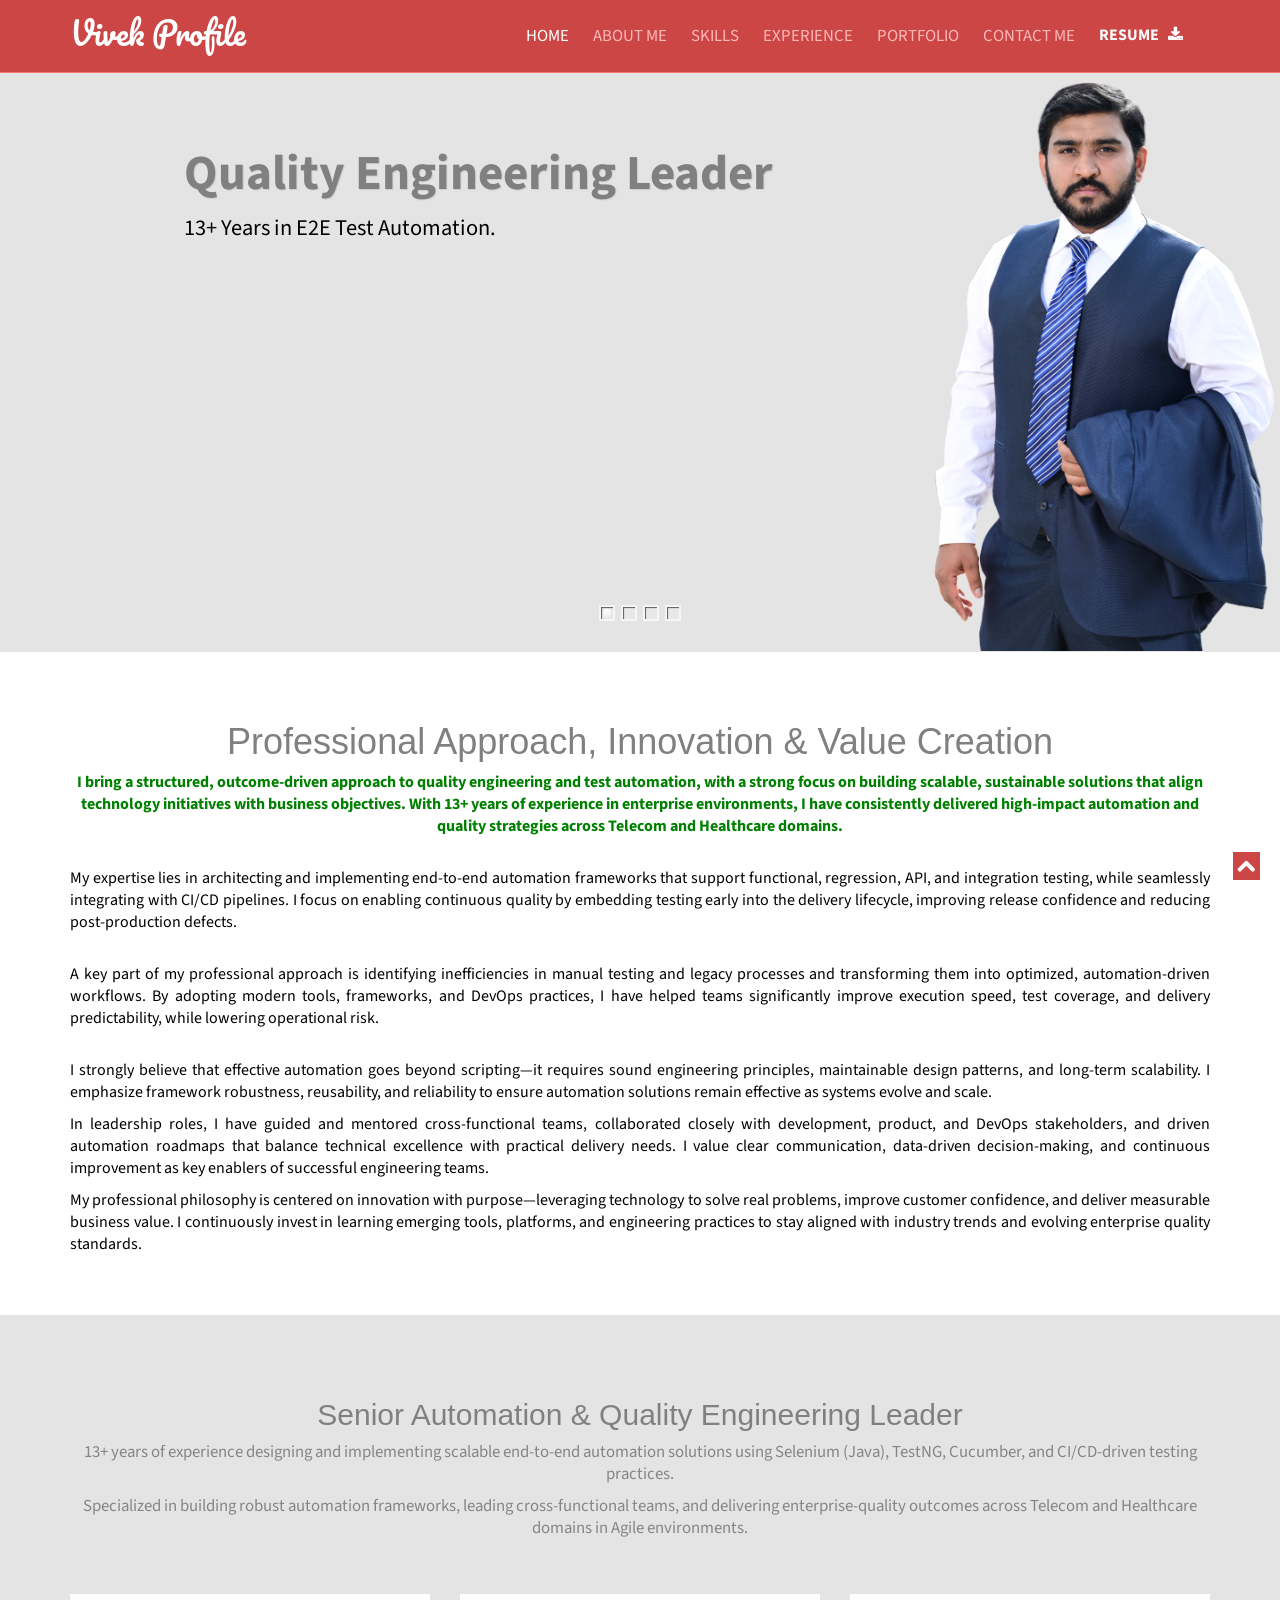
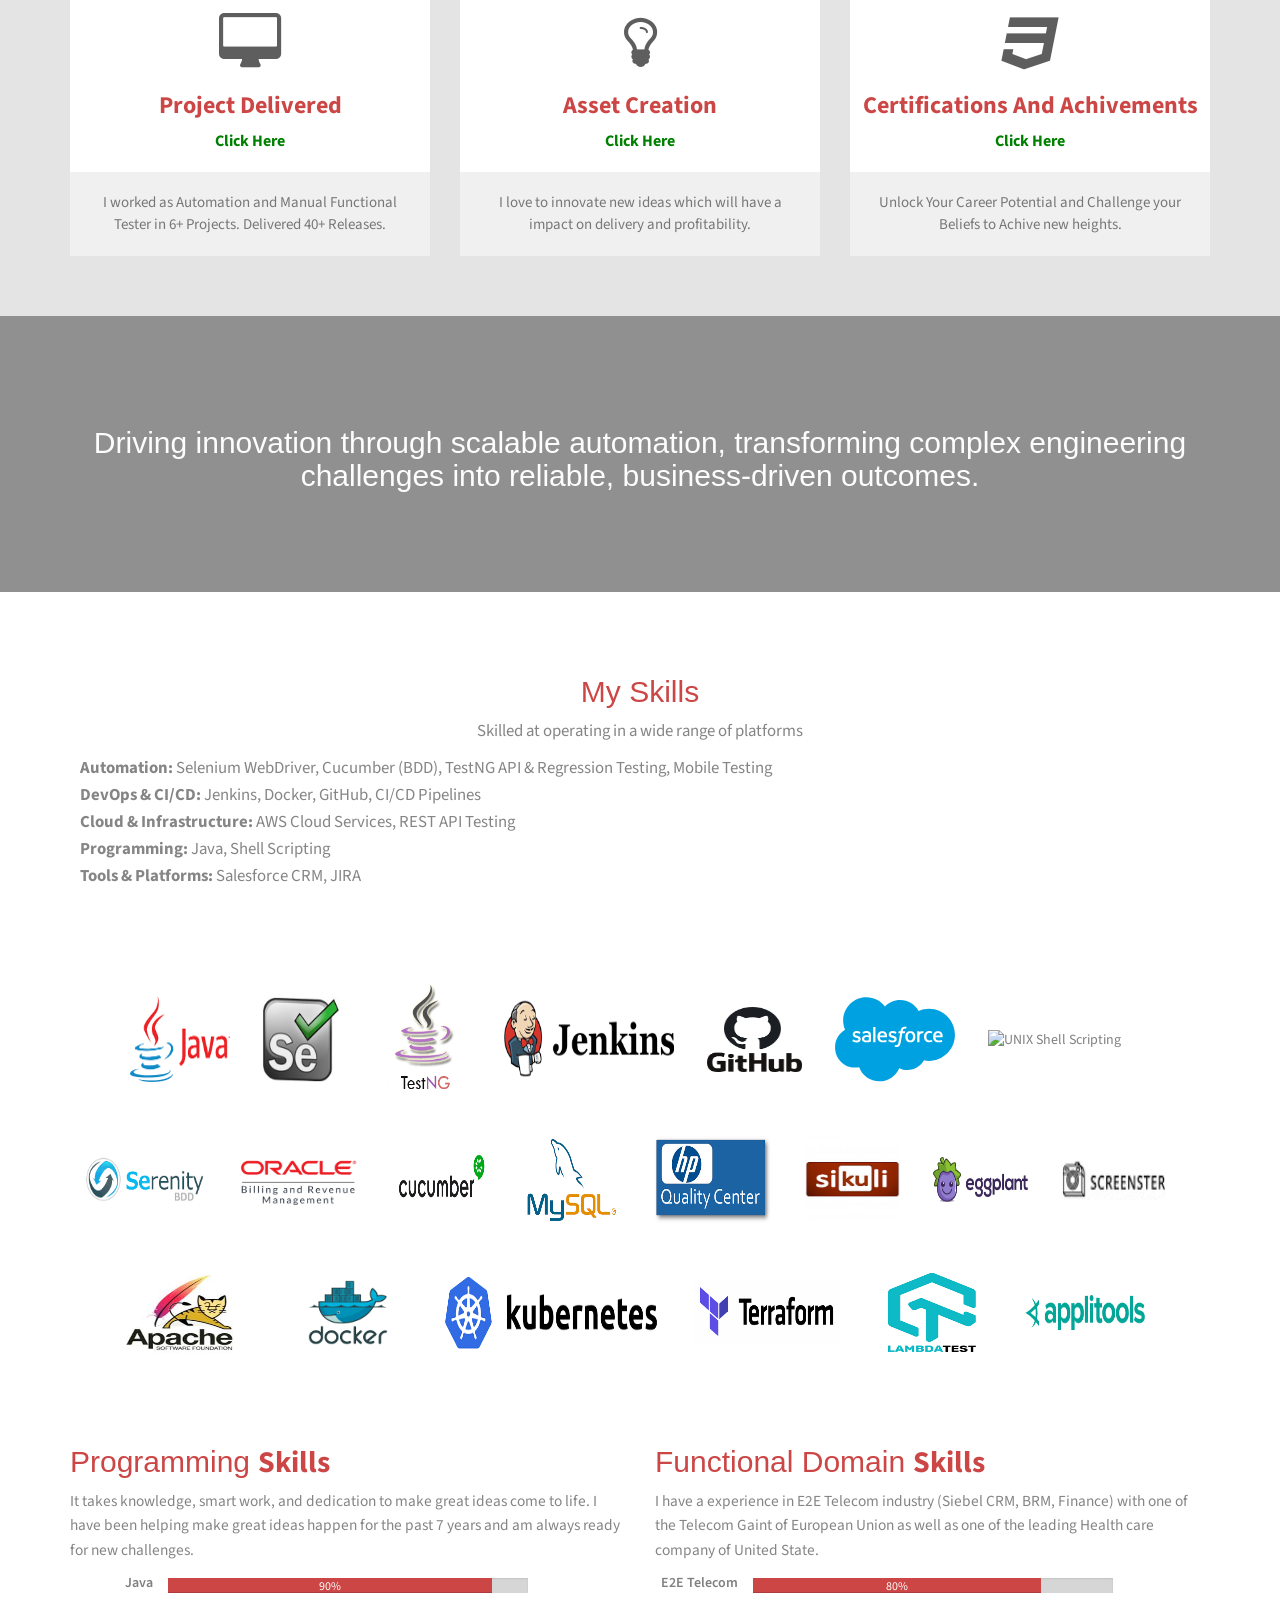
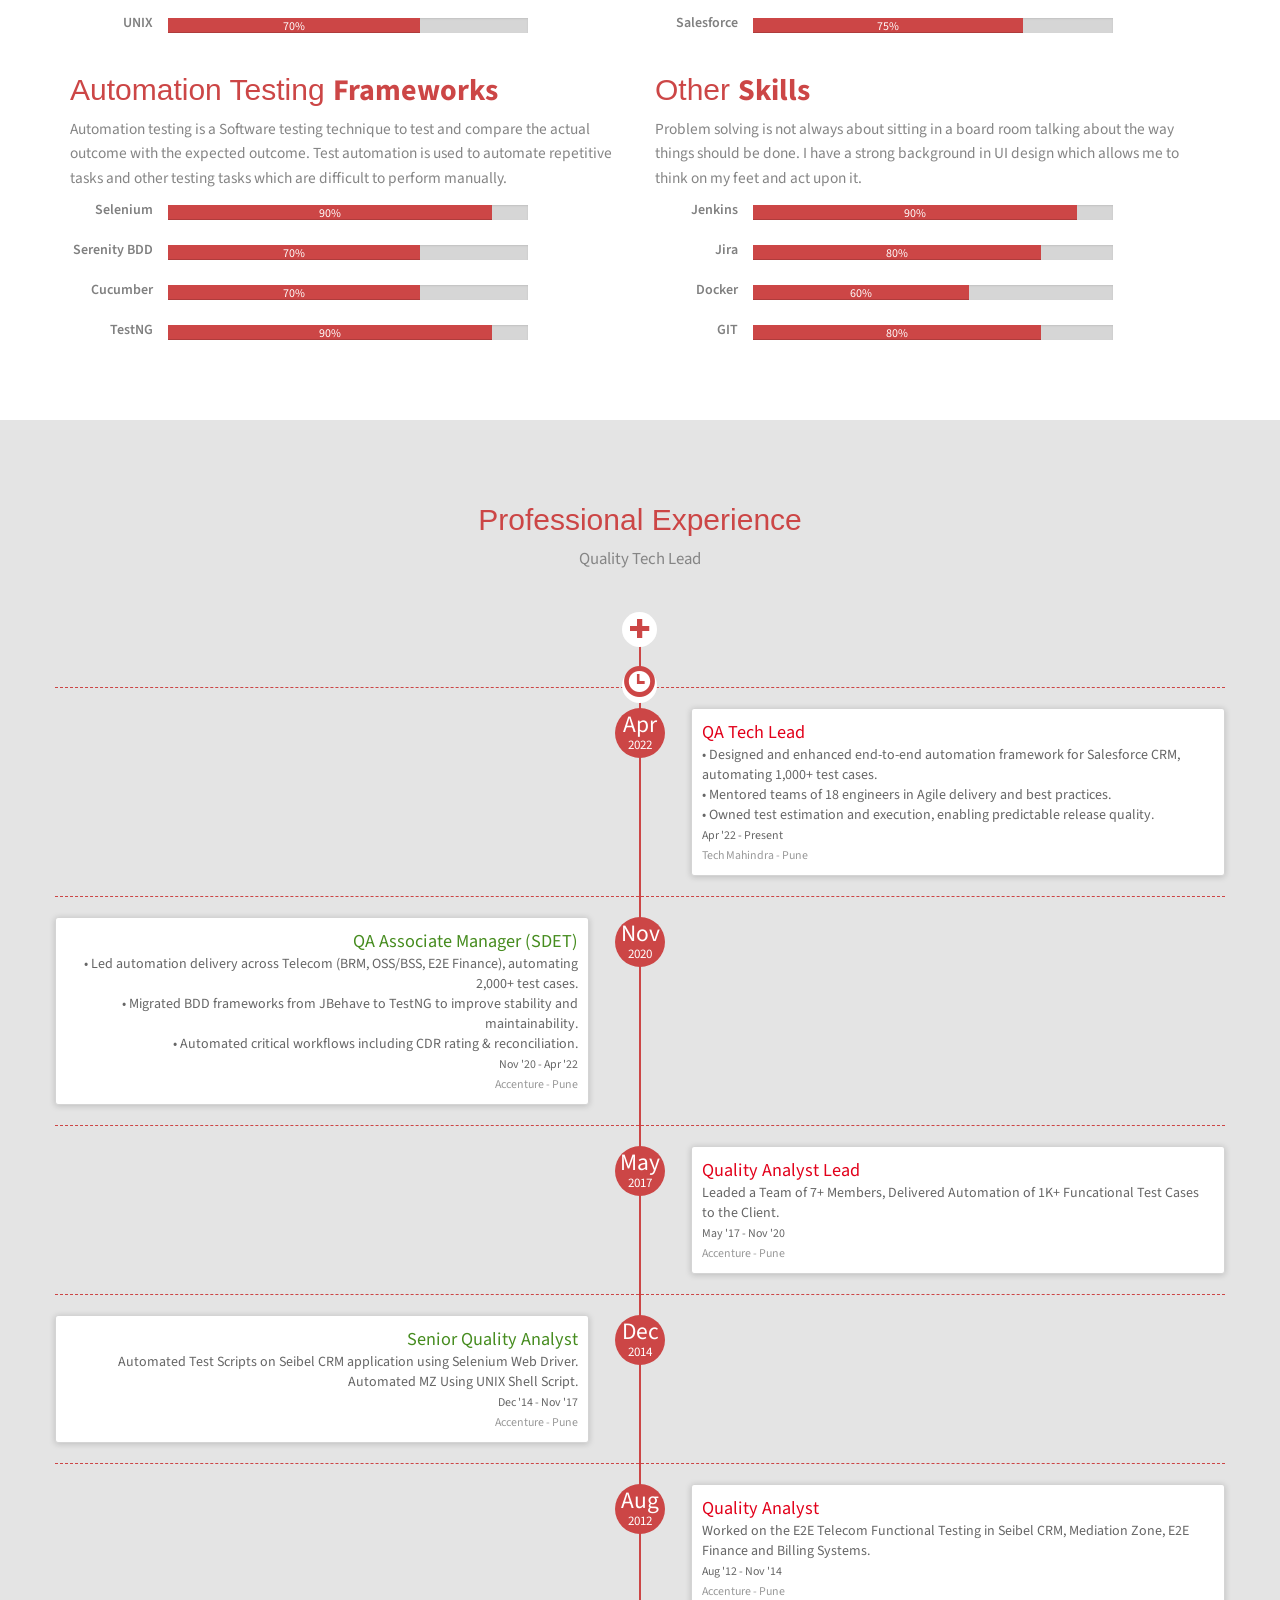
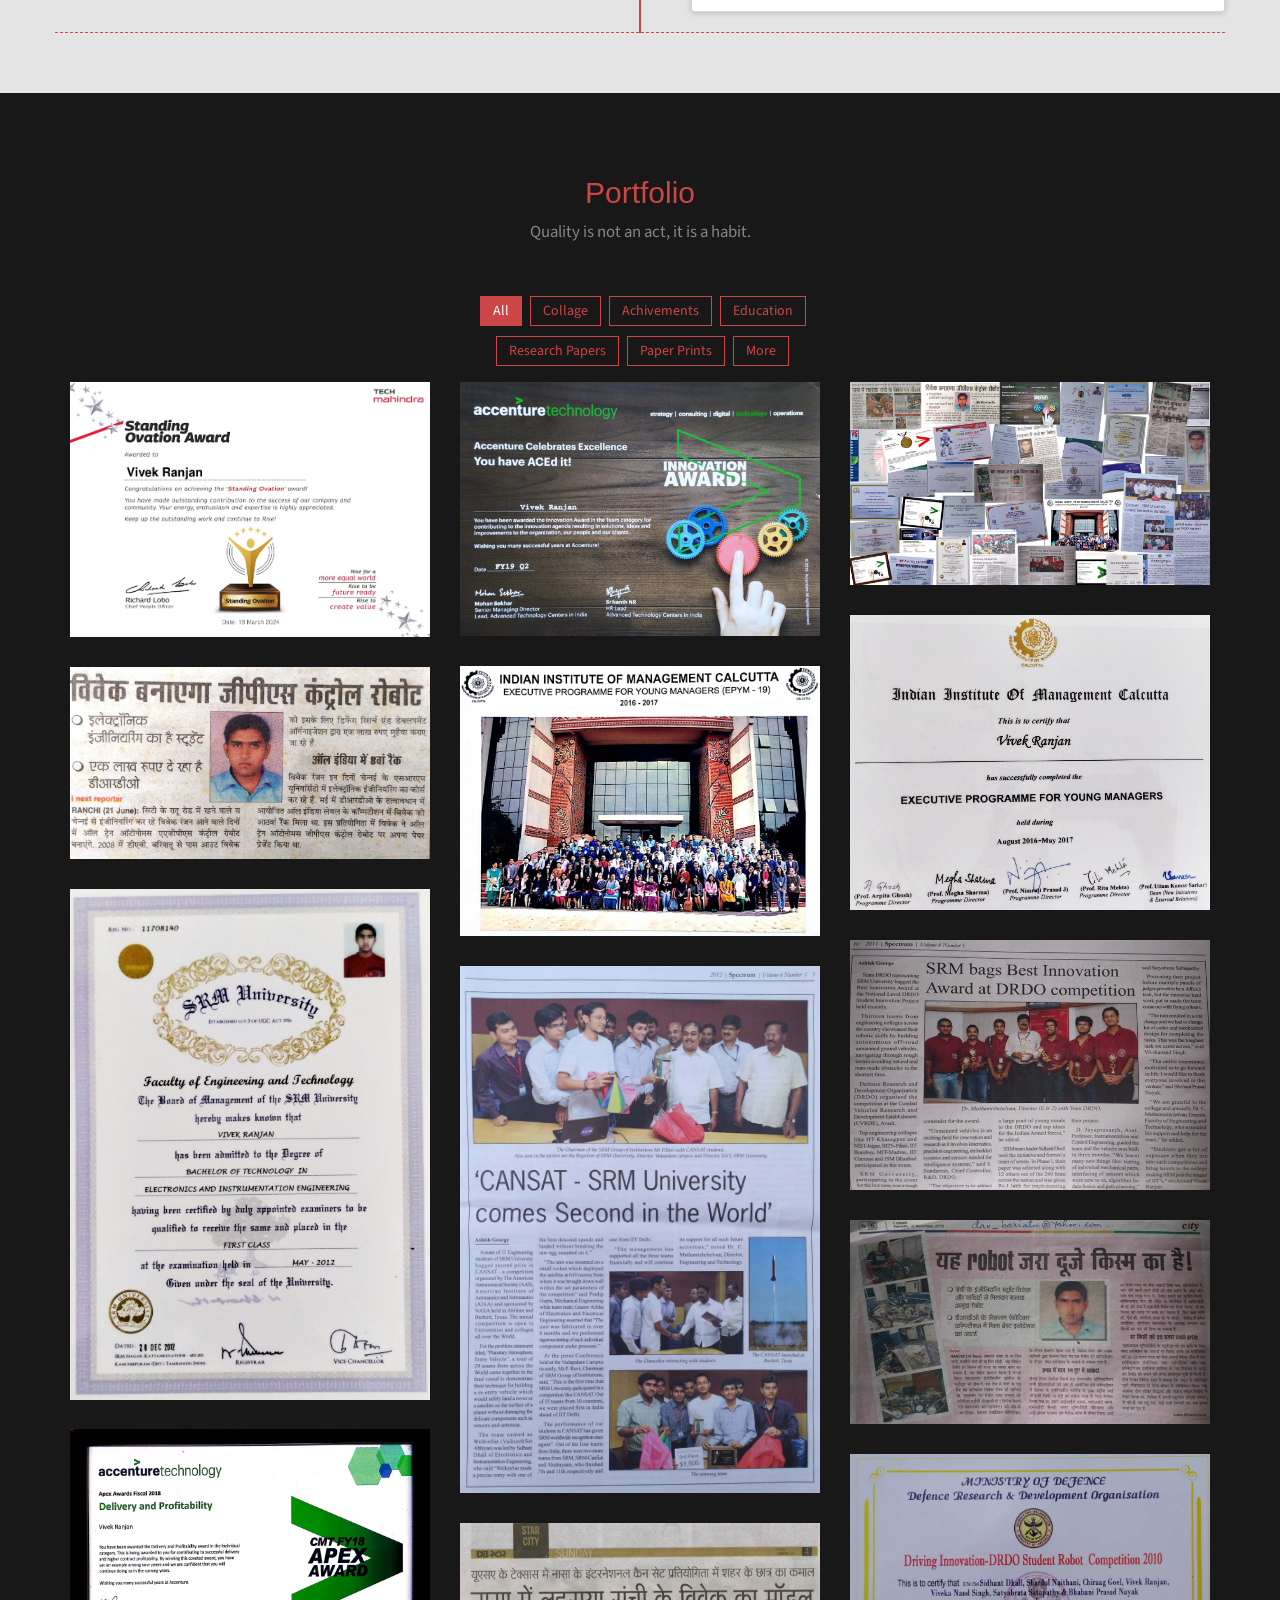
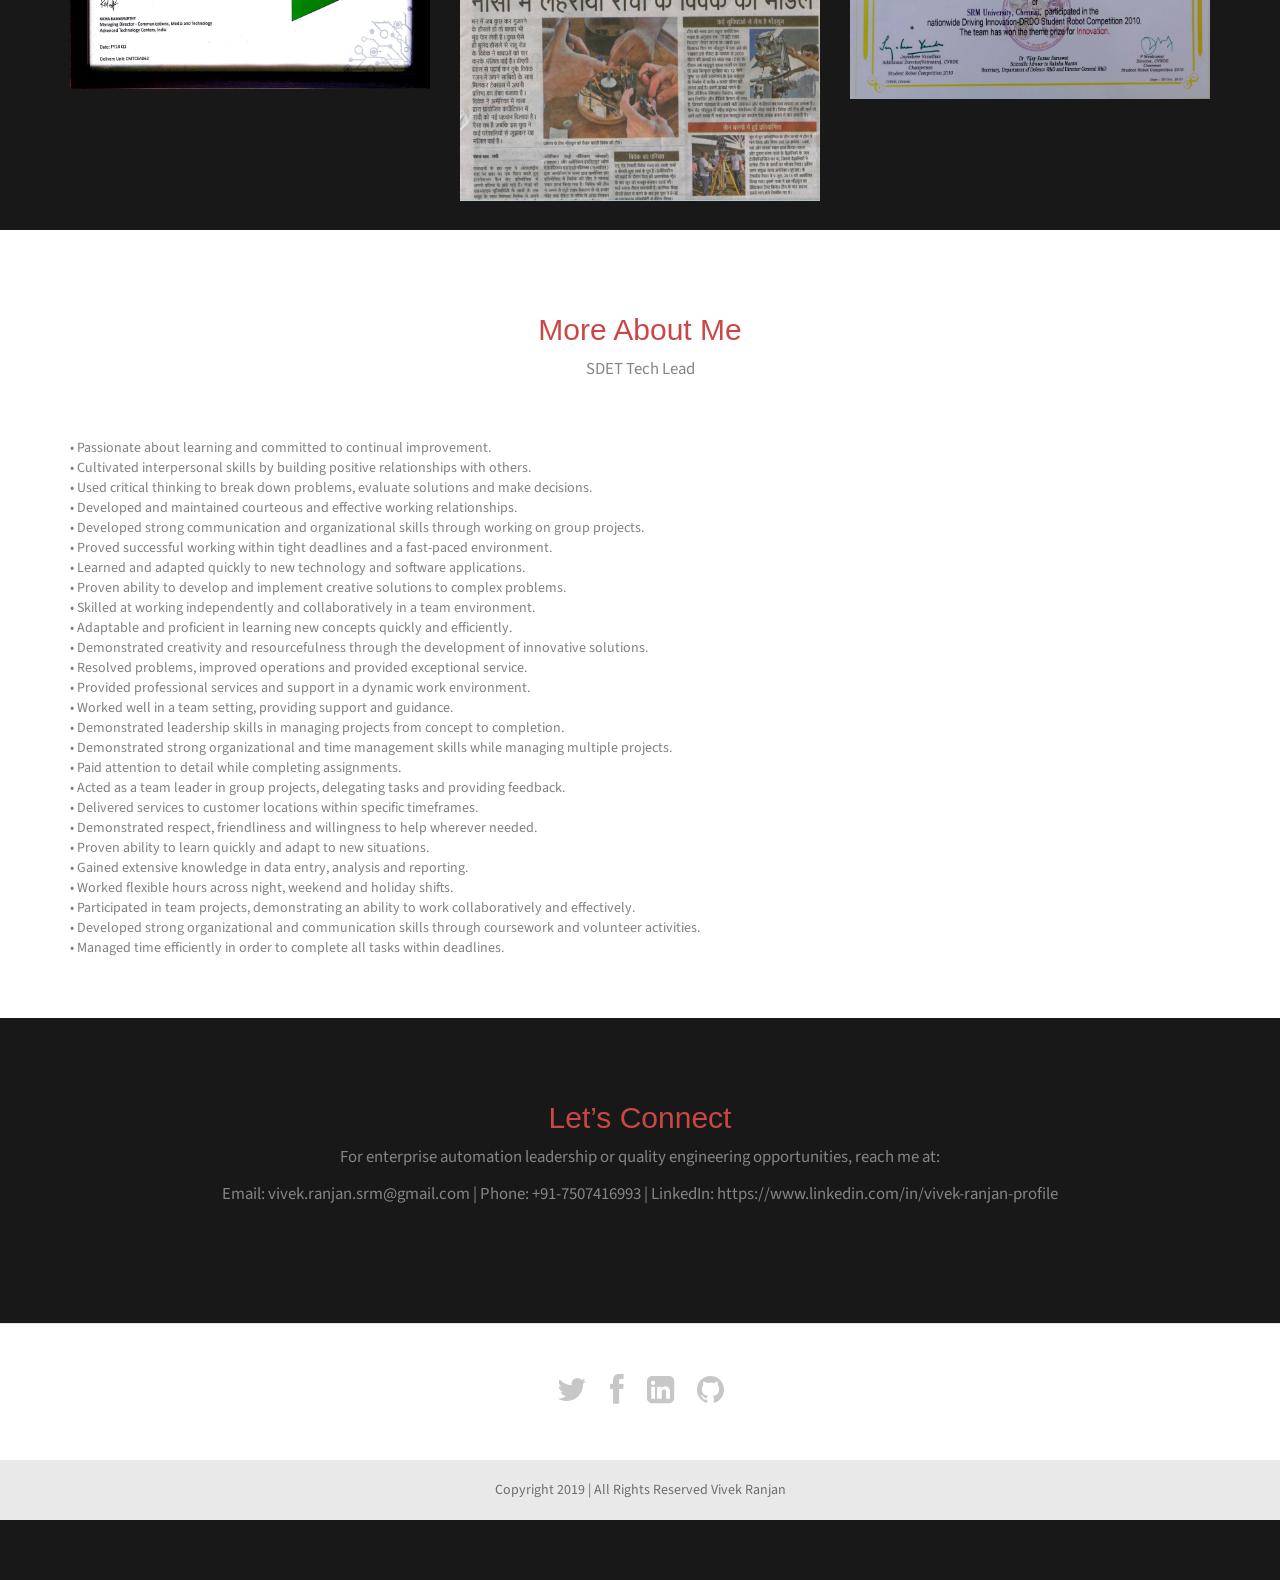
==== index.html @ a6fef808 "Update index.html" ====
<!doctype html>
<!--[if IE 7 ]>    
<html lang="en-gb" class="isie ie7 oldie no-js">
   <![endif]-->
   <!--[if IE 8 ]>    
   <html lang="en-gb" class="isie ie8 oldie no-js">
      <![endif]-->
      <!--[if IE 9 ]>    
      <html lang="en-gb" class="isie ie9 no-js">
         <![endif]-->
         <!--[if (gt IE 9)|!(IE)]><!-->
         <html lang="en-gb" class="no-js">
            <!--<![endif]-->
            <head>
               <meta charset="utf-8">
               <meta name="viewport" content="width=device-width, initial-scale=1, maximum-scale=1">
               <!--[if lt IE 9]> 
               <meta http-equiv="X-UA-Compatible" content="IE=edge,chrome=1">
               <![endif]-->
               <link rel="shortcut icon" href="images\TitleLogo.png" />
               <title>Vivek Ranjan Profile</title>
               <meta name="description" content="">
               <meta name="author" content="WebThemez">
               <!--[if lt IE 9]>
               <script src="http://html5shim.googlecode.com/svn/trunk/html5.js"></script>
               <![endif]-->
               <!--[if lte IE 8]>
               <script type="text/javascript" src="http://explorercanvas.googlecode.com/svn/trunk/excanvas.js"></script>
               <![endif]-->
               <link rel="stylesheet" href="css/bootstrap.min.css" />
               <link rel="stylesheet" type="text/css" href="css/isotope.css" media="screen" />
               <link rel="stylesheet" href="js/fancybox/jquery.fancybox.css" type="text/css" media="screen" />
               <link rel="stylesheet" type="text/css" href="css/da-slider.css" />
               <!-- Owl Carousel Assets -->
               <link href="js/owl-carousel/owl.carousel.css" rel="stylesheet">
               <link rel="stylesheet" href="css/styles.css" />
               <!-- Font Awesome -->
               <link href="font/css/font-awesome.min.css" rel="stylesheet">
            </head>
            <body>
               <header class="header">
                  <div class="container">
                     <nav class="navbar navbar-inverse" role="navigation">
                        <div class="navbar-header">
                           <button type="button" id="nav-toggle" class="navbar-toggle" data-toggle="collapse" data-target="#main-nav">
                           <span class="sr-only">Toggle navigation</span>
                           <span class="icon-bar"></span>
                           <span class="icon-bar"></span>
                           <span class="icon-bar"></span>
                           </button>
                           <a href="#" class="navbar-brand scroll-top logo"><b>Vivek Profile</b></a>
                        </div>
                        <!--/.navbar-header-->
                        <div id="main-nav" class="collapse navbar-collapse">
                           <ul class="nav navbar-nav" id="mainNav">
                              <li class="active"><a href="#home" class="scroll-link">Home</a></li>
                              <li><a href="#aboutUs" class="scroll-link">About Me</a></li>
                              <li><a href="#skills" class="scroll-link">Skills</a></li>
                              <li><a href="#experience" class="scroll-link">Experience</a></li>
                              <li><a href="#portfolio" class="scroll-link">Portfolio</a></li>
                              <li><a href="#contactUs" class="scroll-link">Contact Me</a></li>
                              <li><a href="Documents\Resume_Vivek_08012026.pdf.pdf" download class="scroll-link" target="_blank" style="font-size:16px;color:white"
                                 ><strong>Resume &nbsp; </strong><i class="fa fa-download"></i></a></li>
                           </ul>
                        </div>
                        <!--/.navbar-collapse-->
                     </nav>
                     <!--/.navbar-->
                  </div>
                  <!--/.container-->
               </header>
               <!--/.header-->
               <div id="#top"></div>
               <section id="home">
                  <div class="banner-container">
                     <br><br><br><br>
                     <div class="home-image">
                        <img src="images/HomePagePic.png" alt="Home Page Pic">
                     </div>
                     <div class="container banner-content">
                        <div id="da-slider" class="da-slider">
                           <div class="da-slide">
                              <h2><font color="grey">Quality Engineering Leader</font></h2>
                              <p><font color="black">13+ Years in E2E Test Automation.</font></p>
                              <div class="da-img"></div>
                           </div>
                           <div class="da-slide">
                              <h2><font color="grey">Automation Tester</font> </h2>
                              <p><font color="black">Automation-driven quality across complex enterprise systems.</font></p>
                              <div class="da-img"></div>
                           </div>
                           <div class="da-slide">
                              <h2><font color="grey">Agile Functional Testing</font></h2>
                              <p><font color="black">Black-box functional testing in Agile/Scrum environments.</font></p>
                              <div class="da-img"></div>
                           </div>
                           <div class="da-slide">
                              <h2><font color="grey">E2E Telecom Tester<font></h2>
                              <p><font color="black">Experience in Telecom CRM, BRM, Finance and Mobile Networks</font></p>
                              <div class="da-img"></div>
                           </div>
                           <!--  <nav class="da-arrows">
                              <span class="da-arrows-prev"></span>
                              <span class="da-arrows-next"></span>
                              </nav> -->
                        </div>
                     </div>
                  </div>
               </section>
               <section id="introText">
                  <div class="container">
                     <div class="text-center">
                        <h1>Professional Approach, Innovation & Value Creation</h1>
                        <p style="font-size:16px;color:green;"> <b>I bring a structured, outcome-driven approach to quality engineering and test automation, with a strong focus on building scalable, sustainable solutions that align technology initiatives with business objectives. With 13+ years of experience in enterprise environments, I have consistently delivered high-impact automation and quality strategies across Telecom and Healthcare domains.
                           </b> 
                        </p>
                        <br>
                        <p style="font-size:16px;color:black;text-align: justify;">My expertise lies in architecting and implementing end-to-end automation frameworks that support functional, regression, API, and integration testing, while seamlessly integrating with CI/CD pipelines. I focus on enabling continuous quality by embedding testing early into the delivery lifecycle, improving release confidence and reducing post-production defects.</p>
                        </p>
                        <br>
                        <p style="font-size:16px;color:black;text-align: justify;">A key part of my professional approach is identifying inefficiencies in manual testing and legacy processes and transforming them into optimized, automation-driven workflows. By adopting modern tools, frameworks, and DevOps practices, I have helped teams significantly improve execution speed, test coverage, and delivery predictability, while lowering operational risk.
                        </p>
                        <br>
                        <p style="font-size:16px;color:black;text-align: justify;">I strongly believe that effective automation goes beyond scripting—it requires sound engineering principles, maintainable design patterns, and long-term scalability. I emphasize framework robustness, reusability, and reliability to ensure automation solutions remain effective as systems evolve and scale.
                        </p>
                        <p style="font-size:16px;color:black;text-align: justify;">In leadership roles, I have guided and mentored cross-functional teams, collaborated closely with development, product, and DevOps stakeholders, and driven automation roadmaps that balance technical excellence with practical delivery needs. I value clear communication, data-driven decision-making, and continuous improvement as key enablers of successful engineering teams.
                        </p>
                        <p style="font-size:16px;color:black;text-align: justify;">My professional philosophy is centered on innovation with purpose—leveraging technology to solve real problems, improve customer confidence, and deliver measurable business value. I continuously invest in learning emerging tools, platforms, and engineering practices to stay aligned with industry trends and evolving enterprise quality standards.
                        </p>
                     </div>
                  </div>
               </section>
               <!--About-->
               <section id="aboutUs" class="secPad ">
                  <div class="container">
                     <div class="heading text-center">
                        <!-- Heading -->
                        <h2>Senior Automation & Quality Engineering Leader</h2>
                        <p>
                           13+ years of experience designing and implementing scalable end-to-end automation solutions using Selenium (Java), TestNG, Cucumber, and CI/CD-driven testing practices.
                        </p>
                        <p>
                           Specialized in building robust automation frameworks, leading cross-functional teams, and delivering enterprise-quality outcomes across Telecom and Healthcare domains in Agile environments.
                        </p>
                     </div>
                     <div class="row">
                        <!-- item -->
                        <a href="#" id="ProjectDetailsPage" class="btn-theme btn-small" onclick="RedirectProjectDetails();">
                           <div class="col-md-4 text-center tileBox">
                              <div class="txtHead">
                                 <i class="fa fa-desktop"></i>				   
                                 <h3><strong>Project Delivered</h3>
                                 <span class="id-color" style="font-size:16px;color:green">Click Here</span></strong>				   
                              </div>
                              <p>I worked as Automation and Manual Functional Tester in 6+ Projects. Delivered 40+ Releases.</p>
                           </div>
                        </a>
                        <!-- end: -->
                        <!-- item -->
                        <a href="#" id="AssetCreationPage" class="btn-theme btn-small" onclick="RedirectAssetCreation();">
                           <div class="col-md-4 text-center tileBox">
                              <div class="txtHead">
                                 <i class="fa fa-lightbulb-o"></i>
                                 <h3><strong>Asset Creation</h3>
                                 <span class="id-color" style="font-size:16px;color:green">Click Here</span></strong>
                              </div>
                              <p>I love to innovate new ideas which will have a impact on delivery and profitability.</p>
                           </div>
                        </a>
                        <!-- end: -->
                        <!-- item -->
                        <a href="#" id="CertificationsAndAchivementPage" class="btn-theme btn-small" onclick="RedirectCertificationsAndAchivement();">
                           <div class="col-md-4 text-center tileBox">
                              <div class="txtHead">
                                 <i class="fa fa-css3"></i>
                                 <h3><strong>Certifications And <span class="id-color">Achivements</h3>
                                 <span class="id-color" style="font-size:16px;color:green">Click Here</span></strong>
                              </div>
                              <p>Unlock Your Career Potential and Challenge your Beliefs to Achive new heights. </p>
                           </div>
                        </a>
                        <!-- end: -->
                     </div>
                  </div>
               </section>
               <!--Quote-->
               <section id="quote" class="bg-parlex">
                  <div class="parlex-back">
                     <div class="container secPad text-center">
                        <h2>Driving innovation through scalable automation, transforming complex engineering challenges into reliable, business-driven outcomes.</h2>
                     </div>
                     <!--/.container-->
                  </div>
               </section>
               <!--Skills-->
               <section id="skills" class="page-section section appear clearfix secPad white">
                  <!--  <section id="skills" class="secPad white"> -->
                  <div class="container">
                     <div class="heading text-center">
                        <!-- Heading -->
                        <h2>My Skills</h2>
                        <p>Skilled at operating in a wide range of platforms</p>
                        <div style="text-align: left;">
                           <p><Strong>Automation:</Strong> Selenium WebDriver, Cucumber (BDD), TestNG  
                              API & Regression Testing, Mobile Testing<br>  
                              <Strong>DevOps & CI/CD:</Strong> Jenkins, Docker, GitHub, CI/CD Pipelines<br>  
                              <Strong>Cloud & Infrastructure:</Strong> AWS Cloud Services, REST API Testing<br>  
                              <Strong>Programming:</Strong> Java, Shell Scripting<br>  
                              <Strong>Tools & Platforms:</Strong> Salesforce CRM, JIRA
                           </p>
                           <br>
                        </div>
                     </div>
                     <div align="center">
                        <img src="images/Skills/JavaLogo.png" alt="Java Programming" style="width:120px;height:120px;padding-right: 20px; padding left: 30px;padding-bottom: 
                           20px;padding-top: 15px;"/>
                        <img src="images/Skills/Selenium.jpg" alt="Selenium" style="width:120px;height:120px;padding-right: 30px; padding left: 30px;padding-bottom: 
                           20px;padding-top: 15px;"/>
                        <img src="images/Skills/testngtutorial.png" alt="TestNG" style="width:125px;height:155px;padding-right: 30px; padding left: 30px;padding-bottom: 
                           20px;padding-top: 15px;"/>
                        <img src="images/Skills/Jenkins.png" alt="Jenkins" style="width:200px;height:120px;padding-right: 30px; padding left: 30px;padding-bottom: 
                           20px;padding-top: 15px;"/>
                        <img src="images/Skills/github.png" alt="github" style="width:125px;height:100px;padding-right: 30px; padding left: 30px;padding-bottom: 
                           20px;padding-top: 15px;"/>
                        <img src="images/Skills/salesforce.svg" alt="salesforce" style="width:150px;height:120px;padding-right: 30px; padding left: 30px;padding-bottom: 
                           20px;padding-top: 15px;"/>
                        <img src="images/Skills/Unix.png" alt="UNIX Shell Scripting" style="width:130px;height:80px;padding-right: 30px; padding left: 30px;padding-bottom: 
                           20px;padding-top: 15px;"/>
                        <img src="images/Skills/SerenityBDD.png" alt="Serenity BDD" style="width:150px;height:85px;padding-right: 30px; padding left: 30px;padding-bottom: 
                           20px;padding-top: 15px;"/>
                        <img src="images/Skills/OracleBRM.png" alt="Oracle BRM" style="width:150px;height:85px;padding-right: 30px; padding left: 30px;padding-bottom: 
                           20px;padding-top: 15px;"/>
                        <img src="images/Skills/cucumber.png" alt="Cucumber" style="width:130px;height:105px;padding-right: 30px; padding left: 30px;padding-bottom: 
                           20px;padding-top: 15px;"/>
                        <img src="images/Skills/MySQL.png" alt="MySQL" style="width:125px;height:125px;padding-right: 30px; padding left: 30px;padding-bottom: 
                           20px;padding-top: 15px;"/>
                        <img src="images/Skills/HPQC.png" alt="HPQC" style="width:150px;height:125px;padding-right: 30px; padding left: 30px;padding-bottom: 20px;padding-top: 
                           15px;"/>
                        <img src="images/Skills/Sikuli.jpg" alt="Sikuli" style="width:125px;height:125px;padding-right: 30px; padding left: 30px;padding-bottom: 
                           20px;padding-top: 15px;"/>
                        <img src="images/Skills/eggplant.png" alt="Egg Plant" style="width:125px;height:80px;padding-right: 30px; padding left: 30px;padding-bottom: 
                           20px;padding-top: 15px;"/>
                        <img src="images/Skills/Screenster.jpg" alt="Screenster" style="width:135px;height:75px;padding-right: 30px; padding left: 30px;padding-bottom: 
                           20px;padding-top: 15px;"/>
                        <img src="images/Skills/ApacheTomCat.jpg" alt="ApacheTomCat" style="width:180px;height:140px;padding-right: 30px; padding left: 30px;padding-bottom: 
                           20px;padding-top: 15px;"/>
                        <img src="images/Skills/Docker.png" alt="Docker" style="width:150px;height:100px;padding-right: 30px; padding left: 30px;padding-bottom: 
                           20px;padding-top: 15px;"/>
                        <img src="images/Skills/Kubernetes.png" alt="Kubernetes" style="width:250px;height:120px;padding-right: 30px; padding left: 30px;padding-bottom: 
                           20px;padding-top: 15px;"/>
                        <img src="images/Skills/TerraForm.png" alt="TerraForm" style="width:175px;height:100px;padding-right: 30px; padding left: 30px;padding-bottom: 
                           20px;padding-top: 15px;"/>
                        <img src="images/Skills/LambdaTest.png" alt="LambdaTest" style="width:150px;height:120px;padding-right: 30px; padding left: 30px;padding-bottom: 
                           20px;padding-top: 15px;"/>
                        <img src="images/Skills/Applitools.png" alt="Applitools" style="width:150px;height:70px;padding-right: 30px; padding left: 30px;padding-bottom: 
                           20px;padding-top: 15px;"/>
                     </div>
                     <br>
                     <br>
                     <div class="row">
                        <div class="col-sm-6">
                           <h2>Programming <strong>Skills</strong></h2>
                           <p class="mrgBtm20">
                              It takes knowledge, smart work, and dedication to make great ideas come to life. I have been helping make great ideas happen for the past 
                              7 years and am always ready for new challenges.
                           </p>
                           <div class="row">
                              <div class="col-md-2 skilltitle">Java</div>
                              <div class="col-md-8">
                                 <div class="progress">
                                    <div class="progress-bar" role="progressbar" aria-valuenow="90" aria-valuemin="0" aria-valuemax="100" style="width: 90%;">
                                       90%<span class="sr-only">90% Complete</span>
                                    </div>
                                 </div>
                              </div>
                           </div>
                           <div class="row">
                              <div class="col-md-2 skilltitle">UNIX</div>
                              <div class="col-md-8">
                                 <div class="progress">
                                    <div class="progress-bar" role="progressbar" aria-valuenow="70" aria-valuemin="0" aria-valuemax="100" style="width: 70%;">
                                       70%<span class="sr-only">70% Complete</span>
                                    </div>
                                 </div>
                              </div>
                           </div>
                        </div>
                        <div class="col-sm-6">
                           <h2>Functional Domain <strong>Skills</strong></h2>
                           <p class="mrgBtm20">
                              I have a experience in E2E Telecom industry (Siebel CRM, BRM, Finance) with one of the Telecom Gaint of European Union as well as one of 
                              the leading Health care company of United State.
                           </p>
                           <div class="row">
                              <div class="col-md-2 skilltitle">E2E Telecom</div>
                              <div class="col-md-8">
                                 <div class="progress">
                                    <div class="progress-bar" role="progressbar" aria-valuenow="80" aria-valuemin="0" aria-valuemax="100" style="width: 80%;">
                                       80%<span class="sr-only">80% Complete</span>
                                    </div>
                                 </div>
                              </div>
                           </div>
                           <div class="row">
                              <div class="col-md-2 skilltitle">Salesforce</div>
                              <div class="col-md-8">
                                 <div class="progress">
                                    <div class="progress-bar" role="progressbar" aria-valuenow="75" aria-valuemin="0" aria-valuemax="100" style="width: 75%;">
                                       75%<span class="sr-only">75% Complete</span>
                                    </div>
                                 </div>
                              </div>
                           </div>
                        </div>
                     </div>
                     <div class="row">
                        <div class="col-sm-6">
                           <h2>Automation Testing <strong>Frameworks</strong></h2>
                           <p class="mrgBtm20">
                              Automation testing is a Software testing technique to test and compare the actual outcome with the expected outcome. Test automation is 
                              used to automate repetitive tasks and other testing tasks which are difficult to perform manually.
                           </p>
                           <div class="row">
                              <div class="col-md-2 skilltitle">Selenium</div>
                              <div class="col-md-8">
                                 <div class="progress">
                                    <div class="progress-bar" role="progressbar" aria-valuenow="90" aria-valuemin="0" aria-valuemax="100" style="width: 90%;">
                                       90%<span class="sr-only">90% Complete</span>
                                    </div>
                                 </div>
                              </div>
                           </div>
                           <div class="row">
                              <div class="col-md-2 skilltitle">Serenity BDD</div>
                              <div class="col-md-8">
                                 <div class="progress">
                                    <div class="progress-bar" role="progressbar" aria-valuenow="70" aria-valuemin="0" aria-valuemax="100" style="width: 70%;">
                                       70%<span class="sr-only">70% Complete</span>
                                    </div>
                                 </div>
                              </div>
                           </div>
                           <div class="row">
                              <div class="col-md-2 skilltitle">Cucumber</div>
                              <div class="col-md-8">
                                 <div class="progress">
                                    <div class="progress-bar" role="progressbar" aria-valuenow="70" aria-valuemin="0" aria-valuemax="100" style="width: 70%;">
                                       70%<span class="sr-only">70% Complete</span>
                                    </div>
                                 </div>
                              </div>
                           </div>
                           <div class="row">
                              <div class="col-md-2 skilltitle">TestNG </div>
                              <div class="col-md-8">
                                 <div class="progress">
                                    <div class="progress-bar" role="progressbar" aria-valuenow="90" aria-valuemin="0" aria-valuemax="100" style="width: 90%;">
                                       90%<span class="sr-only">90% Complete</span>
                                    </div>
                                 </div>
                              </div>
                           </div>
                        </div>
                        <div class="col-sm-6">
                           <h2>Other <strong>Skills</strong></h2>
                           <p class="mrgBtm20">
                              Problem solving is not always about sitting in a board room talking about the way things should be done. I have a strong background in UI 
                              design which allows me to think on my feet and act upon it.
                           </p>
                           <div class="row">
                              <div class="col-md-2 skilltitle">Jenkins</div>
                              <div class="col-md-8">
                                 <div class="progress">
                                    <div class="progress-bar" role="progressbar" aria-valuenow="90" aria-valuemin="0" aria-valuemax="100" style="width: 90%;">
                                       90%<span class="sr-only">90% Complete</span>
                                    </div>
                                 </div>
                              </div>
                           </div>
                           <div class="row">
                              <div class="col-md-2 skilltitle">Jira</div>
                              <div class="col-md-8">
                                 <div class="progress">
                                    <div class="progress-bar" role="progressbar" aria-valuenow="80" aria-valuemin="0" aria-valuemax="100" style="width: 80%;">
                                       80%<span class="sr-only">80% Complete</span>
                                    </div>
                                 </div>
                              </div>
                           </div>
                           <div class="row">
                              <div class="col-md-2 skilltitle">Docker</div>
                              <div class="col-md-8">
                                 <div class="progress">
                                    <div class="progress-bar" role="progressbar" aria-valuenow="60" aria-valuemin="0" aria-valuemax="100" style="width: 60%;">
                                       60%<span class="sr-only">60% Complete</span>
                                    </div>
                                 </div>
                              </div>
                           </div>
                           <div class="row">
                              <div class="col-md-2 skilltitle">GIT</div>
                              <div class="col-md-8">
                                 <div class="progress">
                                    <div class="progress-bar" role="progressbar" aria-valuenow="60" aria-valuemin="0" aria-valuemax="100" style="width: 80%;">
                                       80%<span class="sr-only">80% Complete</span>
                                    </div>
                                 </div>
                              </div>
                           </div>
                        </div>
                     </div>
                  </div>
               </section>
               <!--Experience     secPad-->
               <section id="experience" class="page-section section appear clearfix secPad">
                  <div class="container">
                     <div class="heading text-center">
                        <!-- Heading -->
                        <h2>Professional Experience</h2>
                        <p>Quality Tech Lead</p>
                     </div>
                     <div id="timeline">
                        <div class="row timeline-movement timeline-movement-top">
                           <div class="timeline-badge timeline-future-movement">
                              <a href="#">
                              <span class="glyphicon glyphicon-plus"></span>
                              </a>
                           </div>
                           <div class="timeline-badge timeline-filter-movement">
                              <a href="#">
                              <span class="glyphicon glyphicon-time"></span>
                              </a>
                           </div>
                        </div>
                        <div class="row timeline-movement">
                           <div class="timeline-badge">
                              <span class="timeline-balloon-date-day">Apr</span>
                              <span class="timeline-balloon-date-month">2022</span>
                           </div>
                           <div class="col-sm-offset-6 col-sm-6  timeline-item">
                              <div class="row">
                                 <div class="col-sm-offset-1 col-sm-11">
                                    <div class="timeline-panel debits">
                                       <ul class="timeline-panel-ul">
                                          <li><span class="importo">QA Tech Lead</span></li>
                                          <li><span class="causale">• Designed and enhanced end-to-end automation framework for Salesforce CRM, automating 1,000+ test cases.  
                                             <br>• Mentored teams of 18 engineers in Agile delivery and best practices.  
                                             <br>• Owned test estimation and execution, enabling predictable release quality.</span> 
                                          </li>
                                          <li><small class="causale">Apr '22 - Present </small></li>
                                          <li><small class="text-muted">Tech Mahindra - Pune</small></li>
                                       </ul>
                                    </div>
                                 </div>
                              </div>
                           </div>
                        </div>
                        <div class="row timeline-movement">
                           <div class="timeline-badge">
                              <span class="timeline-balloon-date-day">Nov</span>
                              <span class="timeline-balloon-date-month">2020</span>
                           </div>
                           <div class="col-sm-6  timeline-item">
                              <div class="row">
                                 <div class="col-sm-11">
                                    <div class="timeline-panel credits">
                                       <ul class="timeline-panel-ul">
                                          <li><span class="importo">QA Associate Manager (SDET)</span></li>
                                          <li><span class="causale">• Led automation delivery across Telecom (BRM, OSS/BSS, E2E Finance), automating 2,000+ test cases.  
                                             <br>• Migrated BDD frameworks from JBehave to TestNG to improve stability and maintainability.  
                                             <br>• Automated critical workflows including CDR rating & reconciliation.</span> 
                                          </li>
                                          <li><small class="causale">Nov '20 - Apr '22</small></li>
                                          <li><small class="text-muted">Accenture - Pune</small></li>
                                       </ul>
                                    </div>
                                 </div>
                              </div>
                           </div>
                        </div>
                        <div class="row timeline-movement">
                           <div class="timeline-badge">
                              <span class="timeline-balloon-date-day">May</span>
                              <span class="timeline-balloon-date-month">2017</span>
                           </div>
                           <div class="col-sm-offset-6 col-sm-6  timeline-item">
                              <div class="row">
                                 <div class="col-sm-offset-1 col-sm-11">
                                    <div class="timeline-panel debits">
                                       <ul class="timeline-panel-ul">
                                          <li><span class="importo">Quality Analyst Lead</span></li>
                                          <li><span class="causale">Leaded a Team of 7+ Members, Delivered Automation of 1K+ Funcational Test Cases to the Client.</span> </li>
                                          <li><small class="causale">May '17 - Nov '20</small></li>
                                          <li><small class="text-muted">Accenture - Pune</small></li>
                                       </ul>
                                    </div>
                                 </div>
                              </div>
                           </div>
                        </div>
                        <div class="row timeline-movement">
                           <div class="timeline-badge">
                              <span class="timeline-balloon-date-day">Dec</span>
                              <span class="timeline-balloon-date-month">2014</span>
                           </div>
                           <div class="col-sm-6  timeline-item">
                              <div class="row">
                                 <div class="col-sm-11">
                                    <div class="timeline-panel credits">
                                       <ul class="timeline-panel-ul">
                                          <li><span class="importo">Senior Quality Analyst</span></li>
                                          <li><span class="causale">Automated Test Scripts on Seibel CRM application using Selenium Web Driver. Automated MZ Using UNIX Shell 
                                             Script.</span>
                                          </li>
                                          <li><small class="causale">Dec '14 - Nov '17</small></li>
                                          <li><small class="text-muted">Accenture - Pune</small></li>
                                       </ul>
                                    </div>
                                 </div>
                              </div>
                           </div>
                        </div>
                        <div class="row timeline-movement">
                           <div class="timeline-badge">
                              <span class="timeline-balloon-date-day">Aug</span>
                              <span class="timeline-balloon-date-month">2012</span>
                           </div>
                           <div class="col-sm-offset-6 col-sm-6  timeline-item">
                              <div class="row">
                                 <div class="col-sm-offset-1 col-sm-11">
                                    <div class="timeline-panel debits">
                                       <ul class="timeline-panel-ul">
                                          <li><span class="importo">Quality Analyst</span></li>
                                          <li><span class="causale">Worked on the E2E Telecom Functional Testing in Seibel CRM, Mediation Zone, E2E Finance and Billing Systems.
                                             </span>
                                          </li>
                                          <li><small class="causale">Aug '12 - Nov '14</small></li>
                                          <li><small class="text-muted">Accenture - Pune</small></li>
                                       </ul>
                                    </div>
                                 </div>
                              </div>
                           </div>
                        </div>
                     </div>
                  </div>
               </section>
               <script type = "text/javascript">
                  <!--
                     function Redirect() {
                        window.location = "More.html";
                     }
                  function RedirectResearchPapers() {
                        window.location = "WhitePapers.html";
                     }
                  function RedirectProjectDetails() {
                        window.location = "ProjectDetails.html";
                     }
                  function RedirectAssetCreation() {
                        window.location = "AssetCreation.html";
                     }
                  function RedirectCertificationsAndAchivement() {
                        window.location = "CertificationsAndAchivement.html";
                     }
                  function Refresh() {
                        location.reload();
                     }
                  //-->
               </script>
               <!--Portfolio-->
               <section id="portfolio" class="page-section section appear clearfix secPad">
               <div class="container">
                  <div class="heading text-center">
                     <!-- Heading -->
                     <h2>Portfolio</h2>
                     <p>Quality is not an act, it is a habit.</p>
                  </div>
                  <div class="row">
                     <nav id="filter" class="col-md-12 text-center">
                        <ul>
                           <li><a href="#" class="current btn-theme btn-small" data-filter="*">All</a></li>
                           <li><a href="#" class="btn-theme btn-small" data-filter=".Collage">Collage</a></li>
                           <li><a href="#" class="btn-theme btn-small" data-filter=".Achivements">Achivements</a></li>
                           <li><a href="#" class="btn-theme btn-small" data-filter=".Education">Education</a></li>
                           <br> <br>
                           <li><a href="#" id="ResearchPage" class="btn-theme btn-small" onclick="RedirectResearchPapers();">Research Papers</a></li>
                           <li><a href="#" class="btn-theme btn-small" data-filter=".PaperPrints">Paper Prints</a></li>
                           <li><a href="More.html" id="MorePage" class="btn-theme btn-small" onclick = "Redirect();">More</a></li>
                        </ul>
                     </nav>
                     <div class="col-md-12">
                        <div class="row">
                           <div class="portfolio-items isotopeWrapper clearfix" id="3">
                              <article class="col-sm-4 isotopeItem Achivements">
                                 <div class="portfolio-item">
                                    <img src="images/portfolio/Standing_Ovation_Award_Professionalism.png" alt="" />
                                    <div class="portfolio-desc align-center">
                                       <div class="folio-info">
                                          <a href="images/portfolio/Standing_Ovation_Award_Professionalism.png" class="fancybox">
                                             <h5>TechM Standing Ovation Award</h5>
                                             <i class="fa fa-arrows-alt fa-2x"></i>
                                          </a>
                                       </div>
                                    </div>
                                 </div>
                              </article>
                              <article class="col-sm-4 isotopeItem Achivements">
                                 <div class="portfolio-item">
                                    <img src="images/portfolio/Accenture_InnovationAward.jpg" alt="" />
                                    <div class="portfolio-desc align-center">
                                       <div class="folio-info">
                                          <a href="images/portfolio/Accenture_InnovationAward.jpg" class="fancybox">
                                             <h5>Accenture Innovation Award</h5>
                                             <i class="fa fa-arrows-alt fa-2x"></i>
                                          </a>
                                       </div>
                                    </div>
                                 </div>
                              </article>
                              <article class="col-sm-4 isotopeItem Collage">
                                 <div class="portfolio-item">
                                    <img src="images/portfolio/CollageJPG.jpg" alt="" />
                                    <div class="portfolio-desc align-center">
                                       <div class="folio-info">
                                          <a href="images/portfolio/CollageJPG.jpg" class="fancybox">
                                             <h5>Collage</h5>
                                             <i class="fa fa-arrows-alt fa-2x"></i>
                                          </a>
                                       </div>
                                    </div>
                                 </div>
                              </article>
                              <article class="col-sm-4 isotopeItem Education">
                                 <div class="portfolio-item">
                                    <img src="images/portfolio/IIM_C.jpg" alt="" />
                                    <div class="portfolio-desc align-center">
                                       <div class="folio-info">
                                          <a href="images/portfolio/IIM_C.jpg" class="fancybox">
                                             <h5>IIM 'C' Executive MBA</h5>
                                             <i class="fa fa-arrows-alt fa-2x"></i>
                                          </a>
                                       </div>
                                    </div>
                                 </div>
                              </article>
                              <article class="col-sm-4 isotopeItem Education">
                                 <div class="portfolio-item">
                                    <img src="images/portfolio/IIMC_GroupPics.jpg" alt="" />
                                    <div class="portfolio-desc align-center">
                                       <div class="folio-info">
                                          <a href="images/portfolio/IIMC_GroupPics.jpg" class="fancybox">
                                             <h5>IIMC GroupPics</h5>
                                             <i class="fa fa-arrows-alt fa-2x"></i>
                                          </a>
                                       </div>
                                    </div>
                                 </div>
                              </article>
                              <article class="col-sm-4 isotopeItem PaperPrints">
                                 <div class="portfolio-item">
                                    <img src="images/portfolio/DRDO_Paper_Clip.jpg" alt="" />
                                    <div class="portfolio-desc align-center">
                                       <div class="folio-info">
                                          <a href="images/portfolio/DRDO_Paper_Clip.jpg" class="fancybox">
                                             <h5>DRDO</h5>
                                             <i class="fa fa-arrows-alt fa-2x"></i>
                                          </a>
                                       </div>
                                    </div>
                                 </div>
                              </article>
                              <article class="col-sm-4 isotopeItem Education">
                                 <div class="portfolio-item">
                                    <img src="images/portfolio/Degree_Certificate.jpg" alt="" />
                                    <div class="portfolio-desc align-center">
                                       <div class="folio-info">
                                          <a href="images/portfolio/Degree_Certificate.jpg" class="fancybox">
                                             <h5>B-Tech Degree</h5>
                                             <i class="fa fa-arrows-alt fa-2x"></i>
                                          </a>
                                       </div>
                                    </div>
                                 </div>
                              </article>
                              <article class="col-sm-4 isotopeItem PaperPrints">
                                 <div class="portfolio-item">
                                    <img src="images/portfolio/DRDO_Paper_Clip_College.jpg" alt="" />
                                    <div class="portfolio-desc align-center">
                                       <div class="folio-info">
                                          <a href="images/portfolio/DRDO_Paper_Clip_College.jpg" class="fancybox">
                                             <h5>DRDO</h5>
                                             <i class="fa fa-arrows-alt fa-2x"></i>
                                          </a>
                                       </div>
                                    </div>
                                 </div>
                              </article>
                              <article class="col-sm-4 isotopeItem Achivements">
                                 <div class="portfolio-item">
                                    <img src="images/portfolio/CANSAT_Compition.jpg" alt="" />
                                    <div class="portfolio-desc align-center">
                                       <div class="folio-info">
                                          <a href="images/portfolio/CANSAT_Compition.jpg" class="fancybox">
                                             <h5>CANSAT Competition Award</h5>
                                             <i class="fa fa-arrows-alt fa-2x"></i>
                                          </a>
                                       </div>
                                    </div>
                                 </div>
                              </article>
                              <article class="col-sm-4 isotopeItem PaperPrints">
                                 <div class="portfolio-item">
                                    <img src="images/portfolio/DRDOPaperClip.jpg" alt="" />
                                    <div class="portfolio-desc align-center">
                                       <div class="folio-info">
                                          <a href="images/portfolio/DRDOPaperClip.jpg" class="fancybox">
                                             <h5>DRDO</h5>
                                             <i class="fa fa-arrows-alt fa-2x"></i>
                                          </a>
                                       </div>
                                    </div>
                                 </div>
                              </article>
                              <article class="col-sm-4 isotopeItem Others">
                                 <div class="portfolio-item">
                                    <img src="images/portfolio/Accenture_DiliveryAndProfitability.jpg" alt="" />
                                    <div class="portfolio-desc align-center">
                                       <div class="folio-info">
                                          <a href="images/portfolio/Accenture_DiliveryAndProfitability.jpg" class="fancybox">
                                             <h5>Accenture Dilivery And Profitability Award</h5>
                                             <i class="fa fa-arrows-alt fa-2x"></i>
                                          </a>
                                       </div>
                                    </div>
                                 </div>
                              </article>
                              <article class="col-sm-4 isotopeItem Achivements">
                                 <div class="portfolio-item">
                                    <img src="images/portfolio/DRDO.jpg" alt="" />
                                    <div class="portfolio-desc align-center">
                                       <div class="folio-info">
                                          <a href="images/portfolio/DRDO.jpg" class="fancybox">
                                             <h5>DRDO Best Innovation Award</h5>
                                             <i class="fa fa-arrows-alt fa-2x"></i>
                                          </a>
                                       </div>
                                    </div>
                                 </div>
                              </article>
                              <article class="col-sm-4 isotopeItem PaperPrints">
                                 <div class="portfolio-item">
                                    <img src="images/portfolio/NASA_Paper_Clip.jpg" alt="" />
                                    <div class="portfolio-desc align-center">
                                       <div class="folio-info">
                                          <a href="images/portfolio/NASA_Paper_Clip.jpg" class="fancybox">
                                             <h5>CANSAT</h5>
                                             <i class="fa fa-arrows-alt fa-2x"></i>
                                          </a>
                                       </div>
                                    </div>
                                 </div>
                              </article>
                           </div>
                        </div>
                     </div>
                  </div>
               </div>
               <section id="experience" class="page-section section appear clearfix secPad white">
                  <div class="container">
                     <div class="heading text-center">
                        <!-- Heading -->
                        <h2>More About Me</h2>
                        <p>SDET Tech Lead</p>
                     </div>
                     •	Passionate about learning and committed to continual improvement.<br>
                     •	Cultivated interpersonal skills by building positive relationships with others.<br>
                     •	Used critical thinking to break down problems, evaluate solutions and make decisions.<br>
                     •	Developed and maintained courteous and effective working relationships.<br>
                     •	Developed strong communication and organizational skills through working on group projects.<br>
                     •	Proved successful working within tight deadlines and a fast-paced environment.<br>
                     •	Learned and adapted quickly to new technology and software applications.<br>
                     •	Proven ability to develop and implement creative solutions to complex problems.<br>
                     •	Skilled at working independently and collaboratively in a team environment.<br>
                     •	Adaptable and proficient in learning new concepts quickly and efficiently.<br>
                     •	Demonstrated creativity and resourcefulness through the development of innovative solutions.<br>
                     •	Resolved problems, improved operations and provided exceptional service.<br>
                     •	Provided professional services and support in a dynamic work environment.<br>
                     •	Worked well in a team setting, providing support and guidance.<br>
                     •	Demonstrated leadership skills in managing projects from concept to completion.<br>
                     •	Demonstrated strong organizational and time management skills while managing multiple projects.<br>
                     •	Paid attention to detail while completing assignments.<br>
                     •	Acted as a team leader in group projects, delegating tasks and providing feedback.<br>
                     •	Delivered services to customer locations within specific timeframes.<br>
                     •	Demonstrated respect, friendliness and willingness to help wherever needed.<br>
                     •	Proven ability to learn quickly and adapt to new situations.<br>
                     •	Gained extensive knowledge in data entry, analysis and reporting.<br>
                     •	Worked flexible hours across night, weekend and holiday shifts.<br>
                     •	Participated in team projects, demonstrating an ability to work collaboratively and effectively.<br>
                     •	Developed strong organizational and communication skills through coursework and volunteer activities.<br>
                     •	Managed time efficiently in order to complete all tasks within deadlines.<br>  
                  </div>
               </section>
               <!--Contact -->
               <section id="contactUs" class="page-section secPad">
                  <div class="container">
                  <div class="row">
                  <div class="heading text-center" >
                  <!-- Heading -->
                  <h2>Let’s Connect</h2>
                  <p>For enterprise automation leadership or quality engineering opportunities, reach me at:  </p>
                  <p>Email: vivek.ranjan.srm@gmail.com | Phone: +91-7507416993 | LinkedIn: https://www.linkedin.com/in/vivek-ranjan-profile</p>
                  <!--/.container-->
               </section>
               <footer>
                  <div class="container">
                     <div class="social text-center">
                        <a href="https://twitter.com/livewayyouwant"><i class="fa fa-twitter"></i></a>
                        <a href="https://www.facebook.com/vivek.ranjan.srm"><i class="fa fa-facebook"></i></a>
                        <a href="https://www.linkedin.com/in/vivek-ranjan-profile/"><i class="fa fa-linkedin-square"></i></a>
                        <a href="https://github.com/VIVEKSRM"><i class="fa fa-github"></i></a>
                     </div>
                     <div class="clear"></div>
                     <!--CLEAR FLOATS-->
                  </div>
               </footer>
               <!--/.page-section-->
               <section class="copyright">
                  <div class="container">
                     <div class="row">
                        <div class="col-sm-12 text-center">
                           Copyright 2019 | All Rights Reserved Vivek Ranjan
                        </div>
                     </div>
                     <!-- / .row -->
                  </div>
               </section>
               <a href="#top" class="topHome"><i class="fa fa-chevron-up fa-2x"></i></a>
               <!--[if lte IE 8]><script src="//ajax.googleapis.com/ajax/libs/jquery/1.11.0/jquery.min.js"></script><![endif]-->
               <script src="js/modernizr-latest.js"></script>
               <script src="js/jquery-1.8.2.min.js" type="text/javascript"></script>
               <script src="js/bootstrap.min.js" type="text/javascript"></script>
               <script src="js/jquery.isotope.min.js" type="text/javascript"></script>
               <script src="js/fancybox/jquery.fancybox.pack.js" type="text/javascript"></script>
               <script src="js/jquery.nav.js" type="text/javascript"></script>
               <script src="js/jquery.cslider.js" type="text/javascript"></script>
               <script src="js/custom.js" type="text/javascript"></script>
               <script src="js/owl-carousel/owl.carousel.js"></script>
            </body>
         </html>
---- css/isotope.css ----
/* Start: Recommended Isotope styles */

/**** Isotope Filtering ****/

.isotope-item {
  z-index: 2;
}

.isotope-hidden.isotope-item {
  pointer-events: none;
  z-index: 1;
}

/**** Isotope CSS3 transitions ****/

.isotope,
.isotope .isotope-item {
  -webkit-transition-duration: 0.8s;
     -moz-transition-duration: 0.8s;
      -ms-transition-duration: 0.8s;
       -o-transition-duration: 0.8s;
          transition-duration: 0.8s;
}

.isotope {
  -webkit-transition-property: height, width;
     -moz-transition-property: height, width;
      -ms-transition-property: height, width;
       -o-transition-property: height, width;
          transition-property: height, width;
}

.isotope .isotope-item {
  -webkit-transition-property: -webkit-transform, opacity;
     -moz-transition-property:    -moz-transform, opacity;
      -ms-transition-property:     -ms-transform, opacity;
       -o-transition-property:         top, left, opacity;
          transition-property:         transform, opacity;
}

/**** disabling Isotope CSS3 transitions ****/

.isotope.no-transition,
.isotope.no-transition .isotope-item,
.isotope .isotope-item.no-transition {
  -webkit-transition-duration: 0s;
     -moz-transition-duration: 0s;
      -ms-transition-duration: 0s;
       -o-transition-duration: 0s;
          transition-duration: 0s;
}

/* End: Recommended Isotope styles */



/* disable CSS transitions for containers with infinite scrolling*/
.isotope.infinite-scrolling {
  -webkit-transition: none;
     -moz-transition: none;
      -ms-transition: none;
       -o-transition: none;
          transition: none;
}



/**** Isotope styles ****/

/* required for containers to inherit vertical size from window */
/*html,
body {
  height: 100%;
}*/

#container {
  border: 1px solid #666;
  padding: 5px;
  margin-bottom: 20px;
}

.element {
  width: 110px;
  height: 110px;
  margin: 5px;
  float: left;
  overflow: hidden;
  position: relative;
  background: #888;
  color: #222;
  -webkit-border-top-right-radius: 1.2em;
      -moz-border-radius-topright: 1.2em;
          border-top-right-radius: 1.2em;
}

.element.alkali          { background: #F00; background: hsl(   0, 100%, 50%); }
.element.alkaline-earth  { background: #F80; background: hsl(  36, 100%, 50%); }
.element.lanthanoid      { background: #FF0; background: hsl(  72, 100%, 50%); }
.element.actinoid        { background: #0F0; background: hsl( 108, 100%, 50%); }
.element.transition      { background: #0F8; background: hsl( 144, 100%, 50%); }
.element.post-transition { background: #0FF; background: hsl( 180, 100%, 50%); }
.element.metalloid       { background: #08F; background: hsl( 216, 100%, 50%); }
.element.other.nonmetal  { background: #00F; background: hsl( 252, 100%, 50%); }
.element.halogen         { background: #F0F; background: hsl( 288, 100%, 50%); }
.element.noble-gas       { background: #F08; background: hsl( 324, 100%, 50%); }


.element * {
  position: absolute;
  margin: 0;
}

.element .symbol {
  left: 0.2em;
  top: 0.4em;
  font-size: 3.8em;
  line-height: 1.0em;
  color: #FFF;
}
.element.large .symbol {
  font-size: 4.5em;
}

.element.fake .symbol {
  color: #000;
}

.element .name {
  left: 0.5em;
  bottom: 1.6em;
  font-size: 1.05em;
}

.element .weight {
  font-size: 0.9em;
  left: 0.5em;
  bottom: 0.5em;
}

.element .number {
  font-size: 1.25em;
  font-weight: bold;
  color: hsla(0,0%,0%,.5);
  right: 0.5em;
  top: 0.5em;
}

.variable-sizes .element.width2 { width: 230px; }

.variable-sizes .element.height2 { height: 230px; }

.variable-sizes .element.width2.height2 {
  font-size: 2.0em;
}

.element.large,
.variable-sizes .element.large,
.variable-sizes .element.large.width2.height2 {
  font-size: 3.0em;
  width: 350px;
  height: 350px;
  z-index: 100;
}

.clickable .element:hover {
  cursor: pointer;
}

.clickable .element:hover h3 {
  text-shadow:
    0 0 10px white,
    0 0 10px white
  ;
}

.clickable .element:hover h2 {
  color: white;
}
---- css/da-slider.css ----
.da-slider{
	width: 100%;
	min-width: 520px;
	height: 500px;
	position: relative;
	margin: 4% auto;
	overflow: hidden;
	/*background: transparent url(../images/waves.gif) repeat 0% 0%;
	border-top: 8px solid #efc34a;
	border-bottom: 8px solid #efc34a;
	box-shadow: 0px 1px 1px rgba(0,0,0,0.2), 0px -2px 1px #fff;*/ 
	-webkit-transition: background-position 1s ease-out 0.3s;
	-moz-transition: background-position 1s ease-out 0.3s;
	-o-transition: background-position 1s ease-out 0.3s;
	-ms-transition: background-position 1s ease-out 0.3s;
	transition: background-position 1s ease-out 0.3s;
}
.da-slide{
	position: absolute;
	width: 100%;
	height: 100%;
	top: 0px;
	left: 0px; 
	text-align: left;
}
.da-slide-current{
	z-index: 1000;
}
.da-slider-fb .da-slide{
	left: 100%;
}
.da-slider-fb  .da-slide.da-slide-current{
	left: 0px;
}
.da-slide h2,
.da-slide p,
.da-slide .da-link,
.da-slide .da-img{
	position: absolute;
	opacity: 0;
	left: 110%;
}
.da-slider-fb .da-slide h2,
.da-slider-fb .da-slide p,
.da-slider-fb .da-slide .da-link{
	left: 10%;
	opacity: 1;
}
.da-slider-fb .da-slide .da-img{
	left: 60%;
	opacity: 1;
}
.da-slide h2{
	color: #fff;
	font-size: 66px;
	width: 50%;
	top: 60px;
	white-space: nowrap;
	z-index: 10;
	text-shadow: 1px 1px 1px rgba(0,0,0,0.1); 
	font-weight: 700;
}
.da-slide p{
	width: 45%;
	top: 155px;
	color: #916c05;
	font-size: 18px;
	line-height: 26px;
	height: 80px;
	overflow: hidden;
	font-style: italic;
	font-weight: 400;
	font-style: italic;
}
.da-slide .da-img{
	text-align: center;
	width: 30%;
	top: 70px;
	height: 256px;
	line-height: 320px;
	left: 110%; /*60%*/
}
.da-slide .da-link{
	top: 270px; /*depends on p height*/
	color: #fff;
	text-shadow: 1px 1px 1px rgba(0,0,0,0.2);
	border: 3px solid rgba(255,255,255,0.8);
	padding: 2px 20px 0px;
	font-size: 16px;
	line-height: 30px;
	width: auto;
	text-align: center;
	background: rgba(255,255,255,0.2);
}
.da-slide .da-link:hover{
	background: rgba(255,255,255,0.3);
}
.da-dots{
	width: 100%;
	position: absolute;
	text-align: center;
	left: 0px;
	bottom: 20px;
	z-index: 2000;
	-moz-user-select: none;
	-webkit-user-select: none;
}
.da-dots span{
	display: inline-block;
	position: relative;
	width: 12px;
	height: 12px;
	border-radius: 50%;
	background: #fb6c00;
	margin: 3px;
	cursor: pointer;
	box-shadow: 
		1px 1px 1px rgba(0,0,0,0.1) inset, 
		1px 1px 1px rgba(255,255,255,0.1);
}
.da-dots span.da-dots-current:after{
	content: '';
	width: 8px;
	height: 8px;
	position: absolute;
	top: 2px;
	left: 2px;
	border-radius: 50%;
	background: rgb(255,255,255);
	background: -moz-linear-gradient(top, rgba(255,255,255,1) 0%, rgba(246,246,246,1) 47%, rgba(237,237,237,1) 100%);
	background: -webkit-gradient(linear, left top, left bottom, color-stop(0%,rgba(255,255,255,1)), color-stop(47%,rgba(246,246,246,1)), color-stop(100%,rgba(237,237,237,1)));
	background: -webkit-linear-gradient(top, rgba(255,255,255,1) 0%,rgba(246,246,246,1) 47%,rgba(237,237,237,1) 100%);
	background: -o-linear-gradient(top, rgba(255,255,255,1) 0%,rgba(246,246,246,1) 47%,rgba(237,237,237,1) 100%);
	background: -ms-linear-gradient(top, rgba(255,255,255,1) 0%,rgba(246,246,246,1) 47%,rgba(237,237,237,1) 100%);
	background: linear-gradient(top, rgba(255,255,255,1) 0%,rgba(246,246,246,1) 47%,rgba(237,237,237,1) 100%);
	filter: progid:DXImageTransform.Microsoft.gradient( startColorstr='#ffffff', endColorstr='#ededed',GradientType=0 );
}
.da-arrows{
	-moz-user-select: none;
	-webkit-user-select: none;
}
.da-arrows span{
	position: absolute;
	top: 50%;
	height: 30px;
	width: 30px;
	border-radius: 50%;
	background:rgba(255, 255, 255, 0.29);    
	cursor: pointer;
	z-index: 2000;
	opacity: 0;
	box-shadow: 
		1px 1px 1px rgba(0,0,0,0.1) inset, 
		1px 1px 1px rgba(255,255,255,0.1);
	-webkit-transition: opacity 0.4s ease-in-out-out 0.2s;
	-moz-transition: opacity 0.4s ease-in-out-out 0.2s;
	-o-transition: opacity 0.4s ease-in-out-out 0.2s;
	-ms-transition: opacity 0.4s ease-in-out-out 0.2s;
	transition: opacity 0.4s ease-in-out-out 0.2s;
}
.da-slider:hover .da-arrows span{
	opacity: 1;
}
.da-arrows span:after{
	content: '';
	position: absolute;
	width: 20px;
	height: 20px;
	top: 5px;
	left: 5px;
	background: transparent url(../images/arrows.png) no-repeat top left;
	border-radius: 50%;
	box-shadow: 1px 1px 2px rgba(0,0,0,0.1);
}
.da-arrows span:hover:after{
	box-shadow: 1px 1px 4px rgba(0,0,0,0.3);
}
.da-arrows span:active:after{
	box-shadow: 1px 1px 1px rgba(255,255,255,0.1);
}
.da-arrows span.da-arrows-next:after{
	background-position: top right;
}
.da-arrows span.da-arrows-prev{
	left: 15px;
}
.da-arrows span.da-arrows-next{
	right: 15px;
}

.da-slide-current h2,
.da-slide-current p,
.da-slide-current .da-link{
	left: 10%;
	opacity: 1;
}
.da-slide-current .da-img{
	left: 60%;
	opacity: 1;
}
/* Animation classes and animations */

/* Slide in from the right*/
.da-slide-fromright h2{
	-webkit-animation: fromRightAnim1 0.6s ease-in-out 0.8s both;
	-moz-animation: fromRightAnim1 0.6s ease-in-out 0.8s both;
	-o-animation: fromRightAnim1 0.6s ease-in-out 0.8s both;
	-ms-animation: fromRightAnim1 0.6s ease-in-out 0.8s both;
	animation: fromRightAnim1 0.6s ease-in-out 0.8s both;
}
.da-slide-fromright p{
	-webkit-animation: fromRightAnim2 0.6s ease-in-out 0.8s both;
	-moz-animation: fromRightAnim2 0.6s ease-in-out 0.8s both;
	-o-animation: fromRightAnim2 0.6s ease-in-out 0.8s both;
	-ms-animation: fromRightAnim2 0.6s ease-in-out 0.8s both;
	animation: fromRightAnim2 0.6s ease-in-out 0.8s both;
}
.da-slide-fromright .da-link{
	-webkit-animation: fromRightAnim3 0.4s ease-in-out 1.2s both;
	-moz-animation: fromRightAnim3 0.4s ease-in-out 1.2s both;
	-o-animation: fromRightAnim3 0.4s ease-in-out 1.2s both;
	-ms-animation: fromRightAnim3 0.4s ease-in-out 1.2s both;
	animation: fromRightAnim3 0.4s ease-in-out 1.2s both;
}
.da-slide-fromright .da-img{
	-webkit-animation: fromRightAnim4 0.6s ease-in-out 0.8s both;
	-moz-animation: fromRightAnim4 0.6s ease-in-out 0.8s both;
	-o-animation: fromRightAnim4 0.6s ease-in-out 0.8s both;
	-ms-animation: fromRightAnim4 0.6s ease-in-out 0.8s both;
	animation: fromRightAnim4 0.6s ease-in-out 0.8s both;
}
@-webkit-keyframes fromRightAnim1{
	0%{ left: 110%; opacity: 0; }
	100%{ left: 10%; opacity: 1; }
}
@-webkit-keyframes fromRightAnim2{
	0%{ left: 110%; opacity: 0; }
	100%{ left: 10%; opacity: 1; }
}
@-webkit-keyframes fromRightAnim3{
	0%{ left: 110%; opacity: 0; }
	1%{ left: 10%; opacity: 0; }
	100%{ left: 10%; opacity: 1; }
}
@-webkit-keyframes fromRightAnim4{
	0%{ left: 110%; opacity: 0; }
	100%{ left: 60%; opacity: 1; }
}

@-moz-keyframes fromRightAnim1{
	0%{ left: 110%; opacity: 0; }
	100%{ left: 10%; opacity: 1; }
}
@-moz-keyframes fromRightAnim2{
	0%{ left: 110%; opacity: 0; }
	100%{ left: 10%; opacity: 1; }
}
@-moz-keyframes fromRightAnim3{
	0%{ left: 110%; opacity: 0; }
	1%{ left: 10%; opacity: 0; }
	100%{ left: 10%; opacity: 1; }
}
@-moz-keyframes fromRightAnim4{
	0%{ left: 110%; opacity: 0; }
	100%{ left: 60%; opacity: 1; }
}

@-o-keyframes fromRightAnim1{
	0%{ left: 110%; opacity: 0; }
	100%{ left: 10%; opacity: 1; }
}
@-o-keyframes fromRightAnim2{
	0%{ left: 110%; opacity: 0; }
	100%{ left: 10%; opacity: 1; }
}
@-o-keyframes fromRightAnim3{
	0%{ left: 110%; opacity: 0; }
	1%{ left: 10%; opacity: 0; }
	100%{ left: 10%; opacity: 1; }
}
@-o-keyframes fromRightAnim4{
	0%{ left: 110%; opacity: 0; }
	100%{ left: 60%; opacity: 1; }
}

@-ms-keyframes fromRightAnim1{
	0%{ left: 110%; opacity: 0; }
	100%{ left: 10%; opacity: 1; }
}
@-ms-keyframes fromRightAnim2{
	0%{ left: 110%; opacity: 0; }
	100%{ left: 10%; opacity: 1; }
}
@-ms-keyframes fromRightAnim3{
	0%{ left: 110%; opacity: 0; }
	1%{ left: 10%; opacity: 0; }
	100%{ left: 10%; opacity: 1; }
}
@-ms-keyframes fromRightAnim4{
	0%{ left: 110%; opacity: 0; }
	100%{ left: 60%; opacity: 1; }
}

@keyframes fromRightAnim1{
	0%{ left: 110%; opacity: 0; }
	100%{ left: 10%; opacity: 1; }
}
@keyframes fromRightAnim2{
	0%{ left: 110%; opacity: 0; }
	100%{ left: 10%; opacity: 1; }
}
@keyframes fromRightAnim3{
	0%{ left: 110%; opacity: 0; }
	1%{ left: 10%; opacity: 0; }
	100%{ left: 10%; opacity: 1; }
}
@keyframes fromRightAnim4{
	0%{ left: 110%; opacity: 0; }
	100%{ left: 60%; opacity: 1; }
}
/* Slide in from the left*/
.da-slide-fromleft h2{
	-webkit-animation: fromLeftAnim1 0.6s ease-in-out 0.6s both;
	-moz-animation: fromLeftAnim1 0.6s ease-in-out 0.6s both;
	-o-animation: fromLeftAnim1 0.6s ease-in-out 0.6s both;
	-ms-animation: fromLeftAnim1 0.6s ease-in-out 0.6s both;
	animation: fromLeftAnim1 0.6s ease-in-out 0.6s both;
}
.da-slide-fromleft p{
	-webkit-animation: fromLeftAnim2 0.6s ease-in-out 0.6s both;
	-moz-animation: fromLeftAnim2 0.6s ease-in-out 0.6s both;
	-o-animation: fromLeftAnim2 0.6s ease-in-out 0.6s both;
	-ms-animation: fromLeftAnim2 0.6s ease-in-out 0.6s both;
	animation: fromLeftAnim2 0.6s ease-in-out 0.6s both;
}
.da-slide-fromleft .da-link{
	-webkit-animation: fromLeftAnim3 0.4s ease-in-out 1.2s both;
	-moz-animation: fromLeftAnim3 0.4s ease-in-out 1.2s both;
	-o-animation: fromLeftAnim3 0.4s ease-in-out 1.2s both;
	-ms-animation: fromLeftAnim3 0.4s ease-in-out 1.2s both;
	animation: fromLeftAnim3 0.4s ease-in-out 1.2s both;
}
.da-slide-fromleft .da-img{
	-webkit-animation: fromLeftAnim4 0.6s ease-in-out 0.6s both;
	-moz-animation: fromLeftAnim4 0.6s ease-in-out 0.6s both;
	-o-animation: fromLeftAnim4 0.6s ease-in-out 0.6s both;
	-ms-animation: fromLeftAnim4 0.6s ease-in-out 0.6s both;
	animation: fromLeftAnim4 0.6s ease-in-out 0.6s both;
}
@-webkit-keyframes fromLeftAnim1{
	0%{ left: -110%; opacity: 0; }
	100%{ left: 10%; opacity: 1; }
}
@-webkit-keyframes fromLeftAnim2{
	0%{ left: -110%; opacity: 0; }
	100%{ left: 10%; opacity: 1; }
}
@-webkit-keyframes fromLeftAnim3{
	0%{ left: -110%; opacity: 0; }
	1%{ left: 10%; opacity: 0; }
	100%{ left: 10%; opacity: 1; }
}
@-webkit-keyframes fromLeftAnim4{
	0%{ left: -110%; opacity: 0; }
	100%{ left: 60%; opacity: 1; }
}

@-moz-keyframes fromLeftAnim1{
	0%{ left: -110%; opacity: 0; }
	100%{ left: 10%; opacity: 1; }
}
@-moz-keyframes fromLeftAnim2{
	0%{ left: -110%; opacity: 0; }
	100%{ left: 10%; opacity: 1; }
}
@-moz-keyframes fromLeftAnim3{
	0%{ left: -110%; opacity: 0; }
	1%{ left: 10%; opacity: 0; }
	100%{ left: 10%; opacity: 1; }
}
@-moz-keyframes fromLeftAnim4{
	0%{ left: -110%; opacity: 0; }
	100%{ left: 60%; opacity: 1; }
}

@-o-keyframes fromLeftAnim1{
	0%{ left: -110%; opacity: 0; }
	100%{ left: 10%; opacity: 1; }
}
@-o-keyframes fromLeftAnim2{
	0%{ left: -110%; opacity: 0; }
	100%{ left: 10%; opacity: 1; }
}
@-o-keyframes fromLeftAnim3{
	0%{ left: -110%; opacity: 0; }
	1%{ left: 10%; opacity: 0; }
	100%{ left: 10%; opacity: 1; }
}
@-o-keyframes fromLeftAnim4{
	0%{ left: -110%; opacity: 0; }
	100%{ left: 60%; opacity: 1; }
}

@-ms-keyframes fromLeftAnim1{
	0%{ left: -110%; opacity: 0; }
	100%{ left: 10%; opacity: 1; }
}
@-ms-keyframes fromLeftAnim2{
	0%{ left: -110%; opacity: 0; }
	100%{ left: 10%; opacity: 1; }
}
@-ms-keyframes fromLeftAnim3{
	0%{ left: -110%; opacity: 0; }
	1%{ left: 10%; opacity: 0; }
	100%{ left: 10%; opacity: 1; }
}
@-ms-keyframes fromLeftAnim4{
	0%{ left: -110%; opacity: 0; }
	100%{ left: 60%; opacity: 1; }
}

@keyframes fromLeftAnim1{
	0%{ left: -110%; opacity: 0; }
	100%{ left: 10%; opacity: 1; }
}
@keyframes fromLeftAnim2{
	0%{ left: -110%; opacity: 0; }
	100%{ left: 10%; opacity: 1; }
}
@keyframes fromLeftAnim3{
	0%{ left: -110%; opacity: 0; }
	1%{ left: 10%; opacity: 0; }
	100%{ left: 10%; opacity: 1; }
}
@keyframes fromLeftAnim4{
	0%{ left: -110%; opacity: 0; }
	100%{ left: 60%; opacity: 1; }
}
/* Slide out to the right */
.da-slide-toright h2{
	-webkit-animation: toRightAnim1 0.6s ease-in-out 0.6s both;
	-moz-animation: toRightAnim1 0.6s ease-in-out 0.6s both;
	-o-animation: toRightAnim1 0.6s ease-in-out 0.6s both;
	-ms-animation: toRightAnim1 0.6s ease-in-out 0.6s both;
	animation: toRightAnim1 0.6s ease-in-out 0.6s both;
}
.da-slide-toright p{
	-webkit-animation: toRightAnim2 0.6s ease-in-out 0.3s both;
	-moz-animation: toRightAnim2 0.6s ease-in-out 0.3s both;
	-o-animation: toRightAnim2 0.6s ease-in-out 0.3s both;
	-ms-animation: toRightAnim2 0.6s ease-in-out 0.3s both;
	animation: toRightAnim2 0.6s ease-in-out 0.3s both;
}
.da-slide-toright .da-link{
	-webkit-animation: toRightAnim3 0.4s ease-in-out both;
	-moz-animation: toRightAnim3 0.4s ease-in-out both;
	-o-animation: toRightAnim3 0.4s ease-in-out both;
	-ms-animation: toRightAnim3 0.4s ease-in-out both;
	animation: toRightAnim3 0.4s ease-in-out both;
}
.da-slide-toright .da-img{
	-webkit-animation: toRightAnim4 0.6s ease-in-out both;
	-moz-animation: toRightAnim4 0.6s ease-in-out both;
	-o-animation: toRightAnim4 0.6s ease-in-out both;
	-ms-animation: toRightAnim4 0.6s ease-in-out both;
	animation: toRightAnim4 0.6s ease-in-out both;
}
@-webkit-keyframes toRightAnim1{
	0%{ left: 10%;  opacity: 1; }
	100%{ left: 100%; opacity: 0; }
}
@-webkit-keyframes toRightAnim2{
	0%{ left: 10%;  opacity: 1; }
	100%{ left: 100%; opacity: 0; }
}
@-webkit-keyframes toRightAnim3{
	0%{ left: 10%;  opacity: 1; }
	99%{ left: 10%; opacity: 0; }
	100%{ left: 100%; opacity: 0; }
}
@-webkit-keyframes toRightAnim4{
	0%{ left: 60%;  opacity: 1; }
	30%{ left: 55%;  opacity: 1; }
	100%{ left: 100%; opacity: 0; }
}

@-moz-keyframes toRightAnim1{
	0%{ left: 10%;  opacity: 1; }
	100%{ left: 100%; opacity: 0; }
}
@-moz-keyframes toRightAnim2{
	0%{ left: 10%;  opacity: 1; }
	100%{ left: 100%; opacity: 0; }
}
@-moz-keyframes toRightAnim3{
	0%{ left: 10%;  opacity: 1; }
	99%{ left: 10%; opacity: 0; }
	100%{ left: 100%; opacity: 0; }
}
@-moz-keyframes toRightAnim4{
	0%{ left: 60%;  opacity: 1; }
	30%{ left: 55%;  opacity: 1; }
	100%{ left: 100%; opacity: 0; }
}

@-o-keyframes toRightAnim1{
	0%{ left: 10%;  opacity: 1; }
	100%{ left: 100%; opacity: 0; }
}
@-o-keyframes toRightAnim2{
	0%{ left: 10%;  opacity: 1; }
	100%{ left: 100%; opacity: 0; }
}
@-o-keyframes toRightAnim3{
	0%{ left: 10%;  opacity: 1; }
	99%{ left: 10%; opacity: 0; }
	100%{ left: 100%; opacity: 0; }
}
@-o-keyframes toRightAnim4{
	0%{ left: 60%;  opacity: 1; }
	30%{ left: 55%;  opacity: 1; }
	100%{ left: 100%; opacity: 0; }
}

@-ms-keyframes toRightAnim1{
	0%{ left: 10%;  opacity: 1; }
	100%{ left: 100%; opacity: 0; }
}
@-ms-keyframes toRightAnim2{
	0%{ left: 10%;  opacity: 1; }
	100%{ left: 100%; opacity: 0; }
}
@-ms-keyframes toRightAnim3{
	0%{ left: 10%;  opacity: 1; }
	99%{ left: 10%; opacity: 0; }
	100%{ left: 100%; opacity: 0; }
}
@-ms-keyframes toRightAnim4{
	0%{ left: 60%;  opacity: 1; }
	30%{ left: 55%;  opacity: 1; }
	100%{ left: 100%; opacity: 0; }
}

@keyframes toRightAnim1{
	0%{ left: 10%;  opacity: 1; }
	100%{ left: 100%; opacity: 0; }
}
@keyframes toRightAnim2{
	0%{ left: 10%;  opacity: 1; }
	100%{ left: 100%; opacity: 0; }
}
@keyframes toRightAnim3{
	0%{ left: 10%;  opacity: 1; }
	99%{ left: 10%; opacity: 0; }
	100%{ left: 100%; opacity: 0; }
}
@keyframes toRightAnim4{
	0%{ left: 60%;  opacity: 1; }
	30%{ left: 55%;  opacity: 1; }
	100%{ left: 100%; opacity: 0; }
}
/* Slide out to the left*/
.da-slide-toleft h2{
	-webkit-animation: toLeftAnim1 0.6s ease-in-out both;
	-moz-animation: toLeftAnim1 0.6s ease-in-out both;
	-o-animation: toLeftAnim1 0.6s ease-in-out both;
	-ms-animation: toLeftAnim1 0.6s ease-in-out both;
	animation: toLeftAnim1 0.6s ease-in-out both;
}
.da-slide-toleft p{
	-webkit-animation: toLeftAnim2 0.6s ease-in-out 0.3s both;
	-moz-animation: toLeftAnim2 0.6s ease-in-out 0.3s both;
	-o-animation: toLeftAnim2 0.6s ease-in-out 0.3s both;
	-ms-animation: toLeftAnim2 0.6s ease-in-out 0.3s both;
	animation: toLeftAnim2 0.6s ease-in-out 0.3s both;
}
.da-slide-toleft .da-link{
	-webkit-animation: toLeftAnim3 0.6s ease-in-out 0.6s both;
	-moz-animation: toLeftAnim3 0.6s ease-in-out 0.6s both;
	-o-animation: toLeftAnim3 0.6s ease-in-out 0.6s both;
	-ms-animation: toLeftAnim3 0.6s ease-in-out 0.6s both;
	animation: toLeftAnim3 0.6s ease-in-out 0.6s both;
}
.da-slide-toleft .da-img{
	-webkit-animation: toLeftAnim4 0.6s ease-in-out 0.5s both;
	-moz-animation: toLeftAnim4 0.6s ease-in-out 0.5s both;
	-o-animation: toLeftAnim4 0.6s ease-in-out 0.5s both;
	-ms-animation: toLeftAnim4 0.6s ease-in-out 0.5s both;
	animation: toLeftAnim4 0.6s ease-in-out 0.5s both;
}
@-webkit-keyframes toLeftAnim1{
	0%{ left: 10%;  opacity: 1; }
	30%{ left: 15%;  opacity: 1; }
	100%{ left: -50%; opacity: 0; }
}
@-webkit-keyframes toLeftAnim2{
	0%{ left: 10%;  opacity: 1; }
	30%{ left: 15%;  opacity: 1; }
	100%{ left: -50%; opacity: 0; }
}
@-webkit-keyframes toLeftAnim3{
	0%{ left: 10%;  opacity: 1; }
	100%{ left: -50%; opacity: 0; }
}
@-webkit-keyframes toLeftAnim4{
	0%{ left: 60%;  opacity: 1; }
	70%{ left: 30%;  opacity: 0; }
	100%{ left: -50%; opacity: 0; }
}

@-moz-keyframes toLeftAnim1{
	0%{ left: 10%;  opacity: 1; }
	30%{ left: 15%;  opacity: 1; }
	100%{ left: -50%; opacity: 0; }
}
@-moz-keyframes toLeftAnim2{
	0%{ left: 10%;  opacity: 1; }
	30%{ left: 15%;  opacity: 1; }
	100%{ left: -50%; opacity: 0; }
}
@-moz-keyframes toLeftAnim3{
	0%{ left: 10%;  opacity: 1; }
	100%{ left: -50%; opacity: 0; }
}
@-moz-keyframes toLeftAnim4{
	0%{ left: 60%;  opacity: 1; }
	70%{ left: 30%;  opacity: 0; }
	100%{ left: -50%; opacity: 0; }
}

@-o-keyframes toLeftAnim1{
	0%{ left: 10%;  opacity: 1; }
	30%{ left: 15%;  opacity: 1; }
	100%{ left: -50%; opacity: 0; }
}
@-o-keyframes toLeftAnim2{
	0%{ left: 10%;  opacity: 1; }
	30%{ left: 15%;  opacity: 1; }
	100%{ left: -50%; opacity: 0; }
}
@-o-keyframes toLeftAnim3{
	0%{ left: 10%;  opacity: 1; }
	100%{ left: -50%; opacity: 0; }
}
@-o-keyframes toLeftAnim4{
	0%{ left: 60%;  opacity: 1; }
	70%{ left: 30%;  opacity: 0; }
	100%{ left: -50%; opacity: 0; }
}

@-ms-keyframes toLeftAnim1{
	0%{ left: 10%;  opacity: 1; }
	30%{ left: 15%;  opacity: 1; }
	100%{ left: -50%; opacity: 0; }
}
@-ms-keyframes toLeftAnim2{
	0%{ left: 10%;  opacity: 1; }
	30%{ left: 15%;  opacity: 1; }
	100%{ left: -50%; opacity: 0; }
}
@-ms-keyframes toLeftAnim3{
	0%{ left: 10%;  opacity: 1; }
	100%{ left: -50%; opacity: 0; }
}
@-ms-keyframes toLeftAnim4{
	0%{ left: 60%;  opacity: 1; }
	70%{ left: 30%;  opacity: 0; }
	100%{ left: -50%; opacity: 0; }
}

@keyframes toLeftAnim1{
	0%{ left: 10%;  opacity: 1; }
	30%{ left: 15%;  opacity: 1; }
	100%{ left: -50%; opacity: 0; }
}
@keyframes toLeftAnim2{
	0%{ left: 10%;  opacity: 1; }
	30%{ left: 15%;  opacity: 1; }
	100%{ left: -50%; opacity: 0; }
}
@keyframes toLeftAnim3{
	0%{ left: 10%;  opacity: 1; }
	100%{ left: -50%; opacity: 0; }
}
@keyframes toLeftAnim4{
	0%{ left: 60%;  opacity: 1; }
	70%{ left: 30%;  opacity: 0; }
	100%{ left: -50%; opacity: 0; }
}

@media (min-width: 768px) {
 
}
@media (max-width: 768px) {
 
}
@media (max-width: 480px) {
 
}
---- css/styles.css ----
/*
Theme Name: City Square Theme
Author URI: http://webthemez.com/
Description: This theme is a pretty versatile, that places the emphasis of the home page. It would be great for a corporate websites, business websites, personal blog.
License: Free to use for personal and commercial, but you need to place back link in the bottom of the template.
*/
@import url(http://fonts.googleapis.com/css?family=Source+Sans+Pro:400,600,700);
@import url(http://fonts.googleapis.com/css?family=Pacifico);

* {
    margin: 0;
    padding: 0;
    font-family: 'Source Sans Pro', sans-serif;
}

body {
    font-size: 14px;
    font-family: 'Source Sans Pro', sans-serif;
    -webkit-font-smoothing: antialiased;
    background: #E4E4E4;
}

::selection {
    color: #fff;
    background: #CC4646;
}

::-moz-selection {
    color: #fff;
    background: #CC4646;
}

p {
    color: #858585;
	line-height:22px;
}
.white{
	background:#fff;
	}
.pDark p {
    color: #6D6D6D;
}

.pDark h3 {
    color: #BEBEBE;
}

.btn, .form-control, .team-socials i {
    border-radius: 5px !important;
}

.button-outline {
    -webkit-font-smoothing: antialiased;
    display: inline-block;
    vertical-align: middle;
    zoom: 1;
    color: #fff;
    padding: 10px 25px;
    border: 2px solid #fff;
    border-radius: 0px;
    font-size: 16px;
    font-weight: 400;
    background: rgba(255,255,255,0.15);
}

    .button-outline:hover {
        color: #fff;
        background: rgba(255,255,255,0.35);
    }

a {
    color: #CC4646;
    text-decoration: none;
    text-shadow: none;
    -webkit-transition: all 0.2s linear;
    -moz-transition: all 0.2s linear;
    -ms-transition: all 0.2s linear;
    -o-transition: all 0.2s linear;
    transition: all 0.2s linear;
}

    a:hover {
        color: #DF3927;
        text-decoration: none;
    }

.btn {
    border: 0px;
    border-radius: 0px;
}
.btn:hover {
background: #E24040;
}

.btn-primary {
    background: #CC4646;
}

.form-control {
    border-radius: 0px;
}

.mrgn30 {
    margin: 30px 0;
}

.copyright {
    color: #6D6D6D;
    background: #E9E9E9;
    padding: 20px 0;
}

#top {
    position: relative;
}

.topHome {
    position: fixed;
    bottom: 20px;
    right: 20px;
    z-index: 5;
	background: #CC4646;
}
.topHome .fa-2x {
font-size: 20px;
color:#fff;
margin: 4px;
}
/* Header 
----------------------------------------------*/
.header {
    position: fixed;
    width: 100%;
    background: #CC4646;
    z-index: 50;
    border-radius: 0;
    top: 0px;
    border-bottom: 1px solid #F57676;
}

.navbar-inverse .navbar-toggle {
    border-color: #CC4646;
    background-color: #CC4646;
}
.header .navbar {
margin: 0;
background: transparent !important;
}
    .navbar-inverse .navbar-toggle .icon-bar {
        /*background-color: #CC4646;*/;
    }

    .navbar-inverse .navbar-toggle:hover, .navbar-inverse .navbar-toggle:focus {
        background: #CC4646;
    }

.navbar-inverse .navbar-nav > li > a:hover, .navbar-inverse .navbar-nav > li > a:focus {
    color: #CC4646;
}

.navbar-inverse .navbar-toggle:hover .icon-bar {
    background: #fff;
}
.navbar-inverse .navbar-nav > li > a {
	color: #FFB8B8;
}
.navbar-inverse .navbar-nav > li > a:hover, .navbar-inverse .navbar-nav > li > a:focus {
color: #FFFFFF;
}
.navbar-inverse .navbar-nav > .active > a, .navbar-inverse .navbar-nav > .active > a:hover, .navbar-inverse .navbar-nav > .active > a:focus {
color: #FFFFFF;
background: none;
}	
.navbar-toggle {
}
/*.carousel-inner*/
#myCarousel {
    margin-top: 50px;
    border-bottom: 4px solid #CC4646;
}

.carousel-inner > .item {
}

.carousel-caption {
    padding: 0px;
    bottom: 40%;
    display: block;
    height: 80px;
}

    .carousel-caption h1 {
        font-size: 45px;
        padding: 10px 15px;
        background: rgba(128, 180, 33, 0.80);
        color: #FFFFFF;
        text-shadow: none;
        font-weight: bold;
        display: inline-block;
    }

    .carousel-caption h3 {
        font-size: 30px;
        color: #1C4604;
        font-weight: bold;
        text-shadow: #fff 1px 1px 1px;
    }

.actionPanel {
    padding: 25px 0;
    background: #CC4646;
}

    .actionPanel h3 {
        margin: 0px;
    }

.circle {
    background: #CC4646;
    height: 60px;
    width: 60px;
    border-radius: 35px;
    color: #fff;
    line-height: 60px !important;
}
/*----Nav ----*/
.header .navbar-brand {
    float: left;
    padding: 16px 15px;
    line-height: 18px;
    height: 50px;
    /*color:#CC4646;*/;
}

.navbar-brand b {
    color: #fff;
	font-family: 'Pacifico', cursive;
	font-weight:400;
}

.logo {
    font-size: 2.2em;
    text-shadow: none;
    margin: 8px 0 0 0;
}

    .logo:hover {
        color: #5A5A5A;
    }

.header .navbar {
    margin: 0;
    background: #fff;
    border: 0;
}

.navbar-inverse .navbar-nav > li > a {
    font-size: 1.2em;
    line-height: normal;
    margin: 17px;
    padding: 6px 10px !important;
    border-radius: 5px;
}

.navbar-inverse .navbar-nav > .active > a, .navbar-inverse .navbar-nav > .active > a:hover, .navbar-inverse .navbar-nav > .active > a:focus {
    color: #fff;
    background: none;
}

.navbar-nav > li:hover > a {
    color: #fff;
}

.header .navbar-nav > li > a {
    padding: 25px 18px;
    text-transform: uppercase;
}

.page-section {
    width: 100%;
    height: auto;
    padding: 30px 0;
}

.noPadd {
    padding: 0;
}

.page-section h1 {
    font-size: 3.5em;
    margin: 90px 0 30px;
    line-height: 1.2em;
}

    .page-section h1 span {
        font-weight: 200;
    }

.page-section h2 {
    color: #CC4646;
}

.page-section p {
    font-size: 1.1em;
    line-height: 1.6em;
}

.darkBg {
    background: rgb(44, 44, 44);
}

    .darkBg .fa {
        color: #CC4646;
    }
/*--- Banner ----*/
.banner-container {
    width: 100%;
    position: relative;
    padding: 1px;
    box-shadow: 2px 1px 1px rgba(0,0,0,0.4);
    background: url("../images/images3.png");
    background-size: 100% 100%;
    background-size: cover;
    margin-top: 60px;
    position: relative;
	z-index: -1;
	/*background-color: Olive;*/
}

    .banner-container > img {
        width: 100%;
    }

.banner-content {
    position: absolute;
    z-index: 80;
    top: 0px;
    left: 0px;
    right: 0px;
}

    .banner-content h2 {
        color: #fff;
        font-size: 3.5em;
        margin: 2% 0 30px;
        line-height: 1.2em;
		z-index: 80;
    }

    .banner-content p {
        font-size: 1.6em;
        font-weight: normal;
        font-style: normal;
        color: #fff;
    }

.da-slider {
    margin: 0 auto !important;
}

.sub-heading {
    padding: 15px 0;
}

    .sub-heading h2 {
        font-size: 18px;
        margin: 15px 0 8px !important;
    }

    .sub-heading p {
        color: #5A5A5A;
    }

.heading { 
    padding: 3px 10px;
    padding-bottom: 15px;
    margin-bottom: 30px;
    display: block;
}

    .heading p {
        font-size: 1.2em;
    }

.pdingBtm30 {
    padding-bottom: 30px;
}

.da-arrows span:after {
    width: 25px;
    height: 24px;
}

.da-arrows span {
    position: absolute;
    top: 50%;
    height: 34px;
    width: 34px;
    border-radius: 60px;
    background: none;
}

.da-dots span {
    display: inline-block;
    position: relative;
    width: 16px;
    height: 16px;
    border-radius: 0px;
    background: rgba(255, 255, 255, 0.13);
    margin: 3px;
    cursor: pointer;
    box-shadow: 1px 1px 1px rgba(0,0,0,0.6) inset, 1px 1px 1px rgba(255,255,255,0.1);
    border: 2px solid rgba(255, 255, 255, 0.6);
}
.secPad{
	padding:60px 0;
}
/*Intro Content*/
#introText {
padding:50px 0;
background:#fff;
}

#aboutUs .txtHead{
background:#fff;
padding:20px 10px;
}
#aboutUs .txtHead .fa {
font-size: 58px;
color: #5E5E5E;
}
.tileBox p{
    background-color: #f0f0f0;
font-size: 15px;
color: #777777;
padding: 20px;
margin: 0px;
}
/*parlex*/
.bg-parlex {
padding-top: 0px;
background-image: url('../images/BGImage2.jpg');
background-size: cover;
background-repeat: no-repeat;
background-attachment: fixed;
}
.parlex-back {
padding: 30px 0;
background-color: rgba(0, 0, 0, 0.37);
color: #FDFDFD !important;
}
/*Skills*/
.skilltitle {
text-align: right;
font-weight: 600;
padding-right: 0px;
}
.progress {
border-radius: 0px;
height: 15px;
margin-top: 5px;
background-color: #D6D6D6;
}
.progress .progress-bar {
background-color: #CC4646;
}
/*Skills*/

/*Timeline*/

#timeline {
  list-style: none;
  position: relative;
}
#timeline:before {
  top: 0;
  bottom: 0;
  position: absolute;
  content: " ";
  width: 2px;
  background-color: #CC4646;
  left: 50%;
  margin-left: -1.5px;
}
#timeline .clearFix {
  clear: both;
  height: 0;
}
#timeline .timeline-badge {
  color: #fff;
  width: 50px;
  height: 50px;
  font-size: 1.2em;
  text-align: center;
  position: absolute;
  top: 20px;
  left: 50%;
  margin-left: -25px;
  background-color: #CC4646;
  z-index: 36;
  border-top-right-radius: 50%;
  border-top-left-radius: 50%;
  border-bottom-right-radius: 50%;
  border-bottom-left-radius: 50%;
}
#timeline .timeline-badge span.timeline-balloon-date-day {
  font-size: 1.4em;
}
#timeline .timeline-badge span.timeline-balloon-date-month {
  font-size: 13px;
position: relative;
top: -6px;  
display: inherit;
}
#timeline .timeline-badge.timeline-filter-movement {
  background-color: #ffffff;
  font-size: 1.7em;
  height: 35px;
  margin-left: -18px;
  width: 35px;
  top: 40px;
}
#timeline .timeline-badge.timeline-filter-movement a span {
  color: #CC4646;
  font-size: 1.3em;
  top: -1px;
}
#timeline .timeline-badge.timeline-future-movement {
  background-color: #ffffff;
  height: 35px;
  width: 35px;
  font-size: 1.7em;
  top: -16px;
  margin-left: -18px;
}
#timeline .timeline-badge.timeline-future-movement a span {
  color: #CC4646;
  font-size: .9em;
  top: 2px;
  left: 1px;
}
#timeline .timeline-movement {
  border-bottom: dashed 1px #CC4646;
  position: relative;
}
#timeline .timeline-movement.timeline-movement-top {
  height: 60px;
}
#timeline .timeline-movement .timeline-item {
  padding: 20px 0;
}
#timeline .timeline-movement .timeline-item .timeline-panel {
  border: 1px solid #d4d4d4;
  border-radius: 3px;
  background-color: #FFFFFF;
  color: #666;
  padding: 10px;
  position: relative;
  -webkit-box-shadow: 0 1px 6px rgba(0, 0, 0, 0.175);
  box-shadow: 0 1px 6px rgba(0, 0, 0, 0.175);
}
#timeline .timeline-movement .timeline-item .timeline-panel .timeline-panel-ul {
  list-style: none;
  padding: 0;
  margin: 0;
}
#timeline .timeline-movement .timeline-item .timeline-panel.credits .timeline-panel-ul {
  text-align: right;
}
#timeline .timeline-movement .timeline-item .timeline-panel.credits .timeline-panel-ul li {
  color: #666;
}
#timeline .timeline-movement .timeline-item .timeline-panel.credits .timeline-panel-ul li span.importo {
  color: #468c1f;
  font-size: 1.3em;
}
#timeline .timeline-movement .timeline-item .timeline-panel.debits .timeline-panel-ul {
  text-align: left;
}
#timeline .timeline-movement .timeline-item .timeline-panel.debits .timeline-panel-ul span.importo {
  color: #e2001a;
  font-size: 1.3em;
}

/* Services
    -------------------------------------------------*/
.grid .text-content {
    padding-left: 35%;
}

.grid .text-content {
    display: block;
    padding-left: 19%;
    padding-right: 8%;
}

.grid .grid-item {
}

.grid .text-content h5 {
    font-weight: bold;
}

.grid .grid-item .item-content {
    display: block;
    outline: none;
    text-decoration: none;
    padding: 20px 0;
}

.item-content .fa {
    position: absolute;
    color: #646464;
    font-size: 4.5em;
    top: 36px;
}
/* Team
    ---------------------------------------------------*/
.team-member {
    margin-bottom: 15px;
}

.member-img {
    overflow: hidden;
}

.team-member .member-img img {
    max-width: 250px;
    margin: 0 auto;
    border: 1px solid #CC4646;
}

.team-member h4 {
    font-size: 19px;
    line-height: 32px;
    margin: 10px 0 0 15px;
    text-align: center;
}

.team-member .pos {
    display: block;
    margin: 0 0 0 15px;
    text-align: center;
}

.team-member .contact a {
    padding: 0 8px;
}





.descrition {
    min-height: 90px;
    /*text-align: center;*/
    /*border-bottom: 1px solid #dadde2;*/
    padding: 5px 15px;
}

.team-member {
    padding-top: 5px;
}

.team-socials {
    margin: 15px 0;
    display: block;
    text-align: center;
}

    .team-socials i {
        width: 42px;
        height: 42px;
        line-height: 42px;
        background: transparent;
        border: 2px solid #E7EBEF;
        margin: 0px 5px 0px 0px;
        position: relative;
        display: inline-block;
        text-align: center;
        font-size: 18px;
    }
/* ------- */

.isotopeWrapper article {
    margin-bottom: 30px;
}

#portfolio {
    background:rgb(24, 24, 24);
}

    #portfolio img {
        width: 100%;
    }

    #portfolio article p {
        margin-bottom: 1.45em;
        /*set next row on the baseline*/;
    }

nav#filter {
    margin-bottom: 1.5em;
}

    nav#filter li {
        display: inline-block;
        margin: 0 0 0 5px;
    }

    nav#filter a {
        padding: 4px 12px;
        line-height: 20px;
        border: 1px solid #CC4646;
        text-decoration: none;
    }

.current {
    background: #CC4646;
    color: #fff;
}

.portfolio-items article img {
    width: 100%;
}

.portfolio-item {
    display: block;
    position: relative;
    -webkit-transition: all 0.2s ease-in-out;
    -moz-transition: all 0.2s ease-in-out;
    -o-transition: all 0.2s ease-in-out;
    transition: all 0.2s ease-in-out;
}

    .portfolio-item img {
        -webkit-transition: all 300ms linear;
        -moz-transition: all 300ms linear;
        -o-transition: all 300ms linear;
        -ms-transition: all 300ms linear;
        transition: all 300ms linear;
    }

    .portfolio-item .portfolio-desc {
        display: block;
        opacity: 0;
        position: absolute;
        width: 100%;
        left: 0;
        top: 0;
        color: rgba(220, 220, 220);
    }

.fancybox-overlay {
    background: rgba(0, 0, 0, 0.64);
}

.portfolio-item:hover .portfolio-desc {
    padding-top: 20%;
    height: 100%;
    transition: all 200ms ease-in-out 0s;
    opacity: 1;
    background: rgba(61, 61, 61, 0.67);
}

.portfolio-item .portfolio-desc a {
    color: #fff;
    text-align: center;
    display: block;
}

    .portfolio-item .portfolio-desc a:hover {
        /*text-shadow: 2px 2px 1px rgba(0, 0, 0, 0.7);*/
        text-decoration: none;
    }

.portfolio-item .portfolio-desc .folio-info {
    top: -20px;
    padding: 30px;
    height: 0;
    opacity: 0;
    position: relative;
}

.portfolio-item:hover .folio-info {
    height: 100%;
    opacity: 1;
    transition: all 500ms ease-in-out 0s;
    top: 5px;
}

.portfolio-item .portfolio-desc .folio-info h5 {
    text-transform: uppercase;
    text-align: center;
    font-weight: bold;
    font-size: 1.4em;
}

.portfolio-item .portfolio-desc .folio-info p {
    color: #ffffff;
    font-size: 12px;
}

.page-section.intro {
    min-height: 600px;
}

.btn {
    font-weight: 200;
}

.btn-dark {
    background: #444;
    color: #fff;
}

    .btn-dark:hover {
        background: #000;
        color: #fff;
    }

.back-to-top {
    display: inline-block;
    clear: both;
    background: #fff;
    color: #333;
    padding: 0 10px 5px;
    margin: 20px 0 0;
    text-shadow: none;
}

    .back-to-top:hover {
        background: #333;
        color: #fff;
        text-decoration: none;
    }

hr {
    border-color: #ddd;
}

body {
    margin: 0;
    font-family: Arial, sans-serif;
}

#navigation {
    position: fixed;
    top: 0;
    right: 0;
    margin: 0;
    padding: 0;
    width: 200px;
    background: #ffffff;
    box-shadow: 0 10px 10px -10px #000000;
}

    #navigation > li {
        margin: 0;
        padding: 0;
        list-style: none;
    }

        #navigation > li > a {
            margin: 1px;
            color: #000000;
            background: #cccccc;
            display: block;
            padding: 5px;
            text-decoration: none;
            transition: all 400ms;
        }

            #navigation > li > a.current,
            #navigation > li:hover > a {
                background: #999999;
            }

.pageSection {
    min-height: 600px;
    padding: 20px;
    background: #dddddd;
}

    .pageSection:nth-child(odd) {
        background: #eeeeee;
    }

.socialIcons li {
    list-style: none;
    display: inline;
    margin-right: 6px;
}

footer {
    border-top: 1px solid #e5e5e5;
    padding: 45px 0;
    background: #fff;
}

.social a:hover {
    color: #c0392b;
}

.social a {
    font-size: 32px;
    margin: 0 10px;
    color: #c7c7c7;
}

.contact ul li {
    margin-bottom: 10px;
}

    .contact ul li i {
        margin-right: 15px;
    }
/*Clients*/
.clients #owl-demo .item {
    background: none;
}

.clients .helper {
    display: inline-block;
    height: 100%;
    vertical-align: middle;
}

    .clients .helper img {
        vertical-align: middle;
        max-height: 70px;
        max-width: 80%;
    }

.clients .customNavigation > a {
    font-size: 25px;
    cursor: pointer;
    margin: 0px 5px;
}

@media (min-width: 768px) {
    .header .navbar-brand {
        padding-left: 0;
    }

    .navbar-nav {
        float: right;
    }

    .navbar-inverse .navbar-nav > li > a {  
        padding: 5px 12px !important;
        border-radius: 5px;
        margin: 19px 0px;
    }
}

@media (max-width: 768px) {
    .banner-container {
        background-size: contain;
    }

    .team-member .member-img img {
        max-width: 100%;
    }

    .da-slider {
        height: 380px;
        width: 100%;
        min-width: initial;
        margin: 0px !important;
    }
.da-slide h2 {
        font-size: 40px;
        text-align: center;
        width: initial;
        top: 10px;
		z-index: 80;
    }

    .da-slide p {
        width: 65%;
        top: 65px;
        height: 50px;
    }
    .header .navbar-nav > li > a {
        padding: 25px 12px;
    }

    .portfolio-item:hover .folio-info {
        top: 0px;
    }

    .portfolio-item .portfolio-desc .folio-info {
        padding: 0px;
    }

        .portfolio-item .portfolio-desc .folio-info h5 {
            font-size: 1em;
        }

    .navbar-inverse .navbar-nav > li > a { 
        font-size: 1em;
        padding: 5px 7px !important;
        border-radius: 5px;
        margin: 19px 0px;
    }
	.skilltitle {
 	text-align: left;
	}
	#timeline { 
	margin:0px 12px;
	}
}

@media (max-width:760px) {
    .header .navbar-nav > li > a {
        padding: 7px 12px;
        font-size: 14px;
    }

    .navbar-inverse .navbar-collapse, .navbar-inverse .navbar-form {
        border-color: #A8A8A8;
    }
}

@media (max-width: 480px) {
    .banner-container {
        background-size: contain;
        margin-top: 67px;
		z-index: -1;
    }

    .navbar-inverse .navbar-nav > li > a {
        font-size: 0.9em;
        padding: 5px 7px !important;
        margin: 2px 0px;
    }

    .navbar-toggle {
        margin: 17px;
    }

    .da-slide h2 {
        font-size: 30px;
        text-align: center;
        width: initial;
        top: 10px;
    }

    .da-slide p {
        width: 65%;
        top: 65px;
        height: 50px;
    }

    .page-section h1 {
        font-size: 3em;
    }

    .page-section h2 {
        font-size: 2em;
    }

    .page-section p {
        font-size: 1em;
        margin: 0 0 20px;
    }

    .portfolio-item .portfolio-desc .folio-info h5 {
        font-size: 11px;
    }
}

@media (max-width: 320px) {
    .banner-container {
        background-size: contain;
		z-index: -1;
    }

    .da-slider {
        height: 300px;
		z-index:80;
    }

    .da-slider {
        width: 100%;
        min-width: initial;
        position: relative;
        margin: 0 auto;
		z-index:80;
		
    }

    .da-slide h2 {
        font-size: 30px;
        text-align: center;
        width: initial;
        top: 10px;
		z-index:80;
    }

    .da-dots {
        bottom: 2px;
    }

    .grid .text-content {
        padding-left: 29%;
        padding-right: 2%;
    }

    .portfolio-item:hover .folio-info {
        top: 0px;
    }

    .portfolio-item .portfolio-desc .folio-info h5 {
        text-transform: uppercase;
        text-align: center;
        font-weight: normal;
        font-size: 10px;
        margin: 10px 0 0 0;
    }

    nav#filter li {
        display: inline-block;
        margin: 7px;
    }
}

#owl-demo .item {
    background: #3fbf79;
    padding: 30px 0px;
    margin: 10px;
    color: #FFF;
    -webkit-border-radius: 3px;
    -moz-border-radius: 3px;
    border-radius: 3px;
    text-align: center;
}

.customNavigation {
    text-align: center;
}

    .customNavigation a {
        -webkit-user-select: none;
        -khtml-user-select: none;
        -moz-user-select: none;
        -ms-user-select: none;
        user-select: none;
        -webkit-tap-highlight-color: rgba(0, 0, 0, 0);
    }

/* Home page image alignment */
.home-image {
    text-align: right;
    margin-top: 20px;
}

.home-image img {
    width: 350px;
    height: auto;
    max-width: 100%;
}
/* Desktop layout: text left, image right */
@media (min-width: 992px) {

  .banner-container {
    display: flex;
    align-items: center;
  }

  .container.banner-content {
    flex: 1;
    order: 1;
  }

  .home-image {
    flex: 1;
    order: 2;
    text-align: right;
  }

  .home-image img {
    max-width: 90%;
    height: auto;
  }
}
/* Mobile safety */
@media (max-width: 991px) {

  .banner-container {
    display: block;
  }

  .home-image {
    text-align: center;
    margin-top: 20px;
  }

  .home-image img {
    max-width: 80%;
    height: auto;
  }
}
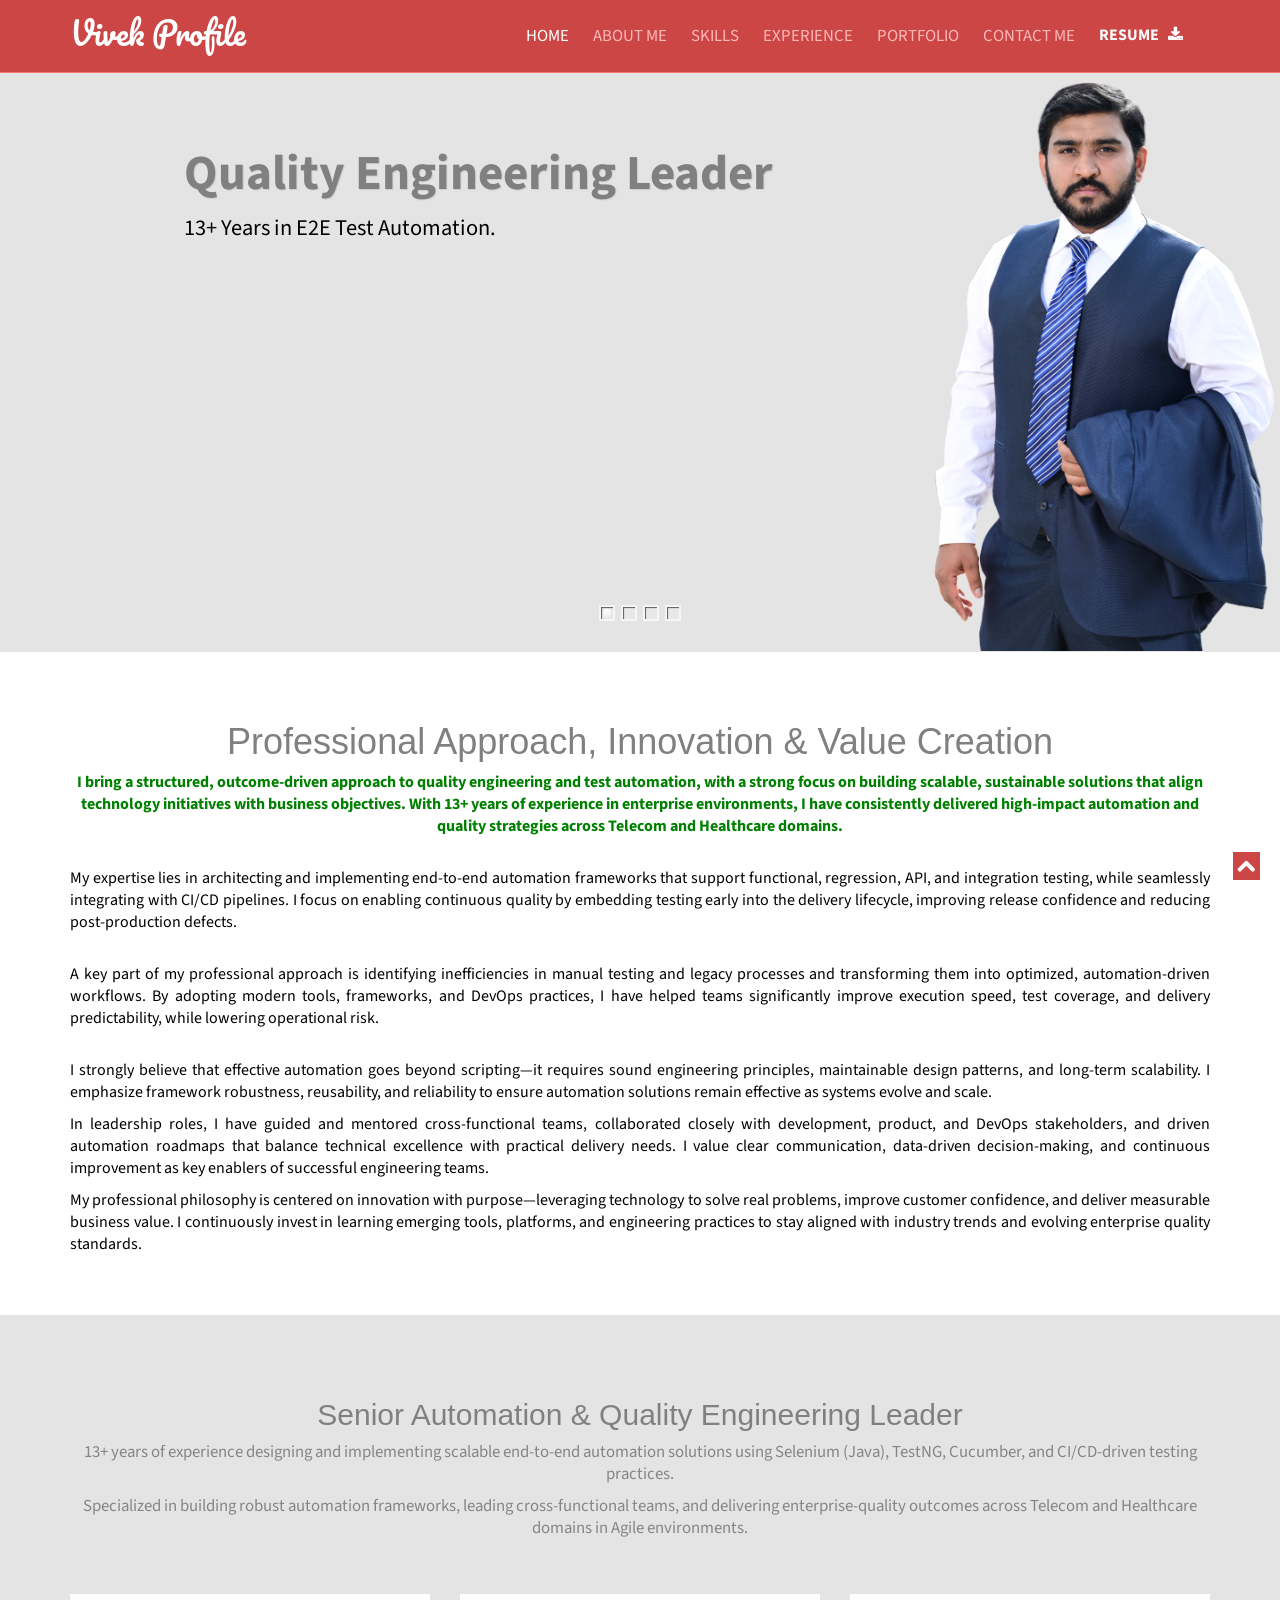
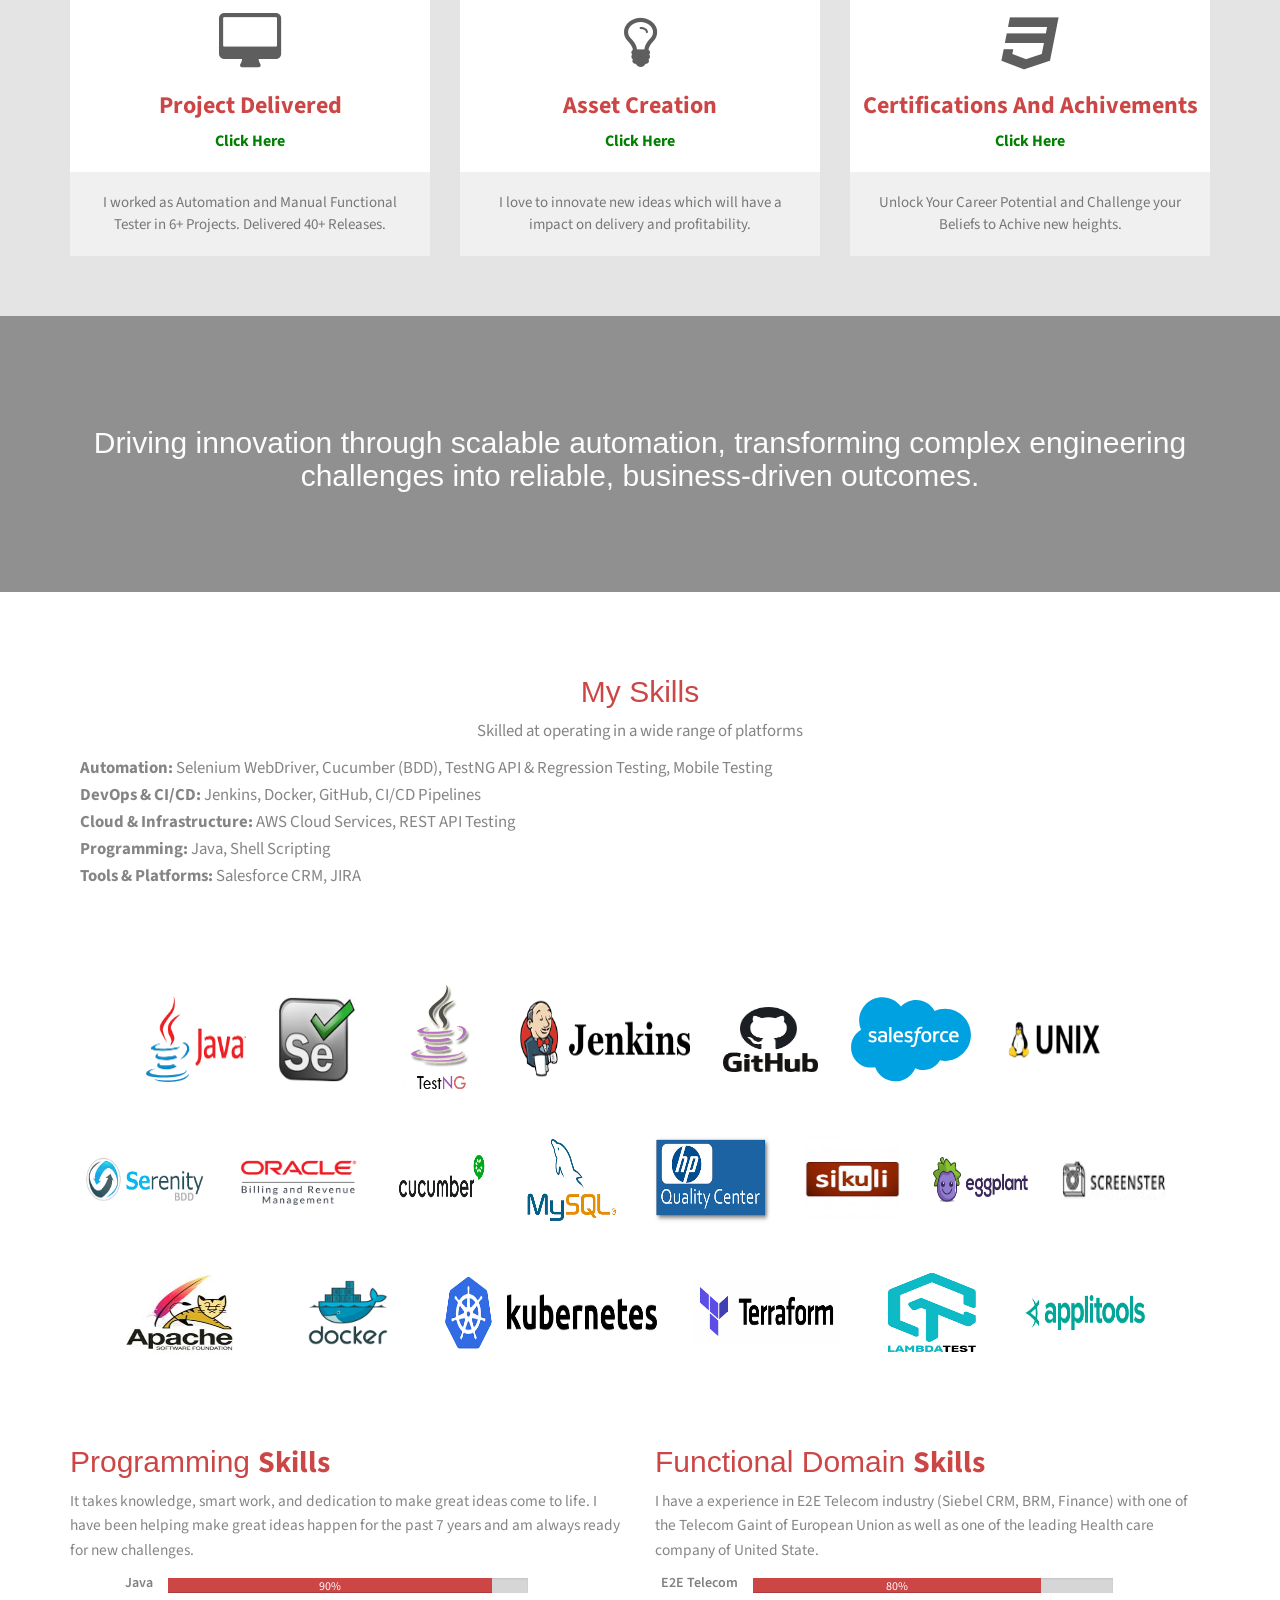
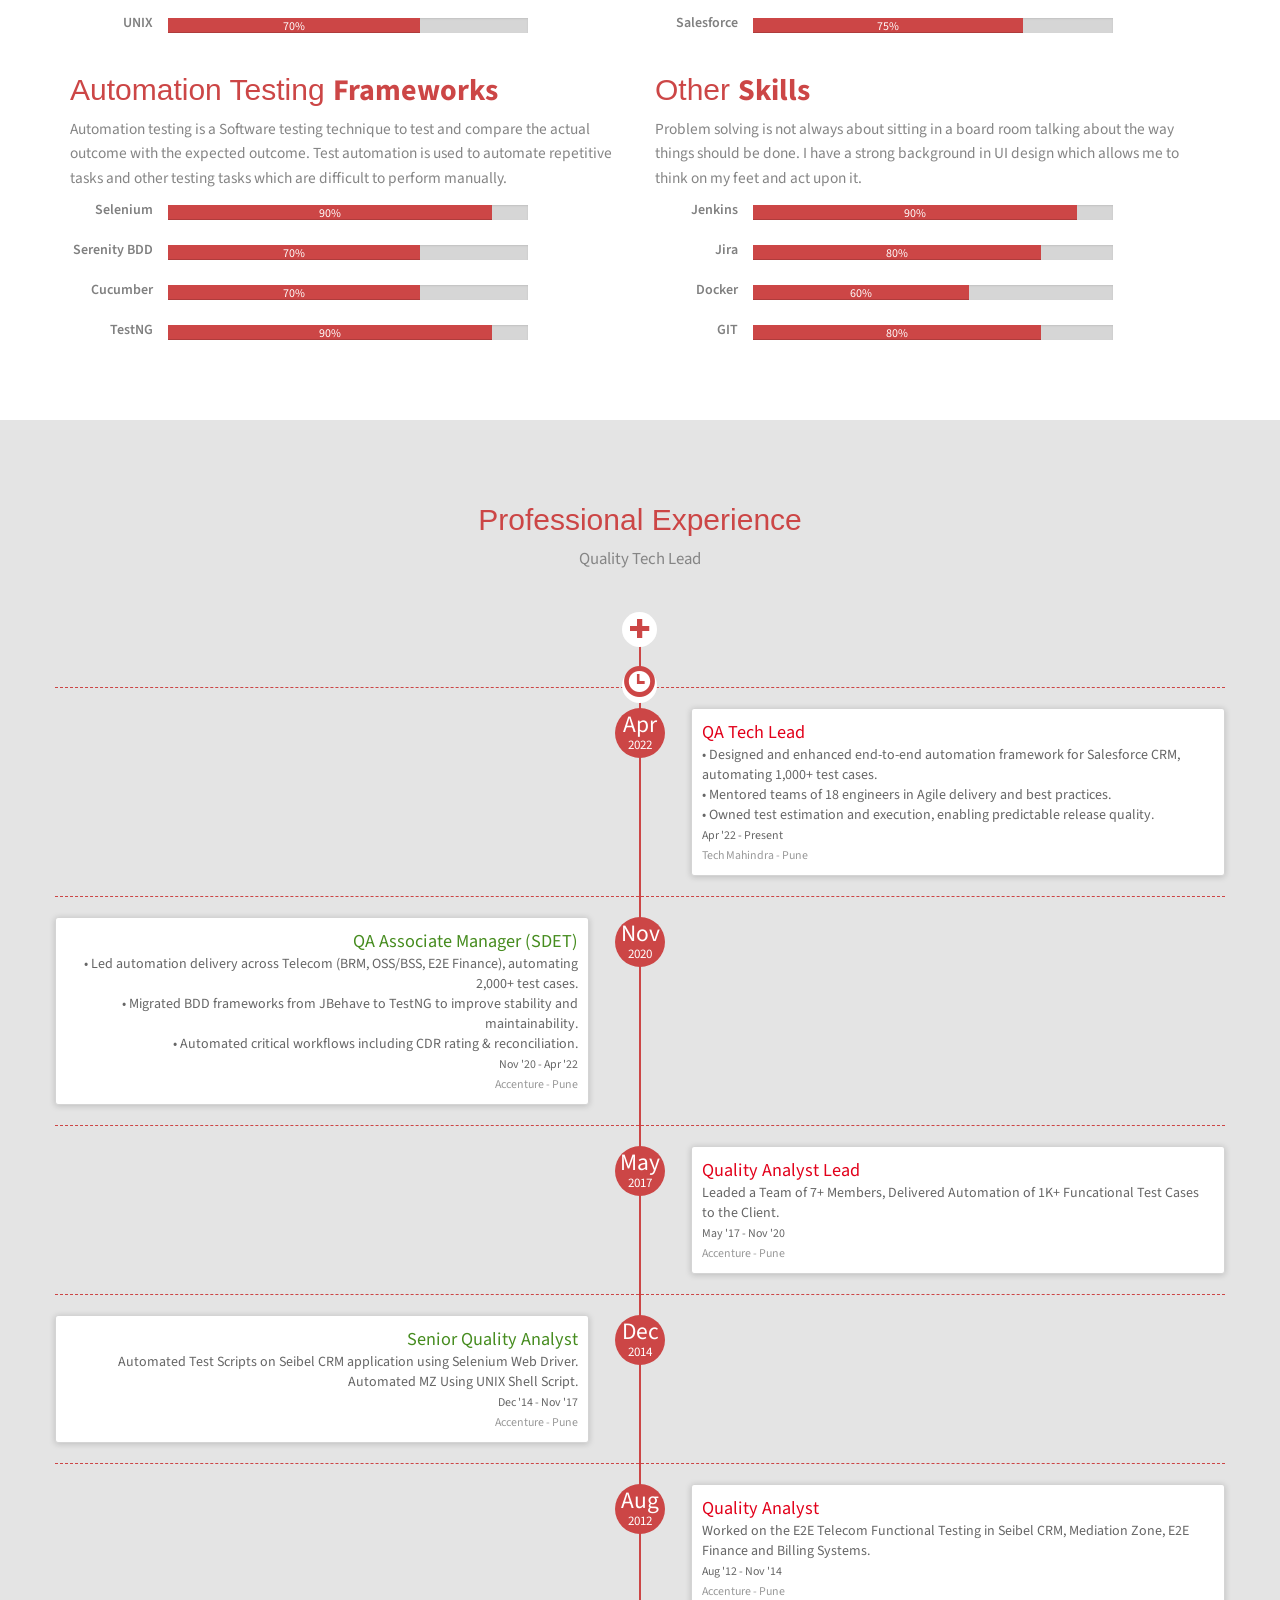
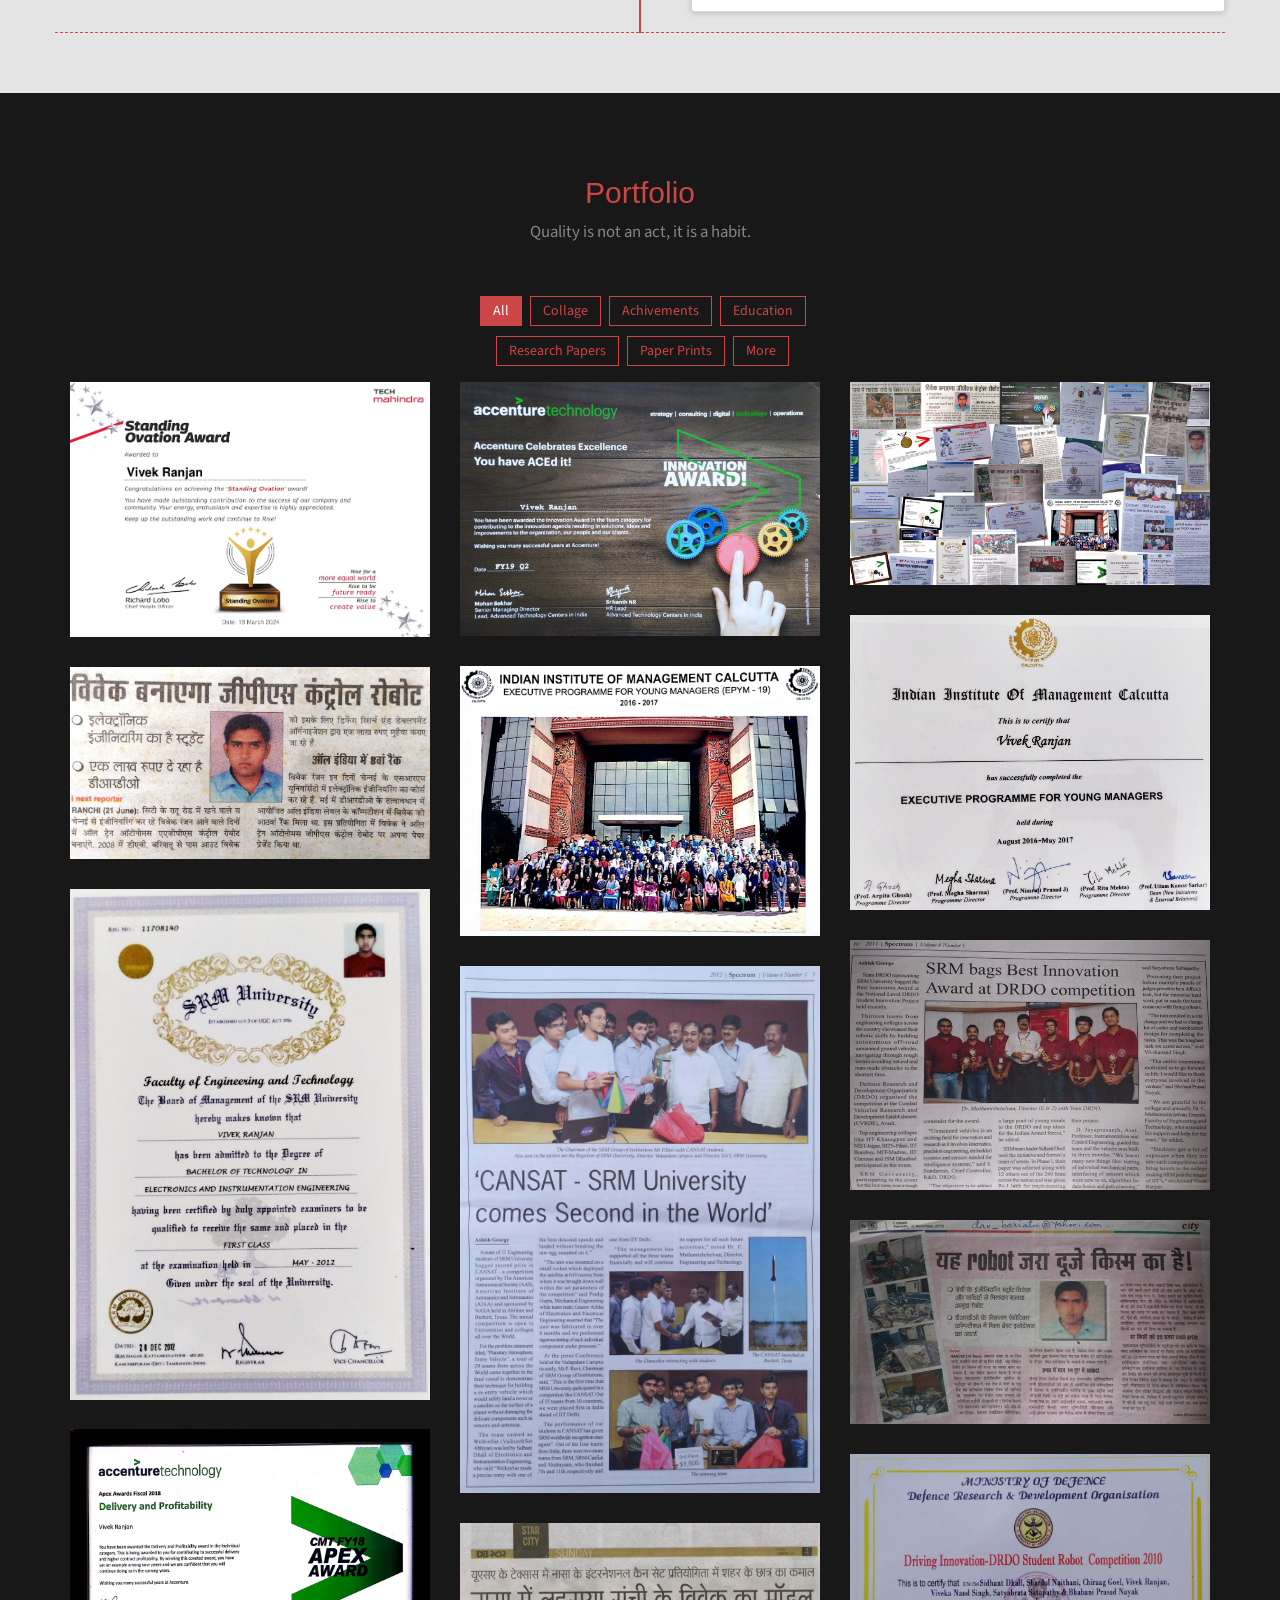
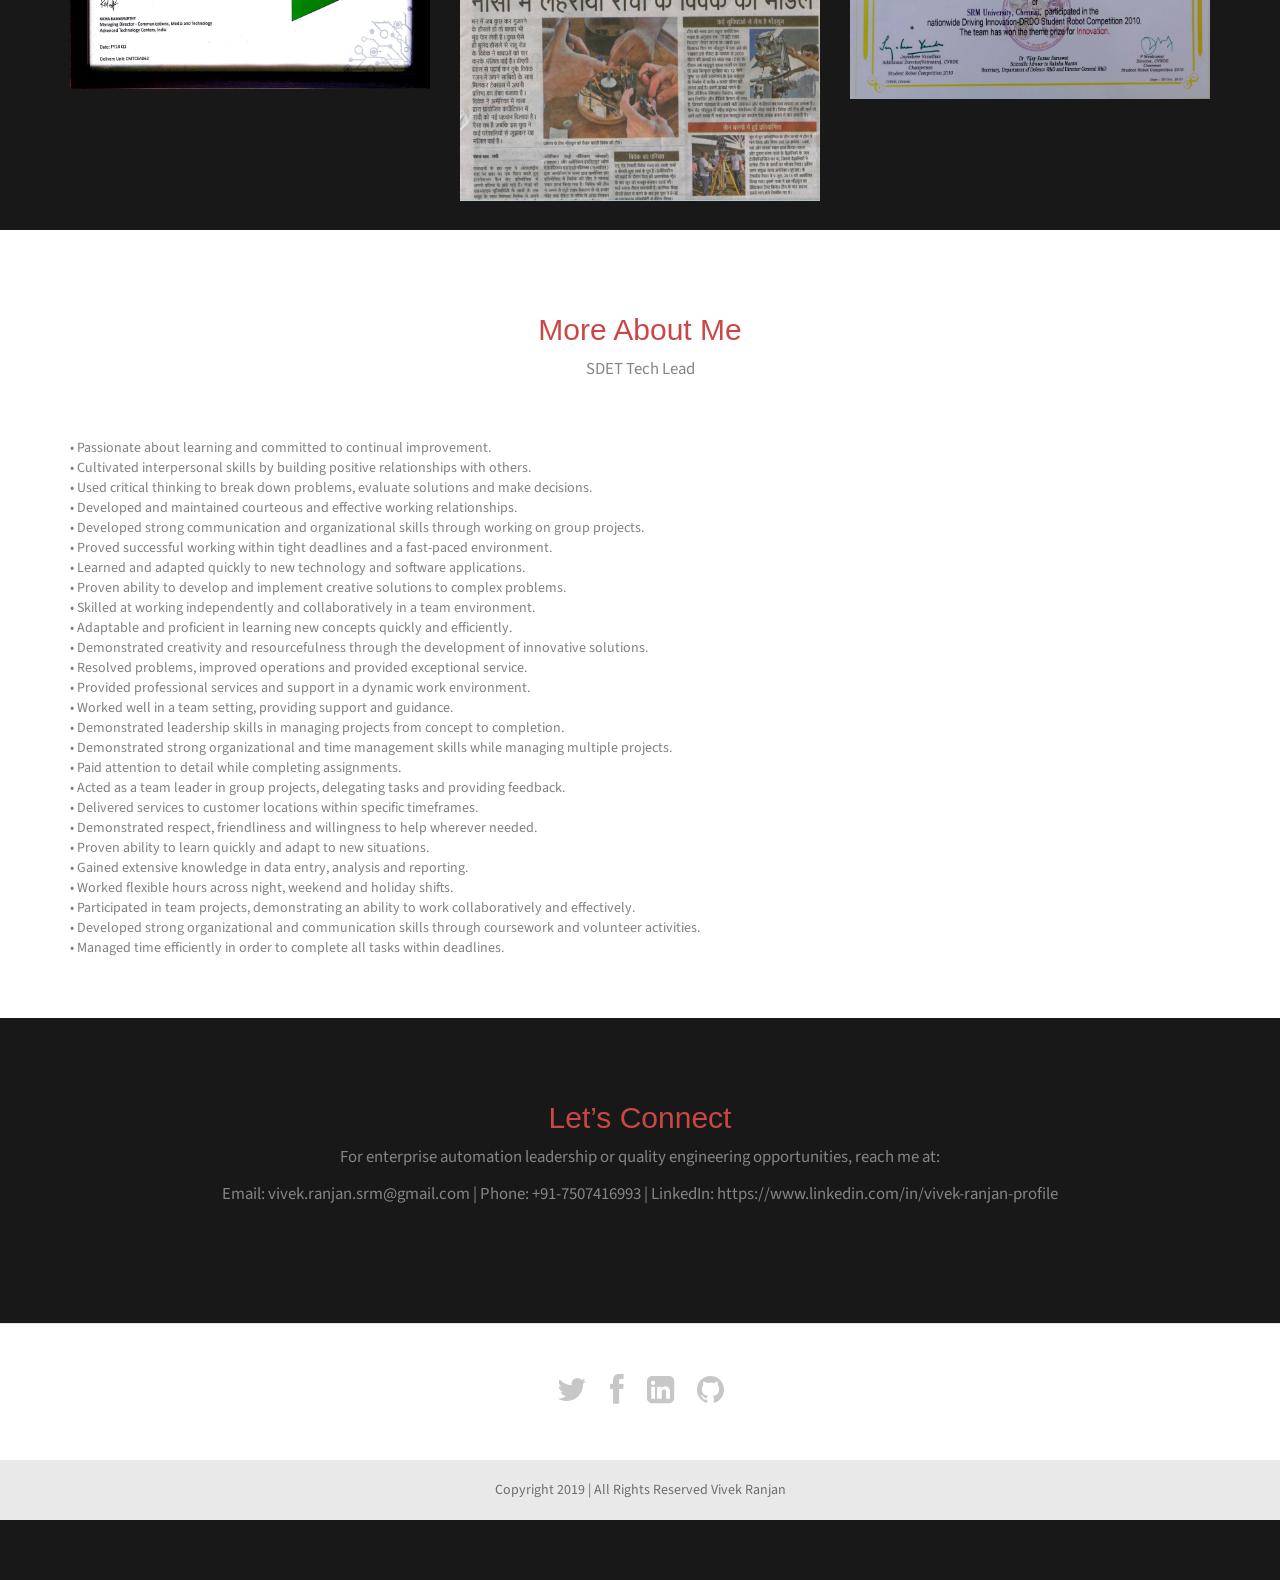
==== commit 51ad4956: "Update index.html" ====
--- a/index.html
+++ b/index.html
@@ -59,7 +59,7 @@
                               <li><a href="#experience" class="scroll-link">Experience</a></li>
                               <li><a href="#portfolio" class="scroll-link">Portfolio</a></li>
                               <li><a href="#contactUs" class="scroll-link">Contact Me</a></li>
-                              <li><a href="Documents\Resume_Vivek_08012026.pdf.pdf" download class="scroll-link" target="_blank" style="font-size:16px;color:white"
+                              <li><a href="Documents\Resume_Vivek_10012026.pdf" download class="scroll-link" target="_blank" style="font-size:16px;color:white"
                                  ><strong>Resume &nbsp; </strong><i class="fa fa-download"></i></a></li>
                            </ul>
                         </div>
@@ -224,7 +224,7 @@
                            20px;padding-top: 15px;"/>
                         <img src="images/Skills/salesforce.svg" alt="salesforce" style="width:150px;height:120px;padding-right: 30px; padding left: 30px;padding-bottom: 
                            20px;padding-top: 15px;"/>
-                        <img src="images/Skills/Unix.png" alt="UNIX Shell Scripting" style="width:130px;height:80px;padding-right: 30px; padding left: 30px;padding-bottom: 
+                        <img src="images/Skills/UNIX.png" alt="UNIX Shell Scripting" style="width:130px;height:80px;padding-right: 30px; padding left: 30px;padding-bottom: 
                            20px;padding-top: 15px;"/>
                         <img src="images/Skills/SerenityBDD.png" alt="Serenity BDD" style="width:150px;height:85px;padding-right: 30px; padding left: 30px;padding-bottom: 
                            20px;padding-top: 15px;"/>
@@ -848,3 +848,5 @@
             </body>
          </html>
 
+
+
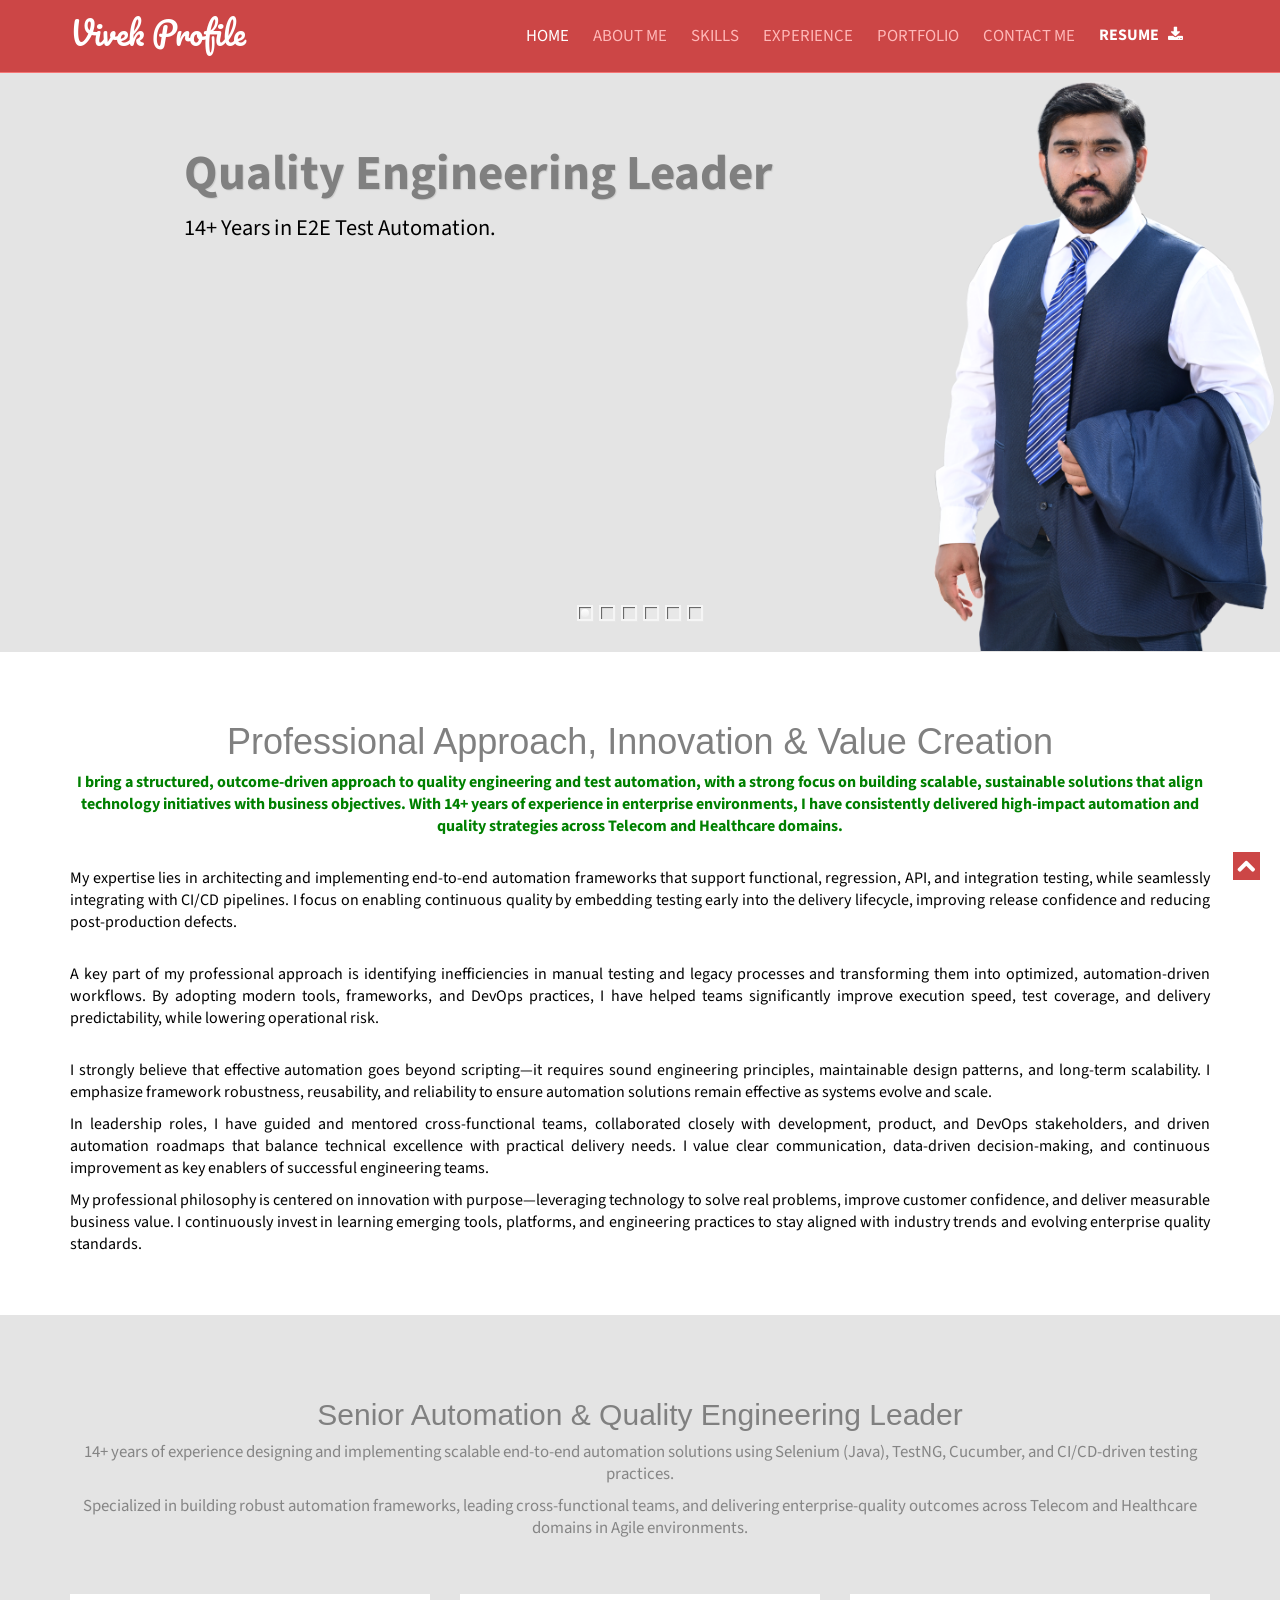
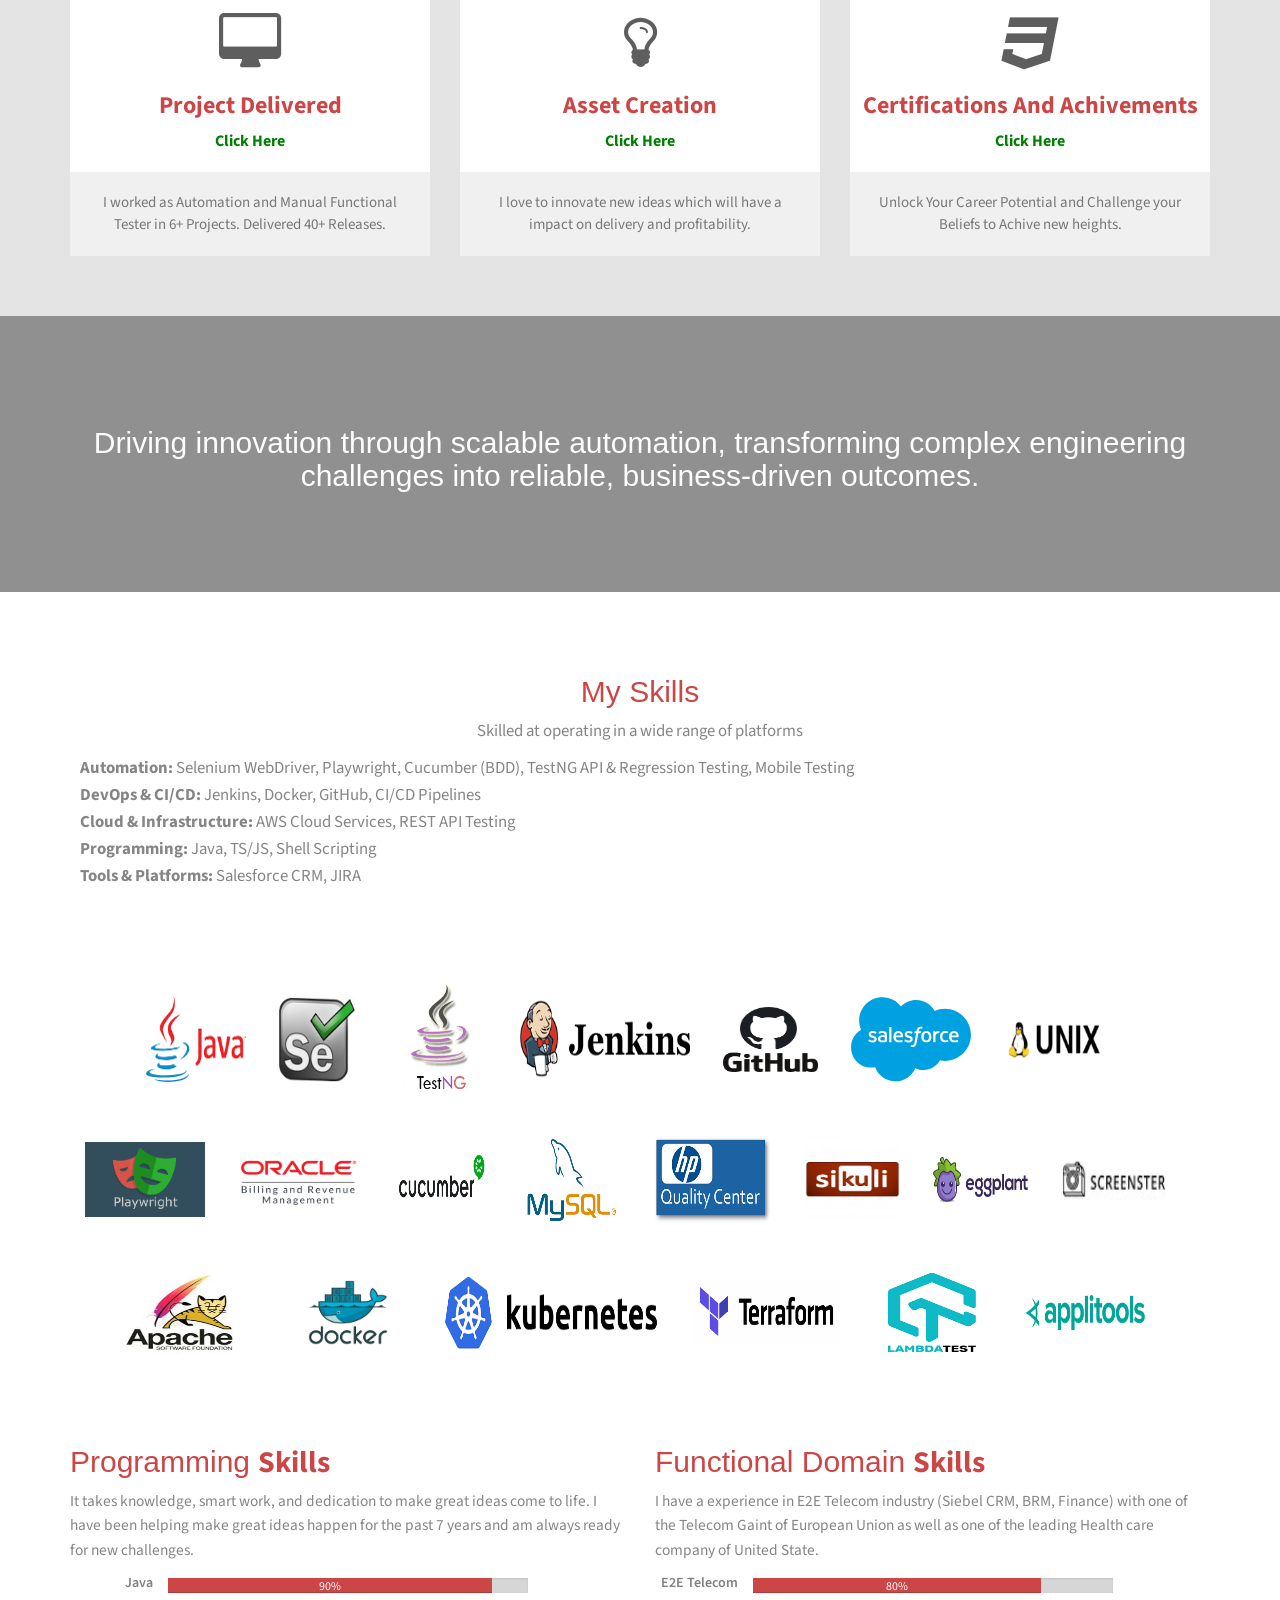
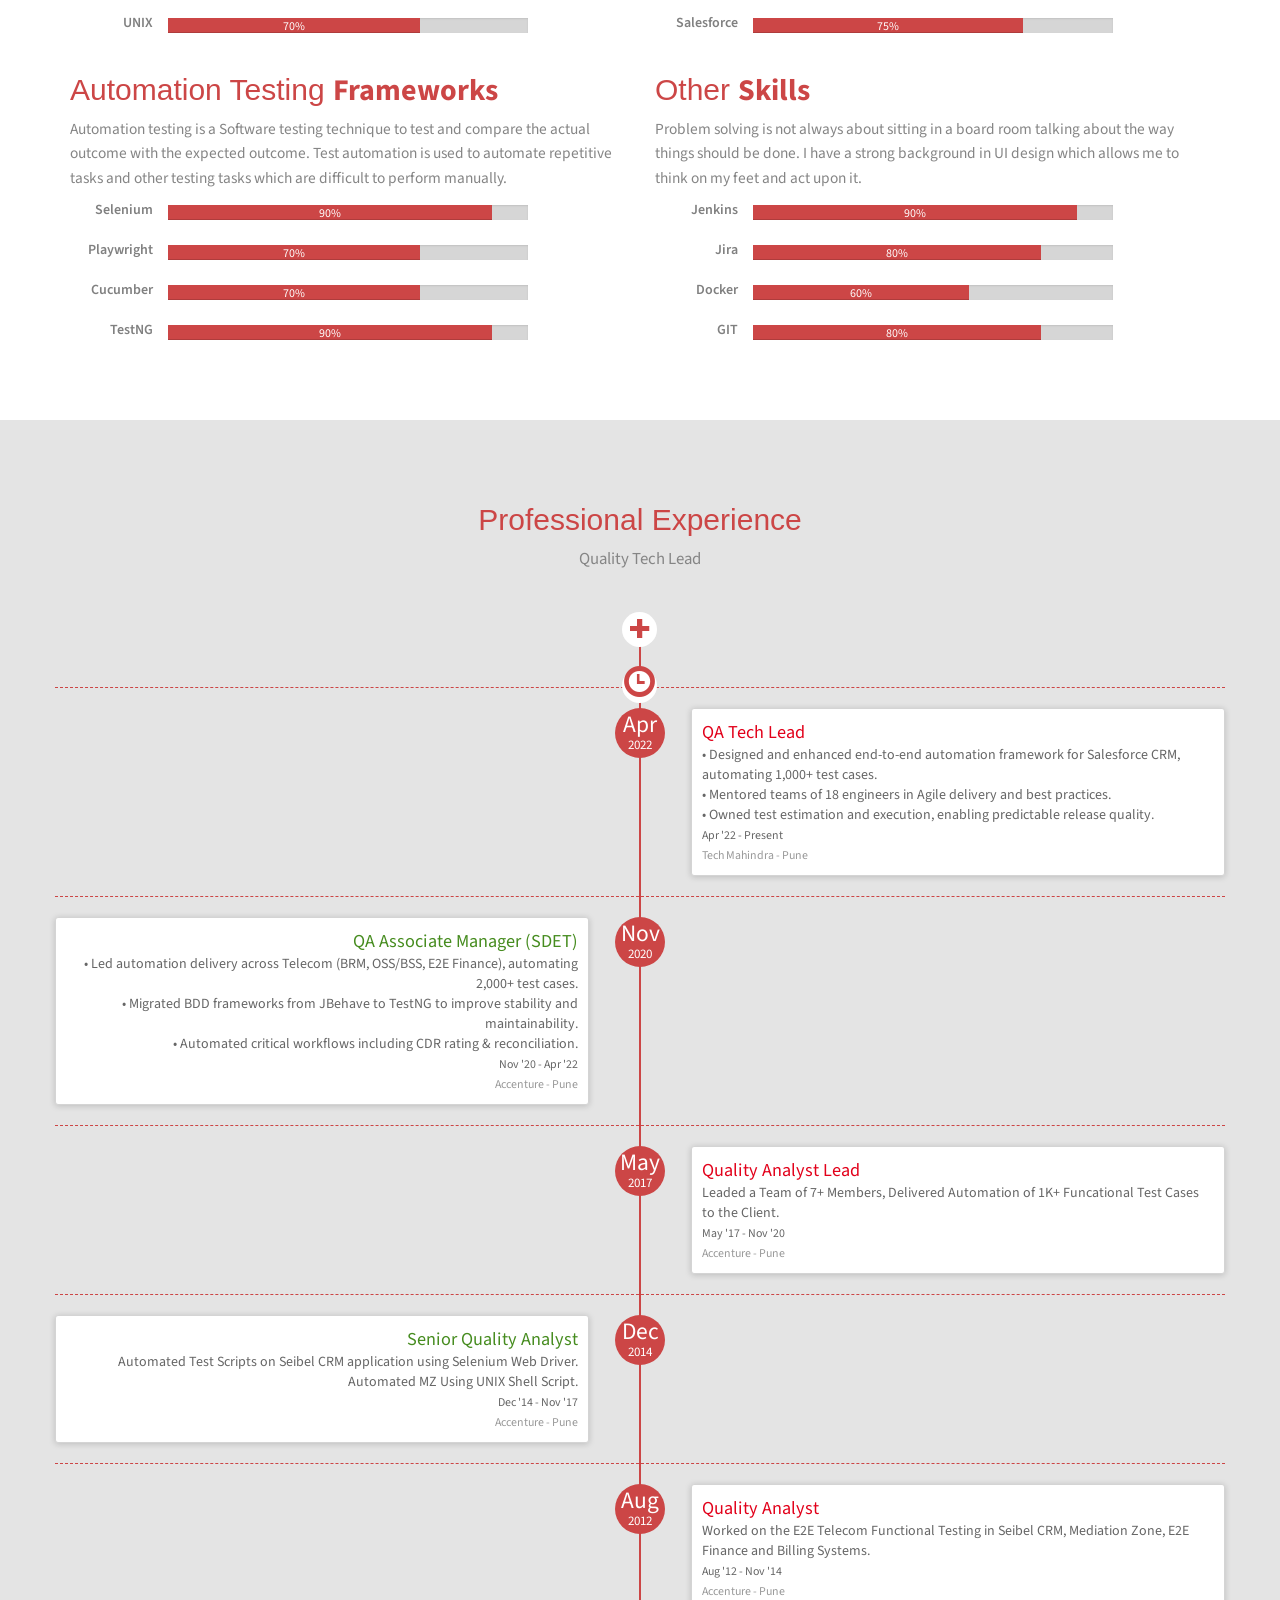
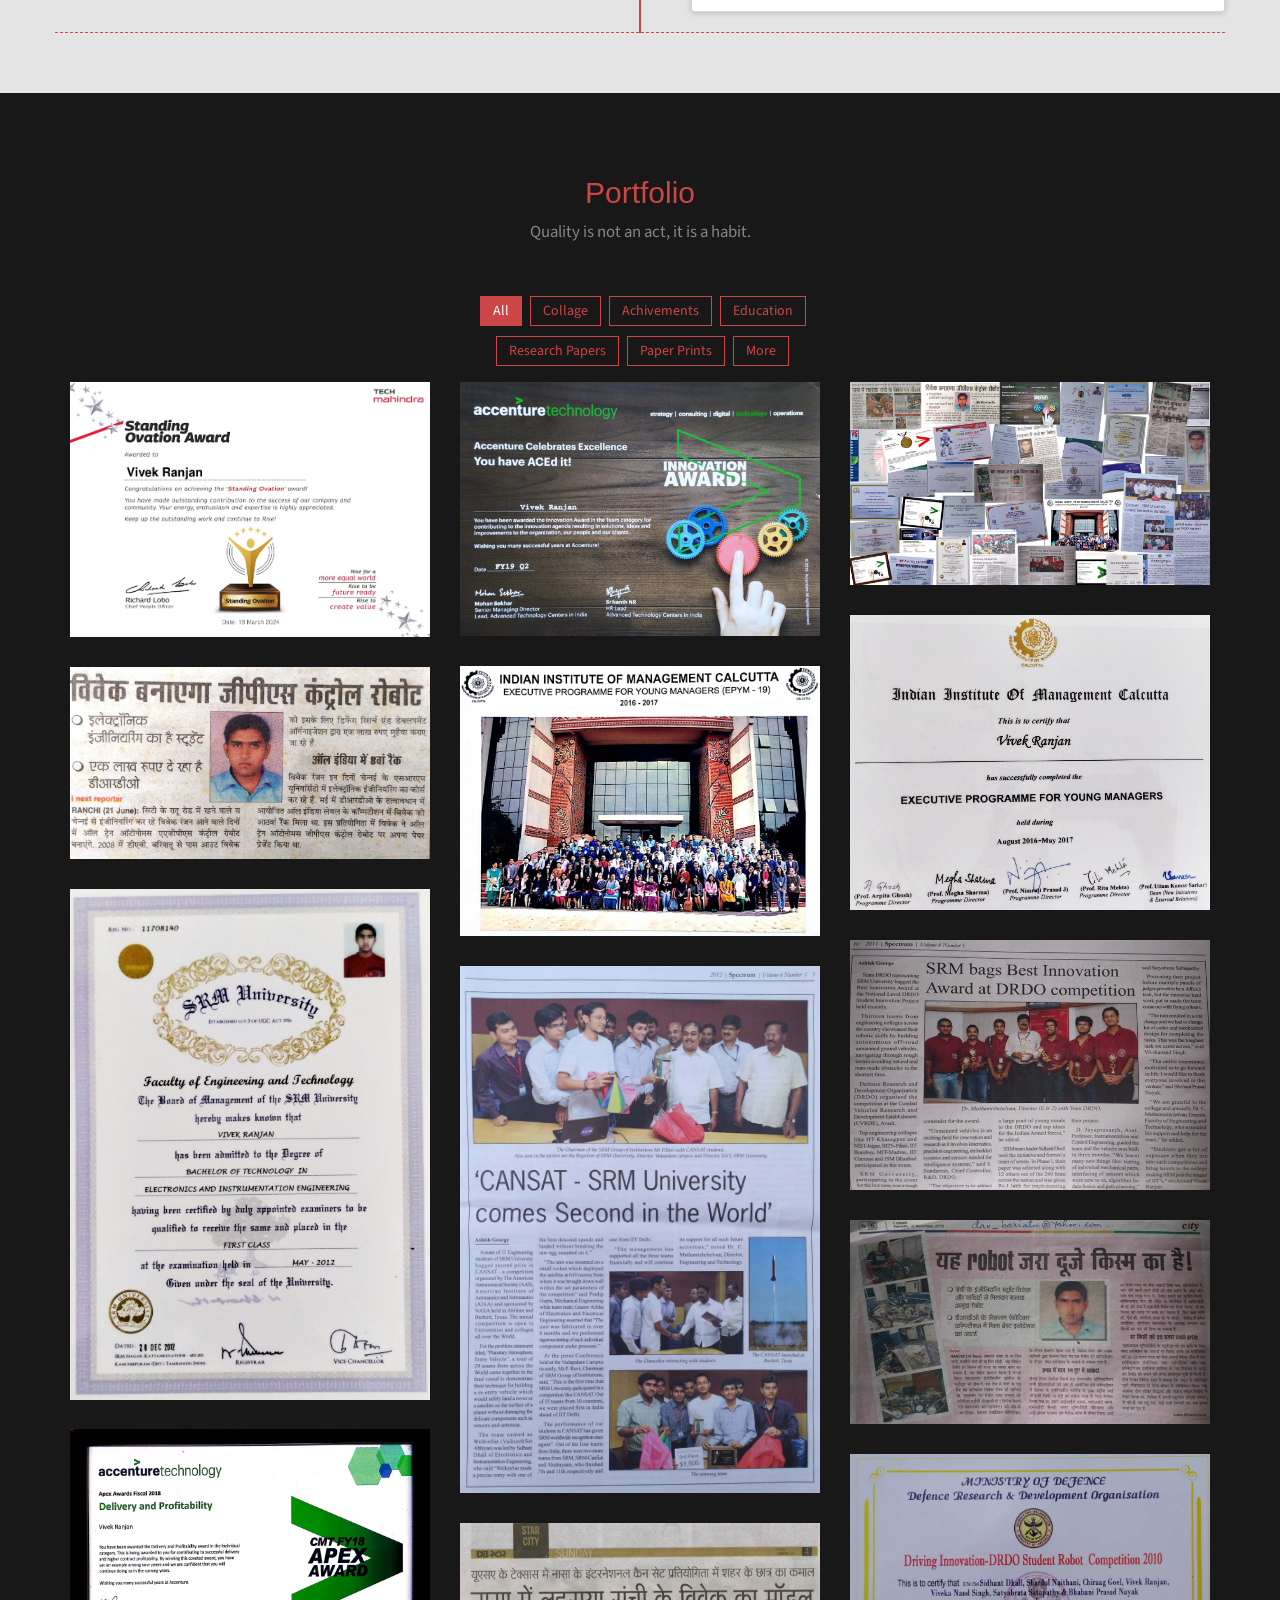
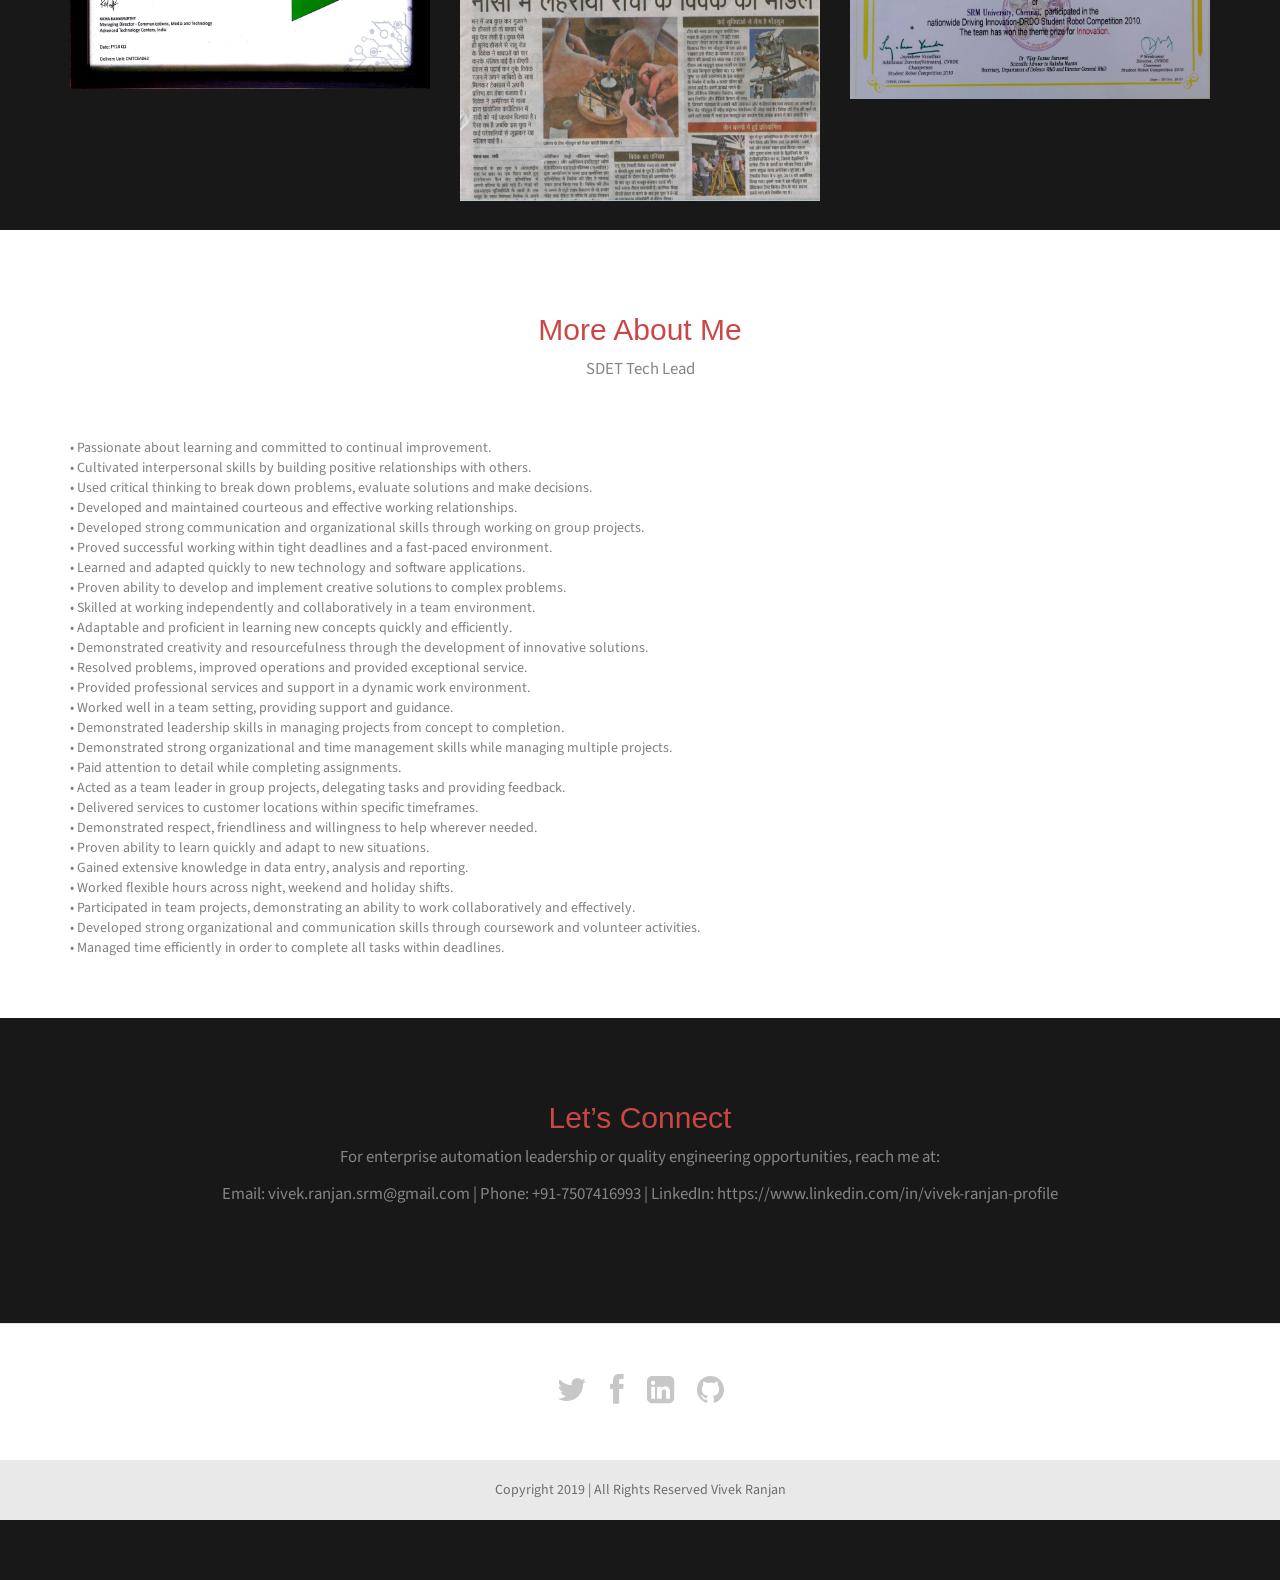
==== commit 3f6c7294: "updates" ====
--- a/index.html
+++ b/index.html
@@ -59,7 +59,7 @@
                               <li><a href="#experience" class="scroll-link">Experience</a></li>
                               <li><a href="#portfolio" class="scroll-link">Portfolio</a></li>
                               <li><a href="#contactUs" class="scroll-link">Contact Me</a></li>
-                              <li><a href="Documents\Resume_Vivek_10012026.pdf" download class="scroll-link" target="_blank" style="font-size:16px;color:white"
+                              <li><a href="Documents\Vivek_Ranjan_Resume_24072026.pdf" download class="scroll-link" target="_blank" style="font-size:16px;color:white"
                                  ><strong>Resume &nbsp; </strong><i class="fa fa-download"></i></a></li>
                            </ul>
                         </div>
@@ -81,12 +81,24 @@
                         <div id="da-slider" class="da-slider">
                            <div class="da-slide">
                               <h2><font color="grey">Quality Engineering Leader</font></h2>
-                              <p><font color="black">13+ Years in E2E Test Automation.</font></p>
+                              <p><font color="black">14+ Years in E2E Test Automation.</font></p>
                               <div class="da-img"></div>
                            </div>
                            <div class="da-slide">
-                              <h2><font color="grey">Automation Tester</font> </h2>
-                              <p><font color="black">Automation-driven quality across complex enterprise systems.</font></p>
+                              <h2><font color="grey">AI‑Enabled Automation Tester</font></h2>
+                              <p><font color="black">Harnessing AI and MCP Playwright for next‑gen quality engineering.</font></p>
+                              <div class="da-img"></div>
+                           </div>
+
+                           <div class="da-slide">
+                              <h2><font color="grey">Future‑Ready QA Engineer</font></h2>
+                              <p><font color="black">Blending automation, AI agents, and cloud platforms to deliver flawless enterprise systems.</font></p>
+                              <div class="da-img"></div>
+                           </div>
+
+                           <div class="da-slide">
+                              <h2><font color="grey">Intelligent Test Automation</font></h2>
+                              <p><font color="black">From Playwright MCP integration to AI‑driven debugging — redefining how testing works.</font></p>
                               <div class="da-img"></div>
                            </div>
                            <div class="da-slide">
@@ -111,7 +123,7 @@
                   <div class="container">
                      <div class="text-center">
                         <h1>Professional Approach, Innovation & Value Creation</h1>
-                        <p style="font-size:16px;color:green;"> <b>I bring a structured, outcome-driven approach to quality engineering and test automation, with a strong focus on building scalable, sustainable solutions that align technology initiatives with business objectives. With 13+ years of experience in enterprise environments, I have consistently delivered high-impact automation and quality strategies across Telecom and Healthcare domains.
+                        <p style="font-size:16px;color:green;"> <b>I bring a structured, outcome-driven approach to quality engineering and test automation, with a strong focus on building scalable, sustainable solutions that align technology initiatives with business objectives. With 14+ years of experience in enterprise environments, I have consistently delivered high-impact automation and quality strategies across Telecom and Healthcare domains.
                            </b> 
                         </p>
                         <br>
@@ -137,7 +149,7 @@
                         <!-- Heading -->
                         <h2>Senior Automation & Quality Engineering Leader</h2>
                         <p>
-                           13+ years of experience designing and implementing scalable end-to-end automation solutions using Selenium (Java), TestNG, Cucumber, and CI/CD-driven testing practices.
+                           14+ years of experience designing and implementing scalable end-to-end automation solutions using Selenium (Java), TestNG, Cucumber, and CI/CD-driven testing practices.
                         </p>
                         <p>
                            Specialized in building robust automation frameworks, leading cross-functional teams, and delivering enterprise-quality outcomes across Telecom and Healthcare domains in Agile environments.
@@ -201,11 +213,11 @@
                         <h2>My Skills</h2>
                         <p>Skilled at operating in a wide range of platforms</p>
                         <div style="text-align: left;">
-                           <p><Strong>Automation:</Strong> Selenium WebDriver, Cucumber (BDD), TestNG  
+                           <p><Strong>Automation:</Strong> Selenium WebDriver, Playwright, Cucumber (BDD), TestNG  
                               API & Regression Testing, Mobile Testing<br>  
                               <Strong>DevOps & CI/CD:</Strong> Jenkins, Docker, GitHub, CI/CD Pipelines<br>  
                               <Strong>Cloud & Infrastructure:</Strong> AWS Cloud Services, REST API Testing<br>  
-                              <Strong>Programming:</Strong> Java, Shell Scripting<br>  
+                              <Strong>Programming:</Strong> Java, TS/JS, Shell Scripting<br>  
                               <Strong>Tools & Platforms:</Strong> Salesforce CRM, JIRA
                            </p>
                            <br>
@@ -226,7 +238,7 @@
                            20px;padding-top: 15px;"/>
                         <img src="images/Skills/UNIX.png" alt="UNIX Shell Scripting" style="width:130px;height:80px;padding-right: 30px; padding left: 30px;padding-bottom: 
                            20px;padding-top: 15px;"/>
-                        <img src="images/Skills/SerenityBDD.png" alt="Serenity BDD" style="width:150px;height:85px;padding-right: 30px; padding left: 30px;padding-bottom: 
+                        <img src="images/Skills/Playwright.png" alt="Playwright" style="width:150px;height:110px;padding-right: 30px; padding left: 30px;padding-bottom: 
                            20px;padding-top: 15px;"/>
                         <img src="images/Skills/OracleBRM.png" alt="Oracle BRM" style="width:150px;height:85px;padding-right: 30px; padding left: 30px;padding-bottom: 
                            20px;padding-top: 15px;"/>
@@ -331,7 +343,7 @@
                               </div>
                            </div>
                            <div class="row">
-                              <div class="col-md-2 skilltitle">Serenity BDD</div>
+                              <div class="col-md-2 skilltitle">Playwright</div>
                               <div class="col-md-8">
                                  <div class="progress">
                                     <div class="progress-bar" role="progressbar" aria-valuenow="70" aria-valuemin="0" aria-valuemax="100" style="width: 70%;">
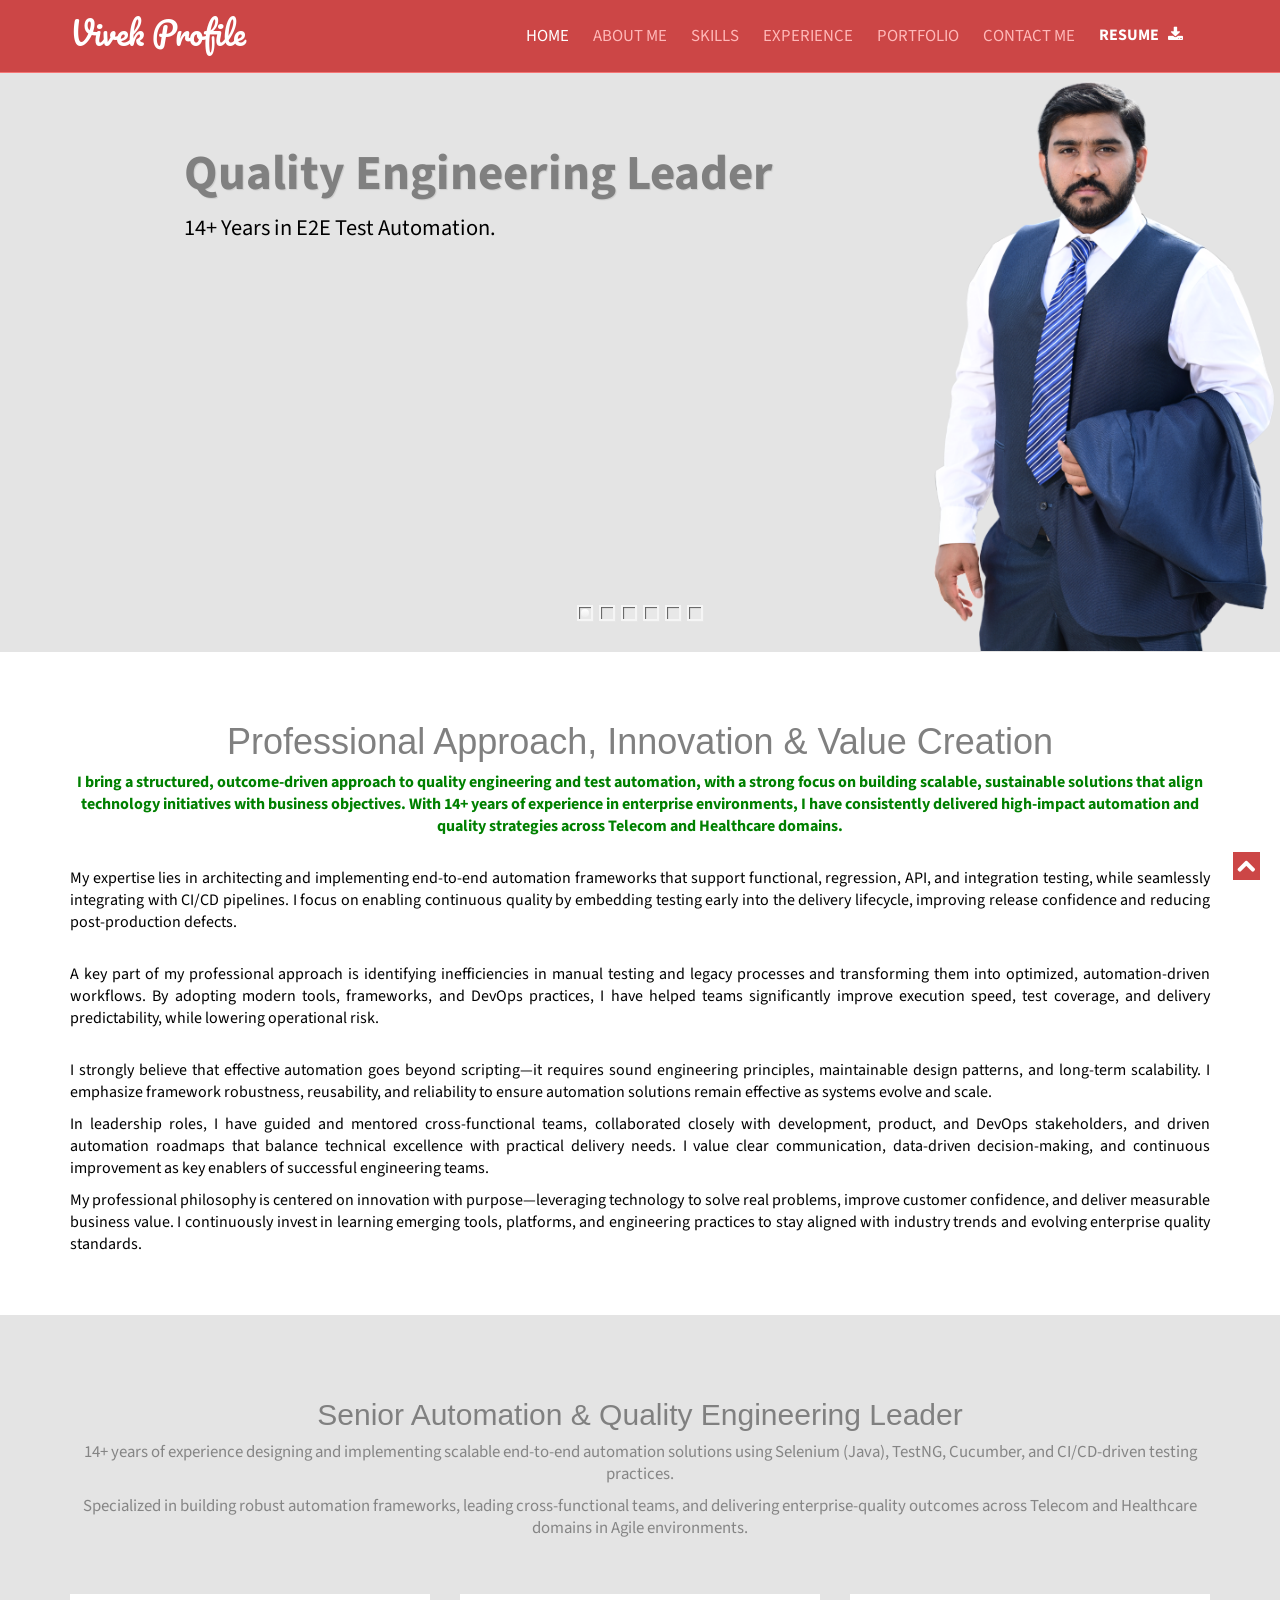
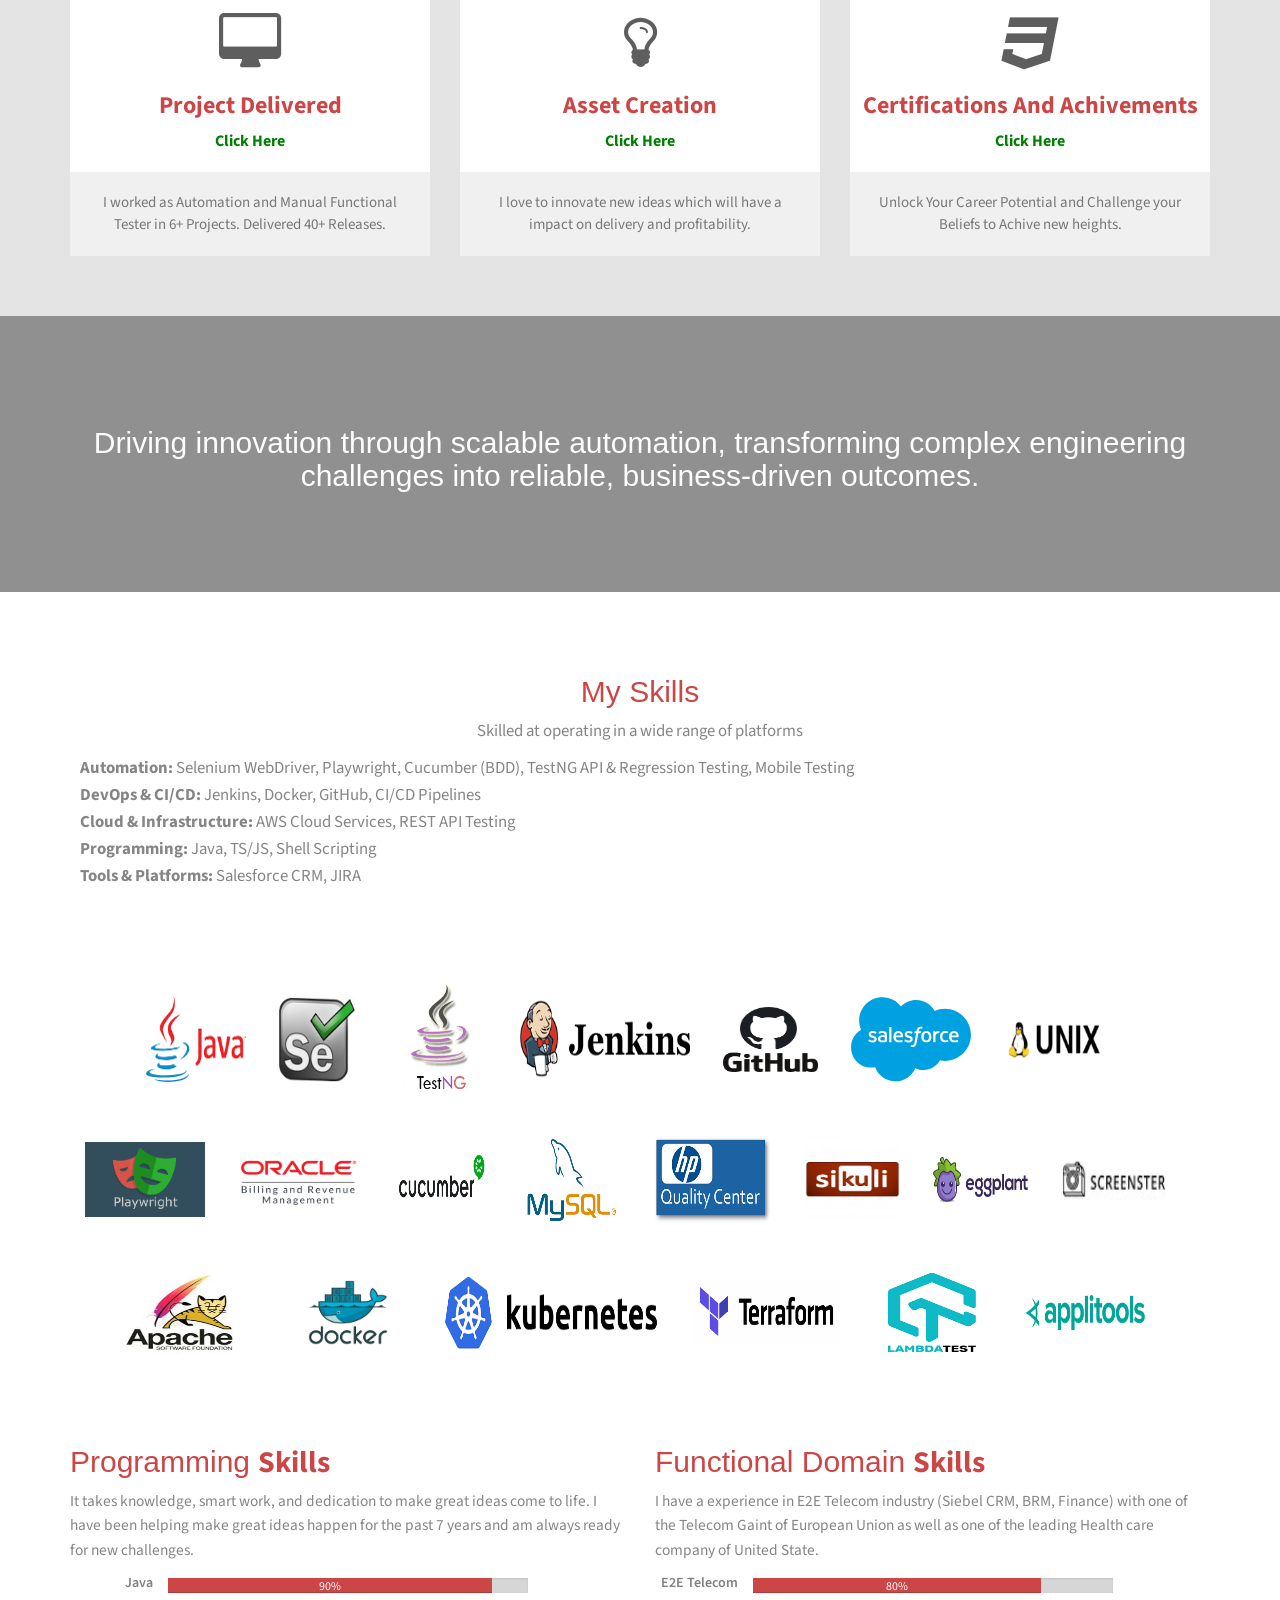
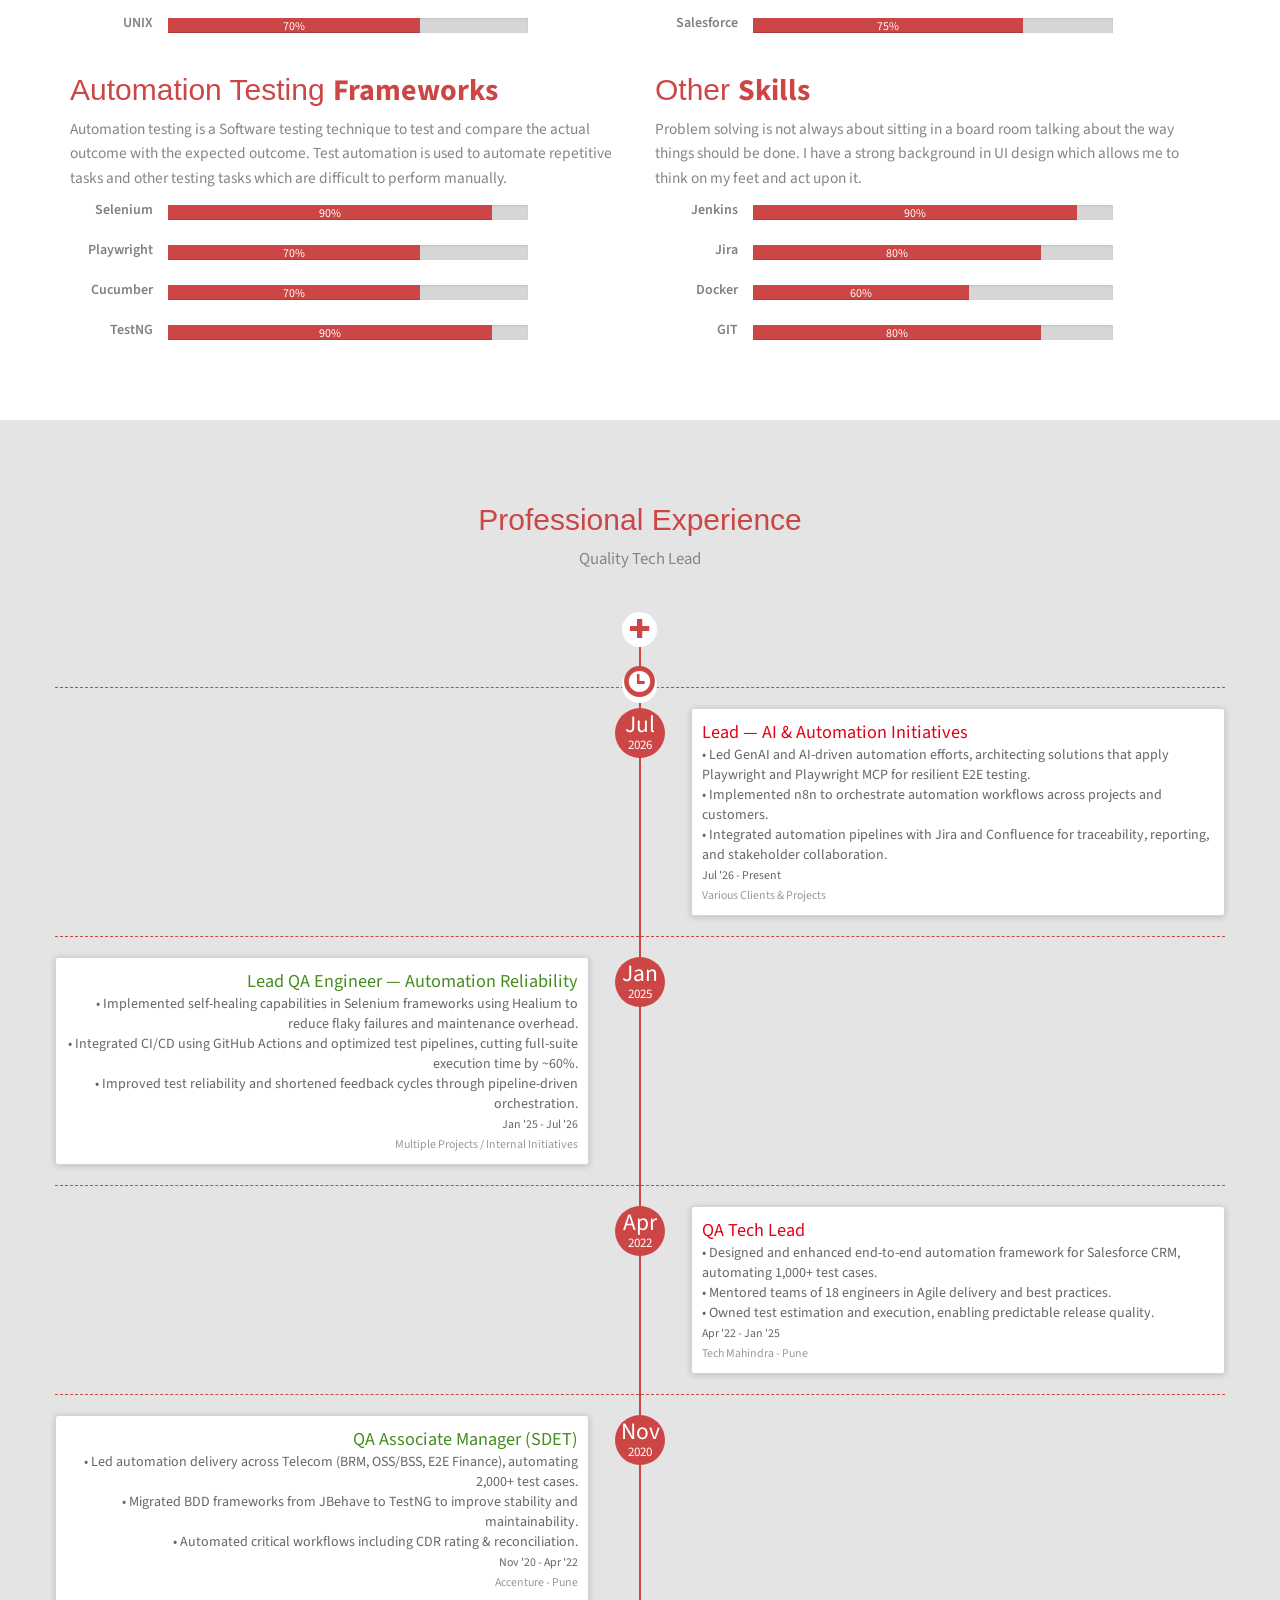
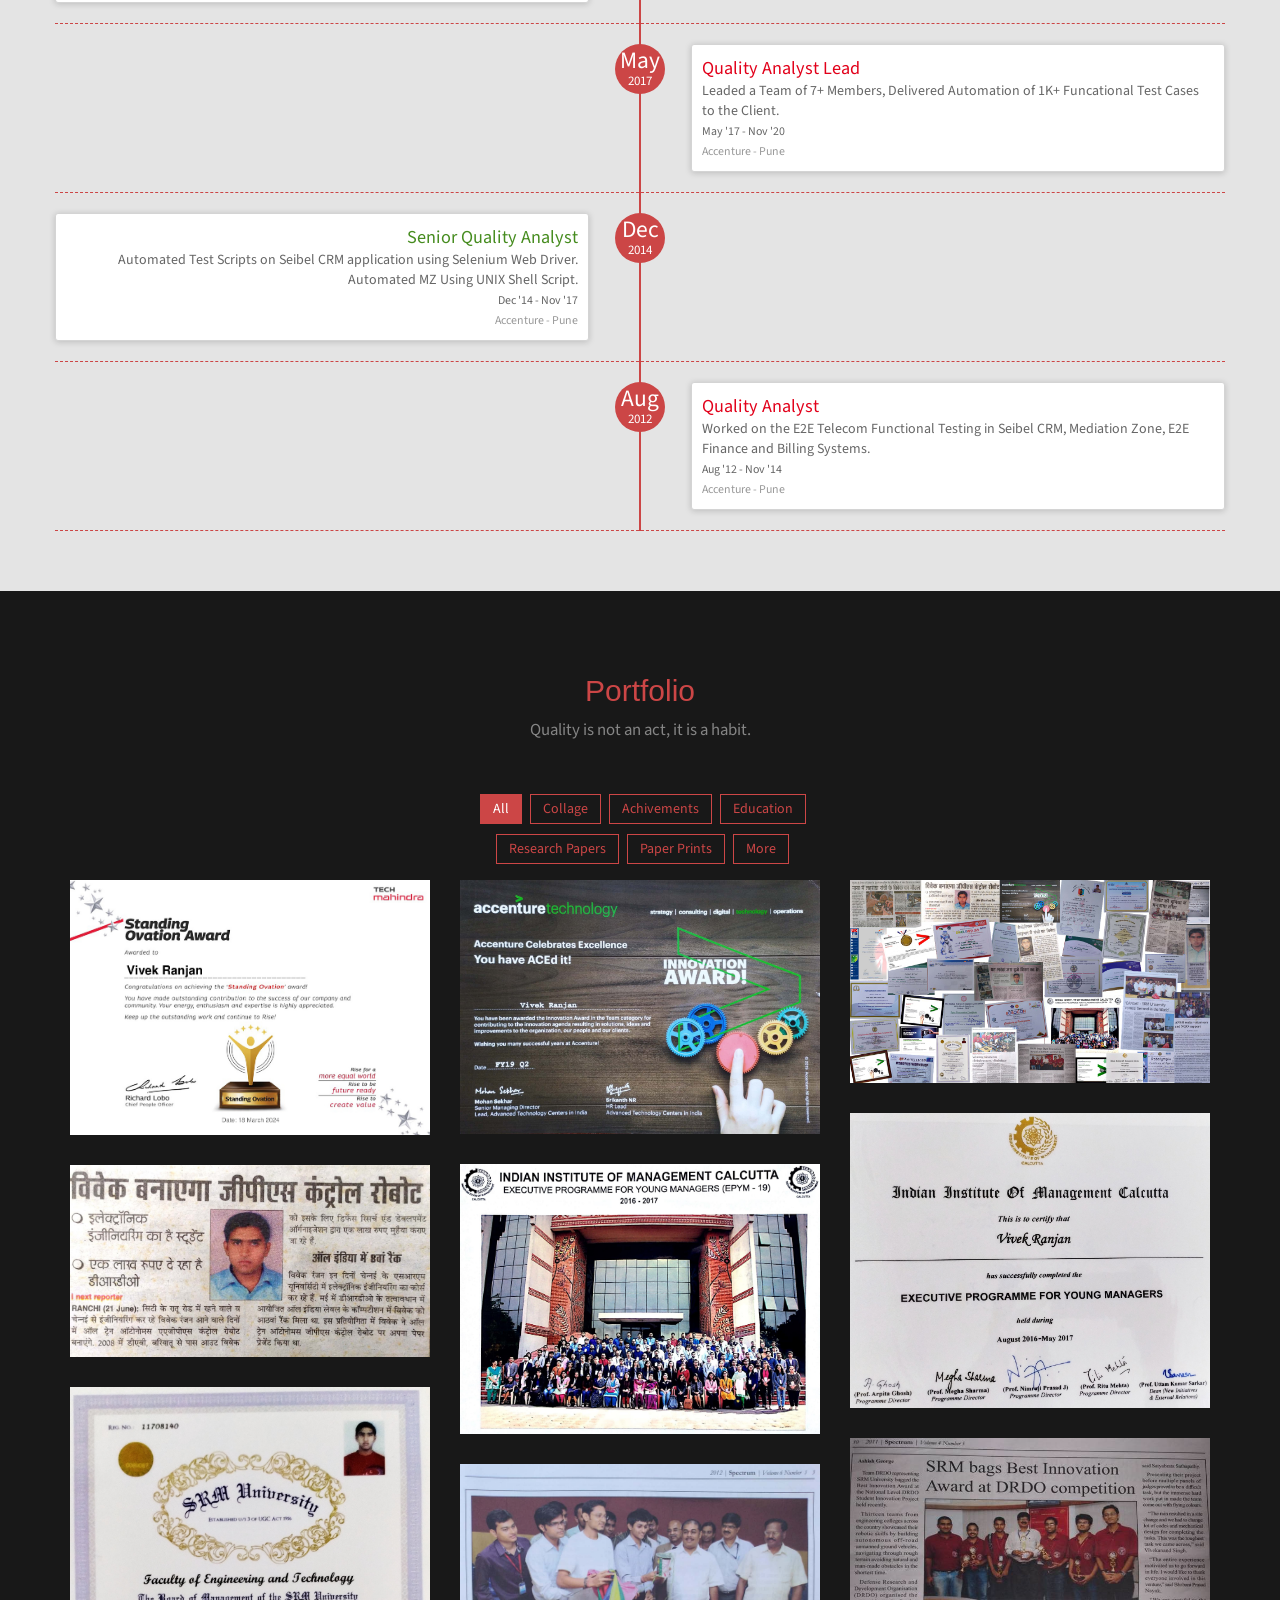
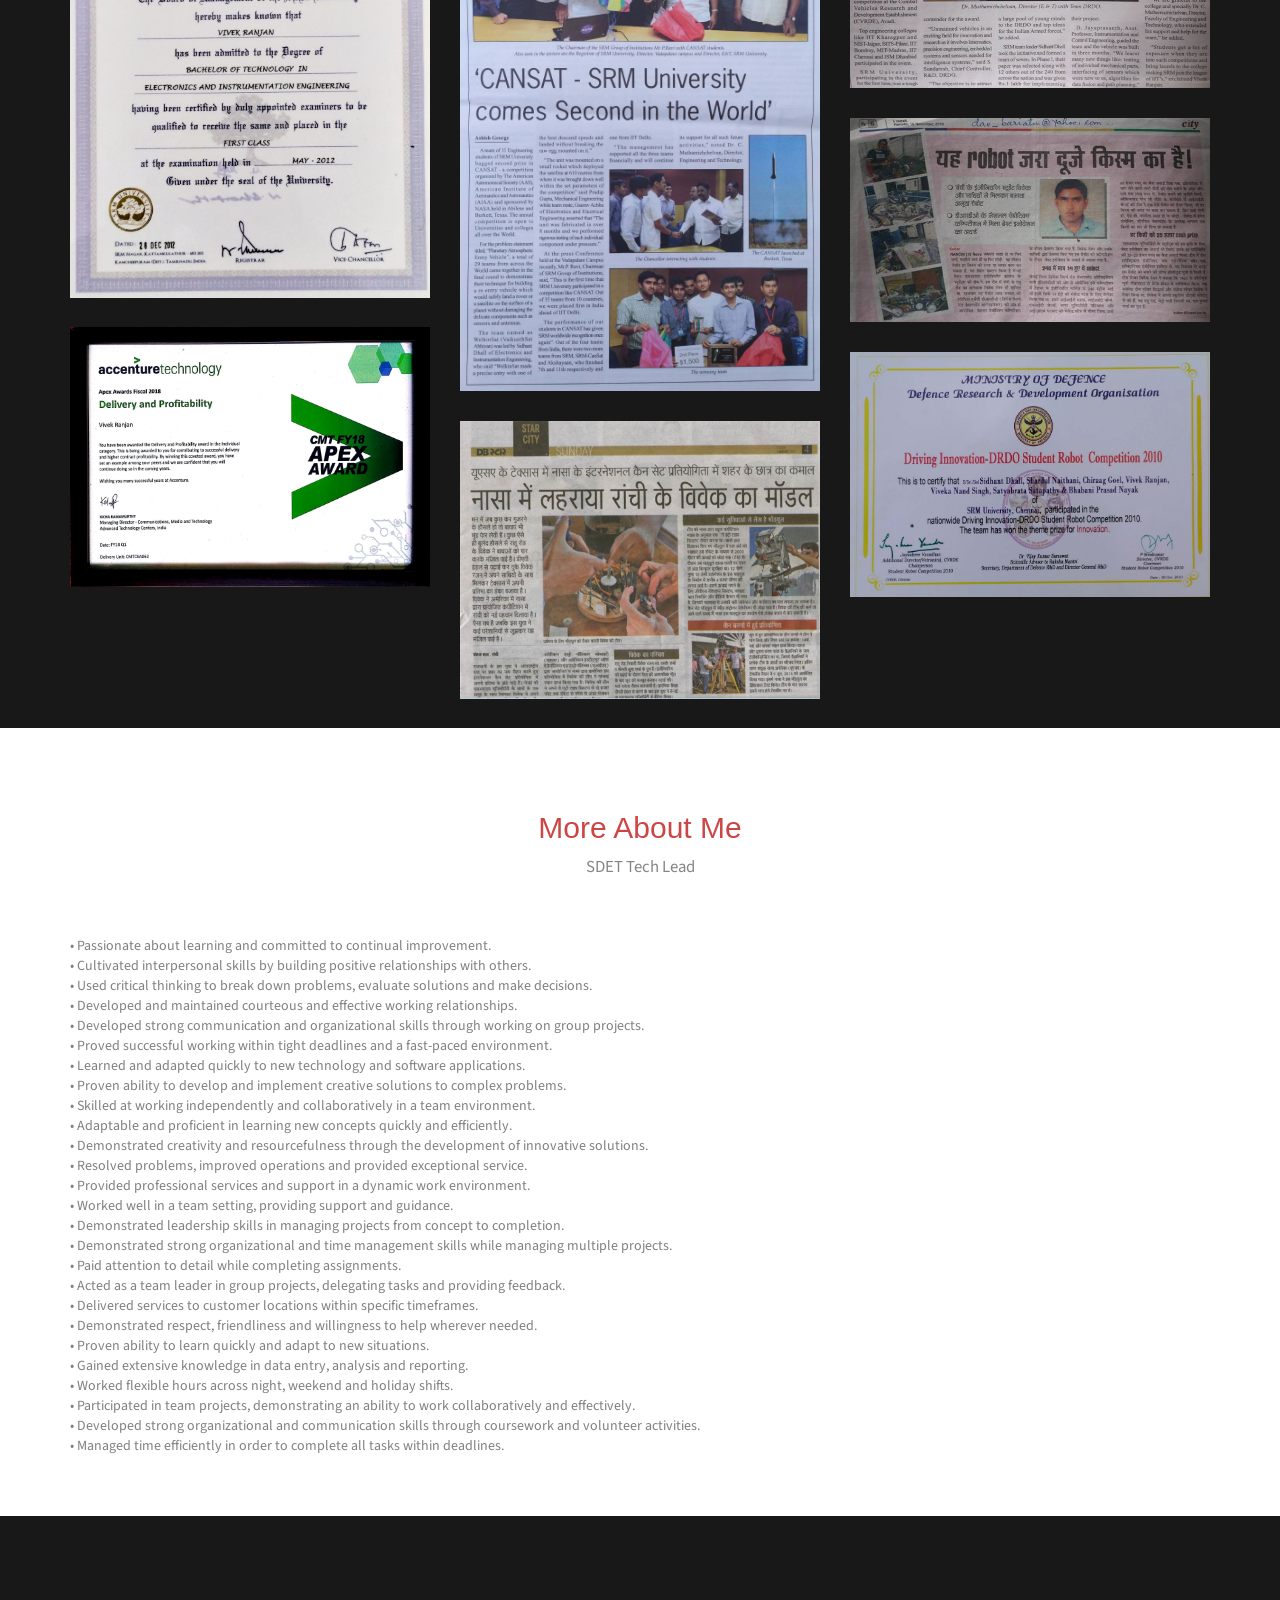
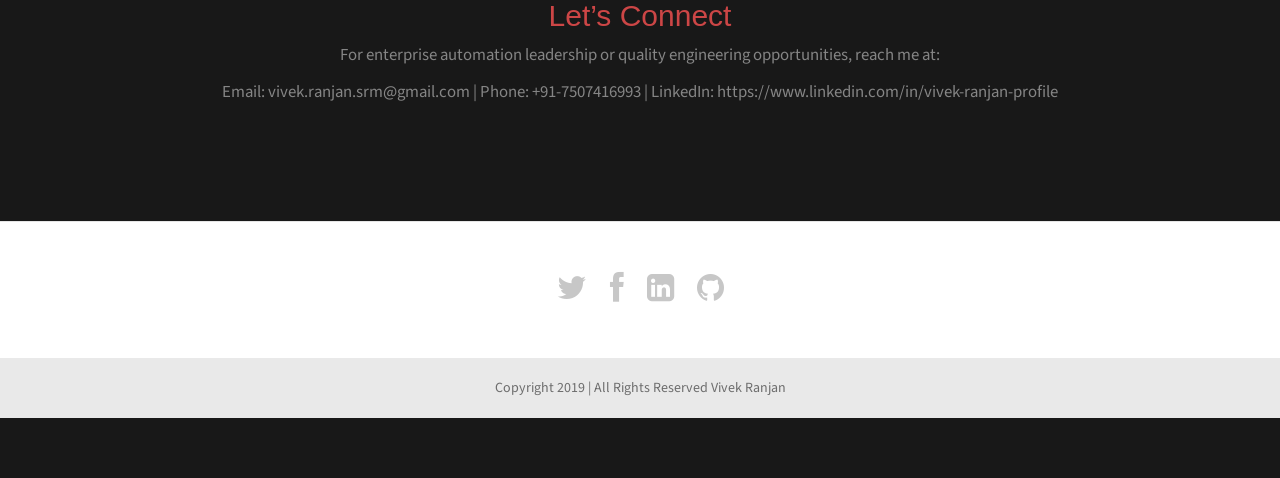
==== commit b3dc7f9f: "added new section in timeline" ====
--- a/index.html
+++ b/index.html
@@ -446,6 +446,54 @@
                         </div>
                         <div class="row timeline-movement">
                            <div class="timeline-badge">
+                              <span class="timeline-balloon-date-day">Jul</span>
+                              <span class="timeline-balloon-date-month">2026</span>
+                           </div>
+                           <div class="col-sm-offset-6 col-sm-6  timeline-item">
+                              <div class="row">
+                                 <div class="col-sm-offset-1 col-sm-11">
+                                    <div class="timeline-panel debits">
+                                       <ul class="timeline-panel-ul">
+                                          <li><span class="importo">Lead — AI & Automation Initiatives</span></li>
+                                          <li><span class="causale">• Led GenAI and AI-driven automation efforts, architecting solutions that apply Playwright and Playwright MCP for resilient E2E testing.
+                                             <br>• Implemented n8n to orchestrate automation workflows across projects and customers.
+                                             <br>• Integrated automation pipelines with Jira and Confluence for traceability, reporting, and stakeholder collaboration.</span>
+                                          </li>
+                                          <li><small class="causale">Jul '26 - Present</small></li>
+                                          <li><small class="text-muted">Various Clients & Projects</small></li>
+                                       </ul>
+                                    </div>
+                                 </div>
+                              </div>
+                           </div>
+                        </div>
+
+                        <div class="row timeline-movement">
+                           <div class="timeline-badge">
+                              <span class="timeline-balloon-date-day">Jan</span>
+                              <span class="timeline-balloon-date-month">2025</span>
+                           </div>
+                           <div class="col-sm-6  timeline-item">
+                              <div class="row">
+                                 <div class="col-sm-11">
+                                    <div class="timeline-panel credits">
+                                       <ul class="timeline-panel-ul">
+                                          <li><span class="importo">Lead QA Engineer — Automation Reliability</span></li>
+                                          <li><span class="causale">• Implemented self-healing capabilities in Selenium frameworks using Healium to reduce flaky failures and maintenance overhead.
+                                             <br>• Integrated CI/CD using GitHub Actions and optimized test pipelines, cutting full-suite execution time by ~60%.
+                                             <br>• Improved test reliability and shortened feedback cycles through pipeline-driven orchestration.</span>
+                                          </li>
+                                          <li><small class="causale">Jan '25 - Jul '26</small></li>
+                                          <li><small class="text-muted">Multiple Projects / Internal Initiatives</small></li>
+                                       </ul>
+                                    </div>
+                                 </div>
+                              </div>
+                           </div>
+                        </div>
+
+                        <div class="row timeline-movement">
+                           <div class="timeline-badge">
                               <span class="timeline-balloon-date-day">Apr</span>
                               <span class="timeline-balloon-date-month">2022</span>
                            </div>
@@ -455,11 +503,11 @@
                                     <div class="timeline-panel debits">
                                        <ul class="timeline-panel-ul">
                                           <li><span class="importo">QA Tech Lead</span></li>
-                                          <li><span class="causale">• Designed and enhanced end-to-end automation framework for Salesforce CRM, automating 1,000+ test cases.  
-                                             <br>• Mentored teams of 18 engineers in Agile delivery and best practices.  
-                                             <br>• Owned test estimation and execution, enabling predictable release quality.</span> 
+                                          <li><span class="causale">• Designed and enhanced end-to-end automation framework for Salesforce CRM, automating 1,000+ test cases.
+                                             <br>• Mentored teams of 18 engineers in Agile delivery and best practices.
+                                             <br>• Owned test estimation and execution, enabling predictable release quality.</span>
                                           </li>
-                                          <li><small class="causale">Apr '22 - Present </small></li>
+                                          <li><small class="causale">Apr '22 - Jan '25 </small></li>
                                           <li><small class="text-muted">Tech Mahindra - Pune</small></li>
                                        </ul>
                                     </div>
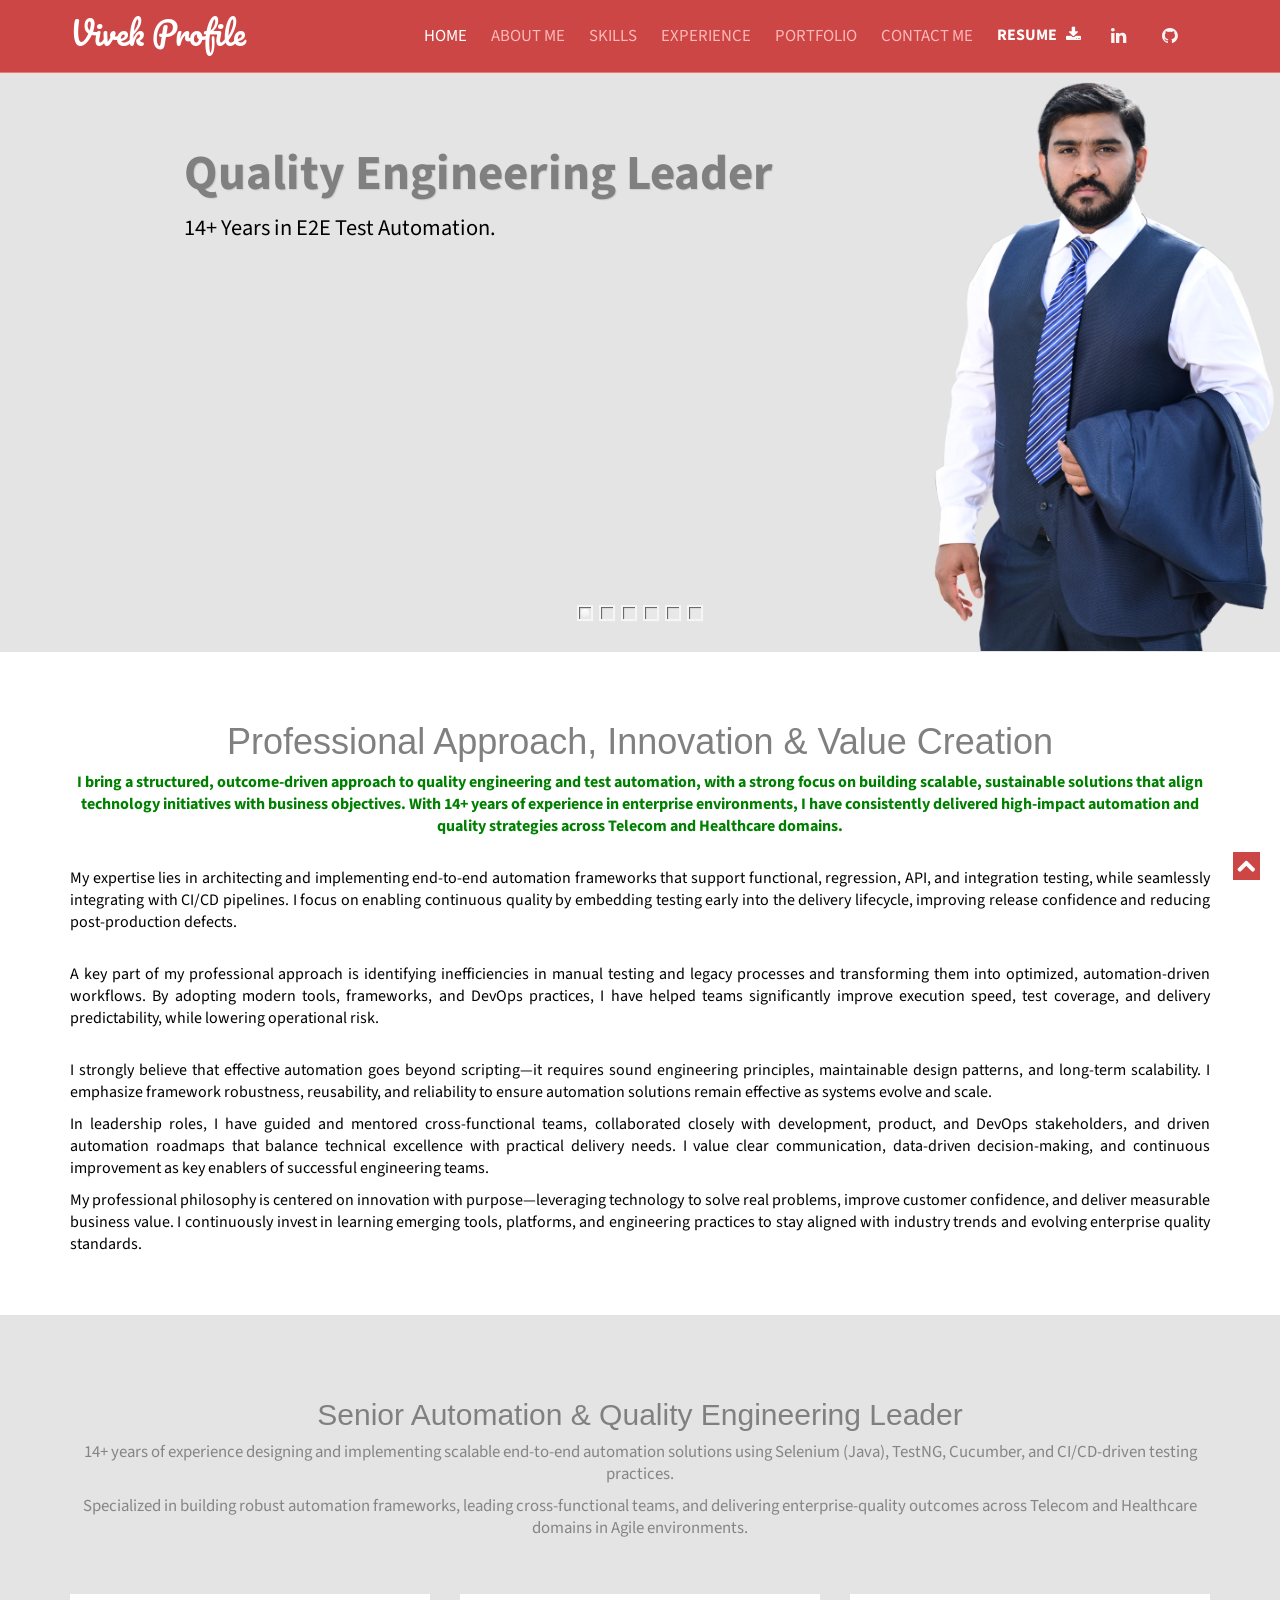
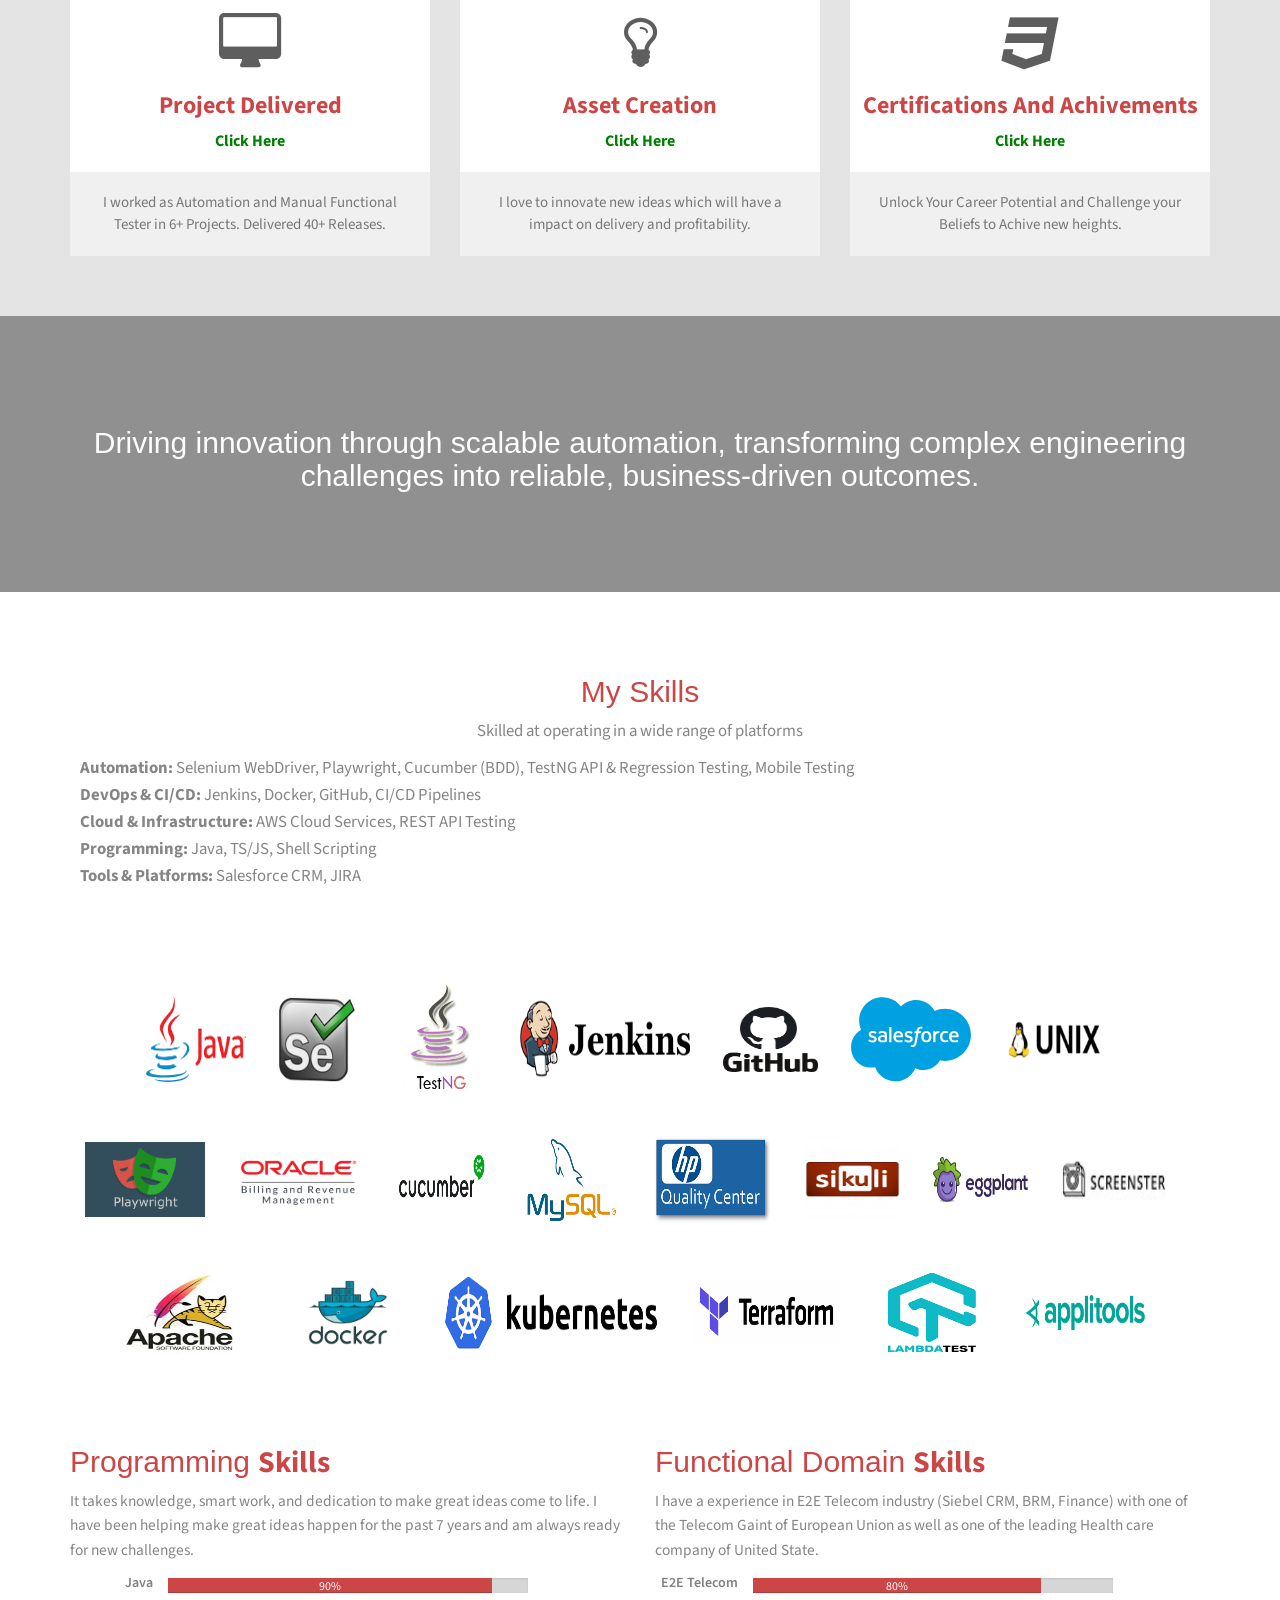
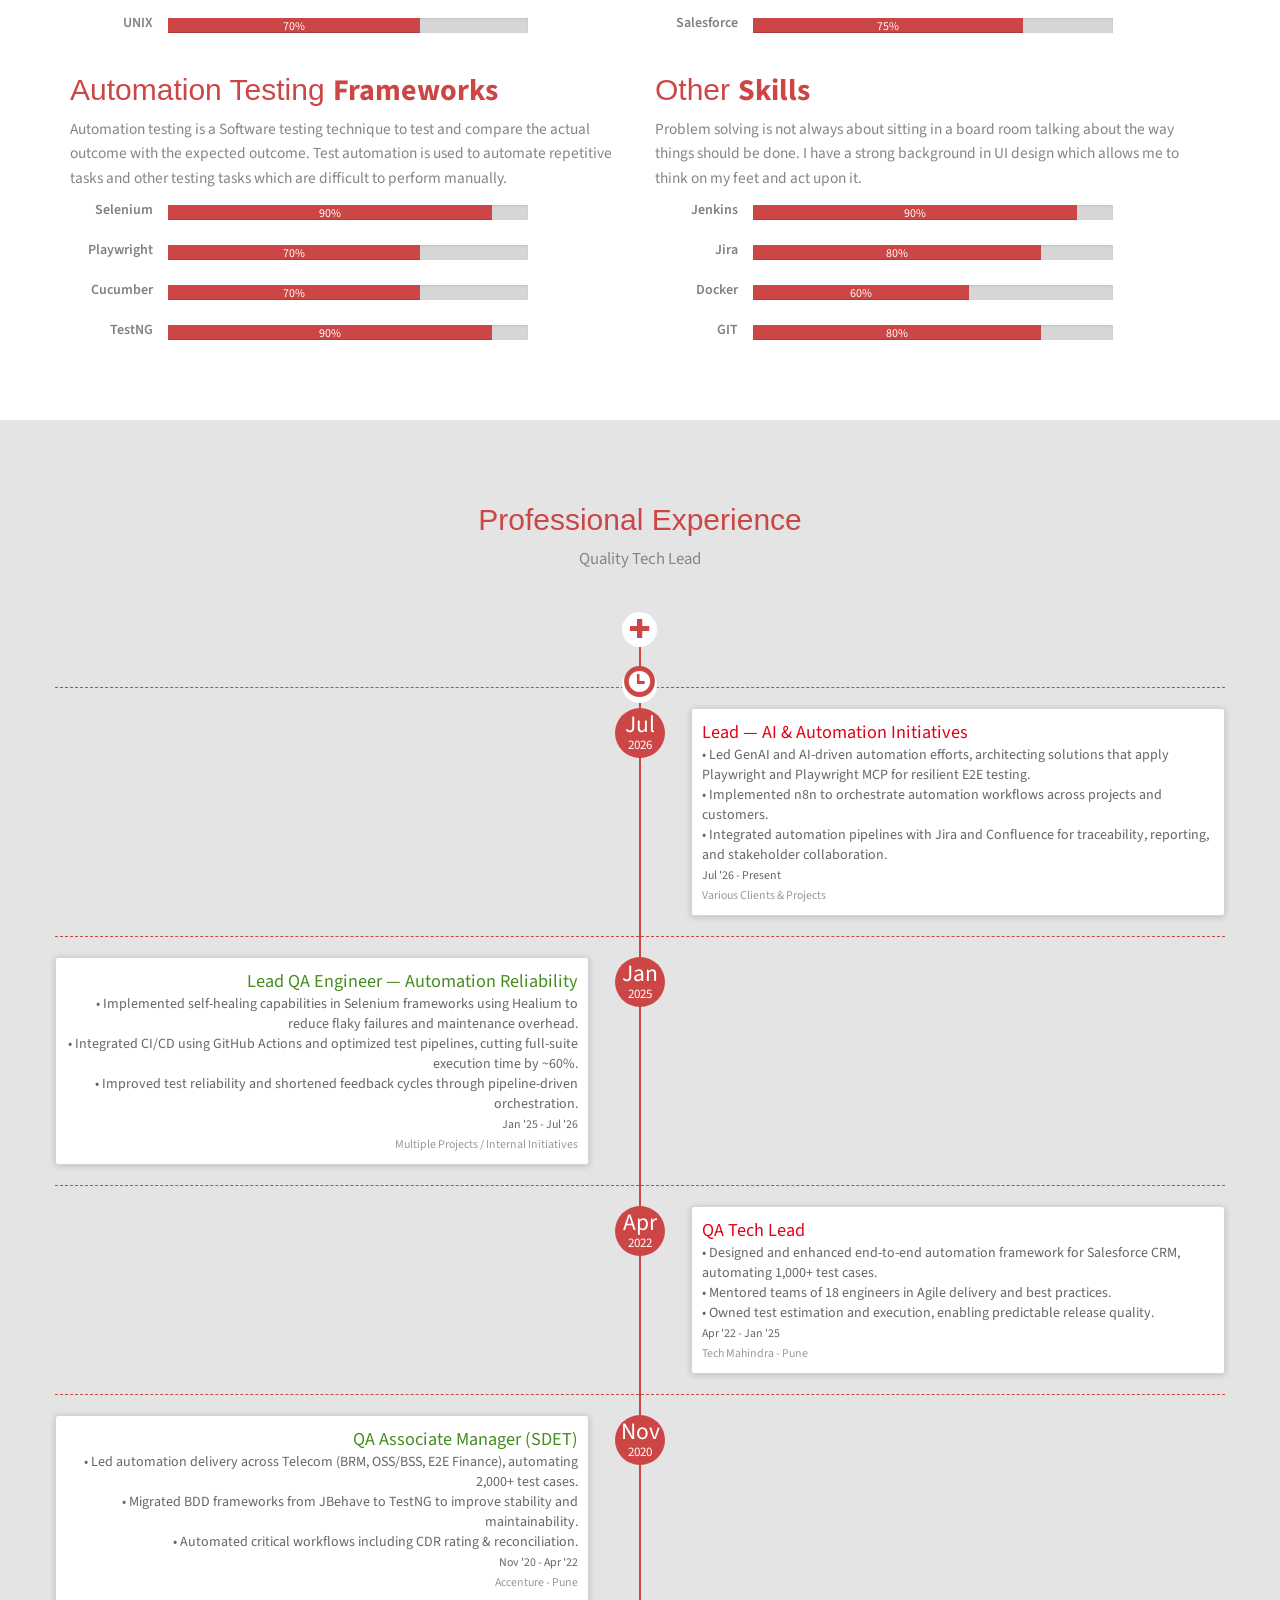
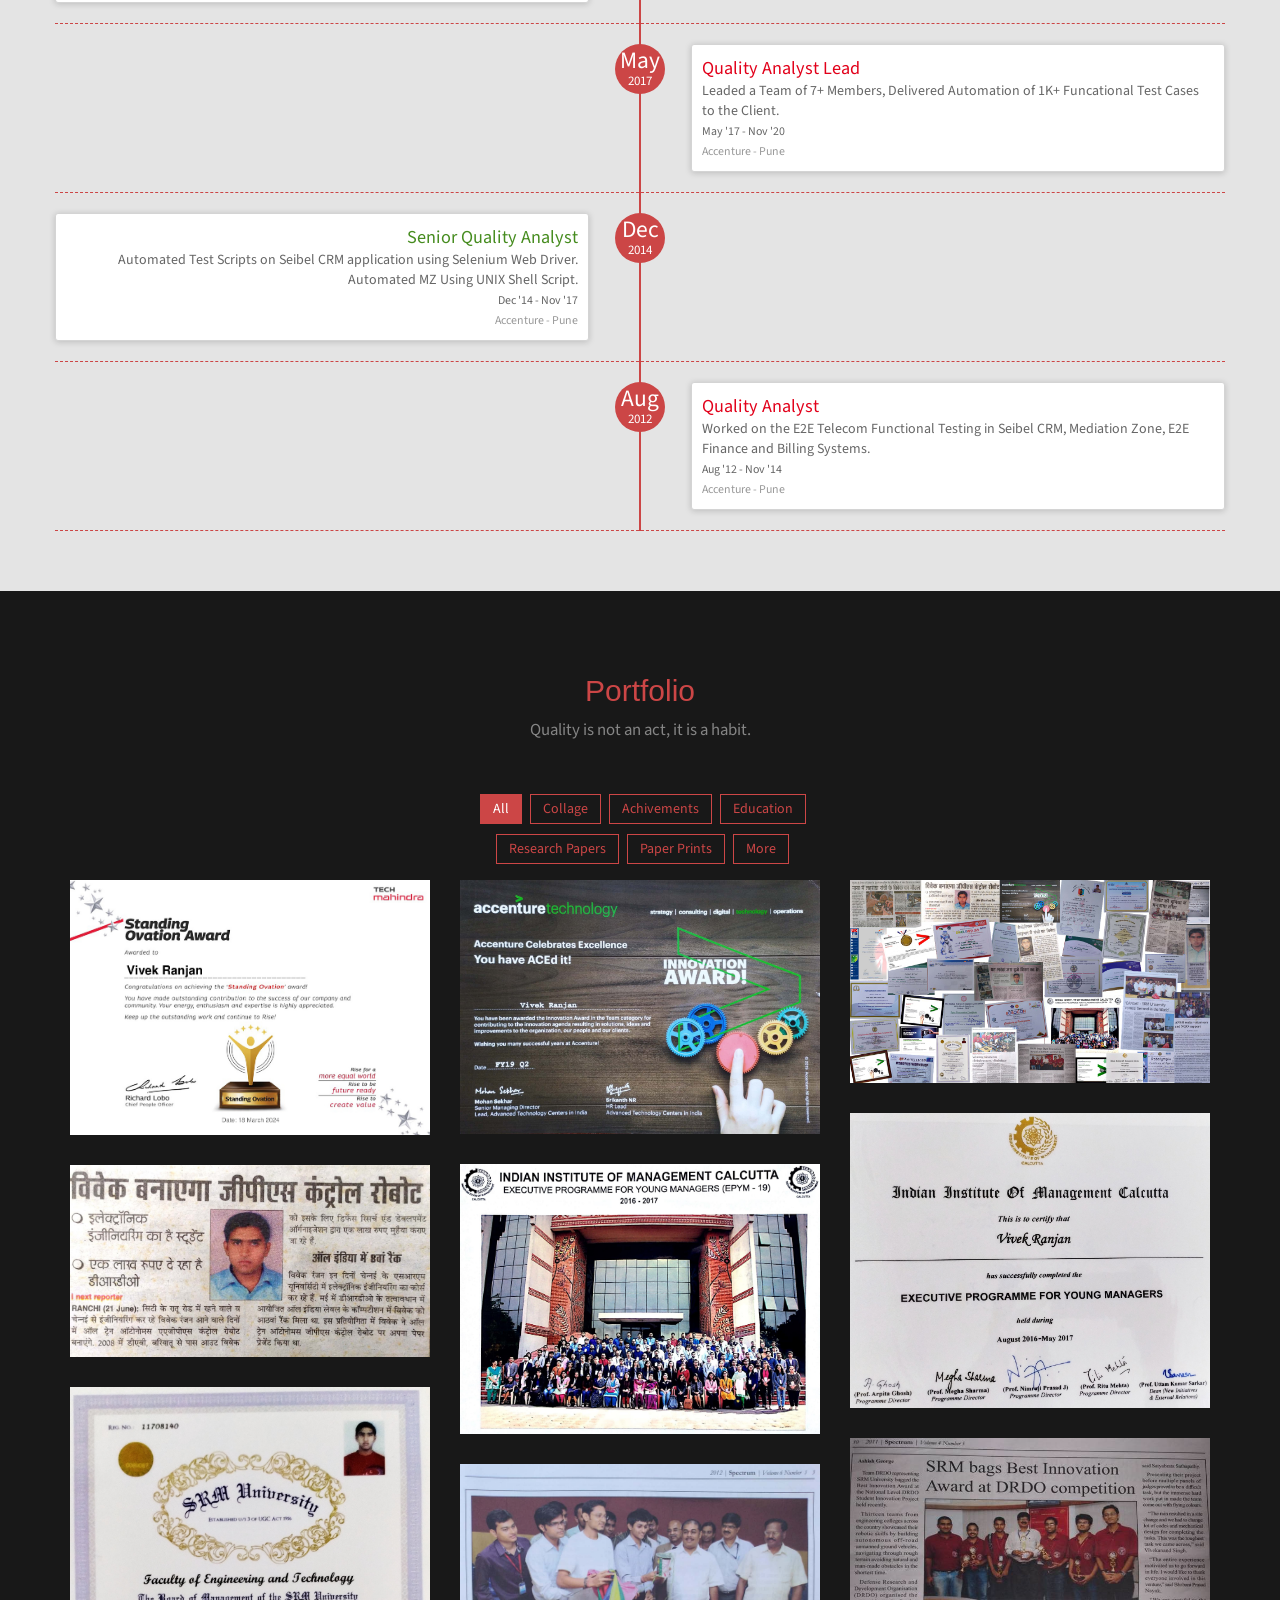
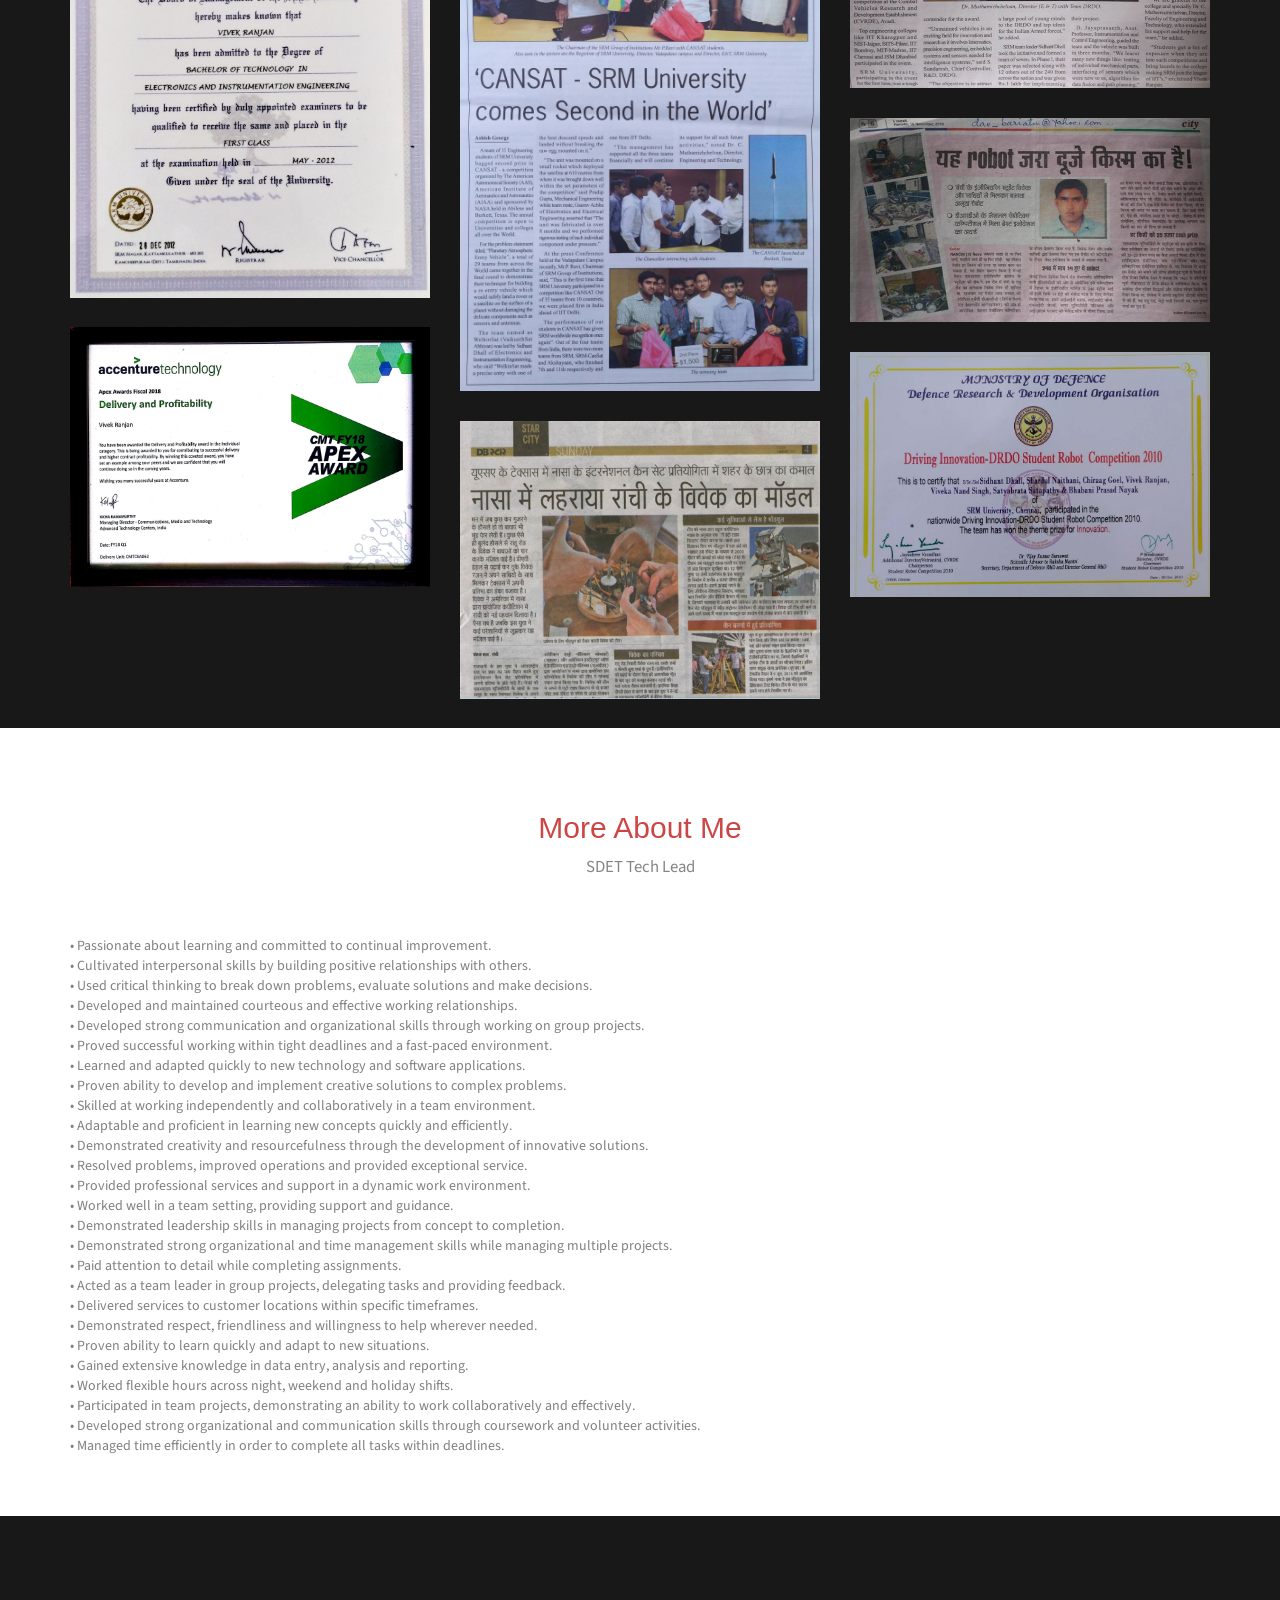
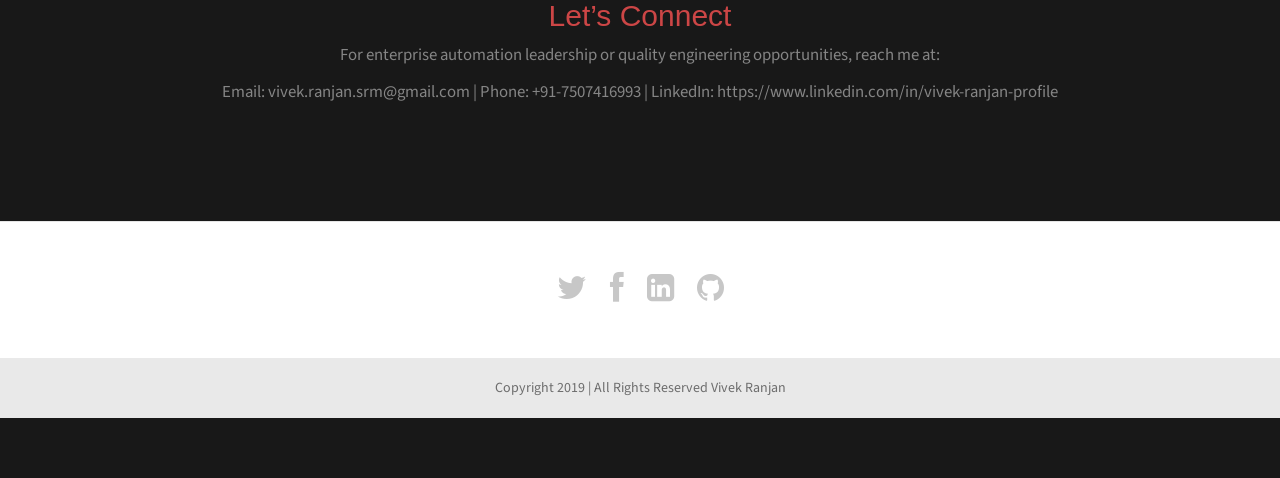
==== commit 9de5d8cd: "adding LInked and GITHUB URLS" ====
--- a/index.html
+++ b/index.html
@@ -59,8 +59,10 @@
                               <li><a href="#experience" class="scroll-link">Experience</a></li>
                               <li><a href="#portfolio" class="scroll-link">Portfolio</a></li>
                               <li><a href="#contactUs" class="scroll-link">Contact Me</a></li>
-                              <li><a href="Documents\Vivek_Ranjan_Resume_24072026.pdf" download class="scroll-link" target="_blank" style="font-size:16px;color:white"
-                                 ><strong>Resume &nbsp; </strong><i class="fa fa-download"></i></a></li>
+                                 <li class="pull-right nav-social"><a href="https://github.com/VIVEKSRM" target="_blank" class="github" title="GitHub"><i class="fa fa-github"></i></a></li>
+                                 <li class="pull-right nav-social"><a href="https://www.linkedin.com/in/vivek-ranjan-profile/" target="_blank" class="linkedin" title="LinkedIn"><i class="fa fa-linkedin"></i></a></li>
+                                 <li><a href="Documents/Vivek_Ranjan_Resume_24072026.pdf" download class="scroll-link" target="_blank" style="font-size:16px;color:white"
+                                    ><strong>Resume &nbsp; </strong><i class="fa fa-download"></i></a></li>
                            </ul>
                         </div>
                         <!--/.navbar-collapse-->
--- a/css/styles.css
+++ b/css/styles.css
@@ -265,6 +265,21 @@
 .navbar-inverse .navbar-nav > .active > a, .navbar-inverse .navbar-nav > .active > a:hover, .navbar-inverse .navbar-nav > .active > a:focus {
     color: #fff;
     background: none;
+}
+
+/* Top-nav social icons (small, non-intrusive) */
+.navbar-nav > li.nav-social { margin: 0 6px; display: inline-block; }
+.navbar-nav > li.nav-social a { display: inline-block; padding: 25px 10px; border-radius: 4px; color: rgba(255,255,255,0.95); font-size: 16px; line-height: normal; transition: color 160ms ease, background 160ms ease; }
+.navbar-nav > li.nav-social a .fa { font-size:18px; vertical-align: middle; }
+/* monochrome by default; reveal brand color on hover */
+.navbar-nav > li.nav-social a.linkedin { color: rgba(255,255,255,0.95); }
+.navbar-nav > li.nav-social a.github { color: rgba(255,255,255,0.95); }
+.navbar-nav > li.nav-social a:hover { background: rgba(255,255,255,0.06); text-decoration: none; }
+.navbar-nav > li.nav-social a.linkedin:hover { color: #0A66C2; }
+.navbar-nav > li.nav-social a.github:hover { color: #24292e; }
+@media (max-width: 767px) {
+    .navbar-nav > li.nav-social { float: none; display: block; margin: 0; }
+    .navbar-nav > li.nav-social a { padding: 10px 15px; line-height: normal; height:auto; }
 }
 
 .navbar-nav > li:hover > a {
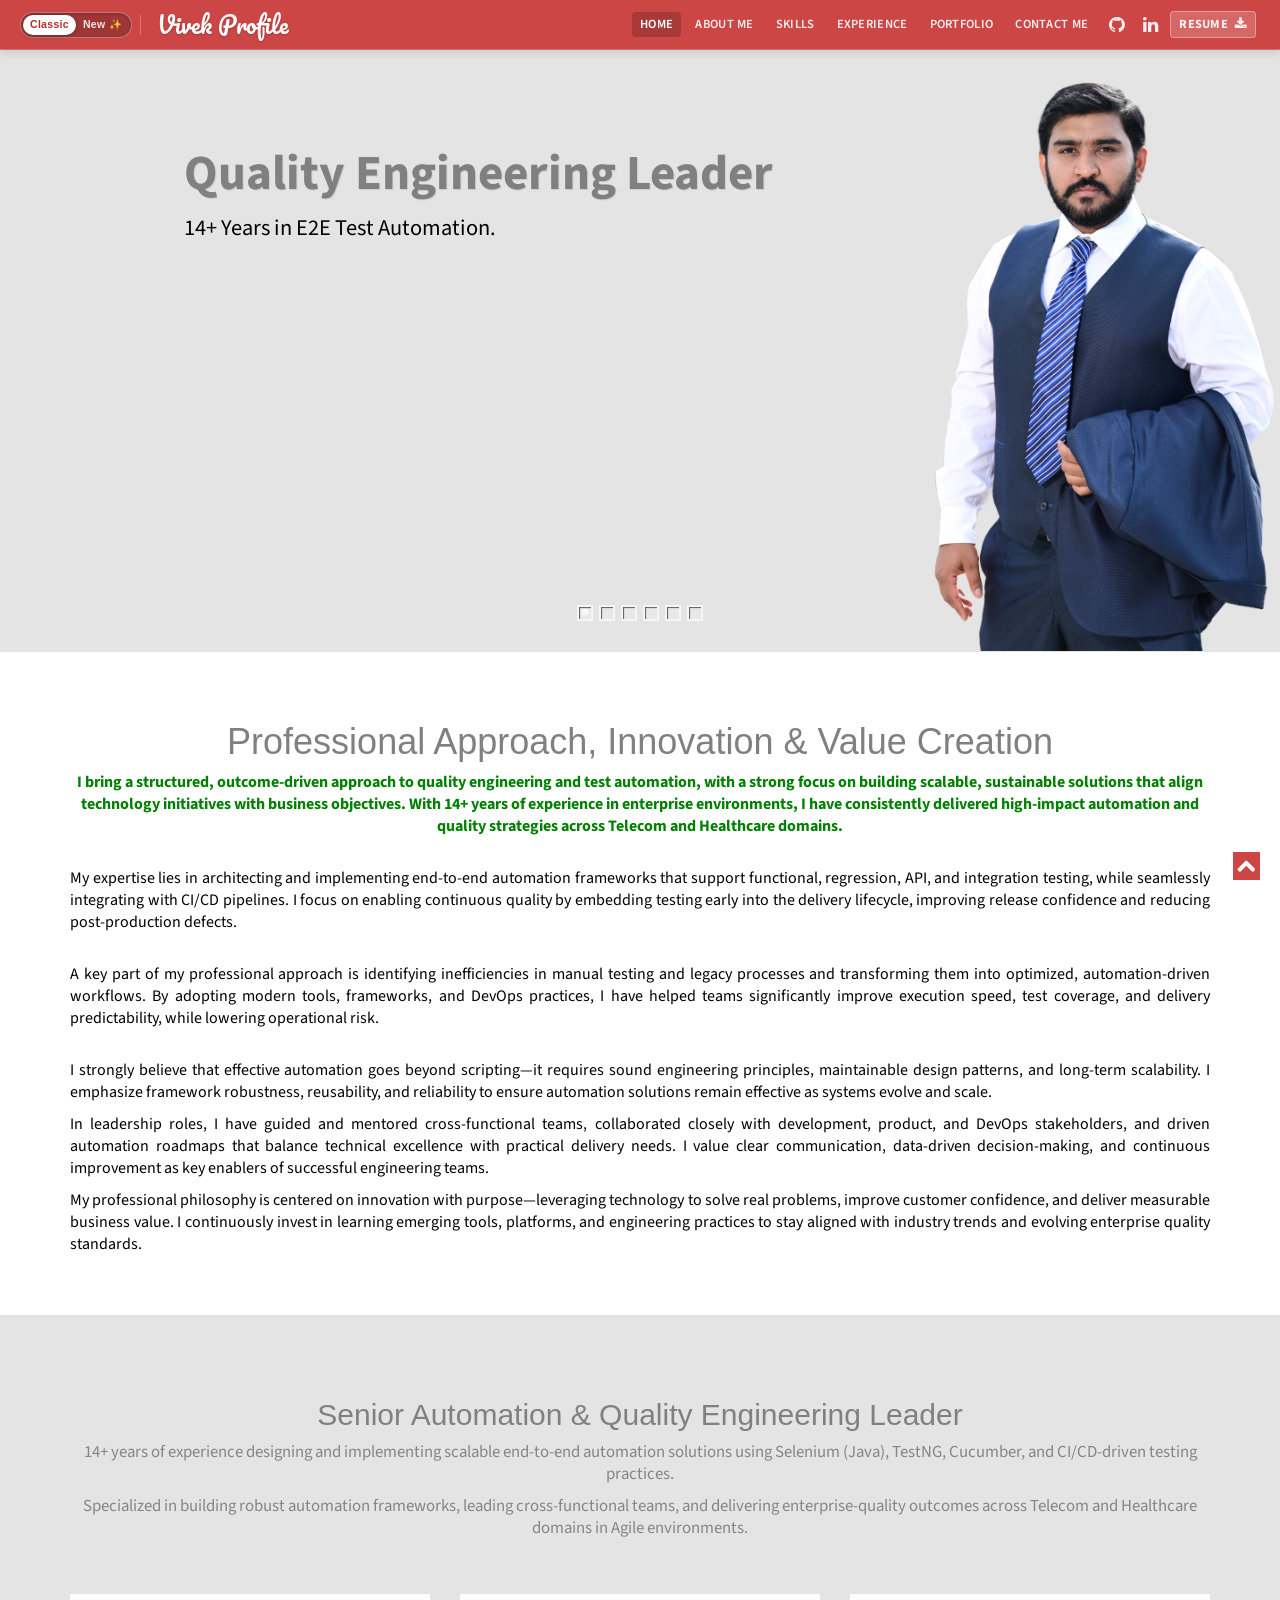
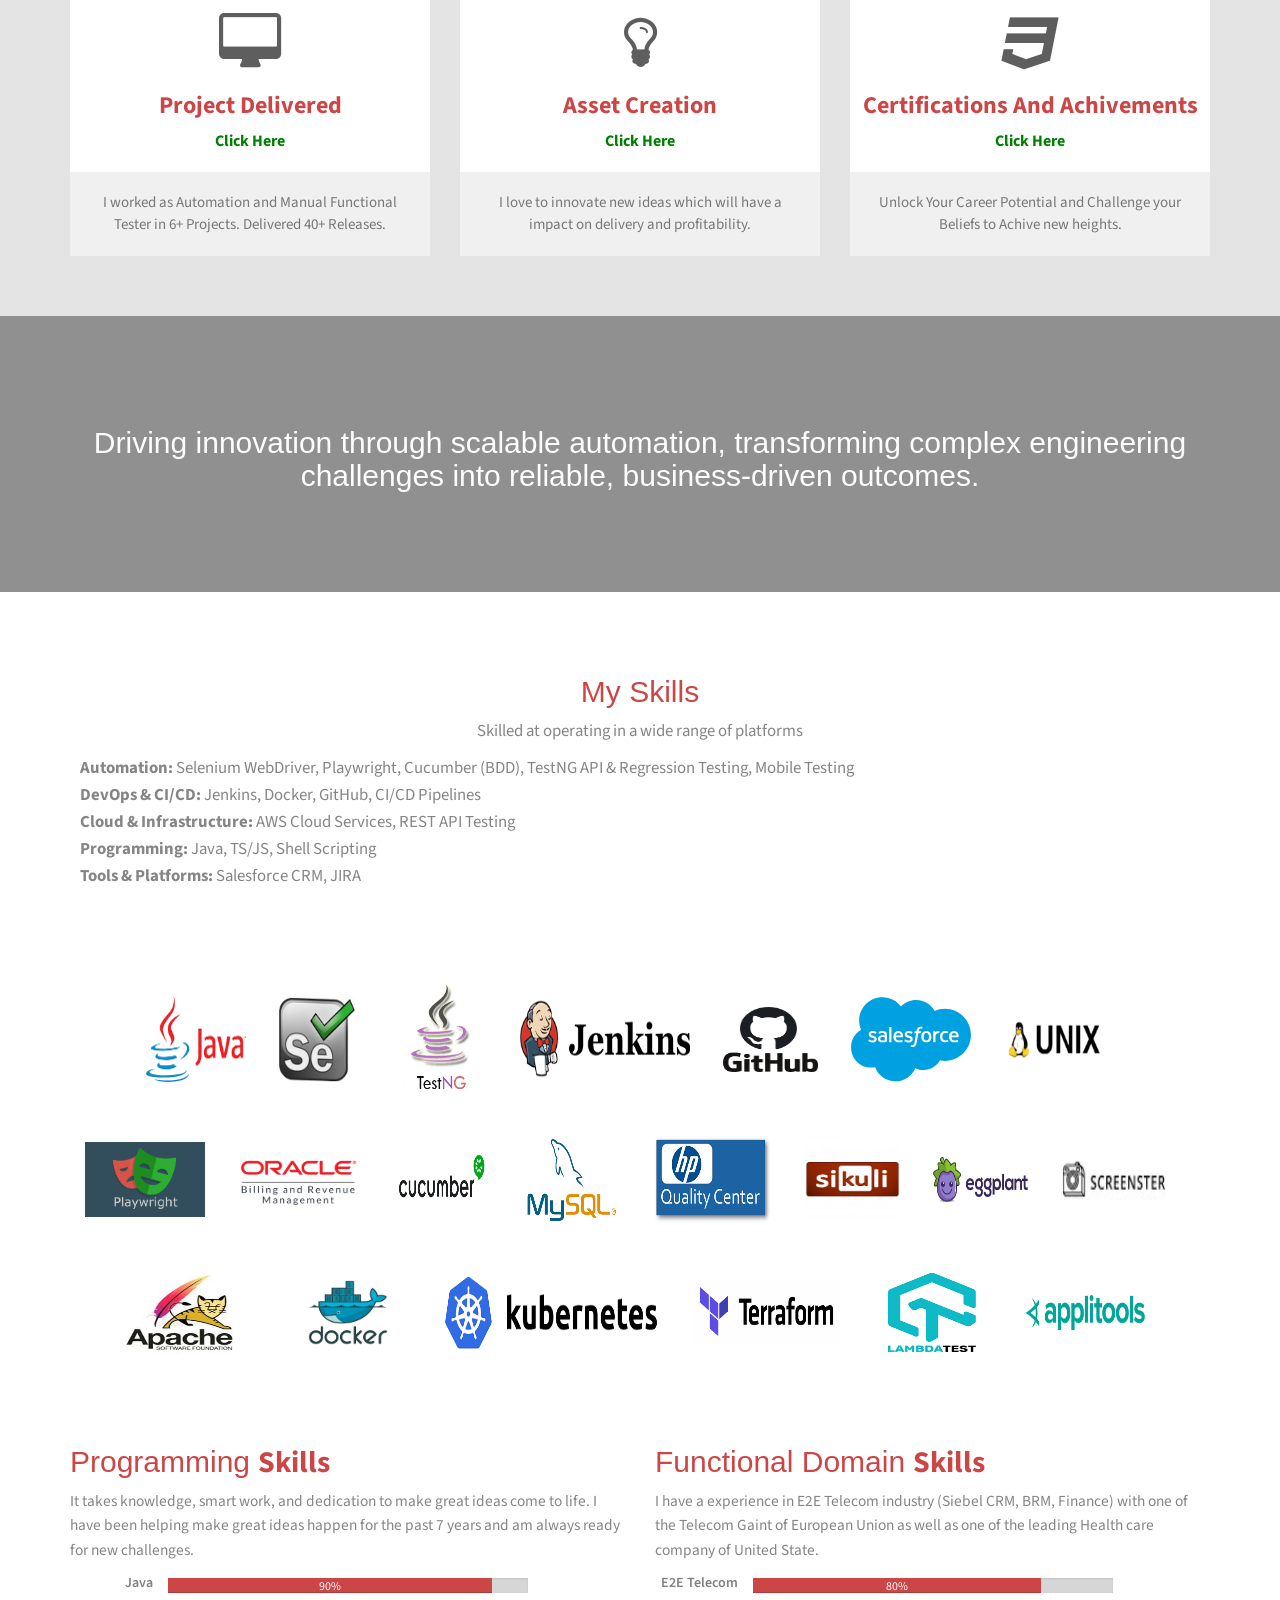
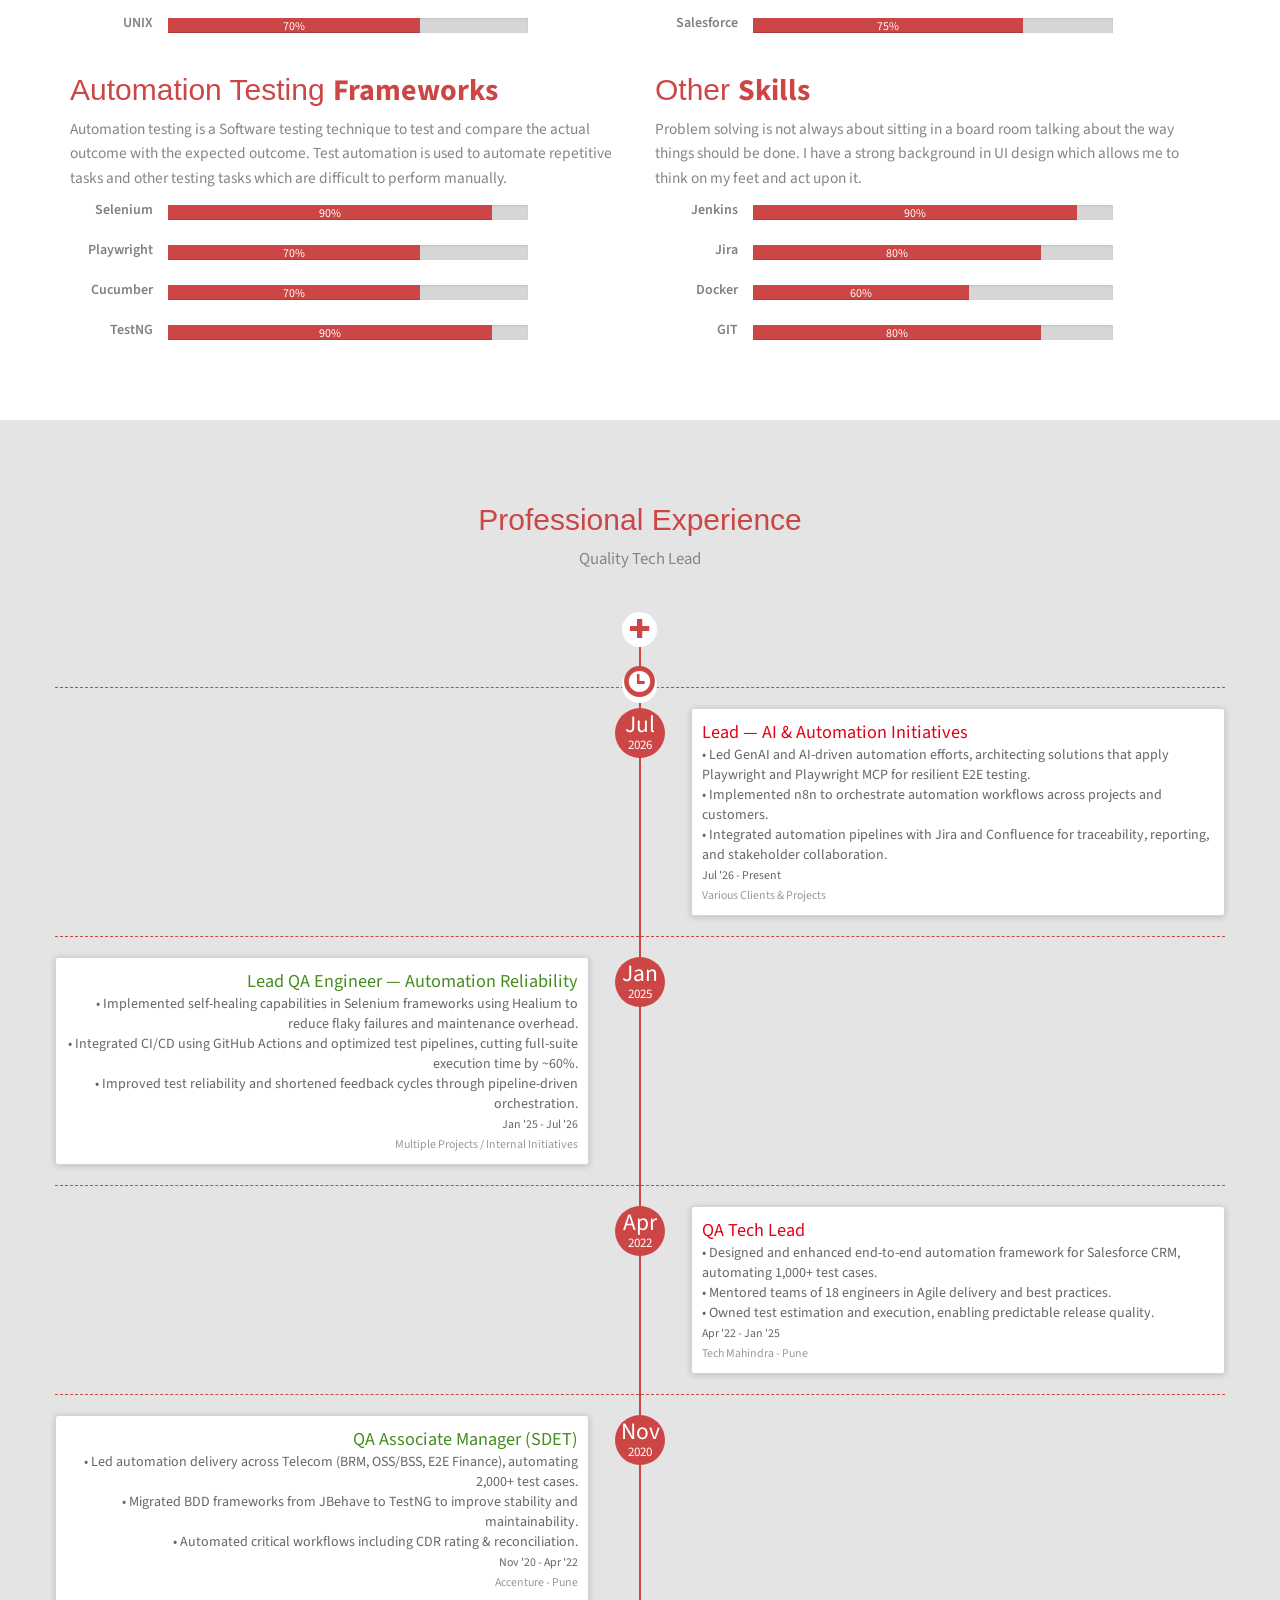
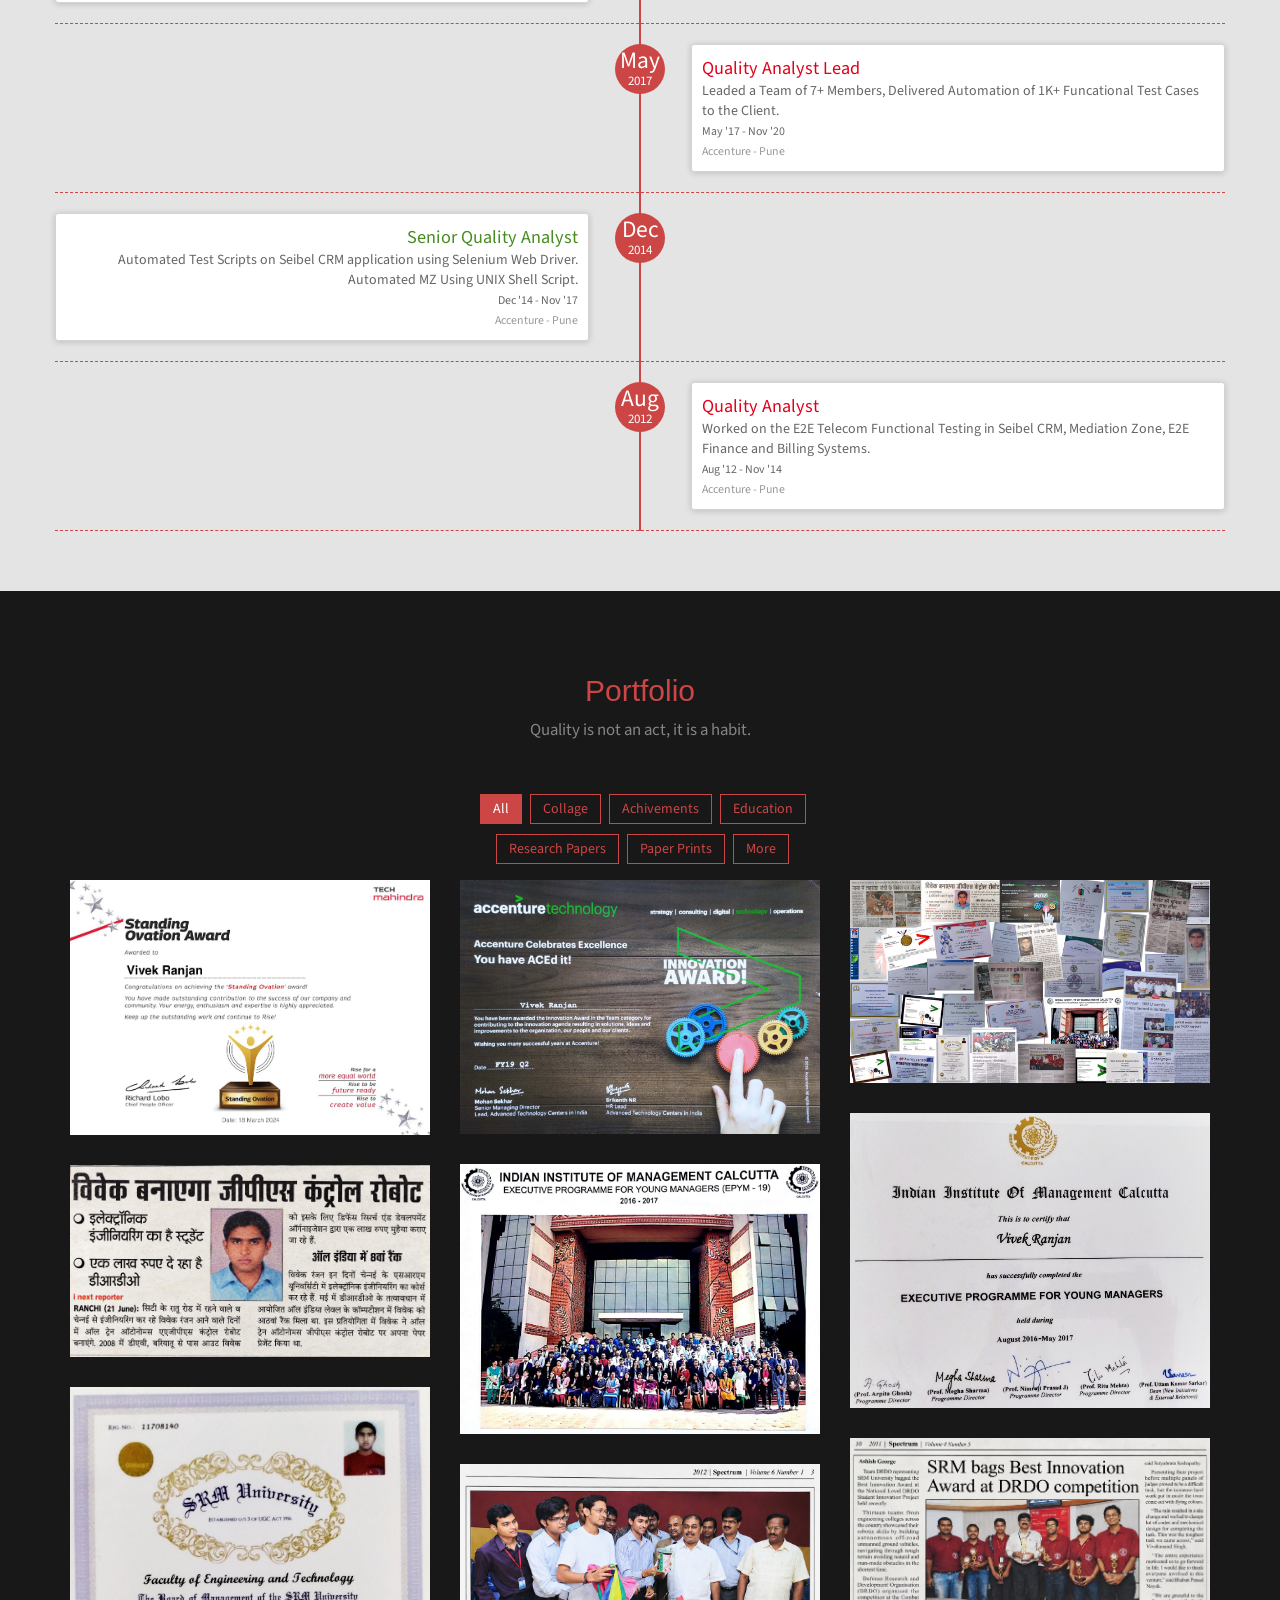
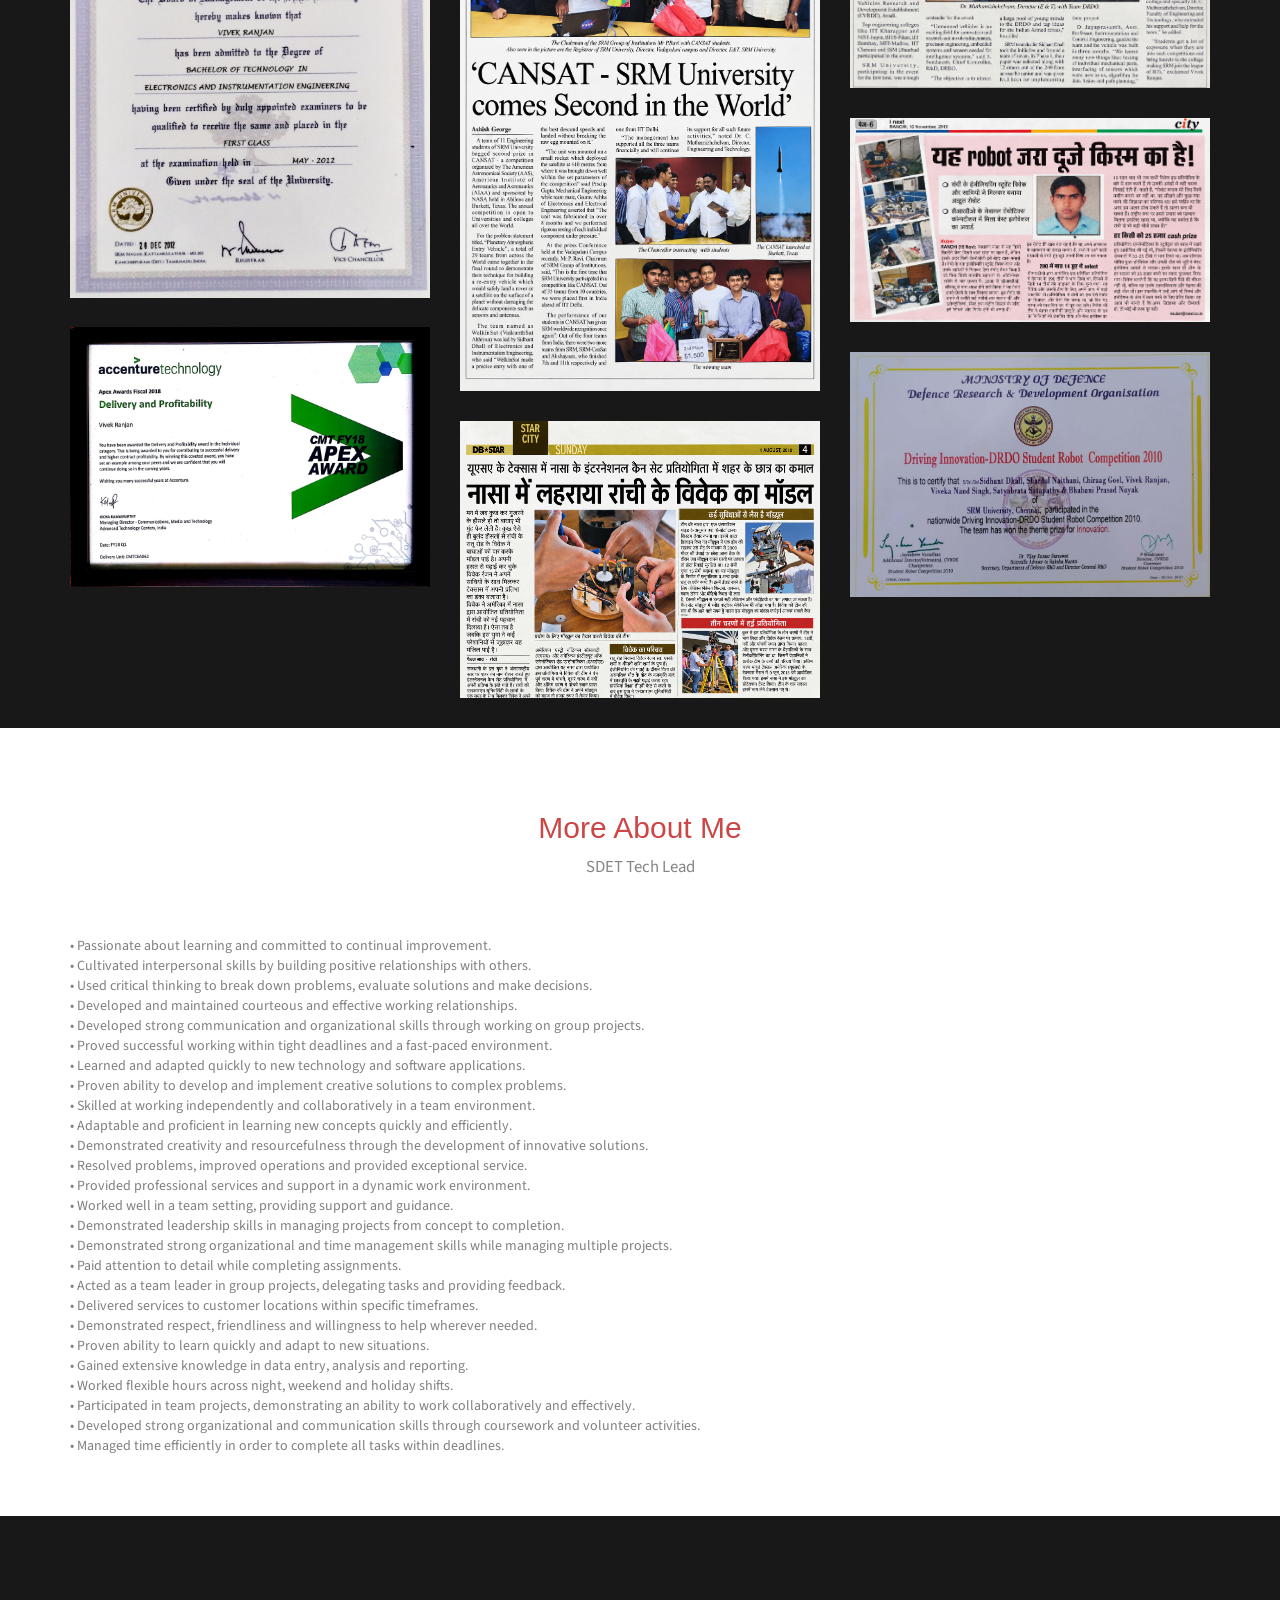
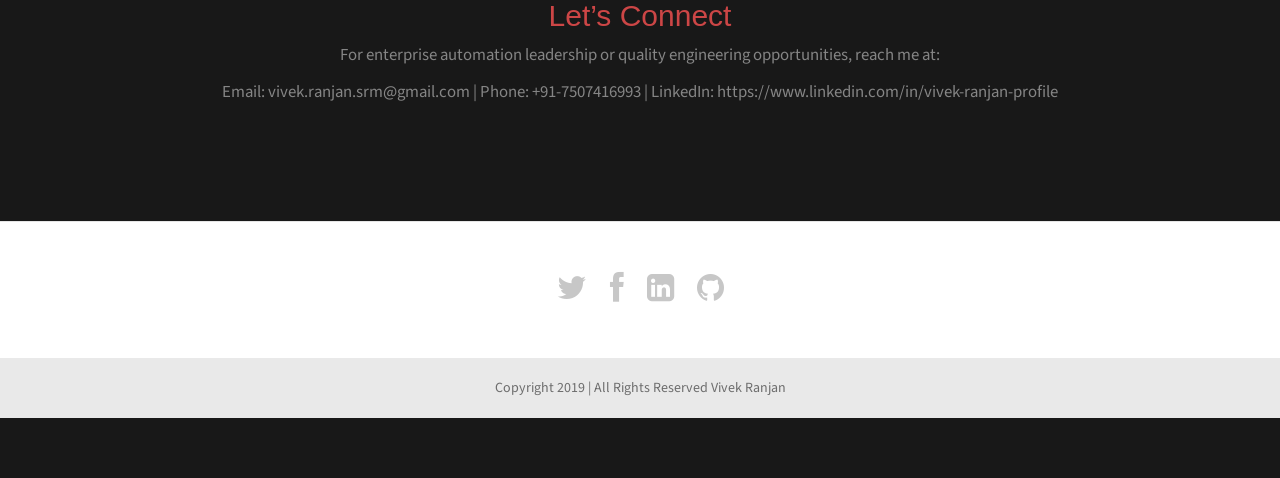
==== commit 589bc93c: "Enhance index.html and profile.html header, styling, and asset integration" ====
--- a/index.html
+++ b/index.html
@@ -36,19 +36,306 @@
                <link rel="stylesheet" href="css/styles.css" />
                <!-- Font Awesome -->
                <link href="font/css/font-awesome.min.css" rel="stylesheet">
+               <style>
+                   /* ═══════════════════════════════════════════════
+                      PREMIUM COMPACT HEADER & PERFECT VERTICAL ALIGNMENT
+                      ═══════════════════════════════════════════════ */
+                   .header {
+                      padding: 0 !important;
+                      height: 50px !important;
+                      min-height: 50px !important;
+                      background: #CC4646 !important;
+                      border-bottom: 1px solid rgba(255, 255, 255, 0.22) !important;
+                      box-shadow: 0 2px 10px rgba(0, 0, 0, 0.15) !important;
+                      display: flex;
+                      align-items: center;
+                   }
+                   .header .container {
+                      width: min(1360px, calc(100% - 40px)) !important;
+                      max-width: 1360px !important;
+                      margin: 0 auto !important;
+                      height: 100% !important;
+                      display: flex !important;
+                      align-items: center !important;
+                      justify-content: space-between !important;
+                      padding: 0 !important;
+                   }
+                   .header .navbar {
+                      height: 100% !important;
+                      min-height: 50px !important;
+                      margin: 0 !important;
+                      border: 0 !important;
+                      width: 100% !important;
+                      display: flex !important;
+                      align-items: center !important;
+                      justify-content: space-between !important;
+                      background: transparent !important;
+                   }
+                   .header .navbar-header {
+                      display: flex !important;
+                      align-items: center !important;
+                      flex-shrink: 0 !important;
+                      float: none !important;
+                      height: 100% !important;
+                      margin: 0 !important;
+                   }
+                   .header .navbar-brand {
+                      display: inline-flex !important;
+                      align-items: center !important;
+                      float: none !important;
+                      margin: 0 !important;
+                      padding: 0 4px !important;
+                      height: auto !important;
+                      font-size: 23px !important;
+                      line-height: 1 !important;
+                   }
+                   .header .navbar-brand b {
+                      font-family: 'Pacifico', cursive !important;
+                      color: #ffffff !important;
+                      font-weight: 400 !important;
+                      text-shadow: 0 1px 2px rgba(0, 0, 0, 0.2);
+                   }
+
+                   /* Subtle separator between Switcher and Brand */
+                   .header-divider {
+                      display: inline-block;
+                      width: 1px;
+                      height: 20px;
+                      background: rgba(255, 255, 255, 0.28);
+                      margin: 0 12px 0 8px;
+                      flex-shrink: 0;
+                   }
+
+                   /* Segmented Version Switcher */
+                   .header-version-switch.index-switch {
+                      position: relative;
+                      display: inline-flex;
+                      align-items: center;
+                      margin: 0 !important;
+                      padding: 0;
+                      cursor: pointer;
+                      user-select: none;
+                      float: none !important;
+                      flex-shrink: 0;
+                   }
+                   .header-version-switch.index-switch input {
+                      position: absolute;
+                      opacity: 0;
+                      width: 0;
+                      height: 0;
+                   }
+                   .header-version-switch.index-switch .hvs-track {
+                      position: relative;
+                      display: inline-flex;
+                      align-items: center;
+                      height: 26px;
+                      padding: 2px;
+                      border-radius: 20px;
+                      background: rgba(0, 0, 0, 0.22);
+                      border: 1px solid rgba(255, 255, 255, 0.35);
+                      box-shadow: inset 0 1px 3px rgba(0, 0, 0, 0.25);
+                      transition: all .25s ease;
+                   }
+                   .header-version-switch.index-switch:hover .hvs-track {
+                      background: rgba(0, 0, 0, 0.35);
+                      border-color: rgba(255, 255, 255, 0.6);
+                   }
+                   .header-version-switch.index-switch .hvs-opt {
+                      position: relative;
+                      z-index: 2;
+                      display: inline-flex;
+                      align-items: center;
+                      justify-content: center;
+                      min-width: 52px;
+                      height: 22px;
+                      padding: 0 7px;
+                      font-family: -apple-system, BlinkMacSystemFont, "Segoe UI", Roboto, "Helvetica Neue", Arial, sans-serif;
+                      font-size: 10.5px;
+                      font-weight: 700;
+                      letter-spacing: 0.3px;
+                      line-height: 1;
+                      color: rgba(255, 255, 255, 0.88);
+                      transition: color .25s ease;
+                   }
+                   .header-version-switch.index-switch .hvs-thumb {
+                      position: absolute;
+                      top: 2px;
+                      bottom: 2px;
+                      left: 2px;
+                      width: calc(50% - 2px);
+                      border-radius: 16px;
+                      background: #ffffff;
+                      box-shadow: 0 1px 4px rgba(0, 0, 0, 0.3);
+                      transition: transform .25s cubic-bezier(.2, .8, .2, 1);
+                   }
+                   .header-version-switch.index-switch input:not(:checked) ~ .hvs-track .hvs-thumb {
+                      transform: translateX(0);
+                   }
+                   .header-version-switch.index-switch input:not(:checked) ~ .hvs-track .hvs-classic {
+                      color: #b82b2b;
+                      font-weight: 800;
+                   }
+                   .header-version-switch.index-switch input:not(:checked) ~ .hvs-track .hvs-new {
+                      color: rgba(255, 255, 255, 0.88);
+                   }
+                   .header-version-switch.index-switch input:checked ~ .hvs-track .hvs-thumb {
+                      transform: translateX(100%);
+                      background: #2589b9;
+                   }
+                   .header-version-switch.index-switch input:checked ~ .hvs-track .hvs-new {
+                      color: #ffffff;
+                      font-weight: 800;
+                   }
+                   .header-version-switch.index-switch input:checked ~ .hvs-track .hvs-classic {
+                      color: rgba(255, 255, 255, 0.88);
+                   }
+
+                   /* Navbar Collapse & Nav Links */
+                   @media (min-width: 768px) {
+                      .header #main-nav.navbar-collapse {
+                         display: flex !important;
+                         align-items: center !important;
+                         justify-content: flex-end !important;
+                         flex: 1 !important;
+                         margin-left: auto !important;
+                         float: none !important;
+                         height: 100% !important;
+                         padding: 0 !important;
+                      }
+                      .header .navbar-nav {
+                         display: flex !important;
+                         align-items: center !important;
+                         float: none !important;
+                         margin: 0 0 0 auto !important;
+                         gap: 2px !important;
+                      }
+                      .header .navbar-nav > li {
+                         float: none !important;
+                         display: inline-flex !important;
+                         align-items: center !important;
+                         margin: 0 !important;
+                      }
+                      .header .navbar-nav > li > a {
+                         display: inline-flex !important;
+                         align-items: center !important;
+                         margin: 0 2px !important;
+                         padding: 5px 8px !important;
+                         font-size: 12.5px !important;
+                         font-weight: 600 !important;
+                         line-height: 1.2 !important;
+                         color: rgba(255, 255, 255, 0.9) !important;
+                         letter-spacing: 0.3px !important;
+                         border-radius: 4px !important;
+                         transition: background .2s, color .2s !important;
+                      }
+                      .header .navbar-nav > li.active > a,
+                      .header .navbar-nav > li > a:hover {
+                         color: #ffffff !important;
+                         background: rgba(0, 0, 0, 0.18) !important;
+                      }
+                      .header .nav-resume-btn {
+                         background: rgba(255, 255, 255, 0.18) !important;
+                         border: 1px solid rgba(255, 255, 255, 0.35) !important;
+                         padding: 4px 10px !important;
+                         font-weight: 700 !important;
+                      }
+                      .header .nav-resume-btn:hover {
+                         background: rgba(255, 255, 255, 0.28) !important;
+                      }
+                      .header .nav-social {
+                         display: inline-flex !important;
+                         align-items: center !important;
+                         margin: 0 1px !important;
+                      }
+                      .header .nav-social a {
+                         display: inline-flex !important;
+                         align-items: center !important;
+                         justify-content: center !important;
+                         width: 28px !important;
+                         height: 28px !important;
+                         padding: 0 !important;
+                         margin: 0 1px !important;
+                         border-radius: 50% !important;
+                         color: #ffffff !important;
+                         font-size: 15px !important;
+                      }
+                      .header .nav-social a:hover {
+                         background: rgba(255, 255, 255, 0.2) !important;
+                      }
+                   }
+
+                   /* Mobile responsive */
+                   @media (max-width: 767px) {
+                      .header {
+                         height: 48px !important;
+                         min-height: 48px !important;
+                      }
+                      .header .container {
+                         padding: 0 10px !important;
+                      }
+                      .header-divider {
+                         margin: 0 6px 0 4px;
+                         height: 18px;
+                      }
+                      .header-version-switch.index-switch .hvs-track {
+                         height: 24px;
+                      }
+                      .header-version-switch.index-switch .hvs-opt {
+                         min-width: 44px;
+                         height: 20px;
+                         font-size: 9.5px;
+                         padding: 0 4px;
+                      }
+                      .header .navbar-brand {
+                         font-size: 18px !important;
+                      }
+                      .navbar-inverse .navbar-toggle {
+                         margin: 0 0 0 auto !important;
+                         padding: 6px 8px !important;
+                         border-radius: 4px !important;
+                         border: 1px solid rgba(255, 255, 255, 0.3) !important;
+                         background: rgba(0, 0, 0, 0.15) !important;
+                      }
+                      .header #main-nav.navbar-collapse {
+                         position: absolute;
+                         top: 48px;
+                         left: 0;
+                         right: 0;
+                         background: #b52b2b;
+                         padding: 10px 15px !important;
+                         border-top: 1px solid rgba(255, 255, 255, 0.2);
+                         box-shadow: 0 10px 25px rgba(0, 0, 0, 0.25);
+                      }
+                      .header .navbar-nav > li > a {
+                         padding: 8px 12px !important;
+                         font-size: 14px !important;
+                         color: #fff !important;
+                      }
+                   }
+                </style>
             </head>
             <body>
                <header class="header">
                   <div class="container">
                      <nav class="navbar navbar-inverse" role="navigation">
                         <div class="navbar-header">
+                           <!-- Extreme Left Segmented Version Switcher -->
+                           <label class="header-version-switch index-switch" title="Switch to New Profile page">
+                              <input type="checkbox" id="profileToggle" onchange="if(this.checked){window.location.href='profile.html';}" aria-label="Toggle profile page version">
+                              <span class="hvs-track">
+                                 <span class="hvs-opt hvs-classic active">Classic</span>
+                                 <span class="hvs-thumb"></span>
+                                 <span class="hvs-opt hvs-new">New ✨</span>
+                              </span>
+                           </label>
+                           <span class="header-divider"></span>
+                           <a href="#" class="navbar-brand scroll-top logo"><b>Vivek Profile</b></a>
                            <button type="button" id="nav-toggle" class="navbar-toggle" data-toggle="collapse" data-target="#main-nav">
                            <span class="sr-only">Toggle navigation</span>
                            <span class="icon-bar"></span>
                            <span class="icon-bar"></span>
                            <span class="icon-bar"></span>
                            </button>
-                           <a href="#" class="navbar-brand scroll-top logo"><b>Vivek Profile</b></a>
                         </div>
                         <!--/.navbar-header-->
                         <div id="main-nav" class="collapse navbar-collapse">
@@ -61,7 +348,7 @@
                               <li><a href="#contactUs" class="scroll-link">Contact Me</a></li>
                                  <li class="pull-right nav-social"><a href="https://github.com/VIVEKSRM" target="_blank" class="github" title="GitHub"><i class="fa fa-github"></i></a></li>
                                  <li class="pull-right nav-social"><a href="https://www.linkedin.com/in/vivek-ranjan-profile/" target="_blank" class="linkedin" title="LinkedIn"><i class="fa fa-linkedin"></i></a></li>
-                                 <li><a href="Documents/Vivek_Ranjan_Resume_24072026.pdf" download class="scroll-link" target="_blank" style="font-size:16px;color:white"
+                                 <li><a href="Documents/Vivek_Ranjan_Resume_24072026.pdf" download class="scroll-link nav-resume-btn" target="_blank"
                                     ><strong>Resume &nbsp; </strong><i class="fa fa-download"></i></a></li>
                            </ul>
                         </div>
@@ -907,6 +1194,21 @@
                <script src="js/jquery.cslider.js" type="text/javascript"></script>
                <script src="js/custom.js" type="text/javascript"></script>
                <script src="js/owl-carousel/owl.carousel.js"></script>
+               <script>
+                  // Close mobile navbar when clicking outside or on any navigation link
+                  $(document).on('click', function(e) {
+                     var $nav = $('#main-nav');
+                     var $toggle = $('#nav-toggle');
+                     if ($nav.hasClass('in') && !$nav.is(e.target) && $nav.has(e.target).length === 0 && !$toggle.is(e.target) && $toggle.has(e.target).length === 0) {
+                        $nav.collapse('hide');
+                     }
+                  });
+                  $('#mainNav a').on('click', function() {
+                     if ($(window).width() < 768) {
+                        $('#main-nav').collapse('hide');
+                     }
+                  });
+               </script>
             </body>
          </html>
 
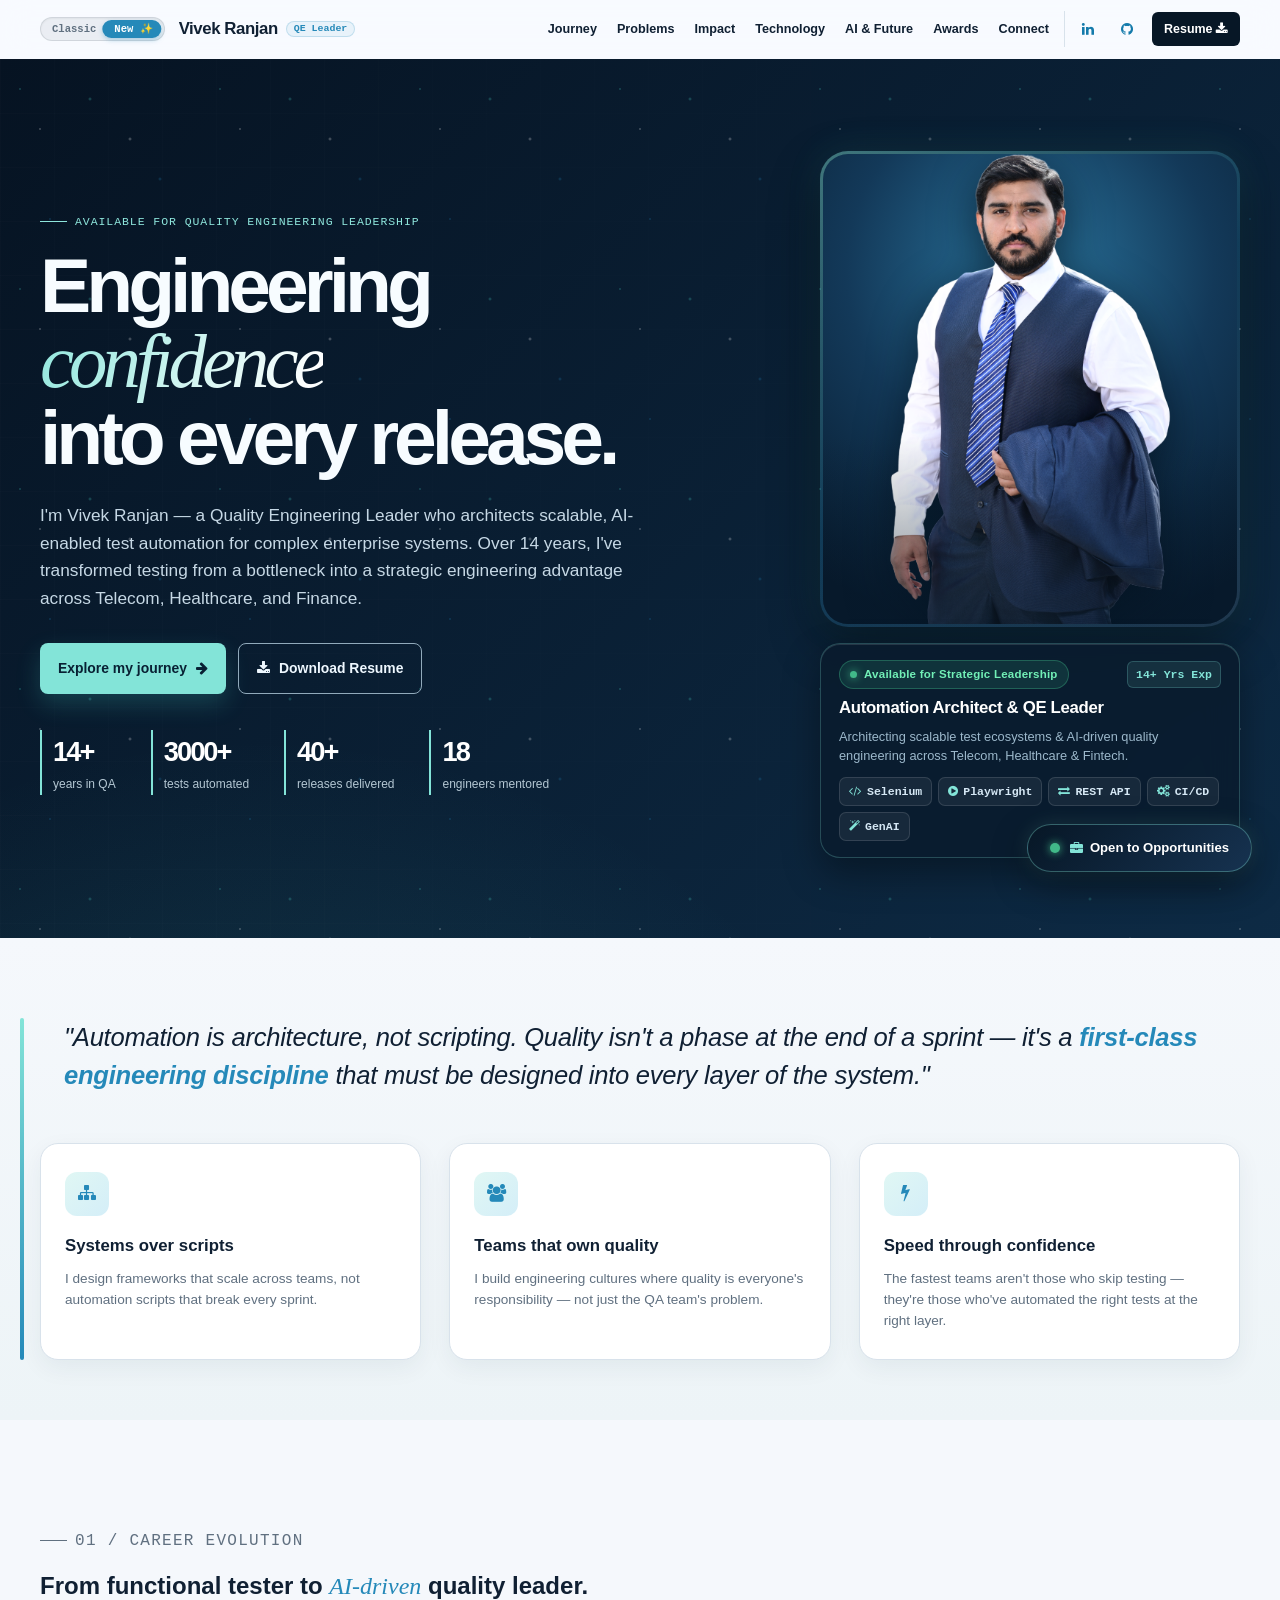
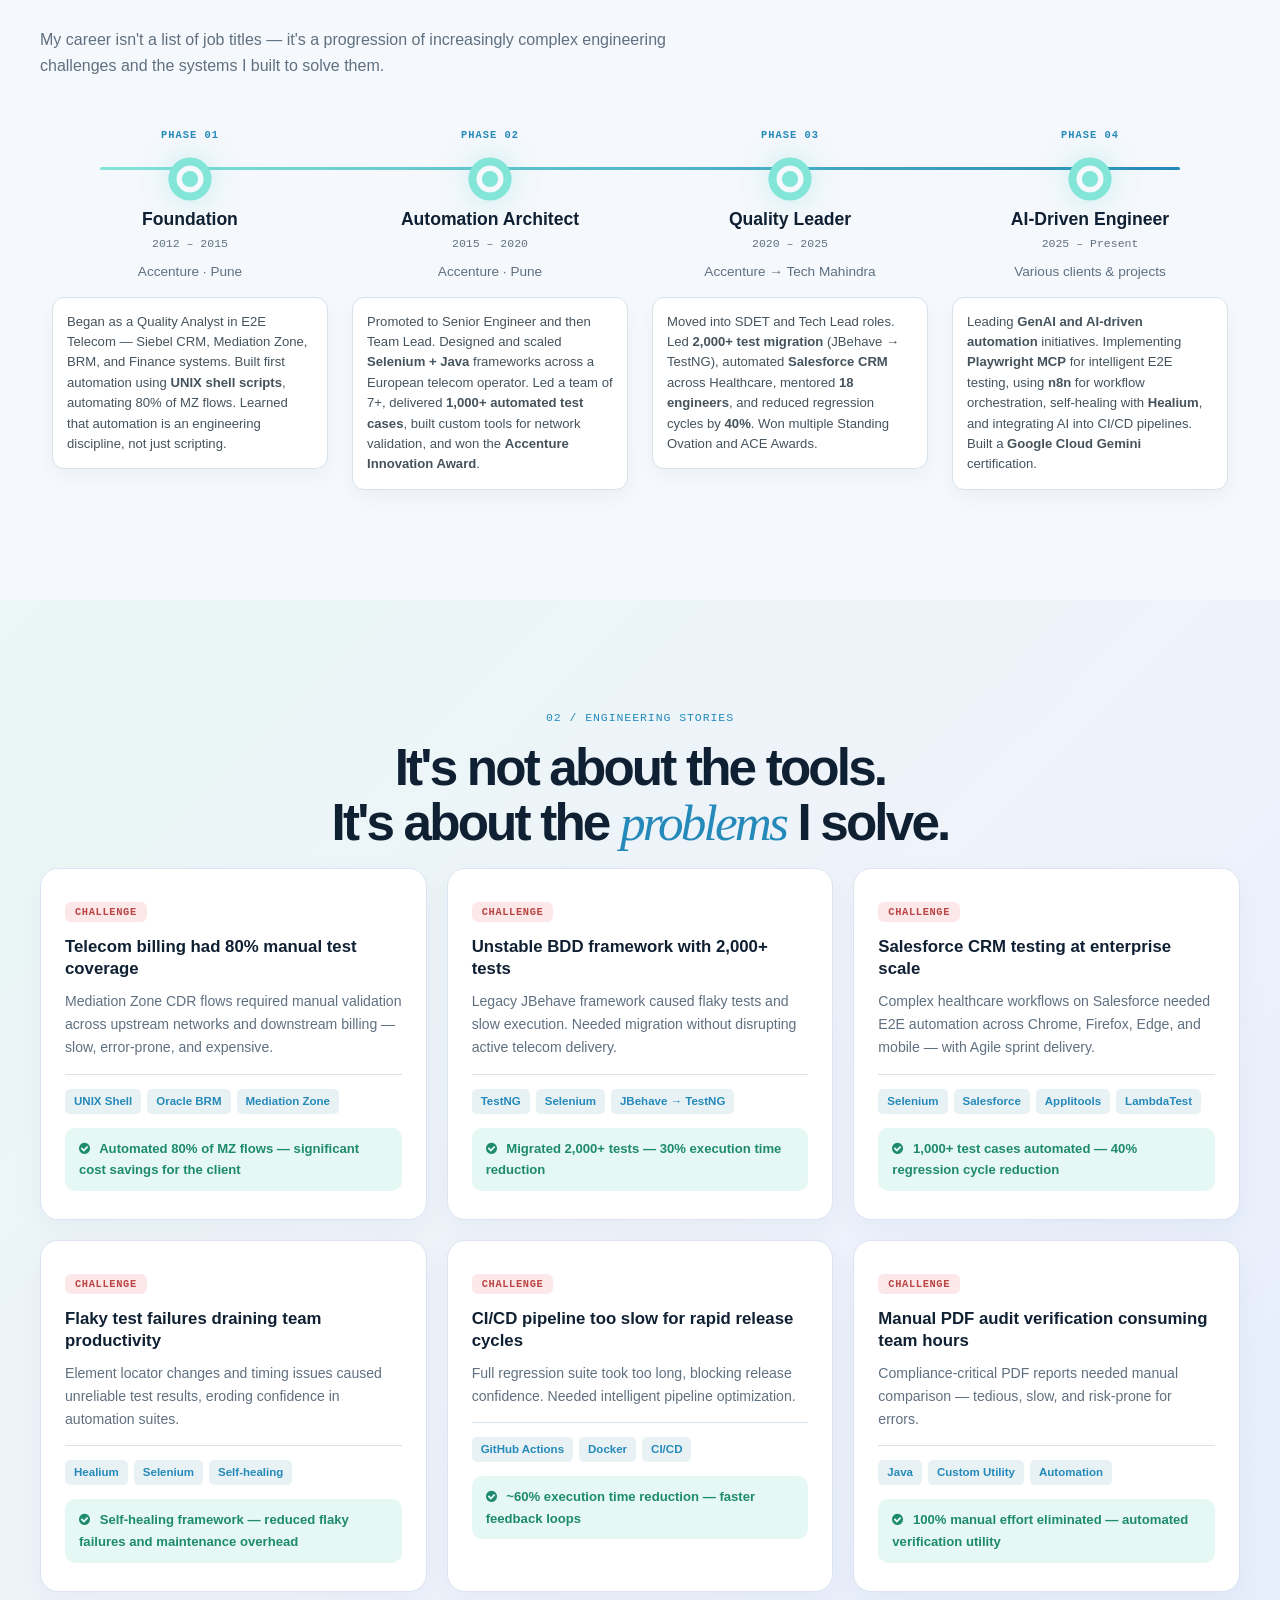
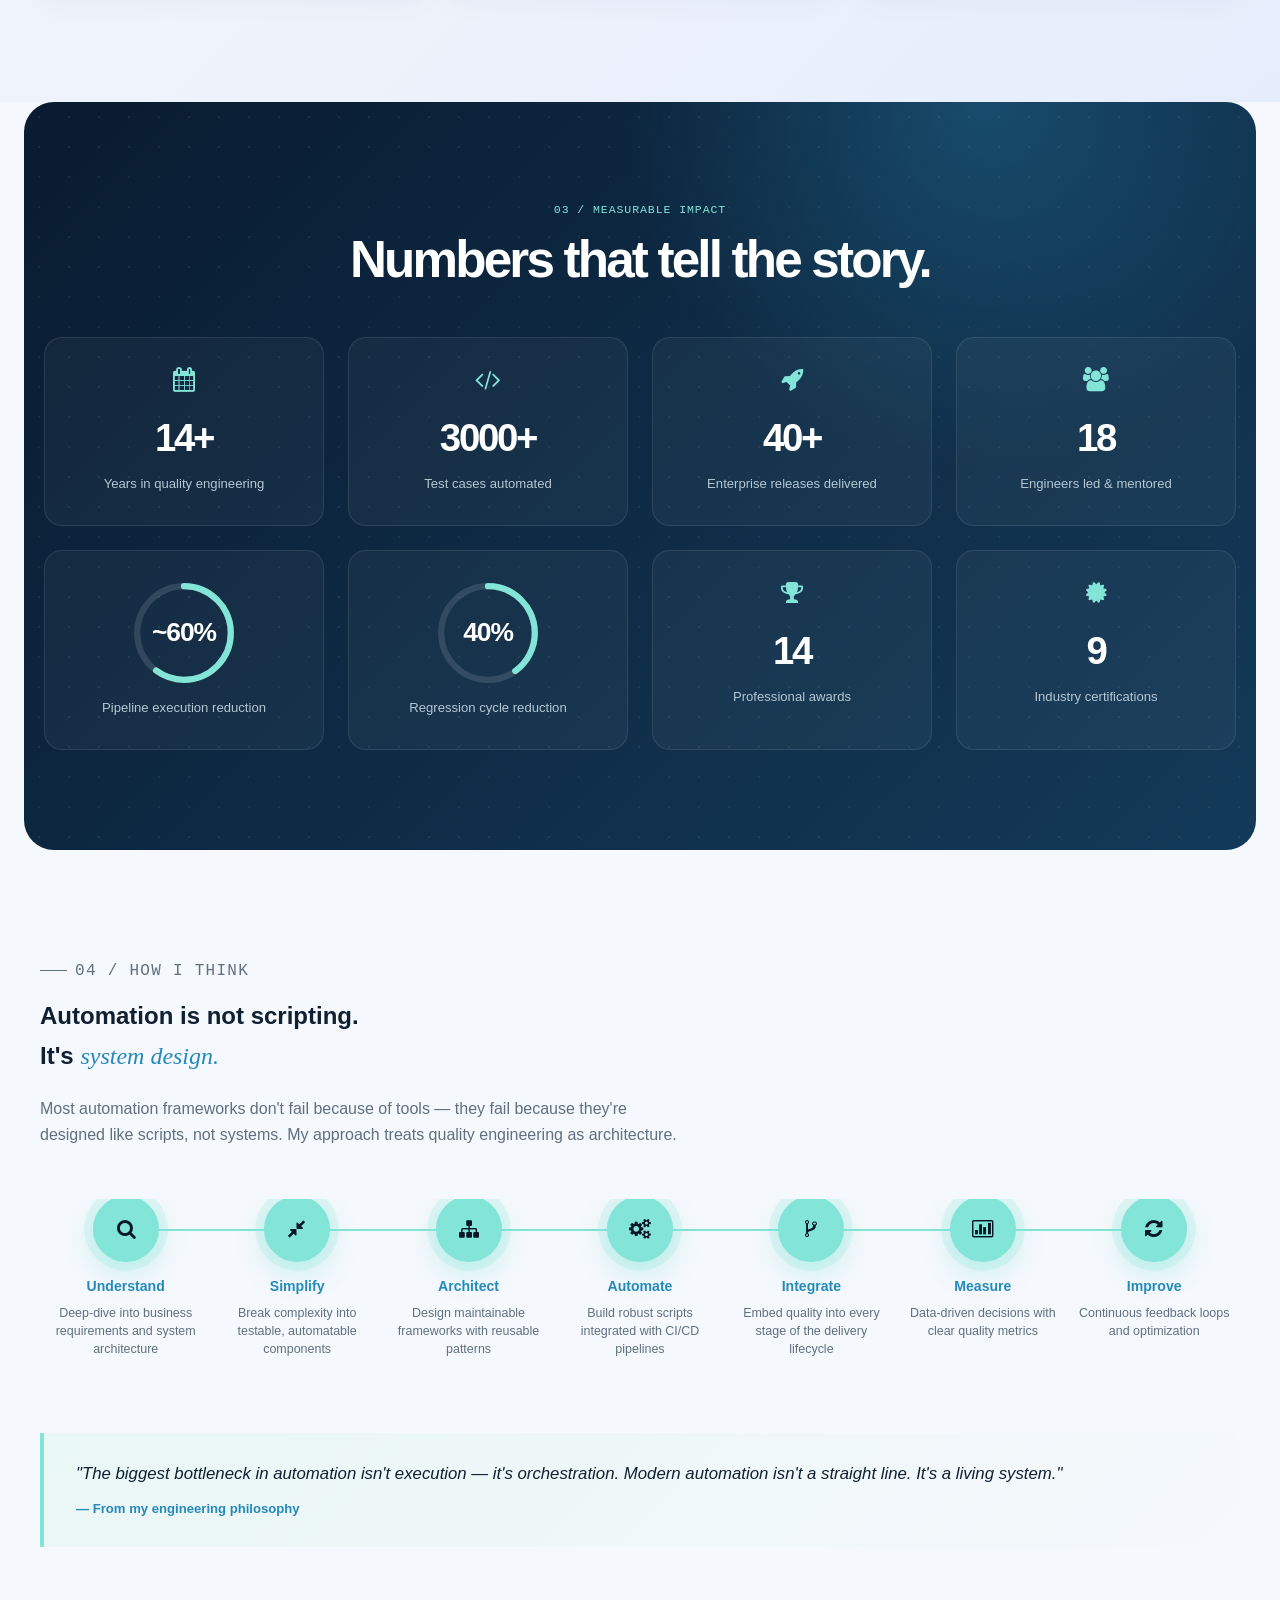
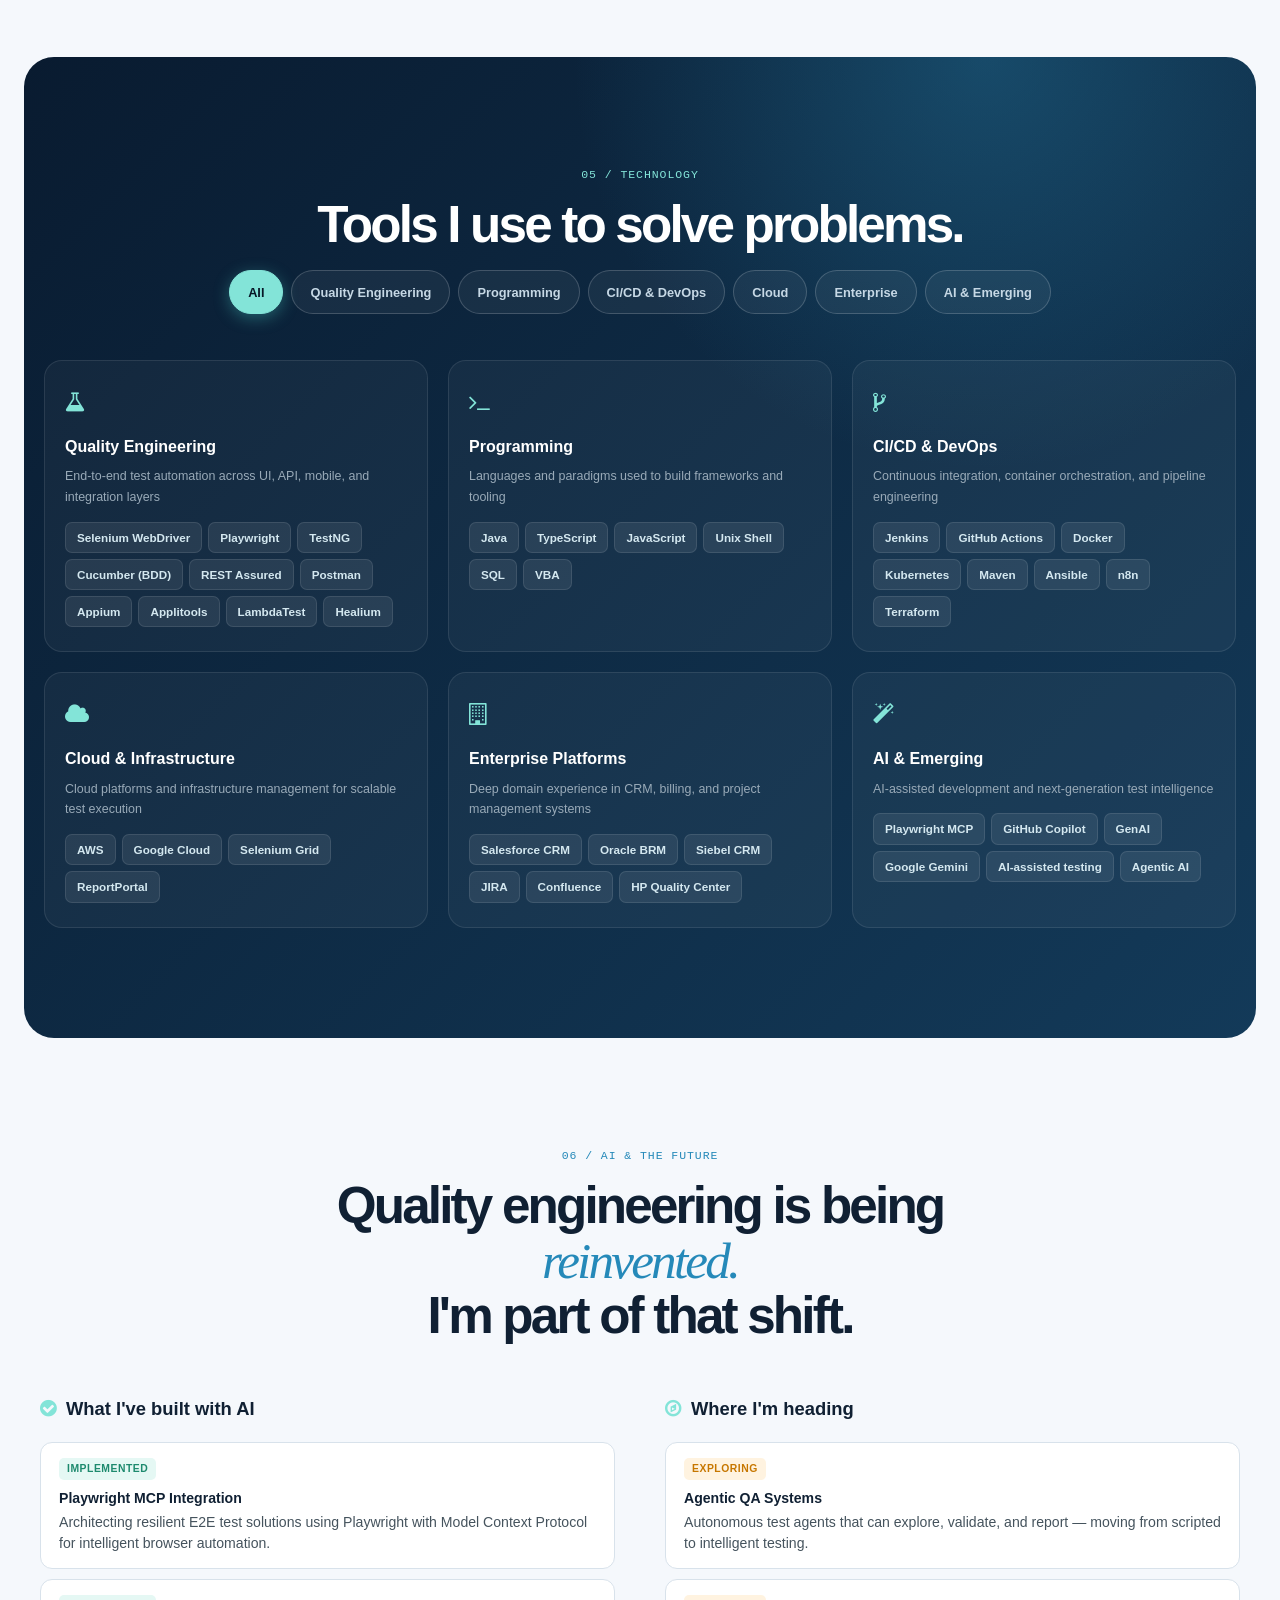
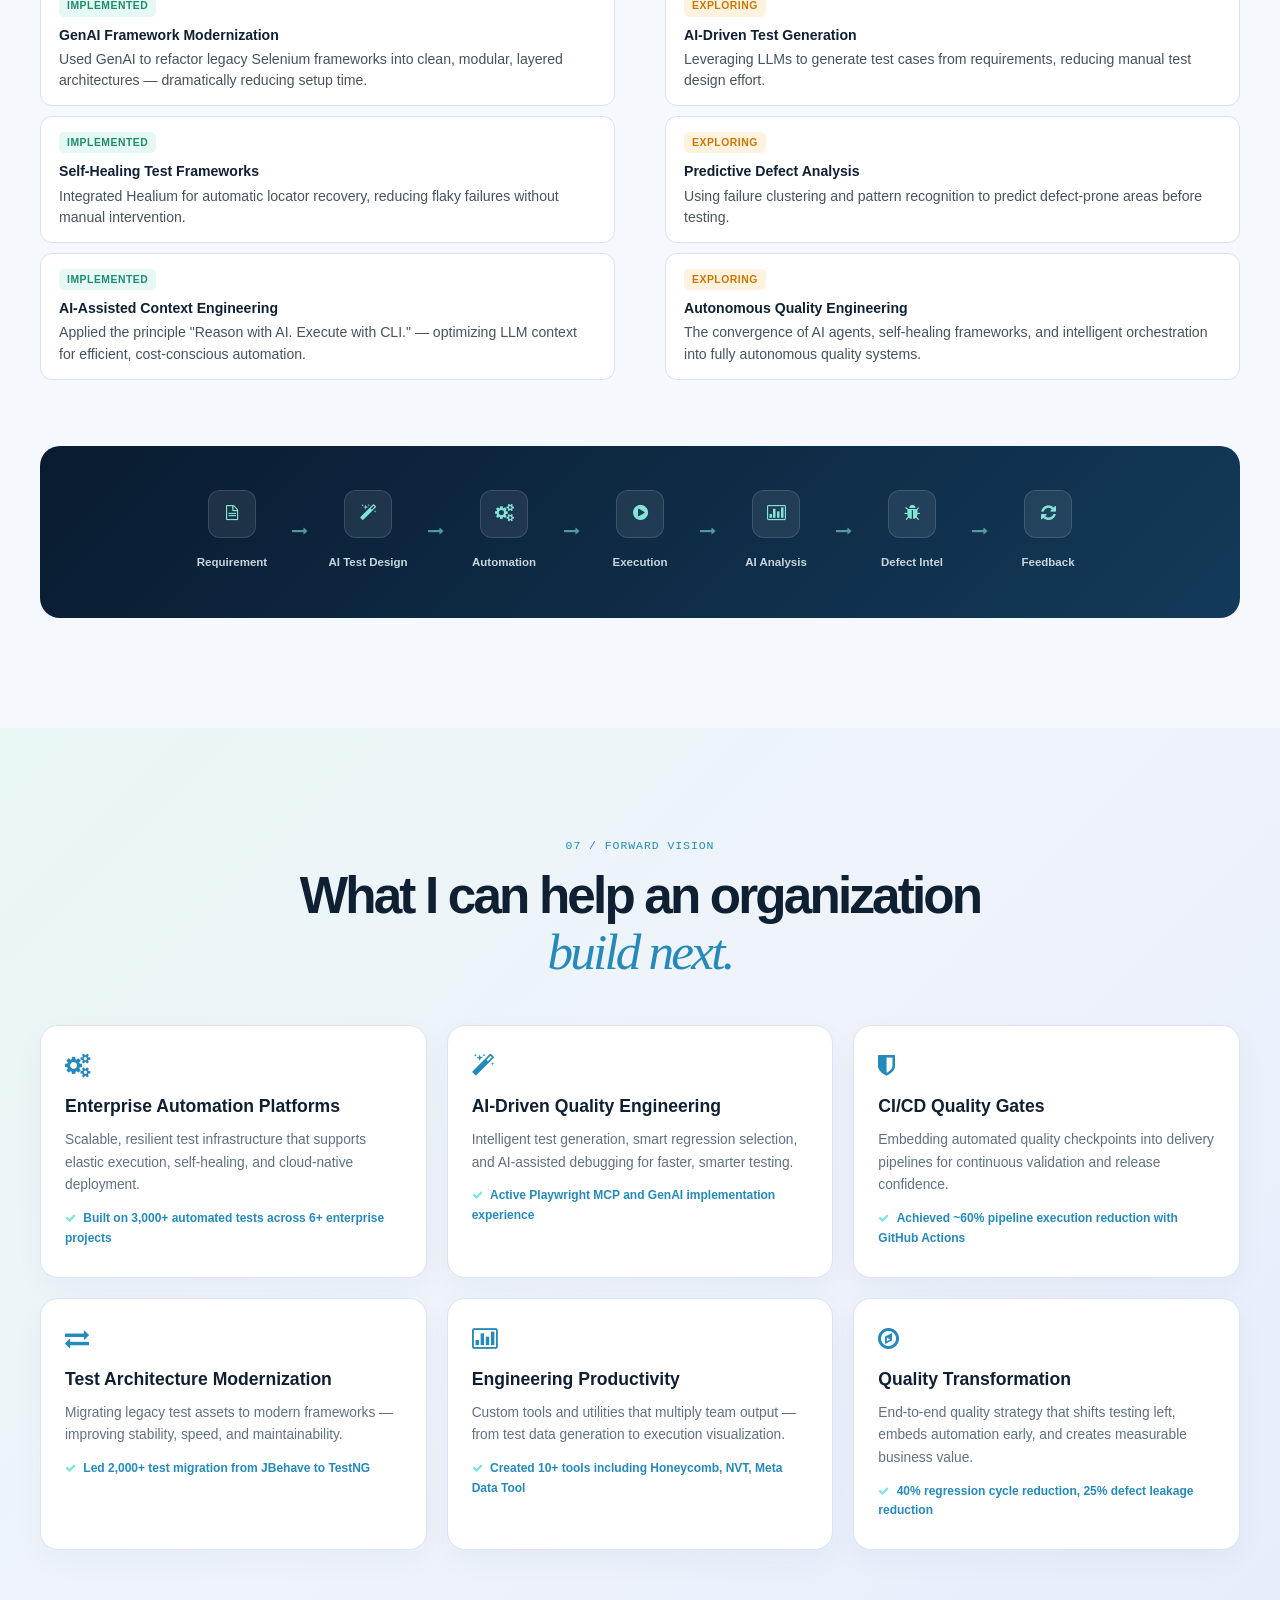
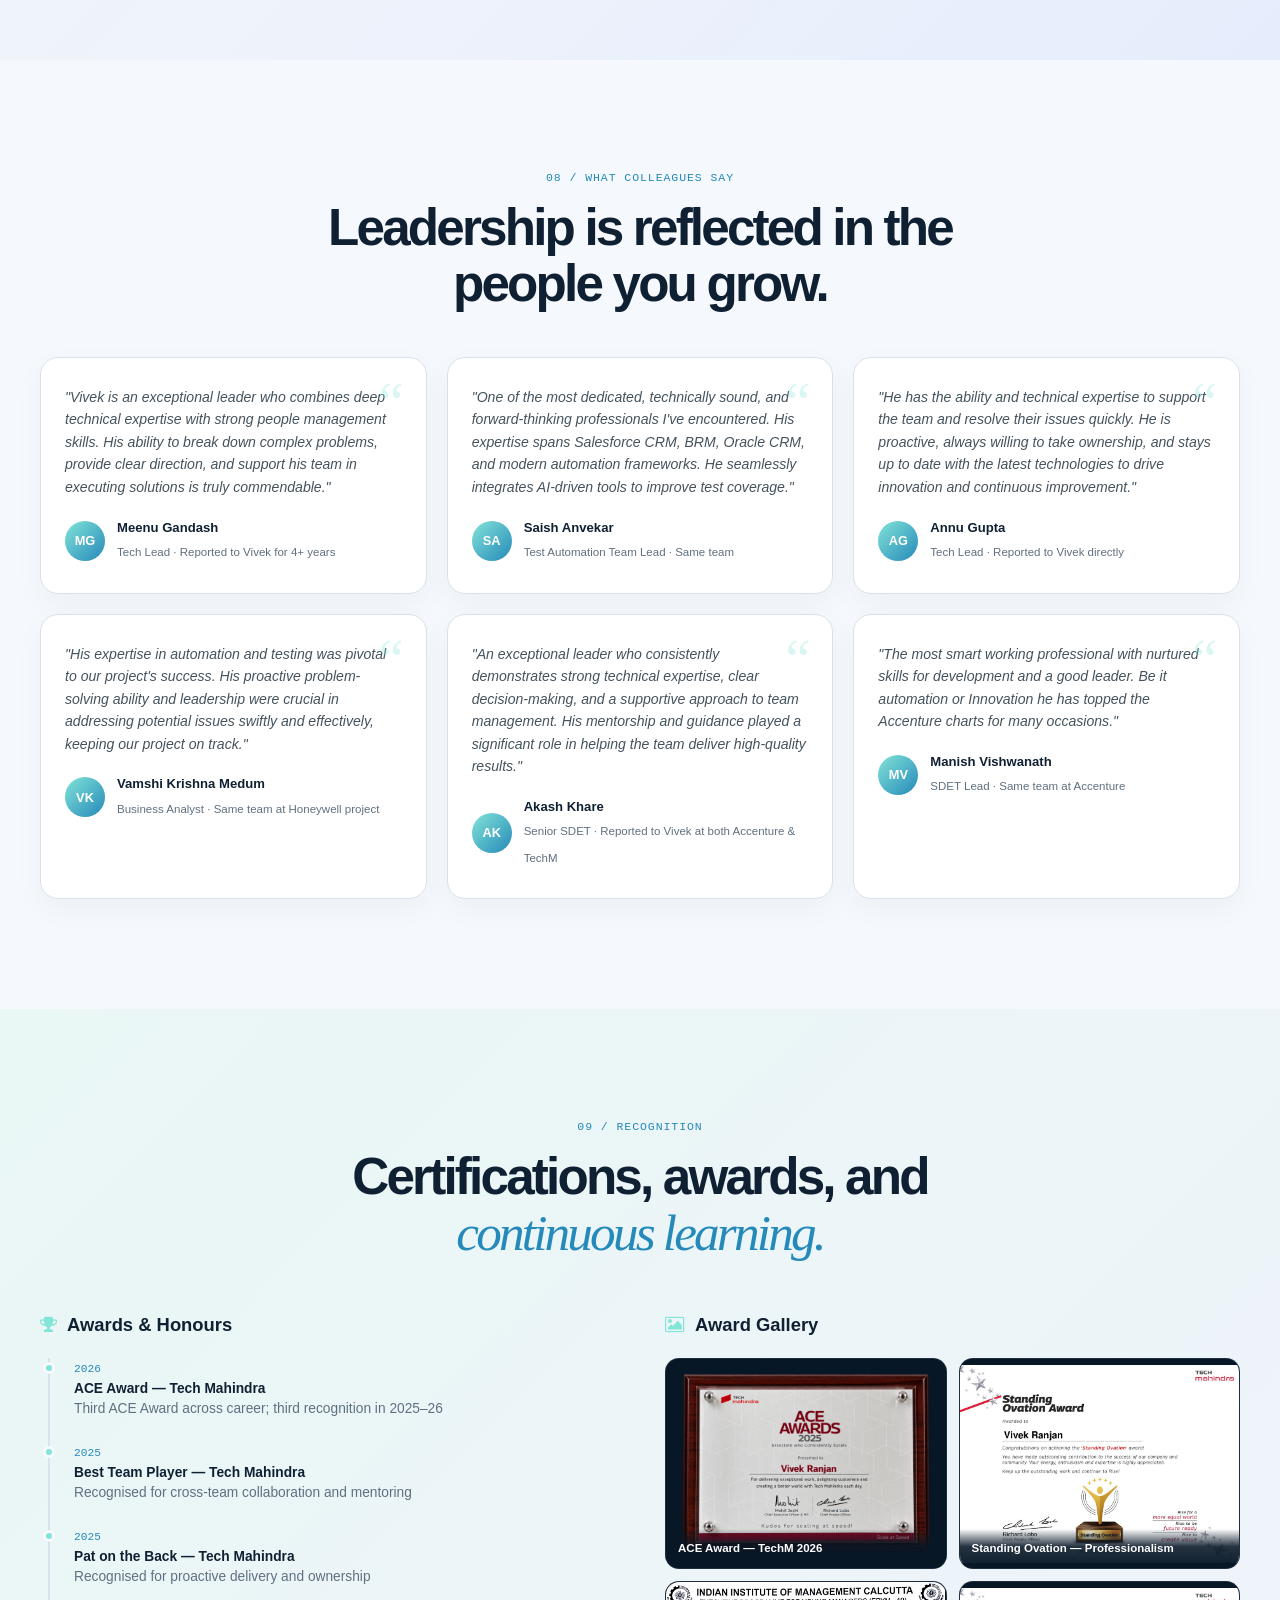
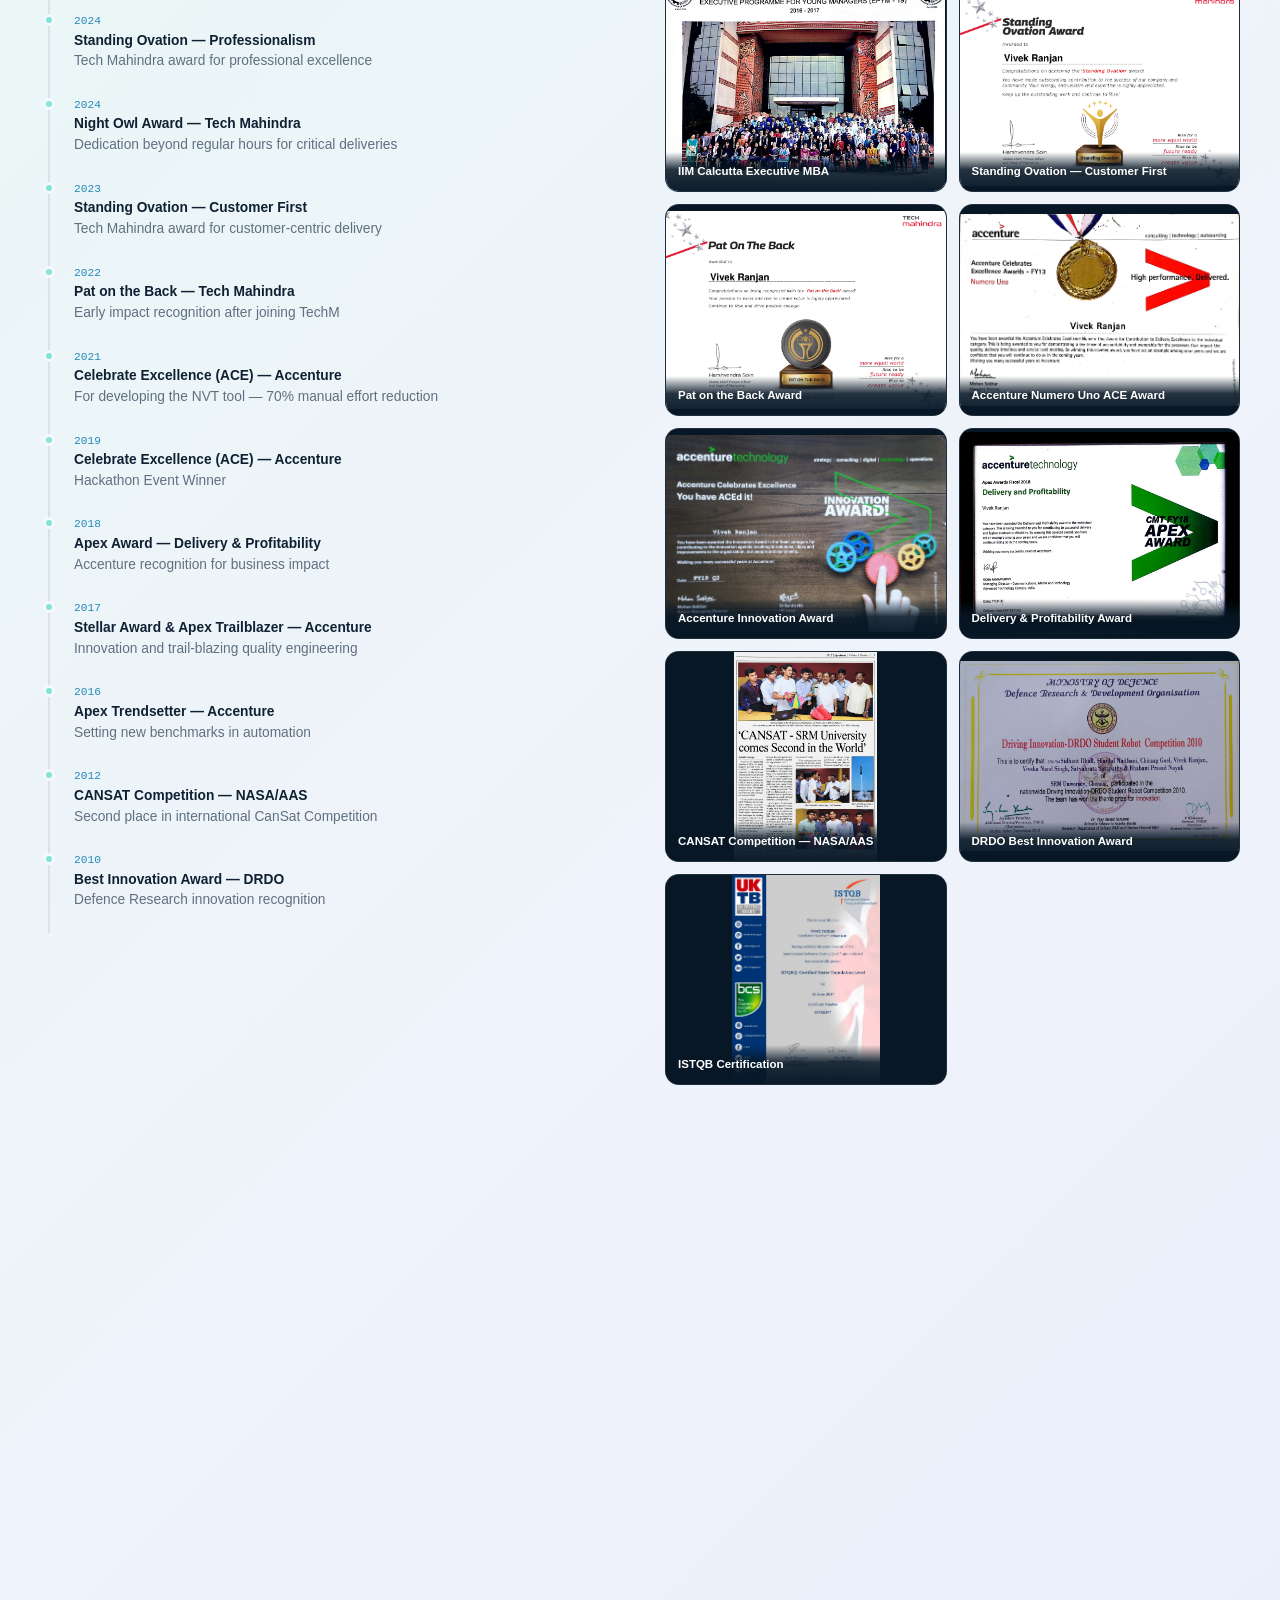
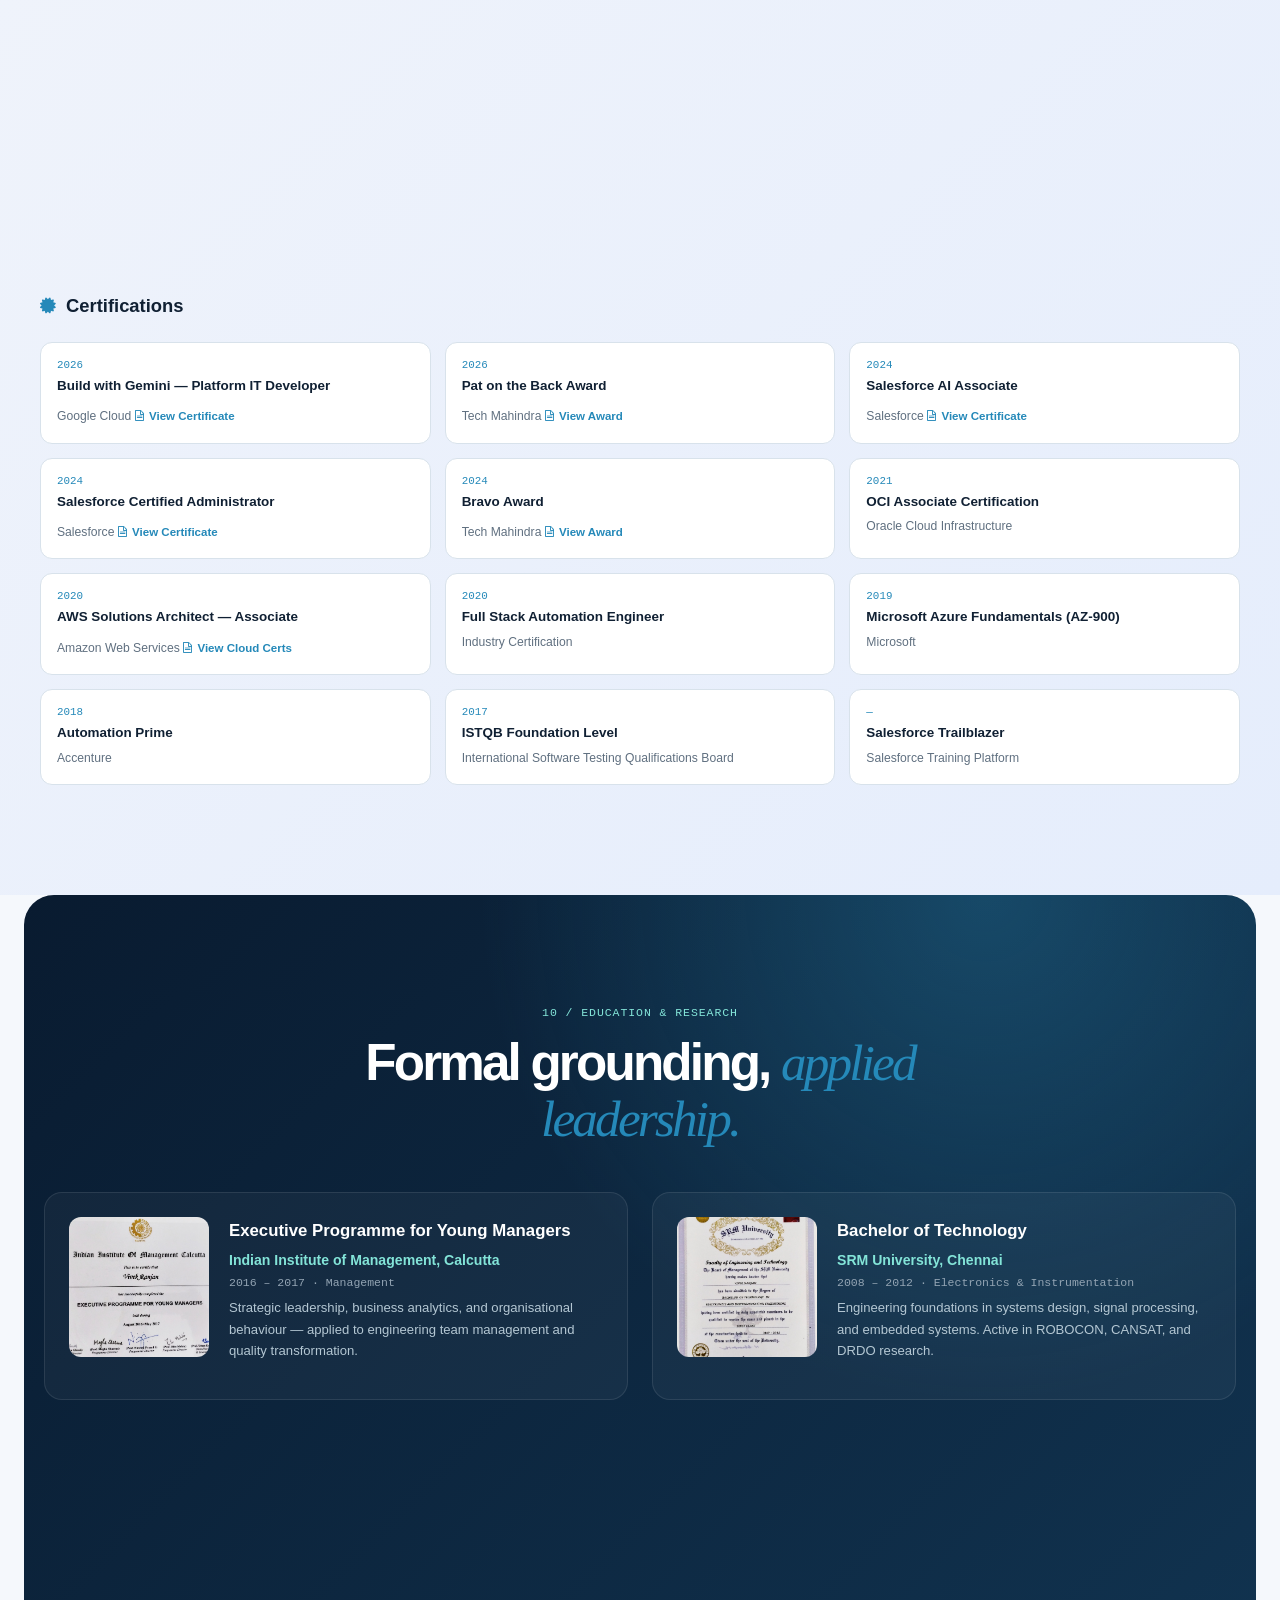
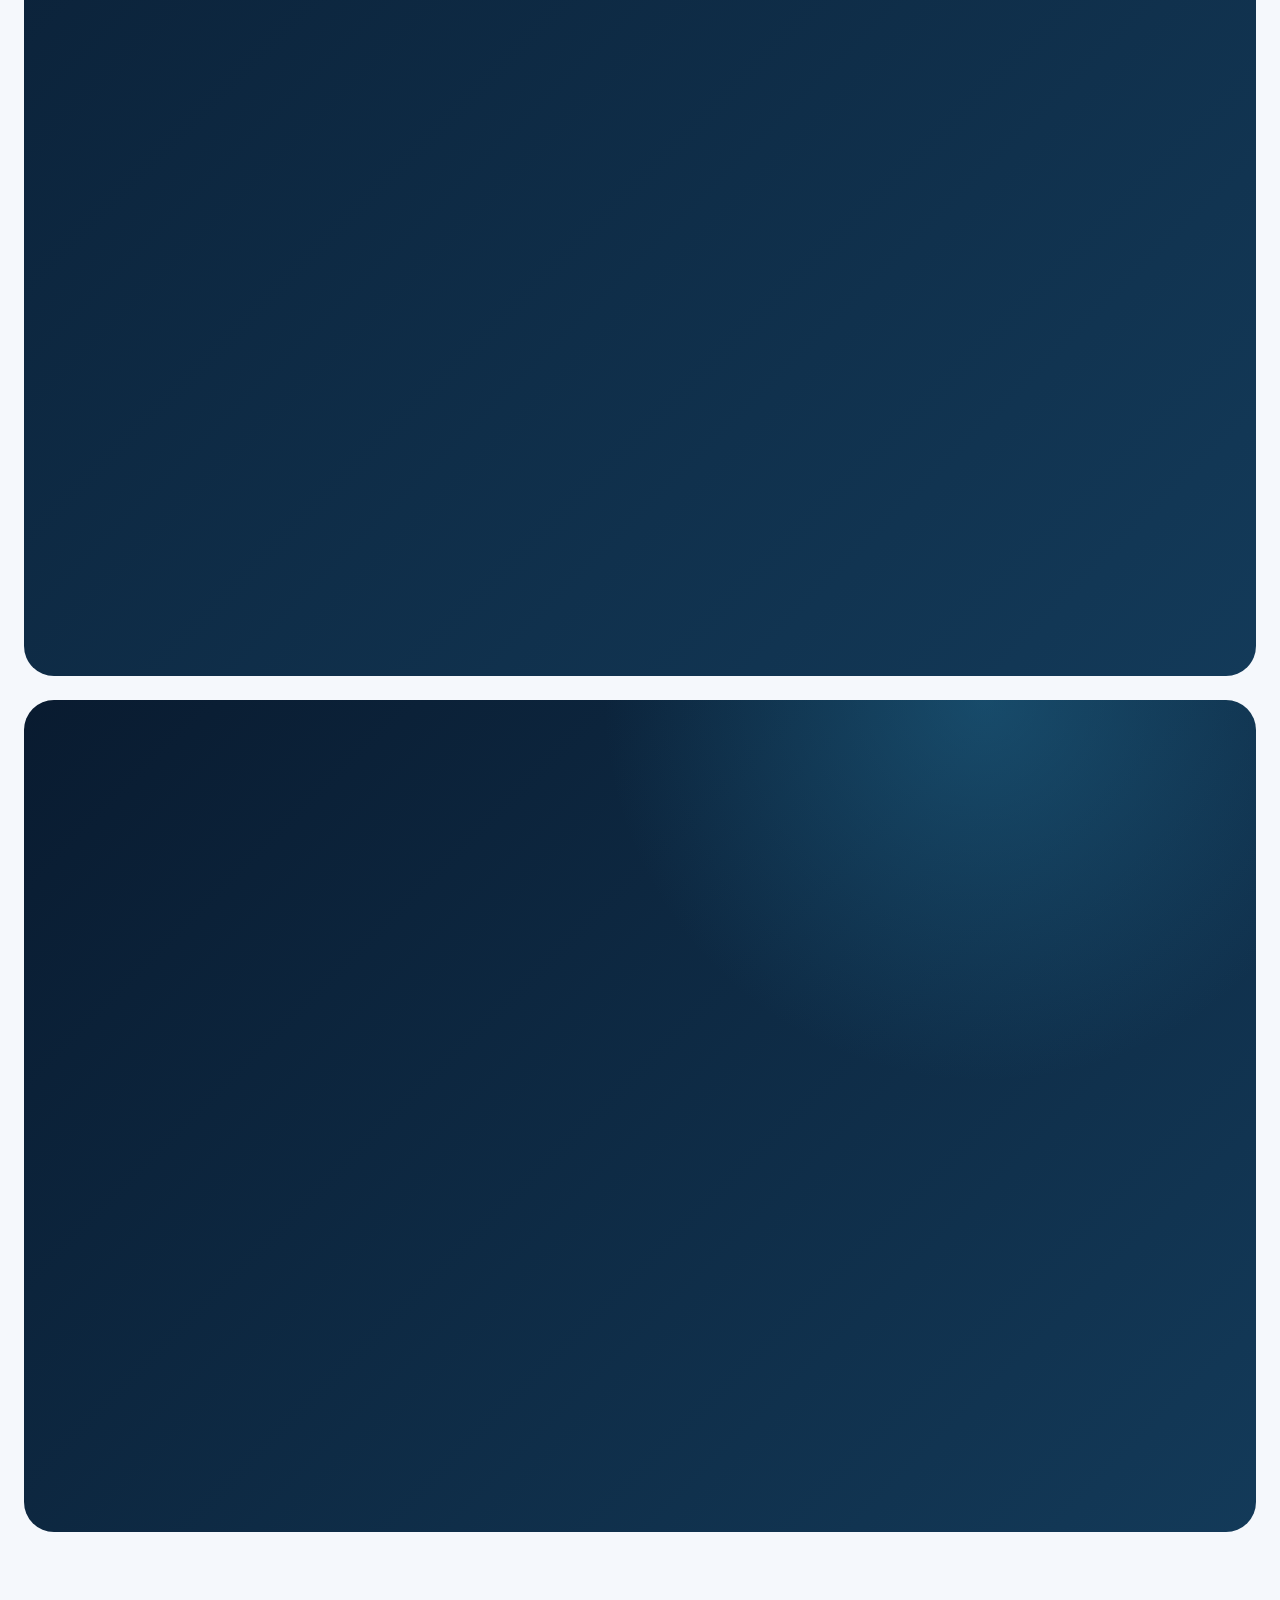
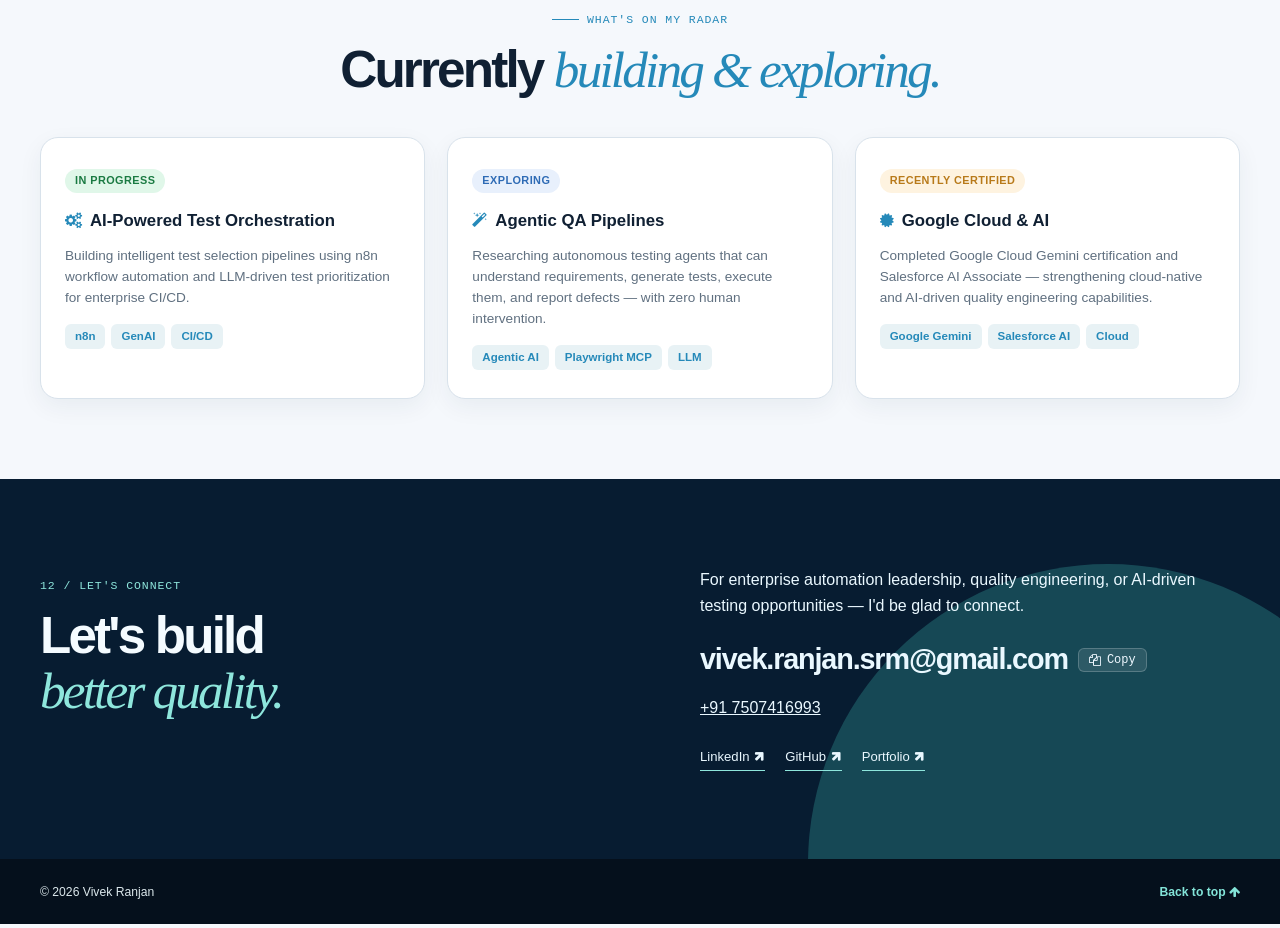
==== commit 278b114c: "Set new profile as default and expand awards gallery" ====
--- a/index.html
+++ b/index.html
@@ -1,1216 +1,14 @@
-<!doctype html>
-<!--[if IE 7 ]>    
-<html lang="en-gb" class="isie ie7 oldie no-js">
-   <![endif]-->
-   <!--[if IE 8 ]>    
-   <html lang="en-gb" class="isie ie8 oldie no-js">
-      <![endif]-->
-      <!--[if IE 9 ]>    
-      <html lang="en-gb" class="isie ie9 no-js">
-         <![endif]-->
-         <!--[if (gt IE 9)|!(IE)]><!-->
-         <html lang="en-gb" class="no-js">
-            <!--<![endif]-->
-            <head>
-               <meta charset="utf-8">
-               <meta name="viewport" content="width=device-width, initial-scale=1, maximum-scale=1">
-               <!--[if lt IE 9]> 
-               <meta http-equiv="X-UA-Compatible" content="IE=edge,chrome=1">
-               <![endif]-->
-               <link rel="shortcut icon" href="images\TitleLogo.png" />
-               <title>Vivek Ranjan Profile</title>
-               <meta name="description" content="">
-               <meta name="author" content="WebThemez">
-               <!--[if lt IE 9]>
-               <script src="http://html5shim.googlecode.com/svn/trunk/html5.js"></script>
-               <![endif]-->
-               <!--[if lte IE 8]>
-               <script type="text/javascript" src="http://explorercanvas.googlecode.com/svn/trunk/excanvas.js"></script>
-               <![endif]-->
-               <link rel="stylesheet" href="css/bootstrap.min.css" />
-               <link rel="stylesheet" type="text/css" href="css/isotope.css" media="screen" />
-               <link rel="stylesheet" href="js/fancybox/jquery.fancybox.css" type="text/css" media="screen" />
-               <link rel="stylesheet" type="text/css" href="css/da-slider.css" />
-               <!-- Owl Carousel Assets -->
-               <link href="js/owl-carousel/owl.carousel.css" rel="stylesheet">
-               <link rel="stylesheet" href="css/styles.css" />
-               <!-- Font Awesome -->
-               <link href="font/css/font-awesome.min.css" rel="stylesheet">
-               <style>
-                   /* ═══════════════════════════════════════════════
-                      PREMIUM COMPACT HEADER & PERFECT VERTICAL ALIGNMENT
-                      ═══════════════════════════════════════════════ */
-                   .header {
-                      padding: 0 !important;
-                      height: 50px !important;
-                      min-height: 50px !important;
-                      background: #CC4646 !important;
-                      border-bottom: 1px solid rgba(255, 255, 255, 0.22) !important;
-                      box-shadow: 0 2px 10px rgba(0, 0, 0, 0.15) !important;
-                      display: flex;
-                      align-items: center;
-                   }
-                   .header .container {
-                      width: min(1360px, calc(100% - 40px)) !important;
-                      max-width: 1360px !important;
-                      margin: 0 auto !important;
-                      height: 100% !important;
-                      display: flex !important;
-                      align-items: center !important;
-                      justify-content: space-between !important;
-                      padding: 0 !important;
-                   }
-                   .header .navbar {
-                      height: 100% !important;
-                      min-height: 50px !important;
-                      margin: 0 !important;
-                      border: 0 !important;
-                      width: 100% !important;
-                      display: flex !important;
-                      align-items: center !important;
-                      justify-content: space-between !important;
-                      background: transparent !important;
-                   }
-                   .header .navbar-header {
-                      display: flex !important;
-                      align-items: center !important;
-                      flex-shrink: 0 !important;
-                      float: none !important;
-                      height: 100% !important;
-                      margin: 0 !important;
-                   }
-                   .header .navbar-brand {
-                      display: inline-flex !important;
-                      align-items: center !important;
-                      float: none !important;
-                      margin: 0 !important;
-                      padding: 0 4px !important;
-                      height: auto !important;
-                      font-size: 23px !important;
-                      line-height: 1 !important;
-                   }
-                   .header .navbar-brand b {
-                      font-family: 'Pacifico', cursive !important;
-                      color: #ffffff !important;
-                      font-weight: 400 !important;
-                      text-shadow: 0 1px 2px rgba(0, 0, 0, 0.2);
-                   }
-
-                   /* Subtle separator between Switcher and Brand */
-                   .header-divider {
-                      display: inline-block;
-                      width: 1px;
-                      height: 20px;
-                      background: rgba(255, 255, 255, 0.28);
-                      margin: 0 12px 0 8px;
-                      flex-shrink: 0;
-                   }
-
-                   /* Segmented Version Switcher */
-                   .header-version-switch.index-switch {
-                      position: relative;
-                      display: inline-flex;
-                      align-items: center;
-                      margin: 0 !important;
-                      padding: 0;
-                      cursor: pointer;
-                      user-select: none;
-                      float: none !important;
-                      flex-shrink: 0;
-                   }
-                   .header-version-switch.index-switch input {
-                      position: absolute;
-                      opacity: 0;
-                      width: 0;
-                      height: 0;
-                   }
-                   .header-version-switch.index-switch .hvs-track {
-                      position: relative;
-                      display: inline-flex;
-                      align-items: center;
-                      height: 26px;
-                      padding: 2px;
-                      border-radius: 20px;
-                      background: rgba(0, 0, 0, 0.22);
-                      border: 1px solid rgba(255, 255, 255, 0.35);
-                      box-shadow: inset 0 1px 3px rgba(0, 0, 0, 0.25);
-                      transition: all .25s ease;
-                   }
-                   .header-version-switch.index-switch:hover .hvs-track {
-                      background: rgba(0, 0, 0, 0.35);
-                      border-color: rgba(255, 255, 255, 0.6);
-                   }
-                   .header-version-switch.index-switch .hvs-opt {
-                      position: relative;
-                      z-index: 2;
-                      display: inline-flex;
-                      align-items: center;
-                      justify-content: center;
-                      min-width: 52px;
-                      height: 22px;
-                      padding: 0 7px;
-                      font-family: -apple-system, BlinkMacSystemFont, "Segoe UI", Roboto, "Helvetica Neue", Arial, sans-serif;
-                      font-size: 10.5px;
-                      font-weight: 700;
-                      letter-spacing: 0.3px;
-                      line-height: 1;
-                      color: rgba(255, 255, 255, 0.88);
-                      transition: color .25s ease;
-                   }
-                   .header-version-switch.index-switch .hvs-thumb {
-                      position: absolute;
-                      top: 2px;
-                      bottom: 2px;
-                      left: 2px;
-                      width: calc(50% - 2px);
-                      border-radius: 16px;
-                      background: #ffffff;
-                      box-shadow: 0 1px 4px rgba(0, 0, 0, 0.3);
-                      transition: transform .25s cubic-bezier(.2, .8, .2, 1);
-                   }
-                   .header-version-switch.index-switch input:not(:checked) ~ .hvs-track .hvs-thumb {
-                      transform: translateX(0);
-                   }
-                   .header-version-switch.index-switch input:not(:checked) ~ .hvs-track .hvs-classic {
-                      color: #b82b2b;
-                      font-weight: 800;
-                   }
-                   .header-version-switch.index-switch input:not(:checked) ~ .hvs-track .hvs-new {
-                      color: rgba(255, 255, 255, 0.88);
-                   }
-                   .header-version-switch.index-switch input:checked ~ .hvs-track .hvs-thumb {
-                      transform: translateX(100%);
-                      background: #2589b9;
-                   }
-                   .header-version-switch.index-switch input:checked ~ .hvs-track .hvs-new {
-                      color: #ffffff;
-                      font-weight: 800;
-                   }
-                   .header-version-switch.index-switch input:checked ~ .hvs-track .hvs-classic {
-                      color: rgba(255, 255, 255, 0.88);
-                   }
-
-                   /* Navbar Collapse & Nav Links */
-                   @media (min-width: 768px) {
-                      .header #main-nav.navbar-collapse {
-                         display: flex !important;
-                         align-items: center !important;
-                         justify-content: flex-end !important;
-                         flex: 1 !important;
-                         margin-left: auto !important;
-                         float: none !important;
-                         height: 100% !important;
-                         padding: 0 !important;
-                      }
-                      .header .navbar-nav {
-                         display: flex !important;
-                         align-items: center !important;
-                         float: none !important;
-                         margin: 0 0 0 auto !important;
-                         gap: 2px !important;
-                      }
-                      .header .navbar-nav > li {
-                         float: none !important;
-                         display: inline-flex !important;
-                         align-items: center !important;
-                         margin: 0 !important;
-                      }
-                      .header .navbar-nav > li > a {
-                         display: inline-flex !important;
-                         align-items: center !important;
-                         margin: 0 2px !important;
-                         padding: 5px 8px !important;
-                         font-size: 12.5px !important;
-                         font-weight: 600 !important;
-                         line-height: 1.2 !important;
-                         color: rgba(255, 255, 255, 0.9) !important;
-                         letter-spacing: 0.3px !important;
-                         border-radius: 4px !important;
-                         transition: background .2s, color .2s !important;
-                      }
-                      .header .navbar-nav > li.active > a,
-                      .header .navbar-nav > li > a:hover {
-                         color: #ffffff !important;
-                         background: rgba(0, 0, 0, 0.18) !important;
-                      }
-                      .header .nav-resume-btn {
-                         background: rgba(255, 255, 255, 0.18) !important;
-                         border: 1px solid rgba(255, 255, 255, 0.35) !important;
-                         padding: 4px 10px !important;
-                         font-weight: 700 !important;
-                      }
-                      .header .nav-resume-btn:hover {
-                         background: rgba(255, 255, 255, 0.28) !important;
-                      }
-                      .header .nav-social {
-                         display: inline-flex !important;
-                         align-items: center !important;
-                         margin: 0 1px !important;
-                      }
-                      .header .nav-social a {
-                         display: inline-flex !important;
-                         align-items: center !important;
-                         justify-content: center !important;
-                         width: 28px !important;
-                         height: 28px !important;
-                         padding: 0 !important;
-                         margin: 0 1px !important;
-                         border-radius: 50% !important;
-                         color: #ffffff !important;
-                         font-size: 15px !important;
-                      }
-                      .header .nav-social a:hover {
-                         background: rgba(255, 255, 255, 0.2) !important;
-                      }
-                   }
-
-                   /* Mobile responsive */
-                   @media (max-width: 767px) {
-                      .header {
-                         height: 48px !important;
-                         min-height: 48px !important;
-                      }
-                      .header .container {
-                         padding: 0 10px !important;
-                      }
-                      .header-divider {
-                         margin: 0 6px 0 4px;
-                         height: 18px;
-                      }
-                      .header-version-switch.index-switch .hvs-track {
-                         height: 24px;
-                      }
-                      .header-version-switch.index-switch .hvs-opt {
-                         min-width: 44px;
-                         height: 20px;
-                         font-size: 9.5px;
-                         padding: 0 4px;
-                      }
-                      .header .navbar-brand {
-                         font-size: 18px !important;
-                      }
-                      .navbar-inverse .navbar-toggle {
-                         margin: 0 0 0 auto !important;
-                         padding: 6px 8px !important;
-                         border-radius: 4px !important;
-                         border: 1px solid rgba(255, 255, 255, 0.3) !important;
-                         background: rgba(0, 0, 0, 0.15) !important;
-                      }
-                      .header #main-nav.navbar-collapse {
-                         position: absolute;
-                         top: 48px;
-                         left: 0;
-                         right: 0;
-                         background: #b52b2b;
-                         padding: 10px 15px !important;
-                         border-top: 1px solid rgba(255, 255, 255, 0.2);
-                         box-shadow: 0 10px 25px rgba(0, 0, 0, 0.25);
-                      }
-                      .header .navbar-nav > li > a {
-                         padding: 8px 12px !important;
-                         font-size: 14px !important;
-                         color: #fff !important;
-                      }
-                   }
-                </style>
-            </head>
-            <body>
-               <header class="header">
-                  <div class="container">
-                     <nav class="navbar navbar-inverse" role="navigation">
-                        <div class="navbar-header">
-                           <!-- Extreme Left Segmented Version Switcher -->
-                           <label class="header-version-switch index-switch" title="Switch to New Profile page">
-                              <input type="checkbox" id="profileToggle" onchange="if(this.checked){window.location.href='profile.html';}" aria-label="Toggle profile page version">
-                              <span class="hvs-track">
-                                 <span class="hvs-opt hvs-classic active">Classic</span>
-                                 <span class="hvs-thumb"></span>
-                                 <span class="hvs-opt hvs-new">New ✨</span>
-                              </span>
-                           </label>
-                           <span class="header-divider"></span>
-                           <a href="#" class="navbar-brand scroll-top logo"><b>Vivek Profile</b></a>
-                           <button type="button" id="nav-toggle" class="navbar-toggle" data-toggle="collapse" data-target="#main-nav">
-                           <span class="sr-only">Toggle navigation</span>
-                           <span class="icon-bar"></span>
-                           <span class="icon-bar"></span>
-                           <span class="icon-bar"></span>
-                           </button>
-                        </div>
-                        <!--/.navbar-header-->
-                        <div id="main-nav" class="collapse navbar-collapse">
-                           <ul class="nav navbar-nav" id="mainNav">
-                              <li class="active"><a href="#home" class="scroll-link">Home</a></li>
-                              <li><a href="#aboutUs" class="scroll-link">About Me</a></li>
-                              <li><a href="#skills" class="scroll-link">Skills</a></li>
-                              <li><a href="#experience" class="scroll-link">Experience</a></li>
-                              <li><a href="#portfolio" class="scroll-link">Portfolio</a></li>
-                              <li><a href="#contactUs" class="scroll-link">Contact Me</a></li>
-                                 <li class="pull-right nav-social"><a href="https://github.com/VIVEKSRM" target="_blank" class="github" title="GitHub"><i class="fa fa-github"></i></a></li>
-                                 <li class="pull-right nav-social"><a href="https://www.linkedin.com/in/vivek-ranjan-profile/" target="_blank" class="linkedin" title="LinkedIn"><i class="fa fa-linkedin"></i></a></li>
-                                 <li><a href="Documents/Vivek_Ranjan_Resume_24072026.pdf" download class="scroll-link nav-resume-btn" target="_blank"
-                                    ><strong>Resume &nbsp; </strong><i class="fa fa-download"></i></a></li>
-                           </ul>
-                        </div>
-                        <!--/.navbar-collapse-->
-                     </nav>
-                     <!--/.navbar-->
-                  </div>
-                  <!--/.container-->
-               </header>
-               <!--/.header-->
-               <div id="#top"></div>
-               <section id="home">
-                  <div class="banner-container">
-                     <br><br><br><br>
-                     <div class="home-image">
-                        <img src="images/HomePagePic.png" alt="Home Page Pic">
-                     </div>
-                     <div class="container banner-content">
-                        <div id="da-slider" class="da-slider">
-                           <div class="da-slide">
-                              <h2><font color="grey">Quality Engineering Leader</font></h2>
-                              <p><font color="black">14+ Years in E2E Test Automation.</font></p>
-                              <div class="da-img"></div>
-                           </div>
-                           <div class="da-slide">
-                              <h2><font color="grey">AI‑Enabled Automation Tester</font></h2>
-                              <p><font color="black">Harnessing AI and MCP Playwright for next‑gen quality engineering.</font></p>
-                              <div class="da-img"></div>
-                           </div>
-
-                           <div class="da-slide">
-                              <h2><font color="grey">Future‑Ready QA Engineer</font></h2>
-                              <p><font color="black">Blending automation, AI agents, and cloud platforms to deliver flawless enterprise systems.</font></p>
-                              <div class="da-img"></div>
-                           </div>
-
-                           <div class="da-slide">
-                              <h2><font color="grey">Intelligent Test Automation</font></h2>
-                              <p><font color="black">From Playwright MCP integration to AI‑driven debugging — redefining how testing works.</font></p>
-                              <div class="da-img"></div>
-                           </div>
-                           <div class="da-slide">
-                              <h2><font color="grey">Agile Functional Testing</font></h2>
-                              <p><font color="black">Black-box functional testing in Agile/Scrum environments.</font></p>
-                              <div class="da-img"></div>
-                           </div>
-                           <div class="da-slide">
-                              <h2><font color="grey">E2E Telecom Tester<font></h2>
-                              <p><font color="black">Experience in Telecom CRM, BRM, Finance and Mobile Networks</font></p>
-                              <div class="da-img"></div>
-                           </div>
-                           <!--  <nav class="da-arrows">
-                              <span class="da-arrows-prev"></span>
-                              <span class="da-arrows-next"></span>
-                              </nav> -->
-                        </div>
-                     </div>
-                  </div>
-               </section>
-               <section id="introText">
-                  <div class="container">
-                     <div class="text-center">
-                        <h1>Professional Approach, Innovation & Value Creation</h1>
-                        <p style="font-size:16px;color:green;"> <b>I bring a structured, outcome-driven approach to quality engineering and test automation, with a strong focus on building scalable, sustainable solutions that align technology initiatives with business objectives. With 14+ years of experience in enterprise environments, I have consistently delivered high-impact automation and quality strategies across Telecom and Healthcare domains.
-                           </b> 
-                        </p>
-                        <br>
-                        <p style="font-size:16px;color:black;text-align: justify;">My expertise lies in architecting and implementing end-to-end automation frameworks that support functional, regression, API, and integration testing, while seamlessly integrating with CI/CD pipelines. I focus on enabling continuous quality by embedding testing early into the delivery lifecycle, improving release confidence and reducing post-production defects.</p>
-                        </p>
-                        <br>
-                        <p style="font-size:16px;color:black;text-align: justify;">A key part of my professional approach is identifying inefficiencies in manual testing and legacy processes and transforming them into optimized, automation-driven workflows. By adopting modern tools, frameworks, and DevOps practices, I have helped teams significantly improve execution speed, test coverage, and delivery predictability, while lowering operational risk.
-                        </p>
-                        <br>
-                        <p style="font-size:16px;color:black;text-align: justify;">I strongly believe that effective automation goes beyond scripting—it requires sound engineering principles, maintainable design patterns, and long-term scalability. I emphasize framework robustness, reusability, and reliability to ensure automation solutions remain effective as systems evolve and scale.
-                        </p>
-                        <p style="font-size:16px;color:black;text-align: justify;">In leadership roles, I have guided and mentored cross-functional teams, collaborated closely with development, product, and DevOps stakeholders, and driven automation roadmaps that balance technical excellence with practical delivery needs. I value clear communication, data-driven decision-making, and continuous improvement as key enablers of successful engineering teams.
-                        </p>
-                        <p style="font-size:16px;color:black;text-align: justify;">My professional philosophy is centered on innovation with purpose—leveraging technology to solve real problems, improve customer confidence, and deliver measurable business value. I continuously invest in learning emerging tools, platforms, and engineering practices to stay aligned with industry trends and evolving enterprise quality standards.
-                        </p>
-                     </div>
-                  </div>
-               </section>
-               <!--About-->
-               <section id="aboutUs" class="secPad ">
-                  <div class="container">
-                     <div class="heading text-center">
-                        <!-- Heading -->
-                        <h2>Senior Automation & Quality Engineering Leader</h2>
-                        <p>
-                           14+ years of experience designing and implementing scalable end-to-end automation solutions using Selenium (Java), TestNG, Cucumber, and CI/CD-driven testing practices.
-                        </p>
-                        <p>
-                           Specialized in building robust automation frameworks, leading cross-functional teams, and delivering enterprise-quality outcomes across Telecom and Healthcare domains in Agile environments.
-                        </p>
-                     </div>
-                     <div class="row">
-                        <!-- item -->
-                        <a href="#" id="ProjectDetailsPage" class="btn-theme btn-small" onclick="RedirectProjectDetails();">
-                           <div class="col-md-4 text-center tileBox">
-                              <div class="txtHead">
-                                 <i class="fa fa-desktop"></i>				   
-                                 <h3><strong>Project Delivered</h3>
-                                 <span class="id-color" style="font-size:16px;color:green">Click Here</span></strong>				   
-                              </div>
-                              <p>I worked as Automation and Manual Functional Tester in 6+ Projects. Delivered 40+ Releases.</p>
-                           </div>
-                        </a>
-                        <!-- end: -->
-                        <!-- item -->
-                        <a href="#" id="AssetCreationPage" class="btn-theme btn-small" onclick="RedirectAssetCreation();">
-                           <div class="col-md-4 text-center tileBox">
-                              <div class="txtHead">
-                                 <i class="fa fa-lightbulb-o"></i>
-                                 <h3><strong>Asset Creation</h3>
-                                 <span class="id-color" style="font-size:16px;color:green">Click Here</span></strong>
-                              </div>
-                              <p>I love to innovate new ideas which will have a impact on delivery and profitability.</p>
-                           </div>
-                        </a>
-                        <!-- end: -->
-                        <!-- item -->
-                        <a href="#" id="CertificationsAndAchivementPage" class="btn-theme btn-small" onclick="RedirectCertificationsAndAchivement();">
-                           <div class="col-md-4 text-center tileBox">
-                              <div class="txtHead">
-                                 <i class="fa fa-css3"></i>
-                                 <h3><strong>Certifications And <span class="id-color">Achivements</h3>
-                                 <span class="id-color" style="font-size:16px;color:green">Click Here</span></strong>
-                              </div>
-                              <p>Unlock Your Career Potential and Challenge your Beliefs to Achive new heights. </p>
-                           </div>
-                        </a>
-                        <!-- end: -->
-                     </div>
-                  </div>
-               </section>
-               <!--Quote-->
-               <section id="quote" class="bg-parlex">
-                  <div class="parlex-back">
-                     <div class="container secPad text-center">
-                        <h2>Driving innovation through scalable automation, transforming complex engineering challenges into reliable, business-driven outcomes.</h2>
-                     </div>
-                     <!--/.container-->
-                  </div>
-               </section>
-               <!--Skills-->
-               <section id="skills" class="page-section section appear clearfix secPad white">
-                  <!--  <section id="skills" class="secPad white"> -->
-                  <div class="container">
-                     <div class="heading text-center">
-                        <!-- Heading -->
-                        <h2>My Skills</h2>
-                        <p>Skilled at operating in a wide range of platforms</p>
-                        <div style="text-align: left;">
-                           <p><Strong>Automation:</Strong> Selenium WebDriver, Playwright, Cucumber (BDD), TestNG  
-                              API & Regression Testing, Mobile Testing<br>  
-                              <Strong>DevOps & CI/CD:</Strong> Jenkins, Docker, GitHub, CI/CD Pipelines<br>  
-                              <Strong>Cloud & Infrastructure:</Strong> AWS Cloud Services, REST API Testing<br>  
-                              <Strong>Programming:</Strong> Java, TS/JS, Shell Scripting<br>  
-                              <Strong>Tools & Platforms:</Strong> Salesforce CRM, JIRA
-                           </p>
-                           <br>
-                        </div>
-                     </div>
-                     <div align="center">
-                        <img src="images/Skills/JavaLogo.png" alt="Java Programming" style="width:120px;height:120px;padding-right: 20px; padding left: 30px;padding-bottom: 
-                           20px;padding-top: 15px;"/>
-                        <img src="images/Skills/Selenium.jpg" alt="Selenium" style="width:120px;height:120px;padding-right: 30px; padding left: 30px;padding-bottom: 
-                           20px;padding-top: 15px;"/>
-                        <img src="images/Skills/testngtutorial.png" alt="TestNG" style="width:125px;height:155px;padding-right: 30px; padding left: 30px;padding-bottom: 
-                           20px;padding-top: 15px;"/>
-                        <img src="images/Skills/Jenkins.png" alt="Jenkins" style="width:200px;height:120px;padding-right: 30px; padding left: 30px;padding-bottom: 
-                           20px;padding-top: 15px;"/>
-                        <img src="images/Skills/github.png" alt="github" style="width:125px;height:100px;padding-right: 30px; padding left: 30px;padding-bottom: 
-                           20px;padding-top: 15px;"/>
-                        <img src="images/Skills/salesforce.svg" alt="salesforce" style="width:150px;height:120px;padding-right: 30px; padding left: 30px;padding-bottom: 
-                           20px;padding-top: 15px;"/>
-                        <img src="images/Skills/UNIX.png" alt="UNIX Shell Scripting" style="width:130px;height:80px;padding-right: 30px; padding left: 30px;padding-bottom: 
-                           20px;padding-top: 15px;"/>
-                        <img src="images/Skills/Playwright.png" alt="Playwright" style="width:150px;height:110px;padding-right: 30px; padding left: 30px;padding-bottom: 
-                           20px;padding-top: 15px;"/>
-                        <img src="images/Skills/OracleBRM.png" alt="Oracle BRM" style="width:150px;height:85px;padding-right: 30px; padding left: 30px;padding-bottom: 
-                           20px;padding-top: 15px;"/>
-                        <img src="images/Skills/cucumber.png" alt="Cucumber" style="width:130px;height:105px;padding-right: 30px; padding left: 30px;padding-bottom: 
-                           20px;padding-top: 15px;"/>
-                        <img src="images/Skills/MySQL.png" alt="MySQL" style="width:125px;height:125px;padding-right: 30px; padding left: 30px;padding-bottom: 
-                           20px;padding-top: 15px;"/>
-                        <img src="images/Skills/HPQC.png" alt="HPQC" style="width:150px;height:125px;padding-right: 30px; padding left: 30px;padding-bottom: 20px;padding-top: 
-                           15px;"/>
-                        <img src="images/Skills/Sikuli.jpg" alt="Sikuli" style="width:125px;height:125px;padding-right: 30px; padding left: 30px;padding-bottom: 
-                           20px;padding-top: 15px;"/>
-                        <img src="images/Skills/eggplant.png" alt="Egg Plant" style="width:125px;height:80px;padding-right: 30px; padding left: 30px;padding-bottom: 
-                           20px;padding-top: 15px;"/>
-                        <img src="images/Skills/Screenster.jpg" alt="Screenster" style="width:135px;height:75px;padding-right: 30px; padding left: 30px;padding-bottom: 
-                           20px;padding-top: 15px;"/>
-                        <img src="images/Skills/ApacheTomCat.jpg" alt="ApacheTomCat" style="width:180px;height:140px;padding-right: 30px; padding left: 30px;padding-bottom: 
-                           20px;padding-top: 15px;"/>
-                        <img src="images/Skills/Docker.png" alt="Docker" style="width:150px;height:100px;padding-right: 30px; padding left: 30px;padding-bottom: 
-                           20px;padding-top: 15px;"/>
-                        <img src="images/Skills/Kubernetes.png" alt="Kubernetes" style="width:250px;height:120px;padding-right: 30px; padding left: 30px;padding-bottom: 
-                           20px;padding-top: 15px;"/>
-                        <img src="images/Skills/TerraForm.png" alt="TerraForm" style="width:175px;height:100px;padding-right: 30px; padding left: 30px;padding-bottom: 
-                           20px;padding-top: 15px;"/>
-                        <img src="images/Skills/LambdaTest.png" alt="LambdaTest" style="width:150px;height:120px;padding-right: 30px; padding left: 30px;padding-bottom: 
-                           20px;padding-top: 15px;"/>
-                        <img src="images/Skills/Applitools.png" alt="Applitools" style="width:150px;height:70px;padding-right: 30px; padding left: 30px;padding-bottom: 
-                           20px;padding-top: 15px;"/>
-                     </div>
-                     <br>
-                     <br>
-                     <div class="row">
-                        <div class="col-sm-6">
-                           <h2>Programming <strong>Skills</strong></h2>
-                           <p class="mrgBtm20">
-                              It takes knowledge, smart work, and dedication to make great ideas come to life. I have been helping make great ideas happen for the past 
-                              7 years and am always ready for new challenges.
-                           </p>
-                           <div class="row">
-                              <div class="col-md-2 skilltitle">Java</div>
-                              <div class="col-md-8">
-                                 <div class="progress">
-                                    <div class="progress-bar" role="progressbar" aria-valuenow="90" aria-valuemin="0" aria-valuemax="100" style="width: 90%;">
-                                       90%<span class="sr-only">90% Complete</span>
-                                    </div>
-                                 </div>
-                              </div>
-                           </div>
-                           <div class="row">
-                              <div class="col-md-2 skilltitle">UNIX</div>
-                              <div class="col-md-8">
-                                 <div class="progress">
-                                    <div class="progress-bar" role="progressbar" aria-valuenow="70" aria-valuemin="0" aria-valuemax="100" style="width: 70%;">
-                                       70%<span class="sr-only">70% Complete</span>
-                                    </div>
-                                 </div>
-                              </div>
-                           </div>
-                        </div>
-                        <div class="col-sm-6">
-                           <h2>Functional Domain <strong>Skills</strong></h2>
-                           <p class="mrgBtm20">
-                              I have a experience in E2E Telecom industry (Siebel CRM, BRM, Finance) with one of the Telecom Gaint of European Union as well as one of 
-                              the leading Health care company of United State.
-                           </p>
-                           <div class="row">
-                              <div class="col-md-2 skilltitle">E2E Telecom</div>
-                              <div class="col-md-8">
-                                 <div class="progress">
-                                    <div class="progress-bar" role="progressbar" aria-valuenow="80" aria-valuemin="0" aria-valuemax="100" style="width: 80%;">
-                                       80%<span class="sr-only">80% Complete</span>
-                                    </div>
-                                 </div>
-                              </div>
-                           </div>
-                           <div class="row">
-                              <div class="col-md-2 skilltitle">Salesforce</div>
-                              <div class="col-md-8">
-                                 <div class="progress">
-                                    <div class="progress-bar" role="progressbar" aria-valuenow="75" aria-valuemin="0" aria-valuemax="100" style="width: 75%;">
-                                       75%<span class="sr-only">75% Complete</span>
-                                    </div>
-                                 </div>
-                              </div>
-                           </div>
-                        </div>
-                     </div>
-                     <div class="row">
-                        <div class="col-sm-6">
-                           <h2>Automation Testing <strong>Frameworks</strong></h2>
-                           <p class="mrgBtm20">
-                              Automation testing is a Software testing technique to test and compare the actual outcome with the expected outcome. Test automation is 
-                              used to automate repetitive tasks and other testing tasks which are difficult to perform manually.
-                           </p>
-                           <div class="row">
-                              <div class="col-md-2 skilltitle">Selenium</div>
-                              <div class="col-md-8">
-                                 <div class="progress">
-                                    <div class="progress-bar" role="progressbar" aria-valuenow="90" aria-valuemin="0" aria-valuemax="100" style="width: 90%;">
-                                       90%<span class="sr-only">90% Complete</span>
-                                    </div>
-                                 </div>
-                              </div>
-                           </div>
-                           <div class="row">
-                              <div class="col-md-2 skilltitle">Playwright</div>
-                              <div class="col-md-8">
-                                 <div class="progress">
-                                    <div class="progress-bar" role="progressbar" aria-valuenow="70" aria-valuemin="0" aria-valuemax="100" style="width: 70%;">
-                                       70%<span class="sr-only">70% Complete</span>
-                                    </div>
-                                 </div>
-                              </div>
-                           </div>
-                           <div class="row">
-                              <div class="col-md-2 skilltitle">Cucumber</div>
-                              <div class="col-md-8">
-                                 <div class="progress">
-                                    <div class="progress-bar" role="progressbar" aria-valuenow="70" aria-valuemin="0" aria-valuemax="100" style="width: 70%;">
-                                       70%<span class="sr-only">70% Complete</span>
-                                    </div>
-                                 </div>
-                              </div>
-                           </div>
-                           <div class="row">
-                              <div class="col-md-2 skilltitle">TestNG </div>
-                              <div class="col-md-8">
-                                 <div class="progress">
-                                    <div class="progress-bar" role="progressbar" aria-valuenow="90" aria-valuemin="0" aria-valuemax="100" style="width: 90%;">
-                                       90%<span class="sr-only">90% Complete</span>
-                                    </div>
-                                 </div>
-                              </div>
-                           </div>
-                        </div>
-                        <div class="col-sm-6">
-                           <h2>Other <strong>Skills</strong></h2>
-                           <p class="mrgBtm20">
-                              Problem solving is not always about sitting in a board room talking about the way things should be done. I have a strong background in UI 
-                              design which allows me to think on my feet and act upon it.
-                           </p>
-                           <div class="row">
-                              <div class="col-md-2 skilltitle">Jenkins</div>
-                              <div class="col-md-8">
-                                 <div class="progress">
-                                    <div class="progress-bar" role="progressbar" aria-valuenow="90" aria-valuemin="0" aria-valuemax="100" style="width: 90%;">
-                                       90%<span class="sr-only">90% Complete</span>
-                                    </div>
-                                 </div>
-                              </div>
-                           </div>
-                           <div class="row">
-                              <div class="col-md-2 skilltitle">Jira</div>
-                              <div class="col-md-8">
-                                 <div class="progress">
-                                    <div class="progress-bar" role="progressbar" aria-valuenow="80" aria-valuemin="0" aria-valuemax="100" style="width: 80%;">
-                                       80%<span class="sr-only">80% Complete</span>
-                                    </div>
-                                 </div>
-                              </div>
-                           </div>
-                           <div class="row">
-                              <div class="col-md-2 skilltitle">Docker</div>
-                              <div class="col-md-8">
-                                 <div class="progress">
-                                    <div class="progress-bar" role="progressbar" aria-valuenow="60" aria-valuemin="0" aria-valuemax="100" style="width: 60%;">
-                                       60%<span class="sr-only">60% Complete</span>
-                                    </div>
-                                 </div>
-                              </div>
-                           </div>
-                           <div class="row">
-                              <div class="col-md-2 skilltitle">GIT</div>
-                              <div class="col-md-8">
-                                 <div class="progress">
-                                    <div class="progress-bar" role="progressbar" aria-valuenow="60" aria-valuemin="0" aria-valuemax="100" style="width: 80%;">
-                                       80%<span class="sr-only">80% Complete</span>
-                                    </div>
-                                 </div>
-                              </div>
-                           </div>
-                        </div>
-                     </div>
-                  </div>
-               </section>
-               <!--Experience     secPad-->
-               <section id="experience" class="page-section section appear clearfix secPad">
-                  <div class="container">
-                     <div class="heading text-center">
-                        <!-- Heading -->
-                        <h2>Professional Experience</h2>
-                        <p>Quality Tech Lead</p>
-                     </div>
-                     <div id="timeline">
-                        <div class="row timeline-movement timeline-movement-top">
-                           <div class="timeline-badge timeline-future-movement">
-                              <a href="#">
-                              <span class="glyphicon glyphicon-plus"></span>
-                              </a>
-                           </div>
-                           <div class="timeline-badge timeline-filter-movement">
-                              <a href="#">
-                              <span class="glyphicon glyphicon-time"></span>
-                              </a>
-                           </div>
-                        </div>
-                        <div class="row timeline-movement">
-                           <div class="timeline-badge">
-                              <span class="timeline-balloon-date-day">Jul</span>
-                              <span class="timeline-balloon-date-month">2026</span>
-                           </div>
-                           <div class="col-sm-offset-6 col-sm-6  timeline-item">
-                              <div class="row">
-                                 <div class="col-sm-offset-1 col-sm-11">
-                                    <div class="timeline-panel debits">
-                                       <ul class="timeline-panel-ul">
-                                          <li><span class="importo">Lead — AI & Automation Initiatives</span></li>
-                                          <li><span class="causale">• Led GenAI and AI-driven automation efforts, architecting solutions that apply Playwright and Playwright MCP for resilient E2E testing.
-                                             <br>• Implemented n8n to orchestrate automation workflows across projects and customers.
-                                             <br>• Integrated automation pipelines with Jira and Confluence for traceability, reporting, and stakeholder collaboration.</span>
-                                          </li>
-                                          <li><small class="causale">Jul '26 - Present</small></li>
-                                          <li><small class="text-muted">Various Clients & Projects</small></li>
-                                       </ul>
-                                    </div>
-                                 </div>
-                              </div>
-                           </div>
-                        </div>
-
-                        <div class="row timeline-movement">
-                           <div class="timeline-badge">
-                              <span class="timeline-balloon-date-day">Jan</span>
-                              <span class="timeline-balloon-date-month">2025</span>
-                           </div>
-                           <div class="col-sm-6  timeline-item">
-                              <div class="row">
-                                 <div class="col-sm-11">
-                                    <div class="timeline-panel credits">
-                                       <ul class="timeline-panel-ul">
-                                          <li><span class="importo">Lead QA Engineer — Automation Reliability</span></li>
-                                          <li><span class="causale">• Implemented self-healing capabilities in Selenium frameworks using Healium to reduce flaky failures and maintenance overhead.
-                                             <br>• Integrated CI/CD using GitHub Actions and optimized test pipelines, cutting full-suite execution time by ~60%.
-                                             <br>• Improved test reliability and shortened feedback cycles through pipeline-driven orchestration.</span>
-                                          </li>
-                                          <li><small class="causale">Jan '25 - Jul '26</small></li>
-                                          <li><small class="text-muted">Multiple Projects / Internal Initiatives</small></li>
-                                       </ul>
-                                    </div>
-                                 </div>
-                              </div>
-                           </div>
-                        </div>
-
-                        <div class="row timeline-movement">
-                           <div class="timeline-badge">
-                              <span class="timeline-balloon-date-day">Apr</span>
-                              <span class="timeline-balloon-date-month">2022</span>
-                           </div>
-                           <div class="col-sm-offset-6 col-sm-6  timeline-item">
-                              <div class="row">
-                                 <div class="col-sm-offset-1 col-sm-11">
-                                    <div class="timeline-panel debits">
-                                       <ul class="timeline-panel-ul">
-                                          <li><span class="importo">QA Tech Lead</span></li>
-                                          <li><span class="causale">• Designed and enhanced end-to-end automation framework for Salesforce CRM, automating 1,000+ test cases.
-                                             <br>• Mentored teams of 18 engineers in Agile delivery and best practices.
-                                             <br>• Owned test estimation and execution, enabling predictable release quality.</span>
-                                          </li>
-                                          <li><small class="causale">Apr '22 - Jan '25 </small></li>
-                                          <li><small class="text-muted">Tech Mahindra - Pune</small></li>
-                                       </ul>
-                                    </div>
-                                 </div>
-                              </div>
-                           </div>
-                        </div>
-                        <div class="row timeline-movement">
-                           <div class="timeline-badge">
-                              <span class="timeline-balloon-date-day">Nov</span>
-                              <span class="timeline-balloon-date-month">2020</span>
-                           </div>
-                           <div class="col-sm-6  timeline-item">
-                              <div class="row">
-                                 <div class="col-sm-11">
-                                    <div class="timeline-panel credits">
-                                       <ul class="timeline-panel-ul">
-                                          <li><span class="importo">QA Associate Manager (SDET)</span></li>
-                                          <li><span class="causale">• Led automation delivery across Telecom (BRM, OSS/BSS, E2E Finance), automating 2,000+ test cases.  
-                                             <br>• Migrated BDD frameworks from JBehave to TestNG to improve stability and maintainability.  
-                                             <br>• Automated critical workflows including CDR rating & reconciliation.</span> 
-                                          </li>
-                                          <li><small class="causale">Nov '20 - Apr '22</small></li>
-                                          <li><small class="text-muted">Accenture - Pune</small></li>
-                                       </ul>
-                                    </div>
-                                 </div>
-                              </div>
-                           </div>
-                        </div>
-                        <div class="row timeline-movement">
-                           <div class="timeline-badge">
-                              <span class="timeline-balloon-date-day">May</span>
-                              <span class="timeline-balloon-date-month">2017</span>
-                           </div>
-                           <div class="col-sm-offset-6 col-sm-6  timeline-item">
-                              <div class="row">
-                                 <div class="col-sm-offset-1 col-sm-11">
-                                    <div class="timeline-panel debits">
-                                       <ul class="timeline-panel-ul">
-                                          <li><span class="importo">Quality Analyst Lead</span></li>
-                                          <li><span class="causale">Leaded a Team of 7+ Members, Delivered Automation of 1K+ Funcational Test Cases to the Client.</span> </li>
-                                          <li><small class="causale">May '17 - Nov '20</small></li>
-                                          <li><small class="text-muted">Accenture - Pune</small></li>
-                                       </ul>
-                                    </div>
-                                 </div>
-                              </div>
-                           </div>
-                        </div>
-                        <div class="row timeline-movement">
-                           <div class="timeline-badge">
-                              <span class="timeline-balloon-date-day">Dec</span>
-                              <span class="timeline-balloon-date-month">2014</span>
-                           </div>
-                           <div class="col-sm-6  timeline-item">
-                              <div class="row">
-                                 <div class="col-sm-11">
-                                    <div class="timeline-panel credits">
-                                       <ul class="timeline-panel-ul">
-                                          <li><span class="importo">Senior Quality Analyst</span></li>
-                                          <li><span class="causale">Automated Test Scripts on Seibel CRM application using Selenium Web Driver. Automated MZ Using UNIX Shell 
-                                             Script.</span>
-                                          </li>
-                                          <li><small class="causale">Dec '14 - Nov '17</small></li>
-                                          <li><small class="text-muted">Accenture - Pune</small></li>
-                                       </ul>
-                                    </div>
-                                 </div>
-                              </div>
-                           </div>
-                        </div>
-                        <div class="row timeline-movement">
-                           <div class="timeline-badge">
-                              <span class="timeline-balloon-date-day">Aug</span>
-                              <span class="timeline-balloon-date-month">2012</span>
-                           </div>
-                           <div class="col-sm-offset-6 col-sm-6  timeline-item">
-                              <div class="row">
-                                 <div class="col-sm-offset-1 col-sm-11">
-                                    <div class="timeline-panel debits">
-                                       <ul class="timeline-panel-ul">
-                                          <li><span class="importo">Quality Analyst</span></li>
-                                          <li><span class="causale">Worked on the E2E Telecom Functional Testing in Seibel CRM, Mediation Zone, E2E Finance and Billing Systems.
-                                             </span>
-                                          </li>
-                                          <li><small class="causale">Aug '12 - Nov '14</small></li>
-                                          <li><small class="text-muted">Accenture - Pune</small></li>
-                                       </ul>
-                                    </div>
-                                 </div>
-                              </div>
-                           </div>
-                        </div>
-                     </div>
-                  </div>
-               </section>
-               <script type = "text/javascript">
-                  <!--
-                     function Redirect() {
-                        window.location = "More.html";
-                     }
-                  function RedirectResearchPapers() {
-                        window.location = "WhitePapers.html";
-                     }
-                  function RedirectProjectDetails() {
-                        window.location = "ProjectDetails.html";
-                     }
-                  function RedirectAssetCreation() {
-                        window.location = "AssetCreation.html";
-                     }
-                  function RedirectCertificationsAndAchivement() {
-                        window.location = "CertificationsAndAchivement.html";
-                     }
-                  function Refresh() {
-                        location.reload();
-                     }
-                  //-->
-               </script>
-               <!--Portfolio-->
-               <section id="portfolio" class="page-section section appear clearfix secPad">
-               <div class="container">
-                  <div class="heading text-center">
-                     <!-- Heading -->
-                     <h2>Portfolio</h2>
-                     <p>Quality is not an act, it is a habit.</p>
-                  </div>
-                  <div class="row">
-                     <nav id="filter" class="col-md-12 text-center">
-                        <ul>
-                           <li><a href="#" class="current btn-theme btn-small" data-filter="*">All</a></li>
-                           <li><a href="#" class="btn-theme btn-small" data-filter=".Collage">Collage</a></li>
-                           <li><a href="#" class="btn-theme btn-small" data-filter=".Achivements">Achivements</a></li>
-                           <li><a href="#" class="btn-theme btn-small" data-filter=".Education">Education</a></li>
-                           <br> <br>
-                           <li><a href="#" id="ResearchPage" class="btn-theme btn-small" onclick="RedirectResearchPapers();">Research Papers</a></li>
-                           <li><a href="#" class="btn-theme btn-small" data-filter=".PaperPrints">Paper Prints</a></li>
-                           <li><a href="More.html" id="MorePage" class="btn-theme btn-small" onclick = "Redirect();">More</a></li>
-                        </ul>
-                     </nav>
-                     <div class="col-md-12">
-                        <div class="row">
-                           <div class="portfolio-items isotopeWrapper clearfix" id="3">
-                              <article class="col-sm-4 isotopeItem Achivements">
-                                 <div class="portfolio-item">
-                                    <img src="images/portfolio/Standing_Ovation_Award_Professionalism.png" alt="" />
-                                    <div class="portfolio-desc align-center">
-                                       <div class="folio-info">
-                                          <a href="images/portfolio/Standing_Ovation_Award_Professionalism.png" class="fancybox">
-                                             <h5>TechM Standing Ovation Award</h5>
-                                             <i class="fa fa-arrows-alt fa-2x"></i>
-                                          </a>
-                                       </div>
-                                    </div>
-                                 </div>
-                              </article>
-                              <article class="col-sm-4 isotopeItem Achivements">
-                                 <div class="portfolio-item">
-                                    <img src="images/portfolio/Accenture_InnovationAward.jpg" alt="" />
-                                    <div class="portfolio-desc align-center">
-                                       <div class="folio-info">
-                                          <a href="images/portfolio/Accenture_InnovationAward.jpg" class="fancybox">
-                                             <h5>Accenture Innovation Award</h5>
-                                             <i class="fa fa-arrows-alt fa-2x"></i>
-                                          </a>
-                                       </div>
-                                    </div>
-                                 </div>
-                              </article>
-                              <article class="col-sm-4 isotopeItem Collage">
-                                 <div class="portfolio-item">
-                                    <img src="images/portfolio/CollageJPG.jpg" alt="" />
-                                    <div class="portfolio-desc align-center">
-                                       <div class="folio-info">
-                                          <a href="images/portfolio/CollageJPG.jpg" class="fancybox">
-                                             <h5>Collage</h5>
-                                             <i class="fa fa-arrows-alt fa-2x"></i>
-                                          </a>
-                                       </div>
-                                    </div>
-                                 </div>
-                              </article>
-                              <article class="col-sm-4 isotopeItem Education">
-                                 <div class="portfolio-item">
-                                    <img src="images/portfolio/IIM_C.jpg" alt="" />
-                                    <div class="portfolio-desc align-center">
-                                       <div class="folio-info">
-                                          <a href="images/portfolio/IIM_C.jpg" class="fancybox">
-                                             <h5>IIM 'C' Executive MBA</h5>
-                                             <i class="fa fa-arrows-alt fa-2x"></i>
-                                          </a>
-                                       </div>
-                                    </div>
-                                 </div>
-                              </article>
-                              <article class="col-sm-4 isotopeItem Education">
-                                 <div class="portfolio-item">
-                                    <img src="images/portfolio/IIMC_GroupPics.jpg" alt="" />
-                                    <div class="portfolio-desc align-center">
-                                       <div class="folio-info">
-                                          <a href="images/portfolio/IIMC_GroupPics.jpg" class="fancybox">
-                                             <h5>IIMC GroupPics</h5>
-                                             <i class="fa fa-arrows-alt fa-2x"></i>
-                                          </a>
-                                       </div>
-                                    </div>
-                                 </div>
-                              </article>
-                              <article class="col-sm-4 isotopeItem PaperPrints">
-                                 <div class="portfolio-item">
-                                    <img src="images/portfolio/DRDO_Paper_Clip.jpg" alt="" />
-                                    <div class="portfolio-desc align-center">
-                                       <div class="folio-info">
-                                          <a href="images/portfolio/DRDO_Paper_Clip.jpg" class="fancybox">
-                                             <h5>DRDO</h5>
-                                             <i class="fa fa-arrows-alt fa-2x"></i>
-                                          </a>
-                                       </div>
-                                    </div>
-                                 </div>
-                              </article>
-                              <article class="col-sm-4 isotopeItem Education">
-                                 <div class="portfolio-item">
-                                    <img src="images/portfolio/Degree_Certificate.jpg" alt="" />
-                                    <div class="portfolio-desc align-center">
-                                       <div class="folio-info">
-                                          <a href="images/portfolio/Degree_Certificate.jpg" class="fancybox">
-                                             <h5>B-Tech Degree</h5>
-                                             <i class="fa fa-arrows-alt fa-2x"></i>
-                                          </a>
-                                       </div>
-                                    </div>
-                                 </div>
-                              </article>
-                              <article class="col-sm-4 isotopeItem PaperPrints">
-                                 <div class="portfolio-item">
-                                    <img src="images/portfolio/DRDO_Paper_Clip_College.jpg" alt="" />
-                                    <div class="portfolio-desc align-center">
-                                       <div class="folio-info">
-                                          <a href="images/portfolio/DRDO_Paper_Clip_College.jpg" class="fancybox">
-                                             <h5>DRDO</h5>
-                                             <i class="fa fa-arrows-alt fa-2x"></i>
-                                          </a>
-                                       </div>
-                                    </div>
-                                 </div>
-                              </article>
-                              <article class="col-sm-4 isotopeItem Achivements">
-                                 <div class="portfolio-item">
-                                    <img src="images/portfolio/CANSAT_Compition.jpg" alt="" />
-                                    <div class="portfolio-desc align-center">
-                                       <div class="folio-info">
-                                          <a href="images/portfolio/CANSAT_Compition.jpg" class="fancybox">
-                                             <h5>CANSAT Competition Award</h5>
-                                             <i class="fa fa-arrows-alt fa-2x"></i>
-                                          </a>
-                                       </div>
-                                    </div>
-                                 </div>
-                              </article>
-                              <article class="col-sm-4 isotopeItem PaperPrints">
-                                 <div class="portfolio-item">
-                                    <img src="images/portfolio/DRDOPaperClip.jpg" alt="" />
-                                    <div class="portfolio-desc align-center">
-                                       <div class="folio-info">
-                                          <a href="images/portfolio/DRDOPaperClip.jpg" class="fancybox">
-                                             <h5>DRDO</h5>
-                                             <i class="fa fa-arrows-alt fa-2x"></i>
-                                          </a>
-                                       </div>
-                                    </div>
-                                 </div>
-                              </article>
-                              <article class="col-sm-4 isotopeItem Others">
-                                 <div class="portfolio-item">
-                                    <img src="images/portfolio/Accenture_DiliveryAndProfitability.jpg" alt="" />
-                                    <div class="portfolio-desc align-center">
-                                       <div class="folio-info">
-                                          <a href="images/portfolio/Accenture_DiliveryAndProfitability.jpg" class="fancybox">
-                                             <h5>Accenture Dilivery And Profitability Award</h5>
-                                             <i class="fa fa-arrows-alt fa-2x"></i>
-                                          </a>
-                                       </div>
-                                    </div>
-                                 </div>
-                              </article>
-                              <article class="col-sm-4 isotopeItem Achivements">
-                                 <div class="portfolio-item">
-                                    <img src="images/portfolio/DRDO.jpg" alt="" />
-                                    <div class="portfolio-desc align-center">
-                                       <div class="folio-info">
-                                          <a href="images/portfolio/DRDO.jpg" class="fancybox">
-                                             <h5>DRDO Best Innovation Award</h5>
-                                             <i class="fa fa-arrows-alt fa-2x"></i>
-                                          </a>
-                                       </div>
-                                    </div>
-                                 </div>
-                              </article>
-                              <article class="col-sm-4 isotopeItem PaperPrints">
-                                 <div class="portfolio-item">
-                                    <img src="images/portfolio/NASA_Paper_Clip.jpg" alt="" />
-                                    <div class="portfolio-desc align-center">
-                                       <div class="folio-info">
-                                          <a href="images/portfolio/NASA_Paper_Clip.jpg" class="fancybox">
-                                             <h5>CANSAT</h5>
-                                             <i class="fa fa-arrows-alt fa-2x"></i>
-                                          </a>
-                                       </div>
-                                    </div>
-                                 </div>
-                              </article>
-                           </div>
-                        </div>
-                     </div>
-                  </div>
-               </div>
-               <section id="experience" class="page-section section appear clearfix secPad white">
-                  <div class="container">
-                     <div class="heading text-center">
-                        <!-- Heading -->
-                        <h2>More About Me</h2>
-                        <p>SDET Tech Lead</p>
-                     </div>
-                     •	Passionate about learning and committed to continual improvement.<br>
-                     •	Cultivated interpersonal skills by building positive relationships with others.<br>
-                     •	Used critical thinking to break down problems, evaluate solutions and make decisions.<br>
-                     •	Developed and maintained courteous and effective working relationships.<br>
-                     •	Developed strong communication and organizational skills through working on group projects.<br>
-                     •	Proved successful working within tight deadlines and a fast-paced environment.<br>
-                     •	Learned and adapted quickly to new technology and software applications.<br>
-                     •	Proven ability to develop and implement creative solutions to complex problems.<br>
-                     •	Skilled at working independently and collaboratively in a team environment.<br>
-                     •	Adaptable and proficient in learning new concepts quickly and efficiently.<br>
-                     •	Demonstrated creativity and resourcefulness through the development of innovative solutions.<br>
-                     •	Resolved problems, improved operations and provided exceptional service.<br>
-                     •	Provided professional services and support in a dynamic work environment.<br>
-                     •	Worked well in a team setting, providing support and guidance.<br>
-                     •	Demonstrated leadership skills in managing projects from concept to completion.<br>
-                     •	Demonstrated strong organizational and time management skills while managing multiple projects.<br>
-                     •	Paid attention to detail while completing assignments.<br>
-                     •	Acted as a team leader in group projects, delegating tasks and providing feedback.<br>
-                     •	Delivered services to customer locations within specific timeframes.<br>
-                     •	Demonstrated respect, friendliness and willingness to help wherever needed.<br>
-                     •	Proven ability to learn quickly and adapt to new situations.<br>
-                     •	Gained extensive knowledge in data entry, analysis and reporting.<br>
-                     •	Worked flexible hours across night, weekend and holiday shifts.<br>
-                     •	Participated in team projects, demonstrating an ability to work collaboratively and effectively.<br>
-                     •	Developed strong organizational and communication skills through coursework and volunteer activities.<br>
-                     •	Managed time efficiently in order to complete all tasks within deadlines.<br>  
-                  </div>
-               </section>
-               <!--Contact -->
-               <section id="contactUs" class="page-section secPad">
-                  <div class="container">
-                  <div class="row">
-                  <div class="heading text-center" >
-                  <!-- Heading -->
-                  <h2>Let’s Connect</h2>
-                  <p>For enterprise automation leadership or quality engineering opportunities, reach me at:  </p>
-                  <p>Email: vivek.ranjan.srm@gmail.com | Phone: +91-7507416993 | LinkedIn: https://www.linkedin.com/in/vivek-ranjan-profile</p>
-                  <!--/.container-->
-               </section>
-               <footer>
-                  <div class="container">
-                     <div class="social text-center">
-                        <a href="https://twitter.com/livewayyouwant"><i class="fa fa-twitter"></i></a>
-                        <a href="https://www.facebook.com/vivek.ranjan.srm"><i class="fa fa-facebook"></i></a>
-                        <a href="https://www.linkedin.com/in/vivek-ranjan-profile/"><i class="fa fa-linkedin-square"></i></a>
-                        <a href="https://github.com/VIVEKSRM"><i class="fa fa-github"></i></a>
-                     </div>
-                     <div class="clear"></div>
-                     <!--CLEAR FLOATS-->
-                  </div>
-               </footer>
-               <!--/.page-section-->
-               <section class="copyright">
-                  <div class="container">
-                     <div class="row">
-                        <div class="col-sm-12 text-center">
-                           Copyright 2019 | All Rights Reserved Vivek Ranjan
-                        </div>
-                     </div>
-                     <!-- / .row -->
-                  </div>
-               </section>
-               <a href="#top" class="topHome"><i class="fa fa-chevron-up fa-2x"></i></a>
-               <!--[if lte IE 8]><script src="//ajax.googleapis.com/ajax/libs/jquery/1.11.0/jquery.min.js"></script><![endif]-->
-               <script src="js/modernizr-latest.js"></script>
-               <script src="js/jquery-1.8.2.min.js" type="text/javascript"></script>
-               <script src="js/bootstrap.min.js" type="text/javascript"></script>
-               <script src="js/jquery.isotope.min.js" type="text/javascript"></script>
-               <script src="js/fancybox/jquery.fancybox.pack.js" type="text/javascript"></script>
-               <script src="js/jquery.nav.js" type="text/javascript"></script>
-               <script src="js/jquery.cslider.js" type="text/javascript"></script>
-               <script src="js/custom.js" type="text/javascript"></script>
-               <script src="js/owl-carousel/owl.carousel.js"></script>
-               <script>
-                  // Close mobile navbar when clicking outside or on any navigation link
-                  $(document).on('click', function(e) {
-                     var $nav = $('#main-nav');
-                     var $toggle = $('#nav-toggle');
-                     if ($nav.hasClass('in') && !$nav.is(e.target) && $nav.has(e.target).length === 0 && !$toggle.is(e.target) && $toggle.has(e.target).length === 0) {
-                        $nav.collapse('hide');
-                     }
-                  });
-                  $('#mainNav a').on('click', function() {
-                     if ($(window).width() < 768) {
-                        $('#main-nav').collapse('hide');
-                     }
-                  });
-               </script>
-            </body>
-         </html>
-
-
-
+﻿<!doctype html>
+<html lang="en">
+<head>
+  <meta charset="utf-8">
+  <meta name="viewport" content="width=device-width, initial-scale=1">
+  <meta http-equiv="refresh" content="0; url=profile.html">
+  <link rel="canonical" href="https://vivekranjan.in/profile.html">
+  <title>Vivek Ranjan — New Profile</title>
+  <script>window.location.replace('profile.html' + window.location.search + window.location.hash);</script>
+</head>
+<body>
+  <p>Opening the <a href="profile.html">new version of Vivek Ranjan’s website</a>…</p>
+</body>
+</html>
